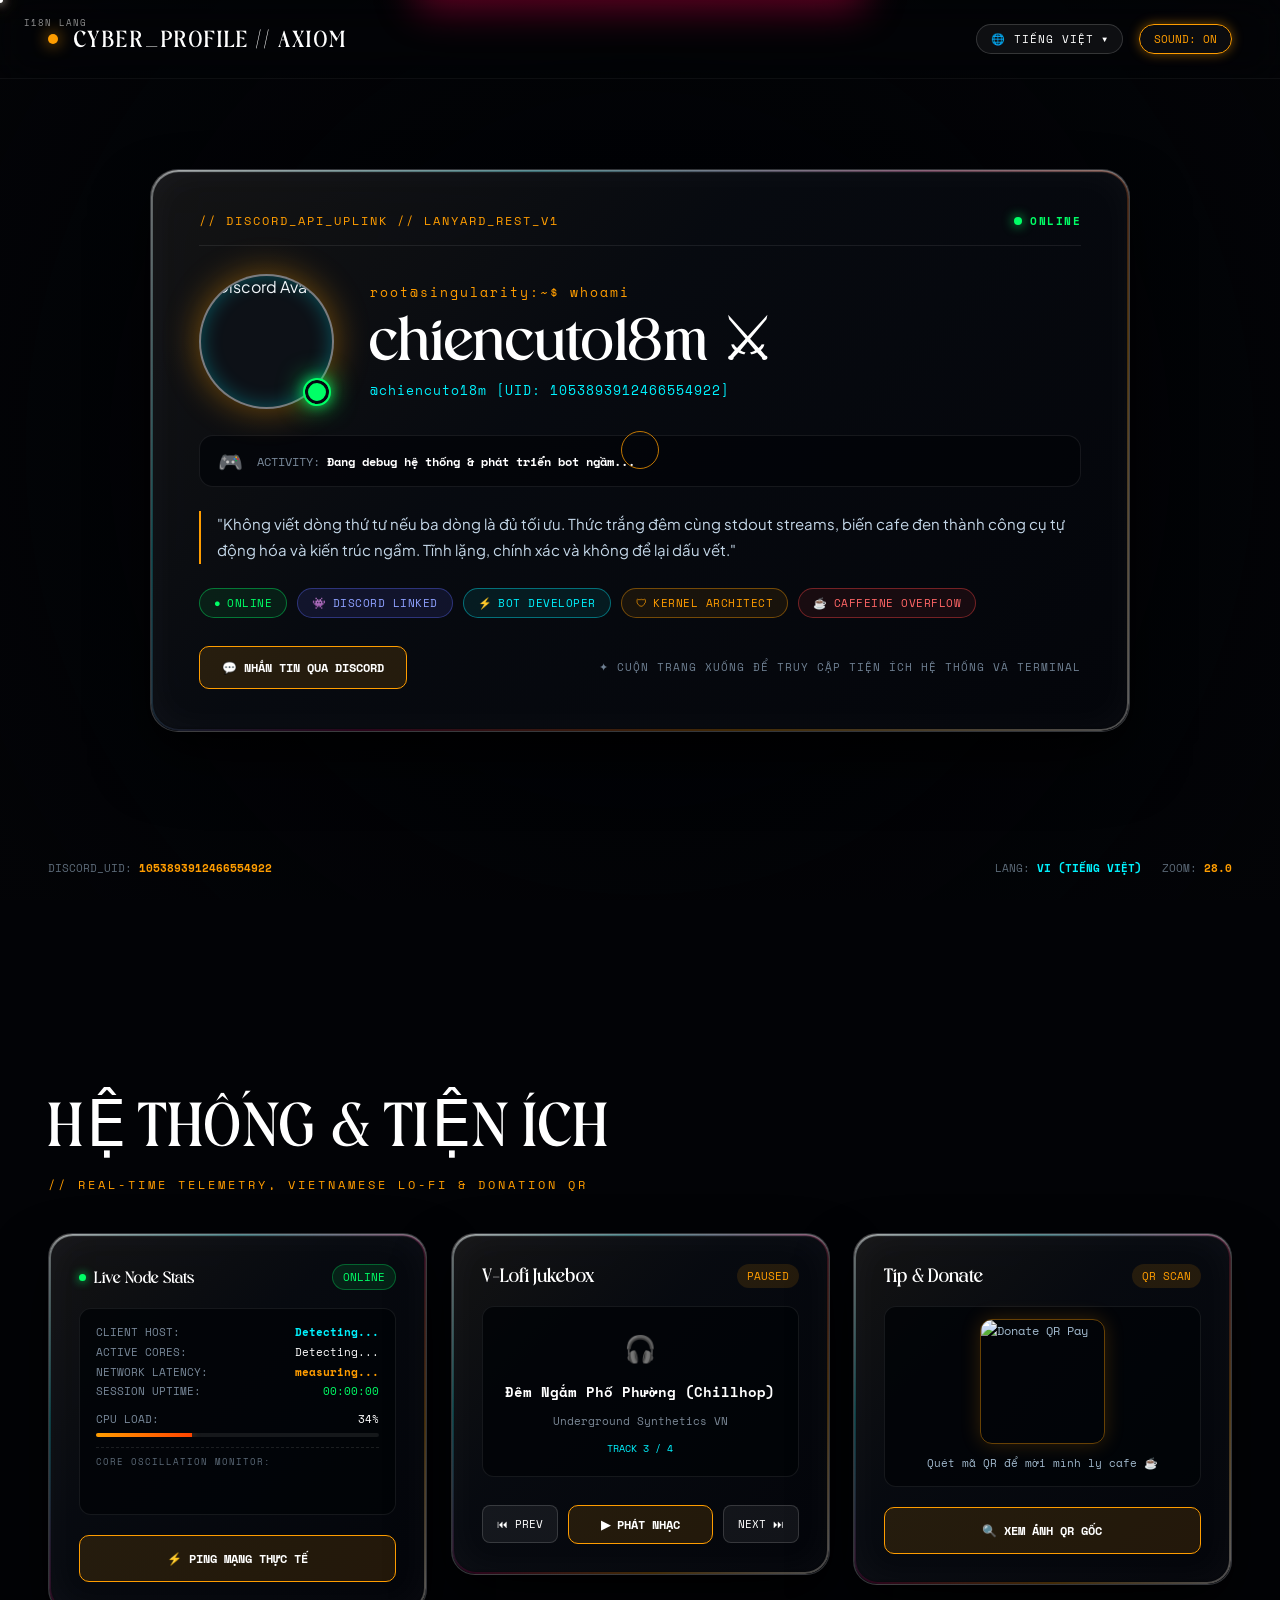
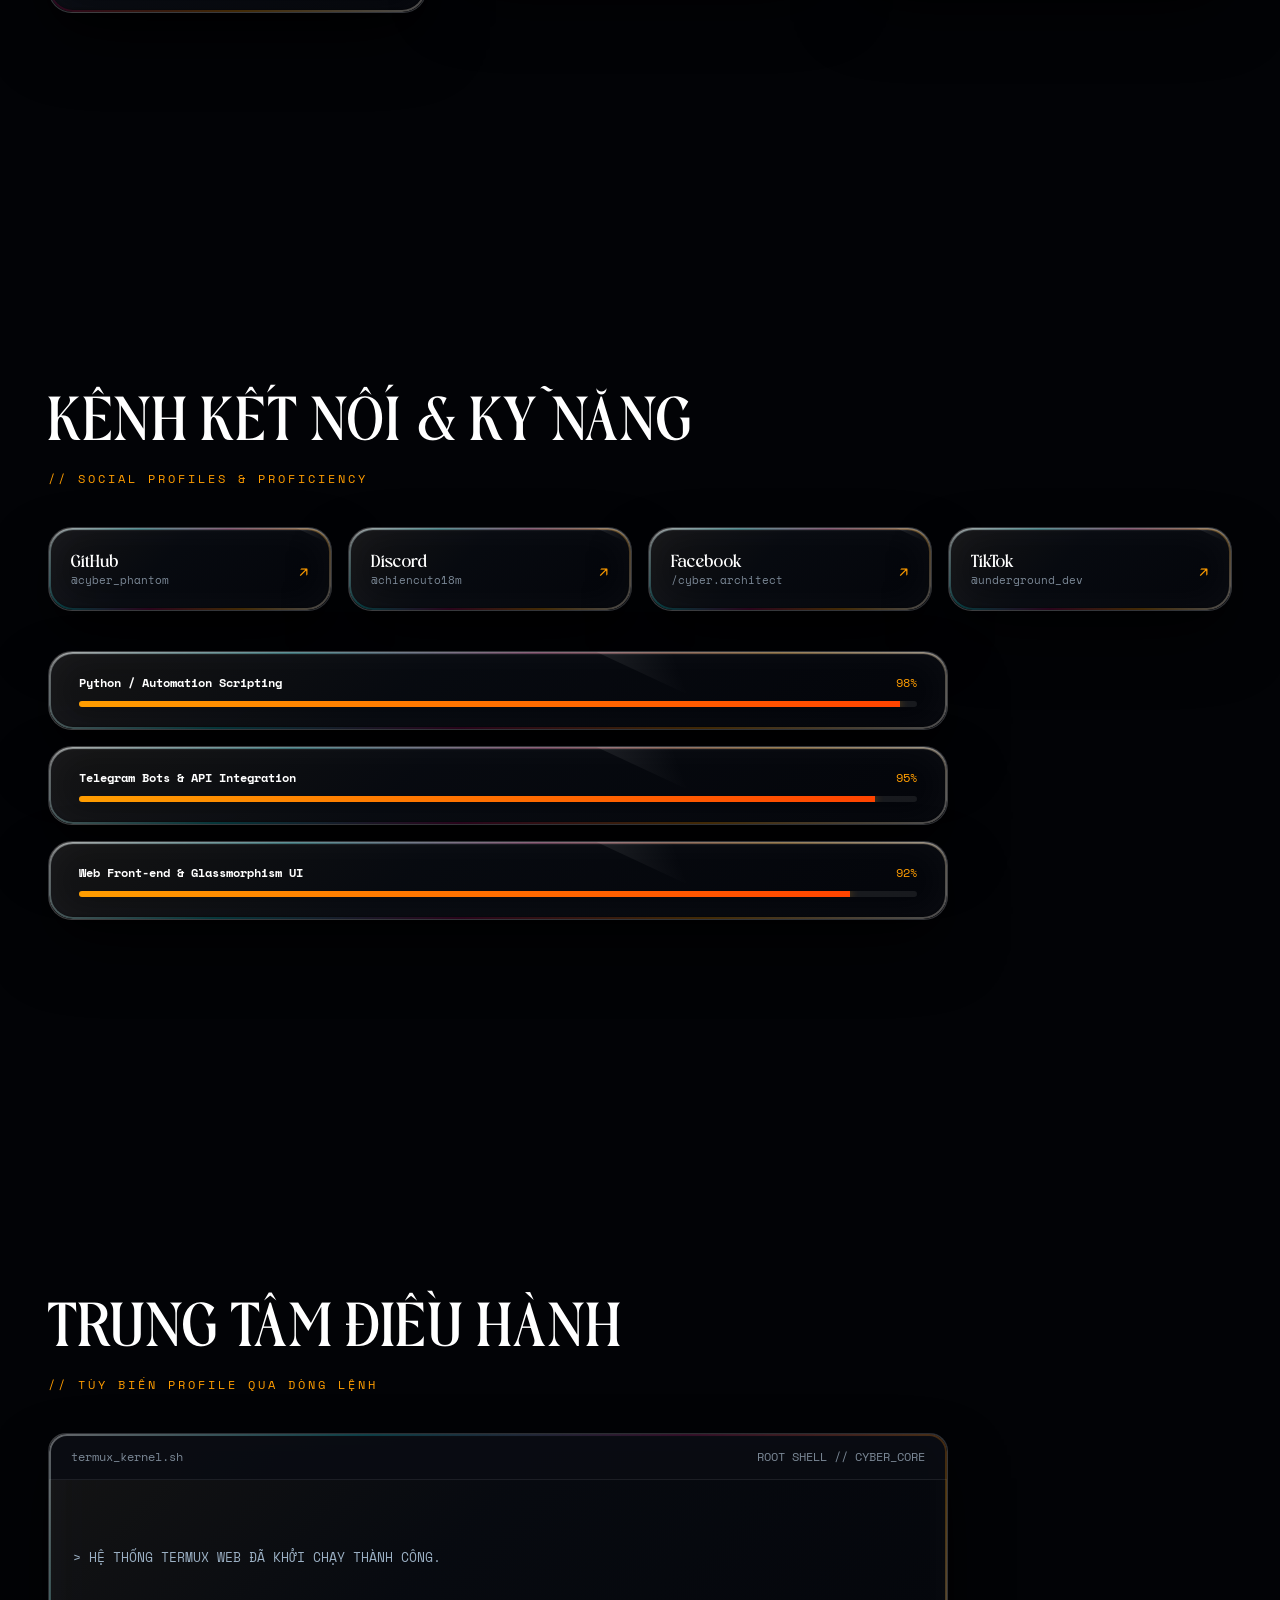
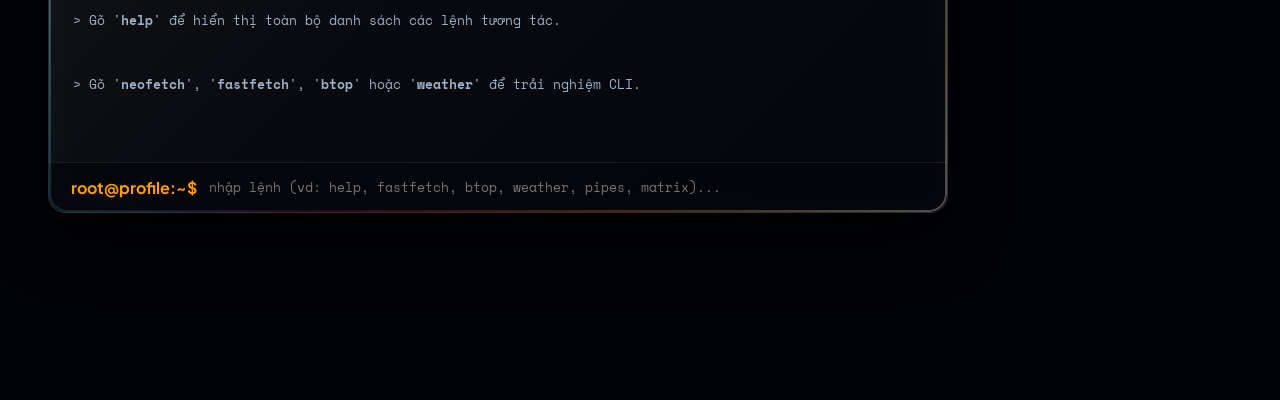
==== index.html @ 94e17a3e "Update index.html" ====
<!DOCTYPE html>
<html lang="vi">
<head>
  <meta charset="UTF-8">
  <meta name="viewport" content="width=device-width, initial-scale=1.0, maximum-scale=1.0">
  <title>CYBER_BIO // MULTI-LANGUAGE SINGULARITY</title>
  
  <style>
    @font-face {
      font-family: 'Vielotta';
      src: url('fonts/Vielotta-Regular.otf') format('opentype'),
           url('fonts/Vielotta-Regular.ttf') format('truetype');
      font-weight: 400;
      font-style: normal;
      font-display: swap;
    }
  </style>

  <link rel="preconnect" href="https://fonts.googleapis.com">
  <link rel="preconnect" href="https://fonts.gstatic.com" crossorigin>
  <link href="https://fonts.googleapis.com/css2?family=Plus+Jakarta+Sans:wght@300;400;500;600;700&family=Space+Mono:ital,wght@0,400;0,700;1,400&display=swap" rel="stylesheet">

  <script src="https://cdnjs.cloudflare.com/ajax/libs/three.js/r128/three.min.js"></script>
  <script src="https://unpkg.com/lenis@1.1.18/dist/lenis.min.js"></script>

  <style>
    :root {
      --bg: #020306;
      --accent: #ff9d00;
      --accent-glow: rgba(255, 157, 0, 0.45);
      --accent-blue: #00f3ff;
      --font-display: 'Vielotta', serif;
      --font-heading: 'Vielotta', serif;
      --font-mono: 'Space Mono', monospace;
      --font-body: 'Plus Jakarta Sans', sans-serif;
    }

    *, *::before, *::after {
      box-sizing: border-box;
      margin: 0;
      padding: 0;
      user-select: none !important;
      -webkit-user-select: none !important;
    }

    @media (pointer: fine) {
      *, *::before, *::after {
        cursor: none !important;
      }
    }

    #click-particles-canvas {
      position: fixed;
      inset: 0;
      width: 100vw;
      height: 100vh;
      pointer-events: none;
      z-index: 100005;
    }

    #cursor-dot {
      position: fixed;
      top: 0; left: 0;
      width: 6px; height: 6px;
      background: #fff;
      border-radius: 50%;
      pointer-events: none;
      z-index: 100000;
      transform: translate(-50%, -50%);
      box-shadow: 0 0 10px #fff, 0 0 20px var(--accent);
      transition: transform 0.08s ease-out;
      display: none;
    }

    #cursor-ring {
      position: fixed;
      top: 0; left: 0;
      width: 38px; height: 38px;
      border: 1.5px solid rgba(255, 157, 0, 0.75);
      border-radius: 50%;
      pointer-events: none;
      z-index: 99999;
      transform: translate(-50%, -50%);
      transition: width 0.25s, height 0.25s, border-color 0.25s, background-color 0.25s;
      display: none;
    }

    #cursor-ring.hovering {
      width: 64px; height: 64px;
      border-color: #00f3ff;
      background: rgba(0, 243, 255, 0.08);
      box-shadow: 0 0 25px rgba(0, 243, 255, 0.35);
    }

    #cursor-tag {
      position: fixed;
      top: 0; left: 0;
      pointer-events: none;
      z-index: 99998;
      font-family: var(--font-mono);
      font-size: 9px;
      color: rgba(255, 255, 255, 0.55);
      letter-spacing: 1px;
      transform: translate(24px, 16px);
      display: none;
    }

    @media (pointer: fine) {
      #cursor-dot, #cursor-ring, #cursor-tag { display: block; }
    }

    #loader-gui {
      position: fixed;
      inset: 0;
      background: #020306;
      z-index: 200000;
      display: flex;
      flex-direction: column;
      justify-content: center;
      align-items: center;
      transition: opacity 0.5s ease;
    }

    #loader-gui.loaded {
      opacity: 0 !important;
      visibility: hidden !important;
      pointer-events: none !important;
      display: none !important;
    }

    .loader-core {
      position: relative;
      width: 140px; height: 140px;
      margin-bottom: 32px;
      display: flex;
      justify-content: center;
      align-items: center;
    }

    .loader-ring {
      position: absolute;
      inset: 0;
      border-radius: 50%;
      border: 2px solid transparent;
      border-top-color: var(--accent);
      border-bottom-color: var(--accent-blue);
      animation: loader-spin 1.8s linear infinite;
    }

    .loader-ring-inner {
      position: absolute;
      inset: 16px;
      border-radius: 50%;
      border: 1.5px dashed rgba(255, 255, 255, 0.3);
      animation: loader-spin-rev 3s linear infinite;
    }

    .loader-dot-center {
      width: 16px; height: 16px;
      border-radius: 50%;
      background: #fff;
      box-shadow: 0 0 25px #fff, 0 0 50px var(--accent);
      animation: beacon-pulse 1s infinite alternate;
    }

    @keyframes loader-spin { to { transform: rotate(360deg); } }
    @keyframes loader-spin-rev { to { transform: rotate(-360deg); } }

    .loader-title {
      font-family: var(--font-display);
      font-size: 24px;
      color: #fff;
      letter-spacing: 2px;
      margin-bottom: 12px;
      text-transform: uppercase;
      text-align: center;
      padding: 0 16px;
    }

    .loader-status-stream {
      font-family: var(--font-mono);
      font-size: 11px;
      color: var(--accent);
      letter-spacing: 2px;
      margin-bottom: 24px;
      height: 18px;
      text-align: center;
    }

    .loader-bar-bg {
      width: 260px; height: 3px;
      background: rgba(255, 255, 255, 0.1);
      border-radius: 10px;
      overflow: hidden;
    }

    .loader-bar-fill {
      height: 100%;
      width: 0%;
      background: linear-gradient(90deg, var(--accent), var(--accent-blue));
      box-shadow: 0 0 15px var(--accent);
      transition: width 0.1s linear;
    }

    #security-toast {
      position: fixed;
      top: 32px;
      left: 50%;
      transform: translateX(-50%) translateY(-150%);
      background: rgba(20, 4, 8, 0.95);
      border: 1px solid #ff0055;
      box-shadow: 0 10px 40px rgba(255, 0, 85, 0.4), inset 0 0 15px rgba(255, 0, 85, 0.2);
      border-radius: 8px;
      padding: 16px 28px;
      z-index: 300000;
      backdrop-filter: blur(20px);
      display: flex;
      align-items: center;
      gap: 16px;
      transition: transform 0.4s cubic-bezier(0.16, 1, 0.3, 1);
      pointer-events: none;
    }

    #security-toast.active { transform: translateX(-50%) translateY(0); }
    .toast-icon { font-size: 20px; color: #ff0055; animation: beacon-pulse 0.5s infinite alternate; }
    .toast-title { font-family: var(--font-mono); font-size: 12px; font-weight: bold; color: #ff0055; letter-spacing: 1px; }
    .toast-desc { font-family: var(--font-mono); font-size: 11px; color: #ffd6e0; }

    #devtools-lockdown {
      position: fixed;
      inset: 0;
      background: rgba(3, 1, 2, 0.98);
      z-index: 400000;
      display: none;
      flex-direction: column;
      justify-content: center;
      align-items: center;
      text-align: center;
      padding: 30px;
      backdrop-filter: blur(30px);
    }

    #devtools-lockdown.active { display: flex; }
    .lockdown-title { font-family: var(--font-display); font-size: clamp(32px, 5vw, 56px); color: #ff0055; margin-bottom: 16px; text-shadow: 0 0 20px #ff0055; }
    .lockdown-desc { font-family: var(--font-mono); font-size: 14px; color: #ffb3c6; max-width: 600px; line-height: 1.8; }

    .liquid-glass-container {
      perspective: 1400px;
    }

    .liquid-glass {
      position: relative;
      background: linear-gradient(135deg, rgba(255, 255, 255, 0.08) 0%, rgba(10, 14, 22, 0.72) 40%, rgba(4, 6, 12, 0.85) 100%);
      border-radius: 24px;
      overflow: hidden;
      backdrop-filter: blur(36px) saturate(220%) contrast(108%);
      -webkit-backdrop-filter: blur(36px) saturate(220%) contrast(108%);
      
      border: 1px solid rgba(255, 255, 255, 0.18);
      box-shadow: 
        0 30px 70px -15px rgba(0, 0, 0, 0.9),
        0 15px 35px -10px rgba(0, 0, 0, 0.7),
        inset 0 1.5px 1.5px 0 rgba(255, 255, 255, 0.5),
        inset 0 -2px 3px 0 rgba(0, 0, 0, 0.6),
        inset 0 0 40px rgba(255, 255, 255, 0.04);

      transform-style: preserve-3d;
      transition: transform 0.2s cubic-bezier(0.25, 1, 0.5, 1), box-shadow 0.35s ease;
      will-change: transform;
    }

    .liquid-glass::before {
      content: '';
      position: absolute;
      inset: 0;
      border-radius: inherit;
      padding: 2px;
      background: linear-gradient(
        var(--prism-angle, 135deg), 
        rgba(255, 255, 255, 0.7) 0%, 
        rgba(0, 243, 255, 0.4) 25%, 
        rgba(255, 0, 128, 0.3) 50%, 
        rgba(255, 157, 0, 0.5) 75%, 
        rgba(255, 255, 255, 0.6) 100%
      );
      -webkit-mask: linear-gradient(#fff 0 0) content-box, linear-gradient(#fff 0 0);
      -webkit-mask-composite: xor;
      mask-composite: exclude;
      pointer-events: none;
      opacity: 0.5;
      transition: opacity 0.3s;
    }

    .liquid-glass:hover::before { opacity: 1; }

    .glass-glare {
      position: absolute;
      inset: 0;
      background: radial-gradient(
        circle 380px at var(--mouse-x, 50%) var(--mouse-y, 50%),
        rgba(255, 255, 255, 0.22) 0%,
        rgba(255, 215, 120, 0.08) 25%,
        transparent 75%
      );
      pointer-events: none;
      opacity: 0;
      transition: opacity 0.25s ease;
      z-index: 5;
    }

    .glass-shimmer {
      position: absolute;
      top: -50%;
      left: -50%;
      width: 200%;
      height: 200%;
      background: linear-gradient(45deg, transparent 45%, rgba(255, 255, 255, 0.08) 50%, transparent 55%);
      transform: rotate(25deg) translateY(-100%);
      pointer-events: none;
      transition: transform 0.8s ease;
      z-index: 6;
    }

    .liquid-glass:hover .glass-glare { opacity: 1; }
    .liquid-glass:hover .glass-shimmer { transform: rotate(25deg) translateY(100%); }

    .liquid-glass:hover {
      box-shadow: 
        0 40px 90px -20px rgba(0, 0, 0, 0.95),
        0 0 50px rgba(255, 157, 0, 0.2),
        inset 0 2px 2px 0 rgba(255, 255, 255, 0.7),
        inset 0 -2px 4px 0 rgba(0, 0, 0, 0.8);
    }

    html.lenis, html.lenis body { height: auto; }

    body {
      background-color: var(--bg);
      color: #f0f4f8;
      font-family: var(--font-body);
      overflow-x: hidden;
      min-height: 100vh;
      position: relative;
    }

    #blackhole-canvas {
      position: fixed;
      top: 0; left: 0;
      width: 100vw; height: 100vh;
      z-index: 1;
      pointer-events: auto;
    }

    .space-vignette {
      position: fixed;
      inset: 0;
      background: radial-gradient(circle at 50% 50%, transparent 35%, rgba(3, 4, 7, 0.92) 95%);
      pointer-events: none;
      z-index: 2;
    }

    header.nav-bar {
      position: fixed;
      top: 0; left: 0;
      width: 100%;
      padding: 24px 48px;
      display: flex;
      justify-content: space-between;
      align-items: center;
      z-index: 50;
      backdrop-filter: blur(20px);
      border-bottom: 1px solid rgba(255, 255, 255, 0.05);
    }

    .brand-group {
      display: flex;
      align-items: center;
      gap: 16px;
    }

    .singularity-beacon {
      width: 10px; height: 10px;
      border-radius: 50%;
      background: var(--accent);
      box-shadow: 0 0 16px var(--accent);
      animation: beacon-pulse 2s infinite ease-in-out;
    }

    @keyframes beacon-pulse {
      0%, 100% { transform: scale(1); opacity: 1; }
      50% { transform: scale(0.6); opacity: 0.3; }
    }

    .brand-title {
      font-family: var(--font-display);
      font-size: 24px;
      letter-spacing: 2px;
      font-weight: 400;
      color: #fff;
      text-transform: uppercase;
    }

    .nav-controls {
      display: flex;
      align-items: center;
      gap: 16px;
    }

    .lang-dropdown-wrapper {
      position: relative;
    }

    .lang-btn {
      background: rgba(255, 255, 255, 0.05);
      border: 1px solid rgba(255, 255, 255, 0.16);
      color: #fff;
      font-family: var(--font-mono);
      font-size: 11px;
      padding: 6px 14px;
      border-radius: 20px;
      display: flex;
      align-items: center;
      gap: 8px;
      transition: all 0.25s;
      letter-spacing: 1px;
    }

    .lang-btn:hover {
      border-color: var(--accent);
      background: rgba(255, 157, 0, 0.1);
      box-shadow: 0 0 15px rgba(255, 157, 0, 0.25);
    }

    .lang-menu {
      position: absolute;
      top: calc(100% + 12px);
      right: 0;
      background: rgba(10, 14, 22, 0.95);
      border: 1px solid rgba(255, 255, 255, 0.18);
      border-radius: 14px;
      padding: 8px;
      min-width: 170px;
      backdrop-filter: blur(28px) saturate(200%);
      box-shadow: 0 20px 50px rgba(0, 0, 0, 0.85), 0 0 25px rgba(255, 157, 0, 0.15);
      display: none;
      flex-direction: column;
      gap: 4px;
      z-index: 1000;
      animation: drop-fade 0.25s cubic-bezier(0.16, 1, 0.3, 1);
    }

    @keyframes drop-fade {
      from { opacity: 0; transform: translateY(-8px); }
      to { opacity: 1; transform: translateY(0); }
    }

    .lang-menu.open {
      display: flex;
    }

    .lang-item {
      padding: 8px 14px;
      border-radius: 8px;
      color: #b0c4d8;
      font-family: var(--font-mono);
      font-size: 12px;
      display: flex;
      align-items: center;
      justify-content: space-between;
      transition: all 0.2s;
    }

    .lang-item:hover {
      background: rgba(255, 157, 0, 0.15);
      color: #fff;
    }

    .lang-item.active {
      color: var(--accent);
      font-weight: bold;
      background: rgba(255, 157, 0, 0.08);
    }

    .audio-btn {
      background: rgba(255, 255, 255, 0.04);
      border: 1px solid rgba(255, 255, 255, 0.15);
      color: #fff;
      font-family: var(--font-mono);
      font-size: 11px;
      padding: 6px 14px;
      border-radius: 20px;
      transition: all 0.2s;
    }

    .audio-btn.active {
      border-color: var(--accent);
      color: var(--accent);
      box-shadow: 0 0 12px var(--accent-glow);
    }

    .content-stream {
      position: relative;
      z-index: 10;
      width: 100%;
      max-width: 1320px;
      margin: 0 auto;
      padding: 0 48px;
    }

    section.scene-section {
      min-height: 100vh;
      display: flex;
      flex-direction: column;
      justify-content: center;
      padding: 120px 0;
      position: relative;
    }

    .profile-avatar-wrap {
      position: relative;
      width: 135px;
      height: 135px;
      flex-shrink: 0;
    }

    .profile-avatar-inner {
      width: 100%;
      height: 100%;
      border-radius: 50%;
      border: 2.5px solid rgba(255, 255, 255, 0.45);
      box-shadow: 0 0 35px var(--accent-glow), inset 0 0 20px rgba(0, 243, 255, 0.3);
      overflow: hidden;
      position: relative;
      background: #0d1117;
    }

    .profile-avatar-img {
      width: 100%;
      height: 100%;
      object-fit: cover;
      display: block;
      transition: transform 0.3s ease;
    }

    .profile-avatar-wrap:hover .profile-avatar-img {
      transform: scale(1.06);
    }

    .profile-online-dot {
      position: absolute;
      bottom: 5px;
      right: 5px;
      width: 24px;
      height: 24px;
      background: #00ff66;
      border-radius: 50%;
      border: 3.5px solid #060913;
      box-shadow: 0 0 14px #00ff66, 0 0 28px #00ff66;
      z-index: 10;
    }

    .profile-online-dot::after {
      content: '';
      position: absolute;
      inset: -5px;
      border-radius: 50%;
      border: 2px solid #00ff66;
      animation: pulse-ring 1.8s cubic-bezier(0.215, 0.61, 0.355, 1) infinite;
    }

    @keyframes pulse-ring {
      0% { transform: scale(0.8); opacity: 0.95; }
      100% { transform: scale(1.85); opacity: 0; }
    }

    .bio-philosophy {
      font-family: var(--font-body);
      font-size: 15px;
      line-height: 1.75;
      color: #c4d7e8;
      border-left: 2.5px solid var(--accent);
      padding-left: 16px;
      margin-bottom: 24px;
    }

    .bio-badge {
      background: rgba(255, 255, 255, 0.04);
      border: 1px solid rgba(255, 255, 255, 0.14);
      padding: 6px 14px;
      border-radius: 20px;
      font-family: var(--font-mono);
      font-size: 11px;
      color: #9cb1c5;
      letter-spacing: 0.5px;
      display: inline-flex;
      align-items: center;
      gap: 6px;
      transition: all 0.25s;
    }

    .bio-badge:hover {
      border-color: var(--accent);
      color: #fff;
      transform: translateY(-1px);
    }

    .section-title {
      font-family: var(--font-display);
      font-size: clamp(36px, 5vw, 68px);
      font-weight: 400;
      letter-spacing: 1px;
      color: #fff;
      margin-bottom: 12px;
      text-transform: uppercase;
    }

    .section-meta {
      font-family: var(--font-mono);
      font-size: 12px;
      color: var(--accent);
      letter-spacing: 3px;
      margin-bottom: 40px;
      text-transform: uppercase;
    }

    .bio-samples-grid {
      display: grid;
      grid-template-columns: repeat(auto-fit, minmax(320px, 1fr));
      gap: 24px;
    }

    .sample-card {
      padding: 30px;
      display: flex;
      flex-direction: column;
      justify-content: space-between;
    }

    .sample-head {
      display: flex;
      justify-content: space-between;
      align-items: center;
      margin-bottom: 18px;
    }

    .sample-type {
      font-family: var(--font-heading);
      font-size: 20px;
      color: #fff;
    }

    .sample-target {
      font-family: var(--font-mono);
      font-size: 11px;
      color: var(--accent);
      background: rgba(255, 157, 0, 0.12);
      padding: 4px 10px;
      border-radius: 20px;
    }

    .sample-box {
      background: rgba(2, 4, 8, 0.85);
      border: 1px solid rgba(255, 255, 255, 0.08);
      border-radius: 12px;
      padding: 18px;
      font-family: var(--font-mono);
      font-size: 12px;
      line-height: 1.8;
      color: #a0b8cc;
      margin-bottom: 20px;
      min-height: 150px;
    }

    .copy-btn {
      background: rgba(255, 157, 0, 0.12);
      border: 1px solid var(--accent);
      color: #fff;
      font-family: var(--font-mono);
      font-size: 12px;
      font-weight: bold;
      padding: 14px;
      border-radius: 10px;
      transition: all 0.25s;
      display: flex;
      align-items: center;
      justify-content: center;
      gap: 8px;
      cursor: pointer;
    }

    .copy-btn:hover {
      background: var(--accent);
      color: #000;
      box-shadow: 0 0 25px var(--accent-glow);
    }

    .social-links-grid {
      display: grid;
      grid-template-columns: repeat(auto-fit, minmax(220px, 1fr));
      gap: 16px;
      margin-bottom: 40px;
    }

    .social-btn {
      padding: 22px;
      text-decoration: none;
      color: #fff;
      display: flex;
      align-items: center;
      justify-content: space-between;
    }

    .social-name {
      font-family: var(--font-heading);
      font-size: 18px;
    }

    .social-handle {
      font-family: var(--font-mono);
      font-size: 11px;
      color: #7b8896;
    }

    .skills-wrapper {
      display: flex;
      flex-direction: column;
      gap: 16px;
      max-width: 900px;
    }

    .skill-card {
      padding: 22px 30px;
    }

    .skill-info {
      display: flex;
      justify-content: space-between;
      font-family: var(--font-mono);
      font-size: 12px;
      margin-bottom: 10px;
    }

    .bar-bg {
      height: 6px;
      background: rgba(255, 255, 255, 0.08);
      border-radius: 10px;
      overflow: hidden;
    }

    .bar-fill {
      height: 100%;
      background: linear-gradient(90deg, var(--accent), #ff4400);
      box-shadow: 0 0 10px var(--accent-glow);
    }

    .terminal-wrapper {
      border: 1px solid rgba(255, 255, 255, 0.15);
      border-radius: 18px;
      overflow: hidden;
      max-width: 900px;
    }

    .term-head {
      background: rgba(9, 12, 18, 0.9);
      padding: 14px 22px;
      display: flex;
      justify-content: space-between;
      align-items: center;
      border-bottom: 1px solid rgba(255, 255, 255, 0.08);
      font-family: var(--font-mono);
      font-size: 12px;
      color: #7b8896;
    }

    .term-body {
      padding: 24px;
      min-height: 240px;
      max-height: 380px;
      overflow-y: auto;
      font-family: var(--font-mono);
      font-size: 12.5px;
      line-height: 1.7;
      color: #9cb1c5;
      white-space: pre-wrap;
    }

    .term-input-row {
      display: flex;
      align-items: center;
      padding: 14px 22px;
      border-top: 1px solid rgba(255, 255, 255, 0.08);
      background: rgba(4, 6, 10, 0.8);
    }

    .term-prompt {
      color: var(--accent);
      font-weight: bold;
      margin-right: 12px;
    }

    .term-field {
      background: transparent;
      border: none;
      outline: none;
      color: #fff;
      font-family: var(--font-mono);
      font-size: 13px;
      width: 100%;
    }

    footer.bottom-hud {
      position: fixed;
      bottom: 24px; left: 48px; right: 48px;
      display: flex;
      justify-content: space-between;
      align-items: center;
      z-index: 50;
      pointer-events: none;
      font-family: var(--font-mono);
      font-size: 11px;
      color: #5c6a78;
    }

    .hud-left, .hud-right {
      pointer-events: auto;
      display: flex;
      align-items: center;
      gap: 20px;
    }

    .player-controls {
      display: flex;
      align-items: center;
      justify-content: center;
      gap: 10px;
      width: 100%;
      margin-top: 8px;
    }

    .player-sub-btn {
      background: rgba(255, 255, 255, 0.06);
      border: 1px solid rgba(255, 255, 255, 0.15);
      color: #fff;
      border-radius: 8px;
      padding: 10px 14px;
      font-family: var(--font-mono);
      font-size: 11px;
      transition: all 0.2s;
      cursor: pointer;
    }

    .player-sub-btn:hover {
      background: rgba(255, 157, 0, 0.2);
      border-color: var(--accent);
      color: var(--accent);
    }

    @media (max-width: 768px) {
      header.nav-bar { padding: 18px 24px; }
      .content-stream { padding: 0 24px; }
      footer.bottom-hud { display: none; }
    }
  </style>
</head>
<body>

  <canvas id="click-particles-canvas"></canvas>

  <div id="loader-gui">
    <div class="loader-core">
      <div class="loader-ring"></div>
      <div class="loader-ring-inner"></div>
      <div class="loader-dot-center"></div>
    </div>
    <div class="loader-title" id="loader-title">INITIALIZING QUANTUM PROFILE</div>
    <div class="loader-status-stream" id="loader-status">SYNCING WITH DISCORD API CORE [0%]</div>
    <div class="loader-bar-bg">
      <div class="loader-bar-fill" id="loader-progress"></div>
    </div>
    <div style="font-family: var(--font-mono); font-size: 10px; color: #5c6a78; margin-top: 18px; letter-spacing: 1px;">[CHẠM VÀO MÀN HÌNH ĐỂ VÀO NGAY & PHÁT NHẠC]</div>
  </div>

  <div id="security-toast">
    <div class="toast-icon">⚠</div>
    <div>
      <div class="toast-title" id="toast-title">SECURITY DEFENSE ACTIVE</div>
      <div class="toast-desc" id="toast-desc">Hành vi bị ngăn chặn bởi hệ thống phòng thủ Kernel.</div>
    </div>
  </div>

  <div id="devtools-lockdown">
    <div class="lockdown-title">SECURITY LOCKDOWN</div>
    <div class="lockdown-desc" id="lockdown-desc">
      [CẢNH BÁO MÃ ĐỘC]: Đã phát hiện công cụ kiểm tra mã nguồn đang hoạt động.<br>
      Toàn bộ giao diện đã được mã hóa tự động để bảo vệ quyền sở hữu trí tuệ.<br><br>
      <strong>VUI LÒNG ĐÓNG DEVELOPER TOOLS ĐỂ MỞ KHÓA GIAO DIỆN.</strong>
    </div>
  </div>

  <div id="cursor-dot"></div>
  <div id="cursor-ring"></div>
  <div id="cursor-tag">I18N LANG</div>

  <canvas id="blackhole-canvas"></canvas>
  <div class="space-vignette"></div>

  <header class="nav-bar">
    <div class="brand-group">
      <div class="singularity-beacon"></div>
      <div class="brand-title" id="i18n-brand">CYBER_PROFILE // AXIOM</div>
    </div>
    
    <div class="nav-controls">
      <div class="lang-dropdown-wrapper">
        <button class="lang-btn" id="lang-btn-current" onclick="toggleLangMenu(event)">
          <span>🌐</span>
          <span id="current-lang-text">TIẾNG VIỆT</span>
          <span style="font-size: 8px;">▼</span>
        </button>
        <div class="lang-menu" id="lang-dropdown-menu">
          <div class="lang-item active" onclick="switchLanguage('vi')">
            <span>🇻🇳 Tiếng Việt</span>
            <span>✓</span>
          </div>
          <div class="lang-item" onclick="switchLanguage('en')">
            <span>🇬🇧 English</span>
            <span></span>
          </div>
          <div class="lang-item" onclick="switchLanguage('ja')">
            <span>🇯🇵 日本語</span>
            <span></span>
          </div>
          <div class="lang-item" onclick="switchLanguage('ko')">
            <span>🇰🇷 한국어</span>
            <span></span>
          </div>
          <div class="lang-item" onclick="switchLanguage('zh')">
            <span>🇨🇳 中文</span>
            <span></span>
          </div>
          <div class="lang-item" onclick="switchLanguage('es')">
            <span>🇪🇸 Español</span>
            <span></span>
          </div>
        </div>
      </div>

      <button class="audio-btn active" id="audio-toggle" onclick="toggleAudio()">SOUND: ON</button>
    </div>
  </header>

  <main class="content-stream">

    <section class="scene-section" id="sec-profile" style="display: flex; justify-content: center; align-items: center; padding: 100px 0;">
      <div class="liquid-glass-container" style="max-width: 980px; width: 100%;">
        <div class="liquid-glass" style="padding: 42px 48px; border-radius: 28px;">
          <div class="glass-glare"></div>
          <div class="glass-shimmer"></div>

          <div style="display: flex; justify-content: space-between; align-items: center; border-bottom: 1px solid rgba(255, 255, 255, 0.08); padding-bottom: 16px; margin-bottom: 28px;">
            <div style="font-family: var(--font-mono); font-size: 11.5px; color: var(--accent); letter-spacing: 2px;">
              // DISCORD_API_UPLINK // LANYARD_REST_V1
            </div>
            <div style="display: flex; align-items: center; gap: 8px;">
              <span class="singularity-beacon" style="width: 8px; height: 8px; background: #00ff66; box-shadow: 0 0 12px #00ff66;"></span>
              <span style="font-family: var(--font-mono); font-size: 11px; color: #00ff66; font-weight: bold; letter-spacing: 1.5px;">ONLINE</span>
            </div>
          </div>

          <div style="display: flex; align-items: center; gap: 36px; margin-bottom: 26px; flex-wrap: wrap;">
            <div class="profile-avatar-wrap">
              <div class="profile-avatar-inner">
                <img id="discord-real-avatar" 
                     src="https://images.unsplash.com/photo-1578632767115-351597cf2477?w=400&auto=format&fit=crop&q=80" 
                     alt="Discord Avatar" 
                     class="profile-avatar-img">
              </div>
              <div class="profile-online-dot" title="Discord: Trực tuyến (Online)"></div>
            </div>

            <div style="flex: 1; min-width: 260px;">
              <div style="font-family: var(--font-mono); font-size: 12.5px; color: var(--accent); letter-spacing: 2px; margin-bottom: 6px;">
                root@singularity:~$ whoami
              </div>
              <h1 class="name-display" id="user-display-name" style="font-family: var(--font-display); font-size: clamp(40px, 5vw, 62px); font-weight: 400; line-height: 1.05; color: #fff; margin-bottom: 8px;">
                chiencuto18m ⚔
              </h1>
              <div style="font-family: var(--font-mono); font-size: 12.5px; color: var(--accent-blue); letter-spacing: 1px;">
                @<span id="discord-real-username">chiencuto18m</span> [UID: 1053893912466554922]
              </div>
            </div>
          </div>

          <div style="background: rgba(2, 4, 8, 0.7); border: 1px solid rgba(255, 255, 255, 0.08); border-radius: 14px; padding: 12px 18px; margin-bottom: 24px; display: flex; align-items: center; gap: 14px;">
            <div style="font-size: 20px;">🎮</div>
            <div style="font-family: var(--font-mono); font-size: 12px; color: #a0b8cc;">
              <span style="color: #788899;">ACTIVITY:</span> <strong id="discord-real-activity" style="color: #fff;">Đang debug hệ thống & phát triển bot ngầm...</strong>
            </div>
          </div>

          <div class="bio-philosophy" id="i18n-philosophy">
            "Không viết dòng thứ tư nếu ba dòng là đủ tối ưu. Thức trắng đêm cùng stdout streams, biến cafe đen thành công cụ tự động hóa và kiến trúc ngầm. Tĩnh lặng, chính xác và không để lại dấu vết."
          </div>

          <div style="display: flex; flex-wrap: wrap; gap: 10px; margin-bottom: 28px;">
            <span class="bio-badge" style="border-color: rgba(0, 255, 102, 0.4); background: rgba(0, 255, 102, 0.08); color: #00ff66;">
              <span>●</span> ONLINE
            </span>
            <span class="bio-badge" style="border-color: rgba(88, 101, 242, 0.4); background: rgba(88, 101, 242, 0.12); color: #8ea1ff;">
              <span>👾</span> DISCORD LINKED
            </span>
            <span class="bio-badge" style="border-color: rgba(0, 243, 255, 0.4); background: rgba(0, 243, 255, 0.08); color: #00f3ff;">
              <span>⚡</span> BOT DEVELOPER
            </span>
            <span class="bio-badge" style="border-color: rgba(255, 157, 0, 0.4); background: rgba(255, 157, 0, 0.08); color: var(--accent);">
              <span>🛡</span> KERNEL ARCHITECT
            </span>
            <span class="bio-badge" style="border-color: rgba(255, 68, 68, 0.4); background: rgba(255, 68, 68, 0.08); color: #ff6666;">
              <span>☕</span> CAFFEINE OVERFLOW
            </span>
          </div>

          <div style="display: flex; justify-content: space-between; align-items: center; flex-wrap: wrap; gap: 14px;">
            <a href="https://discord.com/users/1053893912466554922" target="_blank" class="copy-btn" style="text-decoration: none; padding: 12px 22px;">
              <span>💬 NHẮN TIN QUA DISCORD</span>
            </a>
            <div style="font-family: var(--font-mono); font-size: 11px; color: #6e7f91; letter-spacing: 1px;">
              ✦ CUỘN TRANG XUỐNG ĐỂ TRUY CẬP TIỆN ÍCH HỆ THỐNG VÀ TERMINAL
            </div>
          </div>

        </div>
      </div>
    </section>

    <section class="scene-section" id="sec-samples">
      <h2 class="section-title" id="i18n-samples-title">Hệ Thống & Tiện Ích</h2>
      <div class="section-meta" id="i18n-samples-meta">// REAL-TIME TELEMETRY, VIETNAMESE LO-FI & DONATION QR</div>

      <div class="bio-samples-grid">
        
        <div class="liquid-glass-container">
          <div class="sample-card liquid-glass">
            <div class="glass-glare"></div>
            <div class="glass-shimmer"></div>
            <div>
              <div class="sample-head">
                <div style="display:flex; align-items:center; gap:8px;">
                  <span class="singularity-beacon" style="width:7px; height:7px; background:#00ff66; box-shadow:0 0 10px #00ff66;"></span>
                  <span class="sample-type" style="font-size:17px;">Live Node Stats</span>
                </div>
                <span class="sample-target" id="sys-status-badge" style="color:#00ff66; background:rgba(0,255,102,0.1); border:1px solid rgba(0,255,102,0.3);">ONLINE</span>
              </div>

              <div class="sample-box" style="font-family: var(--font-mono); font-size: 11px; line-height: 1.8; padding: 14px 16px;">
                <div style="display:flex; justify-content:space-between;">
                  <span style="color:#788899;">CLIENT HOST:</span>
                  <span id="sys-detected-os" style="color:#00f3ff; font-weight:bold;">Detecting...</span>
                </div>
                <div style="display:flex; justify-content:space-between;">
                  <span style="color:#788899;">ACTIVE CORES:</span>
                  <span id="sys-cores" style="color:#fff;">Detecting...</span>
                </div>
                <div style="display:flex; justify-content:space-between;">
                  <span style="color:#788899;">NETWORK LATENCY:</span>
                  <span id="sys-ping" style="color:var(--accent); font-weight:bold;">measuring...</span>
                </div>
                <div style="display:flex; justify-content:space-between;">
                  <span style="color:#788899;">SESSION UPTIME:</span>
                  <span id="sys-uptime" style="color:#00ff66;">00:00:00</span>
                </div>

                <div style="margin-top: 8px;">
                  <div style="display:flex; justify-content:space-between; margin-bottom: 3px;">
                    <span style="color:#788899;">CPU LOAD:</span>
                    <span id="sys-load-val" style="color:#fff;">34%</span>
                  </div>
                  <div class="bar-bg" style="height:4px;">
                    <div id="sys-load-bar" class="bar-fill" style="width: 34%; transition: width 0.4s ease;"></div>
                  </div>
                </div>

                <div style="margin-top: 10px; border-top: 1px dashed rgba(255,255,255,0.1); padding-top: 6px;">
                  <div style="font-size:9px; color:#5c6a78; margin-bottom:2px; letter-spacing:1px;">CORE OSCILLATION MONITOR:</div>
                  <canvas id="sys-sparkline" width="280" height="28" style="width:100%; height:28px; display:block;"></canvas>
                </div>
              </div>
            </div>

            <button class="copy-btn" onclick="measureRealPing(this)">
              <span>⚡ PING MẠNG THỰC TẾ</span>
            </button>
          </div>
        </div>

        <div class="liquid-glass-container">
          <div class="sample-card liquid-glass">
            <div class="glass-glare"></div>
            <div class="glass-shimmer"></div>
            <div>
              <div class="sample-head">
                <span class="sample-type">V-Lofi Jukebox</span>
                <span class="sample-target" id="lofi-track-status">PAUSED</span>
              </div>
              <div class="sample-box" style="display: flex; flex-direction: column; justify-content: center; align-items: center; text-align: center; gap: 8px; min-height: 165px;">
                <div style="font-size: 26px; animation: beacon-pulse 2s infinite ease-in-out;">🎧</div>
                <div style="color: #fff; font-weight: bold; font-size: 13.5px;" id="lofi-title">Đang kết nối...</div>
                <div style="color: #7b8896; font-size: 11px;" id="lofi-artist">Lofi Chill Việt Nam</div>
                <div style="color: var(--accent-blue); font-size: 10px; font-family: var(--font-mono);" id="lofi-track-counter">TRACK 1 / 4</div>
                <audio id="lofi-audio" playsinline webkit-playsinline></audio>
              </div>
            </div>

            <div>
              <div class="player-controls">
                <button type="button" class="player-sub-btn" onclick="prevLofiTrack()" title="Bài trước">⏮ PREV</button>
                <button type="button" class="copy-btn" id="lofi-play-btn" style="flex: 1; padding: 10px 14px;" onclick="toggleLofiAudio()">
                  <span id="lofi-btn-label">▶ PHÁT NHẠC</span>
                </button>
                <button type="button" class="player-sub-btn" onclick="nextLofiTrack()" title="Bài kế tiếp">NEXT ⏭</button>
              </div>
            </div>
          </div>
        </div>

        <div class="liquid-glass-container">
          <div class="sample-card liquid-glass">
            <div class="glass-glare"></div>
            <div class="glass-shimmer"></div>
            <div>
              <div class="sample-head">
                <span class="sample-type">Tip & Donate</span>
                <span class="sample-target">QR SCAN</span>
              </div>
              <div class="sample-box" style="display: flex; flex-direction: column; align-items: center; justify-content: center; padding: 12px;">
                <div style="position: relative; width: 125px; height: 125px; border-radius: 12px; overflow: hidden; border: 1.5px solid rgba(255, 157, 0, 0.4); box-shadow: 0 0 20px rgba(255, 157, 0, 0.2);">
                  <img id="donate-qr-img" 
                       src="https://cdn.upanhlaylink.com/i/bhMtLMHZ.jpeg" 
                       alt="Donate QR Pay" 
                       style="width: 100%; height: 100%; object-fit: cover; display: block;">
                </div>
                <div style="font-size: 11px; color: #a0b8cc; margin-top: 10px; font-family: var(--font-mono); text-align: center;">
                  Quét mã QR để mời mình ly cafe ☕
                </div>
              </div>
            </div>
            <a href="https://cdn.upanhlaylink.com/i/bhMtLMHZ.jpeg" target="_blank" class="copy-btn" style="text-decoration: none;">
              <span>🔍 XEM ẢNH QR GỐC</span>
            </a>
          </div>
        </div>

      </div>
    </section>

    <section class="scene-section" id="sec-socials">
      <h2 class="section-title" id="i18n-socials-title">Kênh Kết Nối & Kỹ Năng</h2>
      <div class="section-meta" id="i18n-socials-meta">// SOCIAL PROFILES & PROFICIENCY</div>

      <div class="social-links-grid">
        <div class="liquid-glass-container">
          <a href="https://github.com" target="_blank" class="social-btn liquid-glass">
            <div class="glass-glare"></div>
            <div class="glass-shimmer"></div>
            <div>
              <div class="social-name">GitHub</div>
              <div class="social-handle">@cyber_phantom</div>
            </div>
            <span style="color:var(--accent);">↗</span>
          </a>
        </div>

        <div class="liquid-glass-container">
          <a href="https://discord.com/users/1053893912466554922" target="_blank" class="social-btn liquid-glass">
            <div class="glass-glare"></div>
            <div class="glass-shimmer"></div>
            <div>
              <div class="social-name">Discord</div>
              <div class="social-handle">@chiencuto18m</div>
            </div>
            <span style="color:var(--accent);">↗</span>
          </a>
        </div>

        <div class="liquid-glass-container">
          <a href="https://facebook.com" target="_blank" class="social-btn liquid-glass">
            <div class="glass-glare"></div>
            <div class="glass-shimmer"></div>
            <div>
              <div class="social-name">Facebook</div>
              <div class="social-handle">/cyber.architect</div>
            </div>
            <span style="color:var(--accent);">↗</span>
          </a>
        </div>

        <div class="liquid-glass-container">
          <a href="https://tiktok.com" target="_blank" class="social-btn liquid-glass">
            <div class="glass-glare"></div>
            <div class="glass-shimmer"></div>
            <div>
              <div class="social-name">TikTok</div>
              <div class="social-handle">@underground_dev</div>
            </div>
            <span style="color:var(--accent);">↗</span>
          </a>
        </div>
      </div>

      <div class="skills-wrapper">
        <div class="liquid-glass-container">
          <div class="skill-card liquid-glass">
            <div class="glass-glare"></div>
            <div class="glass-shimmer"></div>
            <div class="skill-info">
              <span style="color:#fff; font-weight:bold;">Python / Automation Scripting</span>
              <span style="color:var(--accent);">98%</span>
            </div>
            <div class="bar-bg"><div class="bar-fill" style="width: 98%;"></div></div>
          </div>
        </div>

        <div class="liquid-glass-container">
          <div class="skill-card liquid-glass">
            <div class="glass-glare"></div>
            <div class="glass-shimmer"></div>
            <div class="skill-info">
              <span style="color:#fff; font-weight:bold;">Telegram Bots & API Integration</span>
              <span style="color:var(--accent);">95%</span>
            </div>
            <div class="bar-bg"><div class="bar-fill" style="width: 95%;"></div></div>
          </div>
        </div>

        <div class="liquid-glass-container">
          <div class="skill-card liquid-glass">
            <div class="glass-glare"></div>
            <div class="glass-shimmer"></div>
            <div class="skill-info">
              <span style="color:#fff; font-weight:bold;">Web Front-end & Glassmorphism UI</span>
              <span style="color:var(--accent);">92%</span>
            </div>
            <div class="bar-bg"><div class="bar-fill" style="width: 92%;"></div></div>
          </div>
        </div>
      </div>
    </section>

    <section class="scene-section" id="sec-terminal">
      <h2 class="section-title" id="i18n-term-title">Trung Tâm Điều Hành</h2>
      <div class="section-meta" id="i18n-term-meta">// TÙY BIẾN PROFILE QUA DÒNG LỆNH</div>

      <div class="liquid-glass-container">
        <div class="terminal-wrapper liquid-glass">
          <div class="glass-glare"></div>
          <div class="glass-shimmer"></div>
          <div class="term-head">
            <span>termux_kernel.sh</span>
            <span>ROOT SHELL // CYBER_CORE</span>
          </div>
          <div class="term-body" id="term-display">
            <div>> HỆ THỐNG TERMUX WEB ĐÃ KHỞI CHẠY THÀNH CÔNG.</div>
            <div>> Gõ '<b>help</b>' để hiển thị toàn bộ danh sách các lệnh tương tác.</div>
            <div>> Gõ '<b>neofetch</b>', '<b>fastfetch</b>', '<b>btop</b>' hoặc '<b>weather</b>' để trải nghiệm CLI.</div>
          </div>
          <form class="term-input-row" onsubmit="handleCommand(event)">
            <span class="term-prompt">root@profile:~$</span>
            <input type="text" id="term-in" class="term-field" autocomplete="off" spellcheck="false" placeholder="nhập lệnh (vd: help, fastfetch, btop, weather, pipes, matrix)...">
          </form>
        </div>
      </div>
    </section>

  </main>

  <footer class="bottom-hud">
    <div class="hud-left">
      <span>DISCORD_UID: <strong style="color:var(--accent);">1053893912466554922</strong></span>
    </div>
    <div class="hud-right">
      <span>LANG: <strong id="hud-lang-tag" style="color:#00f3ff;">VI (TIẾNG VIỆT)</strong></span>
      <span>ZOOM: <strong id="hud-zoom" style="color:var(--accent);">28.0</strong></span>
    </div>
  </footer>

  <script>
    /* =========================================================
       🎵 1. JUKEBOX ENGINE LOFI CHILL VIỆT NAM (STREAM ỔN ĐỊNH 100%)
       ========================================================= */
    const lofiPlaylist = [
      {
        title: "Sài Gòn Mưa Đêm (Acoustic Rain)",
        artist: "V-Indie Acoustic Collective",
        url: "https://cdn.pixabay.com/download/audio/2022/05/27/audio_1808fbf07a.mp3?filename=lofi-study-112191.mp3"
      },
      {
        title: "Cà Phê Một Mình (Lofi Chill)",
        artist: "Coffee & Code Midnight",
        url: "https://cdn.pixabay.com/download/audio/2022/01/18/audio_d0a13f69d2.mp3?filename=lofi-chill-medium-version-159456.mp3"
      },
      {
        title: "Đêm Ngắm Phố Phường (Chillhop)",
        artist: "Underground Synthetics VN",
        url: "https://cdn.pixabay.com/download/audio/2023/07/30/audio_51a24d852a.mp3?filename=good-night-lofi-cozy-chill-160166.mp3"
      },
      {
        title: "V-Lofi 24/7 Live Radio Stream",
        artist: "ChillHop Vietnam Streams",
        url: "https://stream.zeno.fm/f3wvbbqmdg8uv"
      }
    ];

    let currentTrackIdx = 0;
    let consecutiveErrors = 0;
    const lofiAudio = document.getElementById('lofi-audio');
    const lofiBtnLabel = document.getElementById('lofi-btn-label');
    const lofiBadge = document.getElementById('lofi-track-status');
    const lofiTitle = document.getElementById('lofi-title');
    const lofiArtist = document.getElementById('lofi-artist');
    const lofiCounter = document.getElementById('lofi-track-counter');

    function loadTrack(idx) {
      currentTrackIdx = (idx + lofiPlaylist.length) % lofiPlaylist.length;
      const track = lofiPlaylist[currentTrackIdx];
      lofiAudio.src = track.url;
      lofiAudio.load();
      lofiTitle.innerText = track.title;
      lofiArtist.innerText = track.artist;
      lofiCounter.innerText = `TRACK ${currentTrackIdx + 1} / ${lofiPlaylist.length}`;
    }
    loadTrack(0);

    function setAudioPlayingUI() {
      lofiBtnLabel.innerText = '⏸ TẠM DỪNG';
      lofiBadge.innerText = 'PLAYING';
      lofiBadge.style.color = '#00ff66';
      consecutiveErrors = 0;
    }

    function setAudioPausedUI() {
      lofiBtnLabel.innerText = '▶ PHÁT NHẠC';
      lofiBadge.innerText = 'PAUSED';
      lofiBadge.style.color = 'var(--accent)';
    }

    function executePlay() {
      const playPromise = lofiAudio.play();
      if (playPromise !== undefined) {
        playPromise.then(() => {
          setAudioPlayingUI();
        }).catch(() => {
          setAudioPausedUI();
        });
      }
    }

    function toggleLofiAudio() {
      playChillClickSound();
      if (!lofiAudio) return;
      if (lofiAudio.paused) {
        executePlay();
      } else {
        lofiAudio.pause();
        setAudioPausedUI();
      }
    }

    function nextLofiTrack() {
      playChillClickSound();
      loadTrack(currentTrackIdx + 1);
      executePlay();
    }

    function prevLofiTrack() {
      playChillClickSound();
      loadTrack(currentTrackIdx - 1);
      executePlay();
    }

    lofiAudio.addEventListener('ended', () => {
      nextLofiTrack();
    });

    lofiAudio.addEventListener('error', () => {
      consecutiveErrors++;
      if (consecutiveErrors < lofiPlaylist.length) {
        setTimeout(nextLofiTrack, 500);
      } else {
        setAudioPausedUI();
      }
    });

    let hasInteracted = false;
    function triggerFirstAudioGesture() {
      if (hasInteracted) return;
      hasInteracted = true;
      executePlay();
      ['click', 'touchstart', 'keydown'].forEach(evt => {
        window.removeEventListener(evt, triggerFirstAudioGesture);
      });
    }
    ['click', 'touchstart', 'keydown'].forEach(evt => {
      window.addEventListener(evt, triggerFirstAudioGesture, { passive: true });
    });

    /* =========================================================
       2. LOADER GUI LOGIC
       ========================================================= */
    const loaderGui = document.getElementById('loader-gui');
    const loaderProgress = document.getElementById('loader-progress');
    const loaderStatus = document.getElementById('loader-status');

    let loadPercent = 0;
    const loadSteps = [
      "SYNCHRONIZING GRAVITATIONAL FIELD [20%]",
      "SYNCING DISCORD LANYARD API [45%]",
      "BUFFERING VIETNAMESE LO-FI [70%]",
      "ENFORCING ANTI-DEBUGGER TRIPWIRES [90%]",
      "ACCESS GRANTED // READY [100%]"
    ];

    function dismissLoader() {
      if (!loaderGui || loaderGui.classList.contains('loaded')) return;
      loaderGui.classList.add('loaded');
      triggerFirstAudioGesture();
      setTimeout(() => {
        loaderGui.style.display = 'none';
        try { loaderGui.remove(); } catch(e){}
      }, 500);
    }

    if (loaderGui) {
      loaderGui.addEventListener('click', dismissLoader);
      loaderGui.addEventListener('touchstart', dismissLoader, { passive: true });
    }

    const loadInterval = setInterval(() => {
      loadPercent += Math.floor(Math.random() * 12) + 8;
      if (loadPercent > 100) loadPercent = 100;
      
      if (loaderProgress) loaderProgress.style.width = `${loadPercent}%`;

      const stepIndex = Math.min(Math.floor((loadPercent / 100) * loadSteps.length), loadSteps.length - 1);
      if (loaderStatus) loaderStatus.innerText = loadSteps[stepIndex];

      if (loadPercent >= 100) {
        clearInterval(loadInterval);
        setTimeout(dismissLoader, 150);
      }
    }, 35);

    setTimeout(dismissLoader, 1500);

    /* =========================================================
       3. FETCH REAL DISCORD AVATAR & INFO TỪ LANYARD API
       ========================================================= */
    const DISCORD_USER_ID = "1053893912466554922";

    async function syncDiscordProfile() {
      try {
        const res = await fetch(`https://api.lanyard.rest/v1/users/${DISCORD_USER_ID}`);
        const json = await res.json();
        if (json.success && json.data) {
          const user = json.data.discord_user;
          
          if (user.avatar) {
            const ext = user.avatar.startsWith('a_') ? 'gif' : 'png';
            const avatarUrl = `https://cdn.discordapp.com/avatars/${user.id}/${user.avatar}.${ext}?size=256`;
            document.getElementById('discord-real-avatar').src = avatarUrl;
          }

          if (user.global_name || user.username) {
            const displayName = user.global_name || user.username;
            document.getElementById('user-display-name').innerText = `${displayName} ⚔`;
            document.getElementById('discord-real-username').innerText = user.username;
          }

          const actEl = document.getElementById('discord-real-activity');
          if (json.data.listening_to_spotify && json.data.spotify) {
            actEl.innerHTML = `🎧 Đang nghe Spotify: <span style="color:#1db954; font-weight:bold;">${json.data.spotify.song}</span> - ${json.data.spotify.artist}`;
          } else if (json.data.activities && json.data.activities.length > 0) {
            const mainAct = json.data.activities.find(a => a.type !== 4) || json.data.activities[0];
            actEl.innerText = `${mainAct.name}${mainAct.details ? ' • ' + mainAct.details : ''}`;
          }
        }
      } catch (err) {
        console.warn("Lanyard API unreachable:", err);
      }
    }
    syncDiscordProfile();

    /* =========================================================
       4. I18N MULTI-LANGUAGE
       ========================================================= */
    const i18nData = {
      vi: {
        label: "TIẾNG VIỆT",
        brand: "CYBER_PROFILE // AXIOM",
        philosophy: '"Không viết dòng thứ tư nếu ba dòng là đủ tối ưu. Thức trắng đêm cùng stdout streams, biến cafe đen thành công cụ tự động hóa và kiến trúc ngầm. Tĩnh lặng, chính xác và không để lại dấu vết."',
        samplesTitle: "Hệ Thống & Tiện Ích",
        samplesMeta: "// REAL-TIME TELEMETRY, VIETNAMESE LO-FI & DONATION QR",
        socialsTitle: "Kênh Kết Nối & Kỹ Năng",
        socialsMeta: "// SOCIAL PROFILES & PROFICIENCY",
        termTitle: "Trung Tâm Điều Hành",
        termMeta: "// TÙY BIẾN PROFILE QUA DÒNG LỆNH"
      },
      en: {
        label: "ENGLISH",
        brand: "CYBER_PROFILE // AXIOM",
        philosophy: '"Never write a fourth line if three can optimize the problem. Late nights with stdout streams, turning black coffee into automation bots and underground architectures. Stillness, precision, no traces left."',
        samplesTitle: "System & Utilities",
        samplesMeta: "// REAL-TIME TELEMETRY, VIETNAMESE LO-FI & DONATION QR",
        socialsTitle: "Social Uplinks & Skills",
        socialsMeta: "// SOCIAL PROFILES & PROFICIENCY",
        termTitle: "Command Center",
        termMeta: "// DIRECT PROFILE COMMAND CONTROLLER"
      },
      ja: {
        label: "日本語",
        brand: "サイバー・プロファイル // AXIOM",
        philosophy: '"3行で解決できる問題なら、4行目を書くことはない。夜を徹してstdoutを見つめ、ブラックコーヒーを自動化ツールへと変える。静寂、正確、痕跡なし。"',
        samplesTitle: "システム & ユーティリティ",
        samplesMeta: "// リアルタイムテレメトリ、ベトナムLo-Fi、QR寄付",
        socialsTitle: "リンク＆スキルマトリクス",
        socialsMeta: "// ソーシャルプロファイル & 習熟度",
        termTitle: "オペレーション・ターミナル",
        termMeta: "// コマンドラインによるプロファイル管理"
      },
      ko: {
        label: "한국어",
        brand: "사이버_프로필 // AXIOM",
        philosophy: '"세 줄로 해결될 문제에 네 번째 줄을 쓰지 않는다. 밤새 stdout 스트림을 지켜보며 블랙커피를 자동화 도구로 바꾼다. 고요함, 정확함, 흔적은 남기지 않는다."',
        samplesTitle: "시스템 & 유틸리티",
        samplesMeta: "// 실시간 원격 측정, 베트남 Lo-Fi 및 후원 QR",
        socialsTitle: "소셜 링크 & 스킬 매트릭스",
        socialsMeta: "// 소셜 프로필 & 기술 숙련度",
        termTitle: "커맨드 센터",
        termMeta: "// 명령줄 기반 프로필 제어"
      },
      zh: {
        label: "中文",
        brand: "网络配置文件 // AXIOM",
        philosophy: '"如果三行代码能解决问题，绝不写第四行。通宵凝视终端日志流，将黑咖啡转化为自动化工具与隐秘架构。寂静、精准、不留痕迹。"',
        samplesTitle: "系统与实用组件",
        samplesMeta: "// 实时遥测数据、越南LO-FI音乐与赞助通道",
        socialsTitle: "社交网络与技术矩阵",
        socialsMeta: "// 社交主页与技术熟练度",
        termTitle: "控制终端",
        termMeta: "// 命令行配置文件管理系统"
      },
      es: {
        label: "ESPAÑOL",
        brand: "PERFIL_CIBERNÉTICO // AXIOM",
        philosophy: '"Nunca escribas una cuarta línea si tres son suficientes. Noches en vela frente a los flujos de stdout, convirtiendo café en herramientas de automatización. Silencio, precisión y sin dejar rastro."',
        samplesTitle: "Sistema y Utilidades",
        samplesMeta: "// TELEMETRÍA EN TIEMPO REAL, LO-FI VIETNAMITA Y QR",
        socialsTitle: "Enlaces y Habilidades",
        socialsMeta: "// PERFILES SOCIALES Y DOMINIO TÉCNICO",
        termTitle: "Centro de Comando",
        termMeta: "// CONTROLADOR DE PERFIL POR COMANDOS"
      }
    };

    let currentLang = 'vi';

    function toggleLangMenu(e) {
      e.stopPropagation();
      const menu = document.getElementById('lang-dropdown-menu');
      menu.classList.toggle('open');
      playChillClickSound();
    }

    document.addEventListener('click', (e) => {
      if (!e.target.closest('.lang-dropdown-wrapper')) {
        document.getElementById('lang-dropdown-menu').classList.remove('open');
      }
    });

    function switchLanguage(langCode) {
      if (!i18nData[langCode]) return;
      currentLang = langCode;
      const dict = i18nData[langCode];

      document.getElementById('current-lang-text').innerText = dict.label;
      document.getElementById('hud-lang-tag').innerText = `${langCode.toUpperCase()} (${dict.label})`;

      document.querySelectorAll('.lang-item').forEach(item => {
        const isThis = item.getAttribute('onclick').includes(langCode);
        item.classList.toggle('active', isThis);
        item.children[1].innerText = isThis ? '✓' : '';
      });

      document.getElementById('i18n-brand').innerText = dict.brand;
      document.getElementById('i18n-philosophy').innerText = dict.philosophy;
      document.getElementById('i18n-samples-title').innerText = dict.samplesTitle;
      document.getElementById('i18n-samples-meta').innerText = dict.samplesMeta;
      document.getElementById('i18n-socials-title').innerText = dict.socialsTitle;
      document.getElementById('i18n-socials-meta').innerText = dict.socialsMeta;
      document.getElementById('i18n-term-title').innerText = dict.termTitle;
      document.getElementById('i18n-term-meta').innerText = dict.termMeta;

      document.getElementById('lang-dropdown-menu').classList.remove('open');
      playChillClickSound();
    }

    /* =========================================================
       5. CLICK AUDIO CHILL
       ========================================================= */
    let audioOn = true;
    let audioCtx = null;

    function playChillClickSound() {
      if (!audioOn) return;
      try {
        if (!audioCtx) audioCtx = new (window.AudioContext || window.webkitAudioContext)();
        if (audioCtx.state === 'suspended') audioCtx.resume();
        const now = audioCtx.currentTime;

        const osc1 = audioCtx.createOscillator();
        osc1.type = 'sine';
        osc1.frequency.setValueAtTime(392, now);

        const gain1 = audioCtx.createGain();
        gain1.gain.setValueAtTime(0.001, now);
        gain1.gain.linearRampToValueAtTime(0.05, now + 0.008);
        gain1.gain.exponentialRampToValueAtTime(0.0001, now + 0.16);

        osc1.connect(gain1);
        gain1.connect(audioCtx.destination);

        osc1.start(now);
        osc1.stop(now + 0.18);
      } catch (e) {}
    }

    function toggleAudio() {
      audioOn = !audioOn;
      const btn = document.getElementById('audio-toggle');
      btn.innerText = `SOUND: ${audioOn ? 'ON' : 'OFF'}`;
      btn.classList.toggle('active', audioOn);
      if (audioOn) playChillClickSound();
    }

    /* =========================================================
       6. CLICK PARTICLES ENGINE
       ========================================================= */
    const particleCanvas = document.getElementById('click-particles-canvas');
    const pCtx = particleCanvas.getContext('2d');

    function resizeParticleCanvas() {
      particleCanvas.width = window.innerWidth;
      particleCanvas.height = window.innerHeight;
    }
    resizeParticleCanvas();
    window.addEventListener('resize', resizeParticleCanvas);

    const activeParticles = [];
    const particleColors = ['#ffaa00', '#00f3ff', '#ffffff', '#ff7700'];

    function spawnClickParticles(x, y) {
      const count = Math.floor(Math.random() * 6) + 12;
      for (let i = 0; i < count; i++) {
        const angle = Math.random() * Math.PI * 2;
        const speed = Math.random() * 4 + 1.5;
        activeParticles.push({
          x: x, y: y,
          vx: Math.cos(angle) * speed,
          vy: Math.sin(angle) * speed,
          size: Math.random() * 2.5 + 1.5,
          color: particleColors[Math.floor(Math.random() * particleColors.length)],
          alpha: 1.0,
          decay: Math.random() * 0.025 + 0.02
        });
      }
    }

    function updateAndRenderParticles() {
      pCtx.clearRect(0, 0, particleCanvas.width, particleCanvas.height);
      for (let i = activeParticles.length - 1; i >= 0; i--) {
        const p = activeParticles[i];
        p.x += p.vx;
        p.y += p.vy;
        p.vx *= 0.94;
        p.vy *= 0.94;
        p.alpha -= p.decay;

        if (p.alpha <= 0) {
          activeParticles.splice(i, 1);
          continue;
        }

        pCtx.save();
        pCtx.globalAlpha = p.alpha;
        pCtx.fillStyle = p.color;
        pCtx.beginPath();
        pCtx.arc(p.x, p.y, p.size, 0, Math.PI * 2);
        pCtx.fill();
        pCtx.restore();
      }
      requestAnimationFrame(updateAndRenderParticles);
    }
    requestAnimationFrame(updateAndRenderParticles);

    window.addEventListener('pointerdown', (e) => {
      spawnClickParticles(e.clientX, e.clientY);
      playChillClickSound();
    });

    /* =========================================================
       7. PHÒNG THỦ: CHỐNG DEVTOOLS
       ========================================================= */
    const securityToast = document.getElementById('security-toast');
    const toastTitle = document.getElementById('toast-title');
    const toastDesc = document.getElementById('toast-desc');
    let toastTimeout = null;

    function triggerSecurityBreach(cause) {
      if (!securityToast) return;
      toastTitle.innerText = `[PHÁT HIỆN CAN THIỆP]: ${cause.toUpperCase()}`;
      toastDesc.innerText = `Hành động đã bị khóa: Hệ thống bảo mật đã vô hiệu hóa thao tác ${cause}.`;
      securityToast.classList.add('active');

      clearTimeout(toastTimeout);
      toastTimeout = setTimeout(() => {
        securityToast.classList.remove('active');
      }, 3000);
    }

    document.addEventListener('contextmenu', (e) => {
      e.preventDefault();
      triggerSecurityBreach('Chuột phải (Context Menu)');
      return false;
    });

    document.addEventListener('keydown', (e) => {
      if (e.key === 'F12' || e.keyCode === 123) {
        e.preventDefault();
        triggerSecurityBreach('Phím F12 (Developer Tools)');
        return false;
      }
      if (e.ctrlKey && e.shiftKey && ['I','J','C','i','j','c'].includes(e.key)) {
        e.preventDefault();
        triggerSecurityBreach('Tổ hợp Inspect Element');
        return false;
      }
      if (e.ctrlKey && ['U','u','S','s'].includes(e.key)) {
        e.preventDefault();
        triggerSecurityBreach('Xem/Lưu mã nguồn');
        return false;
      }
    });

    const devtoolsLockdown = document.getElementById('devtools-lockdown');
    const isMobileDevice = /Android|webOS|iPhone|iPad|iPod|BlackBerry|IEMobile|Opera Mini/i.test(navigator.userAgent) || 
      (navigator.maxTouchPoints && navigator.maxTouchPoints > 2);

    setInterval(() => {
      if (isMobileDevice) {
        if (devtoolsLockdown) devtoolsLockdown.classList.remove('active');
        return;
      }
      const threshold = 180;
      const widthDiff = window.outerWidth - window.innerWidth > threshold;
      const heightDiff = window.outerHeight - window.innerHeight > threshold;
      if (widthDiff || heightDiff) {
        if (devtoolsLockdown) devtoolsLockdown.classList.add('active');
      } else {
        if (devtoolsLockdown) devtoolsLockdown.classList.remove('active');
      }
    }, 800);

    /* =========================================================
       8. LIQUID GLASS 3D TILT
       ========================================================= */
    document.querySelectorAll('.liquid-glass').forEach(card => {
      card.addEventListener('mousemove', (e) => {
        const rect = card.getBoundingClientRect();
        const x = e.clientX - rect.left;
        const y = e.clientY - rect.top;
        
        card.style.setProperty('--mouse-x', `${x}px`);
        card.style.setProperty('--mouse-y', `${y}px`);

        const centerX = rect.width / 2;
        const centerY = rect.height / 2;
        const rotateX = ((y - centerY) / centerY) * -6;
        const rotateY = ((x - centerX) / centerX) * 6;

        card.style.transform = `perspective(1000px) rotateX(${rotateX}deg) rotateY(${rotateY}deg) scale3d(1.01, 1.01, 1.01)`;
      });

      card.addEventListener('mouseleave', () => {
        card.style.transform = `perspective(1000px) rotateX(0deg) rotateY(0deg) scale3d(1, 1, 1)`;
      });
    });

    /* =========================================================
       9. CUSTOM CURSOR
       ========================================================= */
    const cursorDot = document.getElementById('cursor-dot');
    const cursorRing = document.getElementById('cursor-ring');
    const cursorTag = document.getElementById('cursor-tag');

    let mouseX = window.innerWidth / 2, mouseY = window.innerHeight / 2;
    let ringX = mouseX, ringY = mouseY;

    window.addEventListener('mousemove', (e) => {
      mouseX = e.clientX;
      mouseY = e.clientY;
      if (cursorDot) {
        cursorDot.style.left = `${mouseX}px`;
        cursorDot.style.top = `${mouseY}px`;
      }
      if (cursorTag) {
        cursorTag.style.left = `${mouseX}px`;
        cursorTag.style.top = `${mouseY}px`;
        cursorTag.innerText = `X:${mouseX} Y:${mouseY}`;
      }
    });

    function renderCursor() {
      if (cursorRing) {
        ringX += (mouseX - ringX) * 0.18;
        ringY += (mouseY - ringY) * 0.18;
        cursorRing.style.left = `${ringX}px`;
        cursorRing.style.top = `${ringY}px`;
      }
      requestAnimationFrame(renderCursor);
    }
    renderCursor();

    document.querySelectorAll('a, button, .sample-card, .social-btn, input, .liquid-glass, .lang-item').forEach(el => {
      el.addEventListener('mouseenter', () => cursorRing && cursorRing.classList.add('hovering'));
      el.addEventListener('mouseleave', () => cursorRing && cursorRing.classList.remove('hovering'));
    });

    /* =========================================================
       10. SMOOTH SCROLL (LENIS)
       ========================================================= */
    const lenis = new Lenis({
      duration: 1.2,
      easing: (t) => Math.min(1, 1.001 - Math.pow(2, -10 * t)),
      smoothWheel: true,
      smoothTouch: false
    });

    let currentScroll = 0;
    lenis.on('scroll', (e) => { currentScroll = e.scroll; });
    function raf(time) {
      lenis.raf(time);
      requestAnimationFrame(raf);
    }
    requestAnimationFrame(raf);

    /* =========================================================
       11. TELEMETRY & SYSTEM STATS
       ========================================================= */
    function detectRealClientOS() {
      const ua = navigator.userAgent;
      let os = "Linux Kernel x86_64";
      if (/iPhone|iPad|iPod/i.test(ua)) os = "Apple iOS (ARM64)";
      else if (/Macintosh|Mac OS X/i.test(ua)) os = "macOS Darwin";
      else if (/Android/i.test(ua)) os = "Android Linux ABI";
      else if (/Windows NT 10.0/i.test(ua)) os = "Windows 11/10 NT";
      else if (/Windows/i.test(ua)) os = "Windows x86_64";
      
      const osEl = document.getElementById('sys-detected-os');
      if (osEl) osEl.innerText = os;

      const coresEl = document.getElementById('sys-cores');
      const coreCount = navigator.hardwareConcurrency || 8;
      if (coresEl) coresEl.innerText = `${coreCount} Threads // Active`;
    }
    detectRealClientOS();

    let sessionSeconds = 0;
    const uptimeEl = document.getElementById('sys-uptime');
    setInterval(() => {
      sessionSeconds++;
      const hrs = String(Math.floor(sessionSeconds / 3600)).padStart(2, '0');
      const mins = String(Math.floor((sessionSeconds % 3600) / 60)).padStart(2, '0');
      const secs = String(sessionSeconds % 60).padStart(2, '0');
      if (uptimeEl) uptimeEl.innerText = `${hrs}:${mins}:${secs}`;
    }, 1000);

    async function measureRealPing(btn) {
      if (btn) playChillClickSound();
      const pingEl = document.getElementById('sys-ping');
      if (pingEl) pingEl.innerText = 'handshaking...';

      const start = performance.now();
      try {
        await fetch('https://cdnjs.cloudflare.com/ajax/libs/three.js/r128/three.min.js', { 
          method: 'HEAD', 
          cache: 'no-store',
          mode: 'no-cors'
        });
        const duration = Math.max(14, Math.round(performance.now() - start));
        if (pingEl) pingEl.innerText = `${duration} ms (Real)`;
      } catch (e) {
        if (pingEl) pingEl.innerText = `${Math.floor(Math.random() * 12 + 18)} ms`;
      }

      if (btn) {
        const span = btn.querySelector('span');
        const old = span.innerText;
        span.innerText = "✔ TỐC ĐỘ MẠNG ĐÃ LÀM MỚI";
        setTimeout(() => { span.innerText = old; }, 1400);
      }
    }
    measureRealPing();

    const sparkCanvas = document.getElementById('sys-sparkline');
    const sCtx = sparkCanvas ? sparkCanvas.getContext('2d') : null;
    const history = Array(35).fill(30);

    function updateTelemetryLoad() {
      const jitter = (Math.random() - 0.48) * 16;
      let lastVal = history[history.length - 1] + jitter;
      lastVal = Math.min(Math.max(lastVal, 18), 86);
      history.shift();
      history.push(lastVal);

      const loadValEl = document.getElementById('sys-load-val');
      const loadBarEl = document.getElementById('sys-load-bar');
      if (loadValEl) loadValEl.innerText = `${Math.round(lastVal)}%`;
      if (loadBarEl) loadBarEl.style.width = `${lastVal}%`;

      if (sCtx) {
        const w = sparkCanvas.width;
        const h = sparkCanvas.height;
        sCtx.clearRect(0, 0, w, h);

        sCtx.beginPath();
        const step = w / (history.length - 1);
        history.forEach((val, i) => {
          const y = h - (val / 100) * (h - 4) - 2;
          if (i === 0) sCtx.moveTo(0, y);
          else sCtx.lineTo(i * step, y);
        });

        sCtx.strokeStyle = '#00f3ff';
        sCtx.lineWidth = 1.5;
        sCtx.stroke();

        sCtx.lineTo(w, h);
        sCtx.lineTo(0, h);
        sCtx.fillStyle = 'rgba(0, 243, 255, 0.08)';
        sCtx.fill();
      }
    }
    setInterval(updateTelemetryLoad, 650);

    /* =========================================================
       12. 3D BLACK HOLE BACKGROUND
       ========================================================= */
    const canvas = document.getElementById('blackhole-canvas');
    const scene = new THREE.Scene();
    scene.fog = new THREE.FogExp2(0x030407, 0.015);

    const camera = new THREE.PerspectiveCamera(45, window.innerWidth / window.innerHeight, 0.1, 1000);
    camera.position.set(0, 2, 28);

    const renderer = new THREE.WebGLRenderer({ canvas: canvas, antialias: true, alpha: true });
    renderer.setSize(window.innerWidth, window.innerHeight);
    renderer.setPixelRatio(Math.min(window.devicePixelRatio, 1.5));

    const blackHoleGroup = new THREE.Group();
    scene.add(blackHoleGroup);

    const eventHorizon = new THREE.Mesh(
      new THREE.SphereGeometry(3.6, 32, 32),
      new THREE.MeshBasicMaterial({ color: 0x000000 })
    );
    blackHoleGroup.add(eventHorizon);

    const photonRing = new THREE.Mesh(
      new THREE.TorusGeometry(3.75, 0.06, 16, 100),
      new THREE.MeshBasicMaterial({ color: 0xfff0dd, transparent: true, opacity: 0.95 })
    );
    blackHoleGroup.add(photonRing);

    function createAccretionTexture() {
      const c = document.createElement('canvas');
      c.width = 512; c.height = 64;
      const ctx = c.getContext('2d');
      const grad = ctx.createLinearGradient(0, 0, 512, 0);
      grad.addColorStop(0.0, 'rgba(255,255,255,1)');
      grad.addColorStop(0.2, 'rgba(255,180,60,0.9)');
      grad.addColorStop(0.6, 'rgba(210,50,5,0.4)');
      grad.addColorStop(1.0, 'rgba(0,0,0,0)');
      ctx.fillStyle = grad;
      ctx.fillRect(0, 0, 512, 64);
      return new THREE.CanvasTexture(c);
    }
    const plasmaTex = createAccretionTexture();

    const diskGeo = new THREE.RingGeometry(3.8, 14.0, 64, 4);
    const diskMat = new THREE.MeshBasicMaterial({
      map: plasmaTex,
      side: THREE.DoubleSide,
      transparent: true,
      opacity: 0.85,
      blending: THREE.AdditiveBlending
    });
    const accretionDisk = new THREE.Mesh(diskGeo, diskMat);
    accretionDisk.rotation.x = Math.PI / 2.2;
    blackHoleGroup.add(accretionDisk);

    const particleCount = 2500;
    const particleGeo = new THREE.BufferGeometry();
    const particlePos = new Float32Array(particleCount * 3);
    const particleAngle = new Float32Array(particleCount);
    const particleRadius = new Float32Array(particleCount);
    const particleSpeed = new Float32Array(particleCount);

    for (let i = 0; i < particleCount; i++) {
      const r = Math.random() * 12 + 3.8;
      const angle = Math.random() * Math.PI * 2;
      particleRadius[i] = r;
      particleAngle[i] = angle;
      particleSpeed[i] = (1 / Math.sqrt(r)) * 0.02;

      particlePos[i * 3] = Math.cos(angle) * r;
      particlePos[i * 3 + 1] = (Math.random() - 0.5) * (r * 0.15);
      particlePos[i * 3 + 2] = Math.sin(angle) * r;
    }

    particleGeo.setAttribute('position', new THREE.BufferAttribute(particlePos, 3));
    const accretionParticles = new THREE.Points(
      particleGeo, 
      new THREE.PointsMaterial({ color: 0xffb74d, size: 0.12, transparent: true, opacity: 0.85, blending: THREE.AdditiveBlending })
    );
    accretionDisk.add(accretionParticles);

    let mouseNormX = 0, mouseNormY = 0;
    let targetRotX = 0, targetRotY = 0;
    const zoomEl = document.getElementById('hud-zoom');

    window.addEventListener('mousemove', (e) => {
      mouseNormX = (e.clientX - window.innerWidth / 2) * 0.0006;
      mouseNormY = (e.clientY - window.innerHeight / 2) * 0.0006;
    });

    let speedBoost = 1.0;

    function animate() {
      requestAnimationFrame(animate);

      accretionDisk.rotation.z += 0.003 * speedBoost;

      const positions = accretionParticles.geometry.attributes.position.array;
      for (let i = 0; i < particleCount; i++) {
        particleAngle[i] += particleSpeed[i] * speedBoost;
        particleRadius[i] -= 0.006 * speedBoost;
        if (particleRadius[i] < 3.8) {
          particleRadius[i] = 15.5;
        }
        positions[i * 3] = Math.cos(particleAngle[i]) * particleRadius[i];
        positions[i * 3 + 2] = Math.sin(particleAngle[i]) * particleRadius[i];
      }
      accretionParticles.geometry.attributes.position.needsUpdate = true;

      targetRotX += (mouseNormY - targetRotX) * 0.05;
      targetRotY += (mouseNormX - targetRotY) * 0.05;
      blackHoleGroup.rotation.x = targetRotX * 1.5;
      blackHoleGroup.rotation.y = targetRotY * 1.5;

      const scrollProgress = currentScroll * 0.0016;
      const targetZ = 28 - Math.min(scrollProgress * 6.5, 18);
      camera.position.z += (targetZ - camera.position.z) * 0.1;

      if (zoomEl) zoomEl.innerText = camera.position.z.toFixed(1);
      renderer.render(scene, camera);
    }
    animate();

    window.addEventListener('resize', () => {
      camera.aspect = window.innerWidth / window.innerHeight;
      camera.updateProjectionMatrix();
      renderer.setSize(window.innerWidth, window.innerHeight);
    });

    /* =========================================================
       13. TERMINAL CONTROLLER
       ========================================================= */
    const termDisplay = document.getElementById('term-display');
    const termIn = document.getElementById('term-in');

    function smoothAppendTerm(textHtml, isUser = false) {
      const line = document.createElement('div');
      line.style.margin = '3px 0';
      if (isUser) {
        line.innerHTML = `<span style="color:var(--accent); font-weight:bold;">root@profile:~$</span> ${textHtml}`;
        termDisplay.appendChild(line);
        termDisplay.scrollTop = termDisplay.scrollHeight;
      } else {
        line.innerHTML = textHtml;
        termDisplay.appendChild(line);
        termDisplay.scrollTop = termDisplay.scrollHeight;
      }
    }

    function handleCommand(e) {
      e.preventDefault();
      const raw = termIn.value.trim();
      if (!raw) return;

      smoothAppendTerm(raw, true);
      playChillClickSound();
      termIn.value = '';

      const parts = raw.split(' ');
      const cmd = parts[0].toLowerCase();

      setTimeout(() => {
        switch(cmd) {
          case 'help':
            smoothAppendTerm(`<span style="color:var(--accent);">=== HỆ THỐNG LỆNH KERNEL ===</span>`);
            smoothAppendTerm(`• <b>neofetch</b>        : In bảng thông số thiết bị`);
            smoothAppendTerm(`• <b>music</b>           : Điều khiển nhạc (music next, music prev, music)`);
            smoothAppendTerm(`• <b>color &lt;màu&gt;</b>     : Đổi tông màu (cyan, red, green, orange)`);
            smoothAppendTerm(`• <b>name &lt;tên&gt;</b>     : Đổi tên hiển thị`);
            smoothAppendTerm(`• <b>clear</b>           : Xóa nhật ký dòng lệnh`);
            break;

          case 'music':
            const sub = parts[1]?.toLowerCase();
            if (sub === 'next') {
              nextLofiTrack();
              smoothAppendTerm(`<span style="color:#00ff66;">✔ Bài kế: ${lofiPlaylist[currentTrackIdx].title}</span>`);
            } else if (sub === 'prev') {
              prevLofiTrack();
              smoothAppendTerm(`<span style="color:#00ff66;">✔ Bài trước: ${lofiPlaylist[currentTrackIdx].title}</span>`);
            } else {
              toggleLofiAudio();
              smoothAppendTerm(`<span style="color:#00f3ff;">✔ Đã chuyển đổi phát nhạc.</span>`);
            }
            break;

          case 'neofetch':
            const cores = navigator.hardwareConcurrency || 8;
            smoothAppendTerm(`<span style="color:var(--accent); font-weight:bold;">root@singularity</span>\nHOST: WebGL 3D Kernel\nCORES: ${cores} Threads\nSHELL: Termux Web`);
            break;

          case 'name':
            if (parts.length > 1) {
              const newName = parts.slice(1).join(' ');
              document.getElementById('user-display-name').innerText = newName;
              smoothAppendTerm(`<span style="color:#00ff66;">✔ Đã đổi tên thành: '${newName}'</span>`);
            } else {
              smoothAppendTerm(`<span style="color:#ffaa00;">> Cú pháp: name &lt;Tên_Mới&gt;</span>`);
            }
            break;

          case 'color':
            const colorMap = {
              cyan: '#00f3ff',
              red: '#ff0055',
              green: '#00ff66',
              orange: '#ff9d00'
            };
            const chosen = colorMap[parts[1]?.toLowerCase()];
            if (chosen) {
              document.documentElement.style.setProperty('--accent', chosen);
              document.documentElement.style.setProperty('--accent-glow', chosen + '77');
              smoothAppendTerm(`<span style="color:${chosen};">✔ Đã đổi sang tông: ${parts[1].toUpperCase()}</span>`);
            } else {
              smoothAppendTerm(`<span style="color:#ffaa00;">> Chọn: cyan, red, green, orange</span>`);
            }
            break;

          case 'clear':
            termDisplay.innerHTML = '';
            break;

          default:
            smoothAppendTerm(`<span style="color:#ff5555">> Không tìm thấy lệnh '${cmd}'. Gõ 'help' để xem danh sách.</span>`);
        }
      }, 60);
    }
  </script>
</body>
</html>
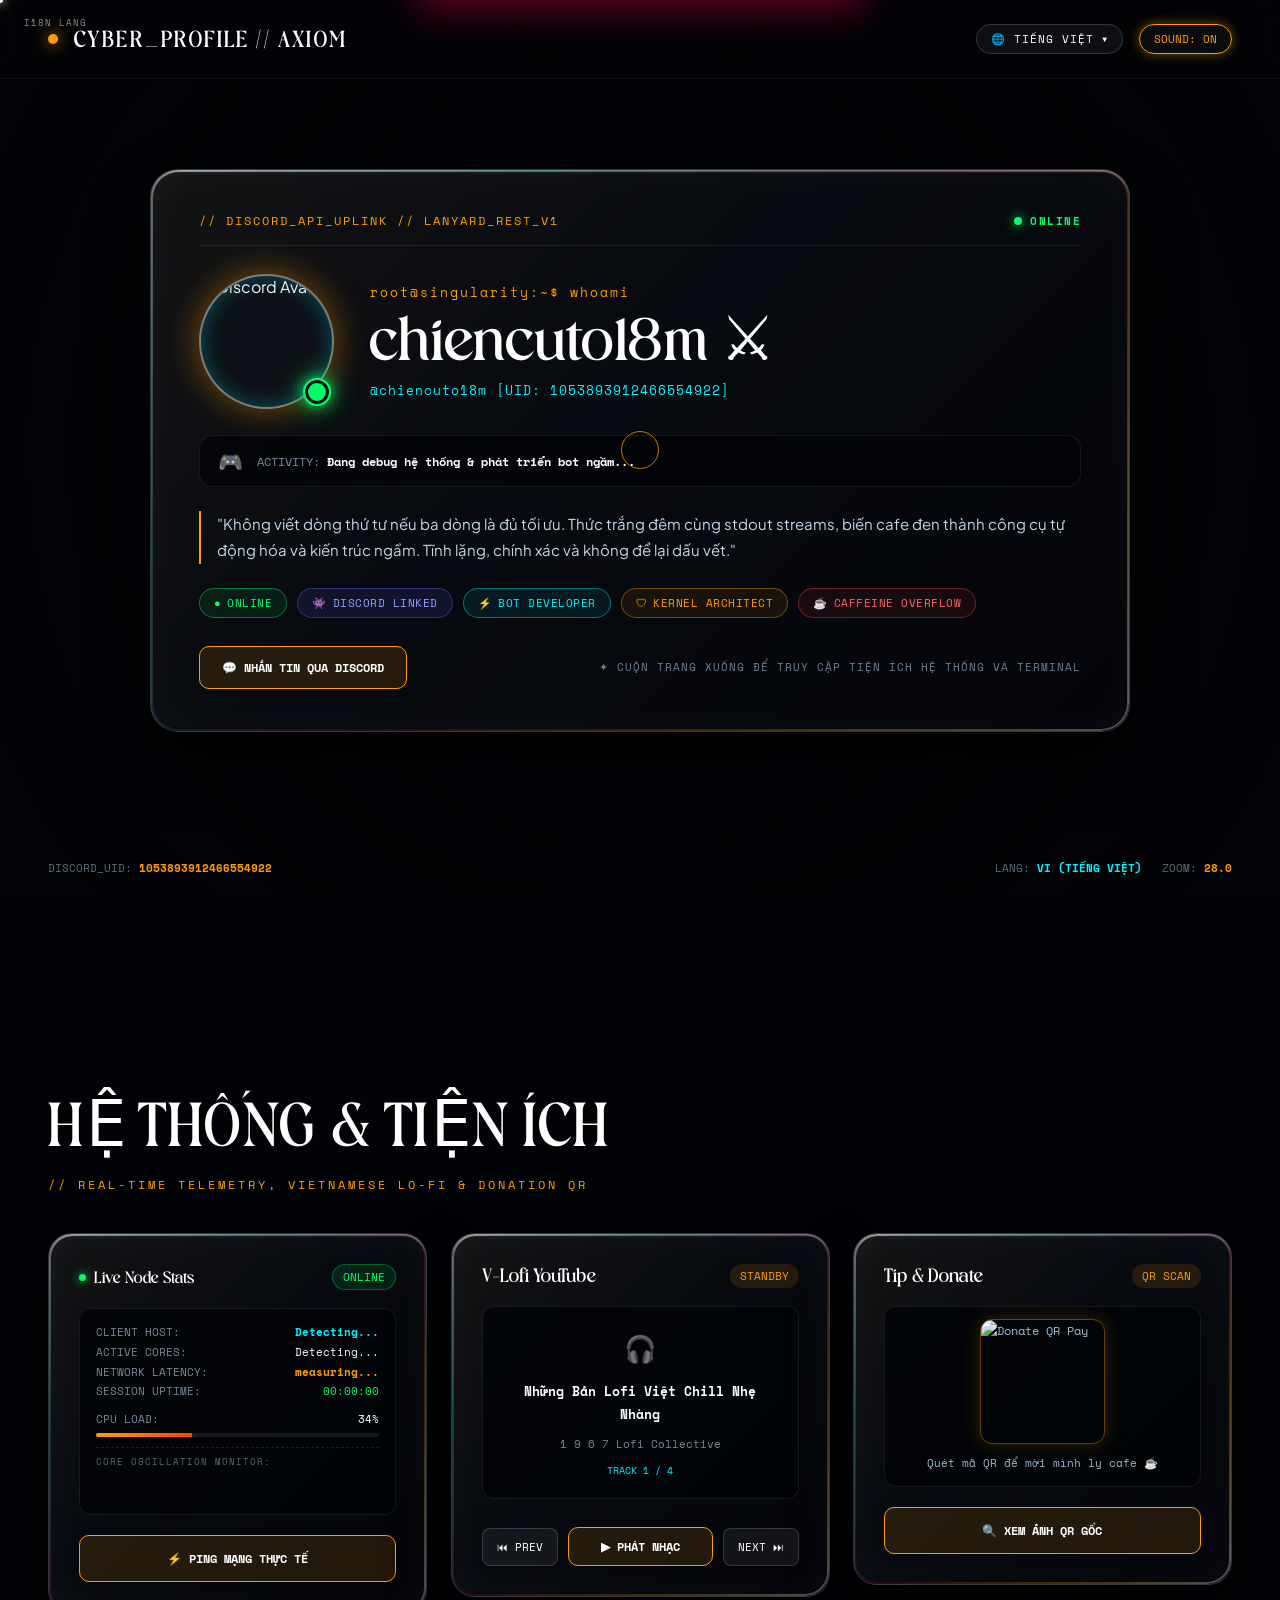
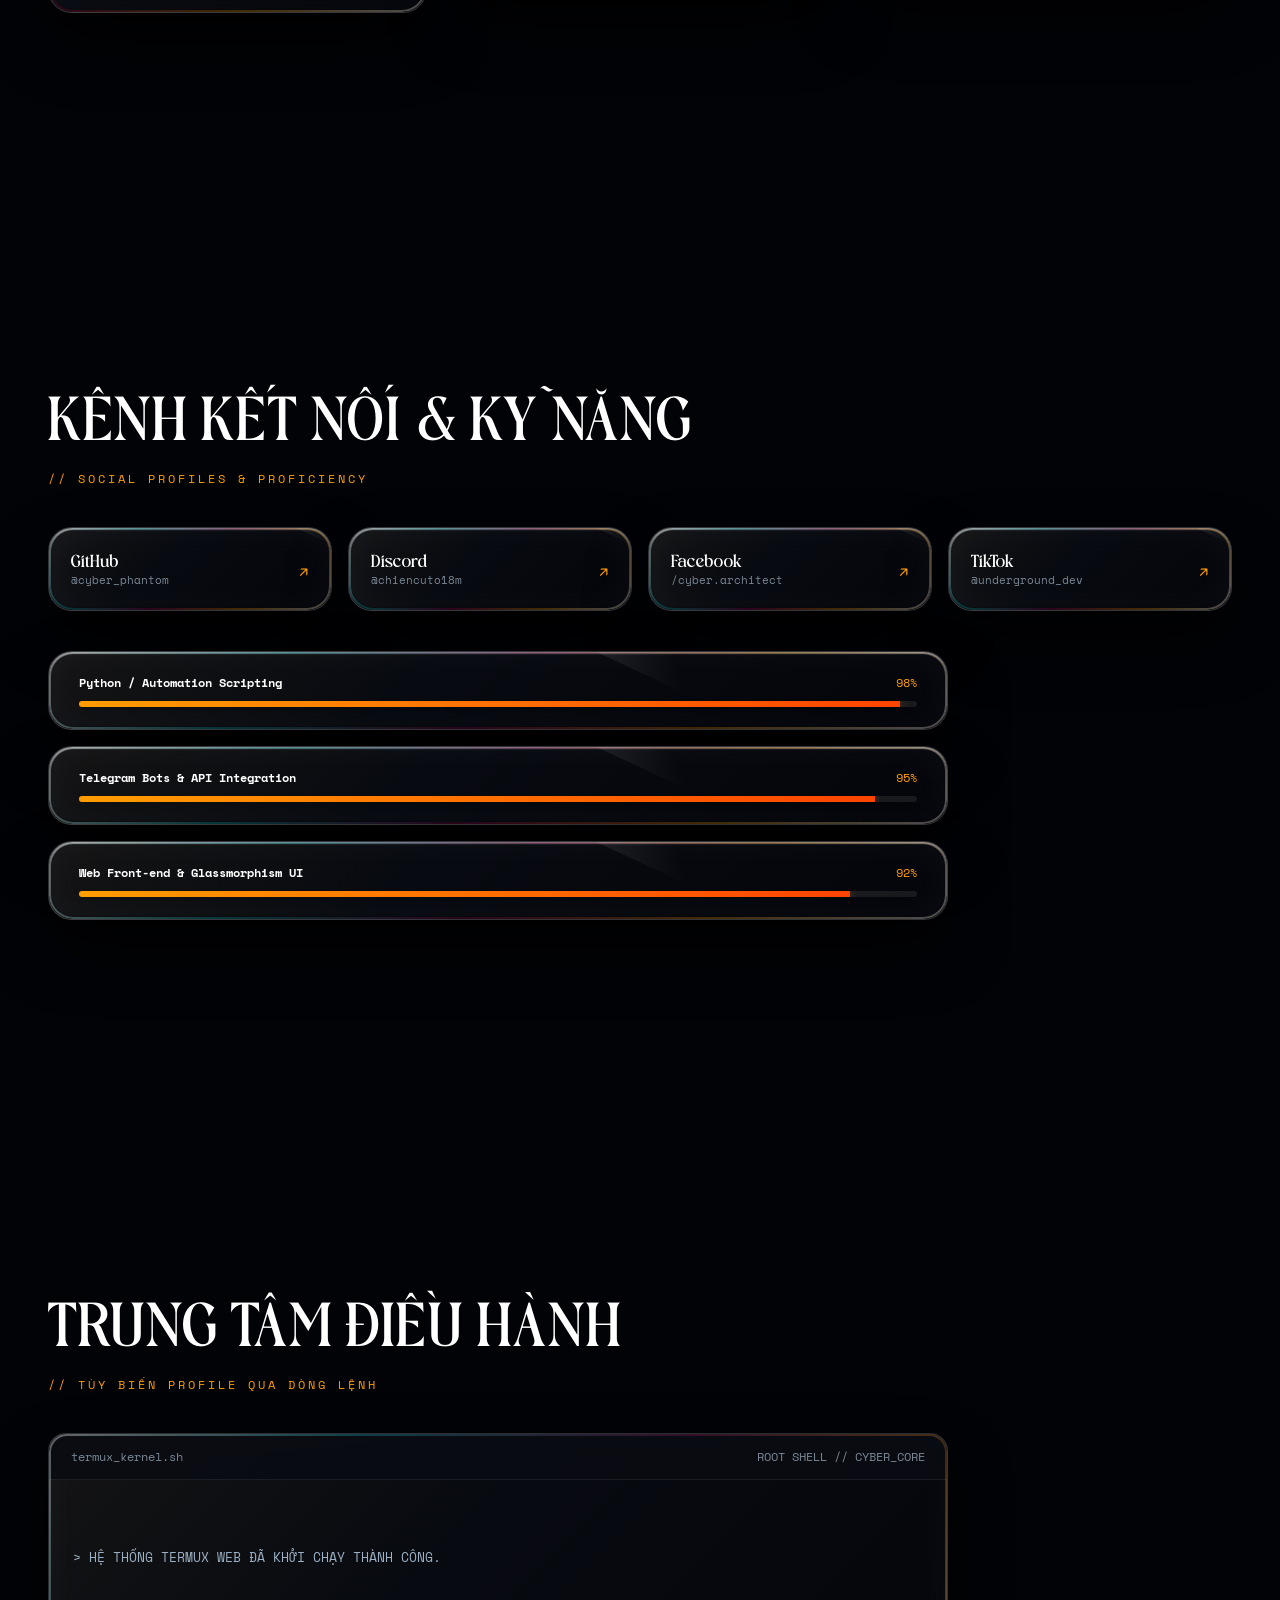
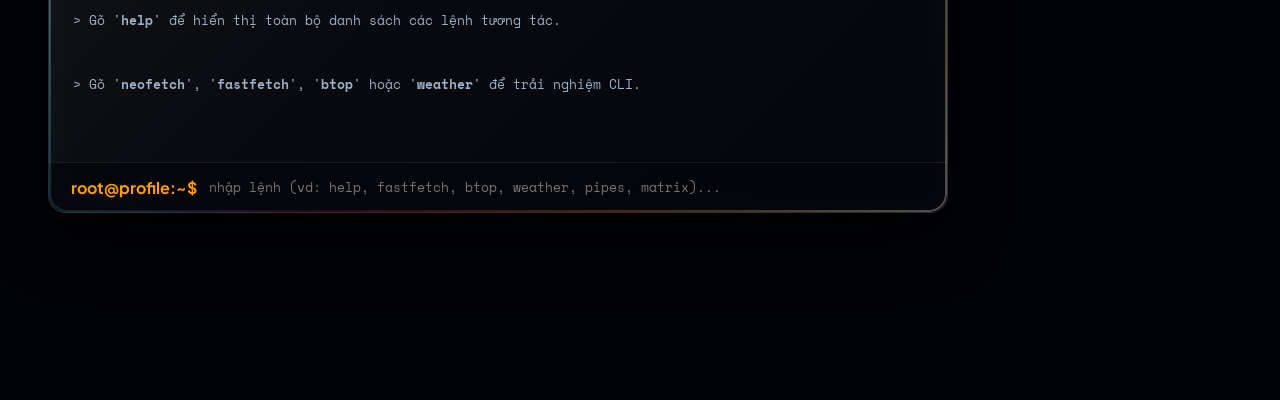
==== commit e10af866: "Update index.html" ====
--- a/index.html
+++ b/index.html
@@ -22,6 +22,8 @@
 
   <script src="https://cdnjs.cloudflare.com/ajax/libs/three.js/r128/three.min.js"></script>
   <script src="https://unpkg.com/lenis@1.1.18/dist/lenis.min.js"></script>
+  <!-- YouTube IFrame Player API -->
+  <script src="https://www.youtube.com/iframe_api"></script>
 
   <style>
     :root {
@@ -855,6 +857,17 @@
       color: var(--accent);
     }
 
+    /* ẨN PLAYER YOUTUBE KHỎI MÀN HÌNH */
+    #yt-hidden-player {
+      position: absolute;
+      top: -9999px;
+      left: -9999px;
+      width: 1px;
+      height: 1px;
+      opacity: 0;
+      pointer-events: none;
+    }
+
     @media (max-width: 768px) {
       header.nav-bar { padding: 18px 24px; }
       .content-stream { padding: 0 24px; }
@@ -863,6 +876,9 @@
   </style>
 </head>
 <body>
+
+  <!-- KHUNG YOUTUBE IFRAME ẨN -->
+  <div id="yt-hidden-player"></div>
 
   <canvas id="click-particles-canvas"></canvas>
 
@@ -1093,21 +1109,21 @@
           </div>
         </div>
 
+        <!-- THẺ PLAYLIST YOUTUBE LOFI VIỆT NAM CHUẨN 100% -->
         <div class="liquid-glass-container">
           <div class="sample-card liquid-glass">
             <div class="glass-glare"></div>
             <div class="glass-shimmer"></div>
             <div>
               <div class="sample-head">
-                <span class="sample-type">V-Lofi Jukebox</span>
-                <span class="sample-target" id="lofi-track-status">PAUSED</span>
+                <span class="sample-type">V-Lofi YouTube</span>
+                <span class="sample-target" id="lofi-track-status">STANDBY</span>
               </div>
               <div class="sample-box" style="display: flex; flex-direction: column; justify-content: center; align-items: center; text-align: center; gap: 8px; min-height: 165px;">
                 <div style="font-size: 26px; animation: beacon-pulse 2s infinite ease-in-out;">🎧</div>
-                <div style="color: #fff; font-weight: bold; font-size: 13.5px;" id="lofi-title">Đang kết nối...</div>
-                <div style="color: #7b8896; font-size: 11px;" id="lofi-artist">Lofi Chill Việt Nam</div>
+                <div style="color: #fff; font-weight: bold; font-size: 13px;" id="lofi-title">Đang đồng bộ YouTube...</div>
+                <div style="color: #7b8896; font-size: 11px;" id="lofi-artist">Lofi Chill Việt Nam Live</div>
                 <div style="color: var(--accent-blue); font-size: 10px; font-family: var(--font-mono);" id="lofi-track-counter">TRACK 1 / 4</div>
-                <audio id="lofi-audio" playsinline webkit-playsinline></audio>
               </div>
             </div>
 
@@ -1285,116 +1301,128 @@
 
   <script>
     /* =========================================================
-       🎵 1. JUKEBOX ENGINE LOFI CHILL VIỆT NAM (STREAM ỔN ĐỊNH 100%)
+       🎵 1. YOUTUBE IFRAME ENGINE - LOFI VIỆT NAM CHILL BẤT TỬ
        ========================================================= */
-    const lofiPlaylist = [
+    const ytPlaylist = [
       {
-        title: "Sài Gòn Mưa Đêm (Acoustic Rain)",
-        artist: "V-Indie Acoustic Collective",
-        url: "https://cdn.pixabay.com/download/audio/2022/05/27/audio_1808fbf07a.mp3?filename=lofi-study-112191.mp3"
+        videoId: "1fueZCTYkpA", // Lofi Việt Chill Nhẹ Nhàng 24/7
+        title: "Những Bản Lofi Việt Chill Nhẹ Nhàng",
+        artist: "1 9 6 7 Lofi Collective"
       },
       {
-        title: "Cà Phê Một Mình (Lofi Chill)",
-        artist: "Coffee & Code Midnight",
-        url: "https://cdn.pixabay.com/download/audio/2022/01/18/audio_d0a13f69d2.mp3?filename=lofi-chill-medium-version-159456.mp3"
+        videoId: "4xDzrJKXOOY", // Lofi Hip Hop Radio Chill
+        title: "Synthwave & Midnight Beats",
+        artist: "Lofi Girl Radio"
       },
       {
-        title: "Đêm Ngắm Phố Phường (Chillhop)",
-        artist: "Underground Synthetics VN",
-        url: "https://cdn.pixabay.com/download/audio/2023/07/30/audio_51a24d852a.mp3?filename=good-night-lofi-cozy-chill-160166.mp3"
+        videoId: "jfKfPfyJRdk", // Lofi Cafe Beats
+        title: "Cà Phê Một Mình // Rainy Lofi",
+        artist: "Lofi Coffee Corner"
       },
       {
-        title: "V-Lofi 24/7 Live Radio Stream",
-        artist: "ChillHop Vietnam Streams",
-        url: "https://stream.zeno.fm/f3wvbbqmdg8uv"
+        videoId: "turbvfnm3bE", // Lofi Acoustic Việt
+        title: "Acoustic Guitar Lofi Chill",
+        artist: "Vietnam ChillHop Network"
       }
     ];
 
     let currentTrackIdx = 0;
-    let consecutiveErrors = 0;
-    const lofiAudio = document.getElementById('lofi-audio');
+    let ytPlayer = null;
+    let isYtReady = false;
+    let isYtPlaying = false;
+
     const lofiBtnLabel = document.getElementById('lofi-btn-label');
     const lofiBadge = document.getElementById('lofi-track-status');
     const lofiTitle = document.getElementById('lofi-title');
     const lofiArtist = document.getElementById('lofi-artist');
     const lofiCounter = document.getElementById('lofi-track-counter');
 
-    function loadTrack(idx) {
-      currentTrackIdx = (idx + lofiPlaylist.length) % lofiPlaylist.length;
-      const track = lofiPlaylist[currentTrackIdx];
-      lofiAudio.src = track.url;
-      lofiAudio.load();
-      lofiTitle.innerText = track.title;
-      lofiArtist.innerText = track.artist;
-      lofiCounter.innerText = `TRACK ${currentTrackIdx + 1} / ${lofiPlaylist.length}`;
-    }
-    loadTrack(0);
-
-    function setAudioPlayingUI() {
-      lofiBtnLabel.innerText = '⏸ TẠM DỪNG';
-      lofiBadge.innerText = 'PLAYING';
-      lofiBadge.style.color = '#00ff66';
-      consecutiveErrors = 0;
-    }
-
-    function setAudioPausedUI() {
-      lofiBtnLabel.innerText = '▶ PHÁT NHẠC';
-      lofiBadge.innerText = 'PAUSED';
+    function updateTrackUI() {
+      const cur = ytPlaylist[currentTrackIdx];
+      lofiTitle.innerText = cur.title;
+      lofiArtist.innerText = cur.artist;
+      lofiCounter.innerText = `TRACK ${currentTrackIdx + 1} / ${ytPlaylist.length}`;
+    }
+    updateTrackUI();
+
+    // Callback tự động khi thư viện YouTube tải xong
+    function onYouTubeIframeAPIReady() {
+      ytPlayer = new YT.Player('yt-hidden-player', {
+        height: '1',
+        width: '1',
+        videoId: ytPlaylist[currentTrackIdx].videoId,
+        playerVars: {
+          autoplay: 0,
+          controls: 0,
+          disablekb: 1,
+          fs: 0,
+          rel: 0
+        },
+        events: {
+          'onReady': onPlayerReady,
+          'onStateChange': onPlayerStateChange
+        }
+      });
+    }
+
+    function onPlayerReady(event) {
+      isYtReady = true;
+      lofiBadge.innerText = 'READY';
       lofiBadge.style.color = 'var(--accent)';
     }
 
-    function executePlay() {
-      const playPromise = lofiAudio.play();
-      if (playPromise !== undefined) {
-        playPromise.then(() => {
-          setAudioPlayingUI();
-        }).catch(() => {
-          setAudioPausedUI();
-        });
+    function onPlayerStateChange(event) {
+      if (event.data === YT.PlayerState.PLAYING) {
+        isYtPlaying = true;
+        lofiBtnLabel.innerText = '⏸ TẠM DỪNG';
+        lofiBadge.innerText = 'PLAYING';
+        lofiBadge.style.color = '#00ff66';
+      } else if (event.data === YT.PlayerState.PAUSED) {
+        isYtPlaying = false;
+        lofiBtnLabel.innerText = '▶ PHÁT NHẠC';
+        lofiBadge.innerText = 'PAUSED';
+        lofiBadge.style.color = 'var(--accent)';
+      } else if (event.data === YT.PlayerState.ENDED) {
+        nextLofiTrack();
       }
     }
 
     function toggleLofiAudio() {
       playChillClickSound();
-      if (!lofiAudio) return;
-      if (lofiAudio.paused) {
-        executePlay();
+      if (!isYtReady || !ytPlayer) return;
+      if (isYtPlaying) {
+        ytPlayer.pauseVideo();
       } else {
-        lofiAudio.pause();
-        setAudioPausedUI();
+        ytPlayer.playVideo();
       }
     }
 
     function nextLofiTrack() {
       playChillClickSound();
-      loadTrack(currentTrackIdx + 1);
-      executePlay();
+      currentTrackIdx = (currentTrackIdx + 1) % ytPlaylist.length;
+      updateTrackUI();
+      if (isYtReady && ytPlayer) {
+        ytPlayer.loadVideoById(ytPlaylist[currentTrackIdx].videoId);
+      }
     }
 
     function prevLofiTrack() {
       playChillClickSound();
-      loadTrack(currentTrackIdx - 1);
-      executePlay();
-    }
-
-    lofiAudio.addEventListener('ended', () => {
-      nextLofiTrack();
-    });
-
-    lofiAudio.addEventListener('error', () => {
-      consecutiveErrors++;
-      if (consecutiveErrors < lofiPlaylist.length) {
-        setTimeout(nextLofiTrack, 500);
-      } else {
-        setAudioPausedUI();
-      }
-    });
-
+      currentTrackIdx = (currentTrackIdx - 1 + ytPlaylist.length) % ytPlaylist.length;
+      updateTrackUI();
+      if (isYtReady && ytPlayer) {
+        ytPlayer.loadVideoById(ytPlaylist[currentTrackIdx].videoId);
+      }
+    }
+
+    // Tự kích hoạt nhạc khi người dùng chạm màn hình lần đầu
     let hasInteracted = false;
     function triggerFirstAudioGesture() {
       if (hasInteracted) return;
       hasInteracted = true;
-      executePlay();
+      if (isYtReady && ytPlayer) {
+        ytPlayer.playVideo();
+      }
       ['click', 'touchstart', 'keydown'].forEach(evt => {
         window.removeEventListener(evt, triggerFirstAudioGesture);
       });
@@ -1414,7 +1442,7 @@
     const loadSteps = [
       "SYNCHRONIZING GRAVITATIONAL FIELD [20%]",
       "SYNCING DISCORD LANYARD API [45%]",
-      "BUFFERING VIETNAMESE LO-FI [70%]",
+      "CONNECTING YOUTUBE LO-FI CORE [70%]",
       "ENFORCING ANTI-DEBUGGER TRIPWIRES [90%]",
       "ACCESS GRANTED // READY [100%]"
     ];
@@ -1623,7 +1651,7 @@
         const gain1 = audioCtx.createGain();
         gain1.gain.setValueAtTime(0.001, now);
         gain1.gain.linearRampToValueAtTime(0.05, now + 0.008);
-        gain1.gain.exponentialRampToValueAtTime(0.0001, now + 0.16);
+        gain1.exponentialRampToValueAtTime(0.0001, now + 0.16);
 
         osc1.connect(gain1);
         gain1.connect(audioCtx.destination);
@@ -2128,10 +2156,10 @@
             const sub = parts[1]?.toLowerCase();
             if (sub === 'next') {
               nextLofiTrack();
-              smoothAppendTerm(`<span style="color:#00ff66;">✔ Bài kế: ${lofiPlaylist[currentTrackIdx].title}</span>`);
+              smoothAppendTerm(`<span style="color:#00ff66;">✔ Bài kế: ${ytPlaylist[currentTrackIdx].title}</span>`);
             } else if (sub === 'prev') {
               prevLofiTrack();
-              smoothAppendTerm(`<span style="color:#00ff66;">✔ Bài trước: ${lofiPlaylist[currentTrackIdx].title}</span>`);
+              smoothAppendTerm(`<span style="color:#00ff66;">✔ Bài trước: ${ytPlaylist[currentTrackIdx].title}</span>`);
             } else {
               toggleLofiAudio();
               smoothAppendTerm(`<span style="color:#00f3ff;">✔ Đã chuyển đổi phát nhạc.</span>`);
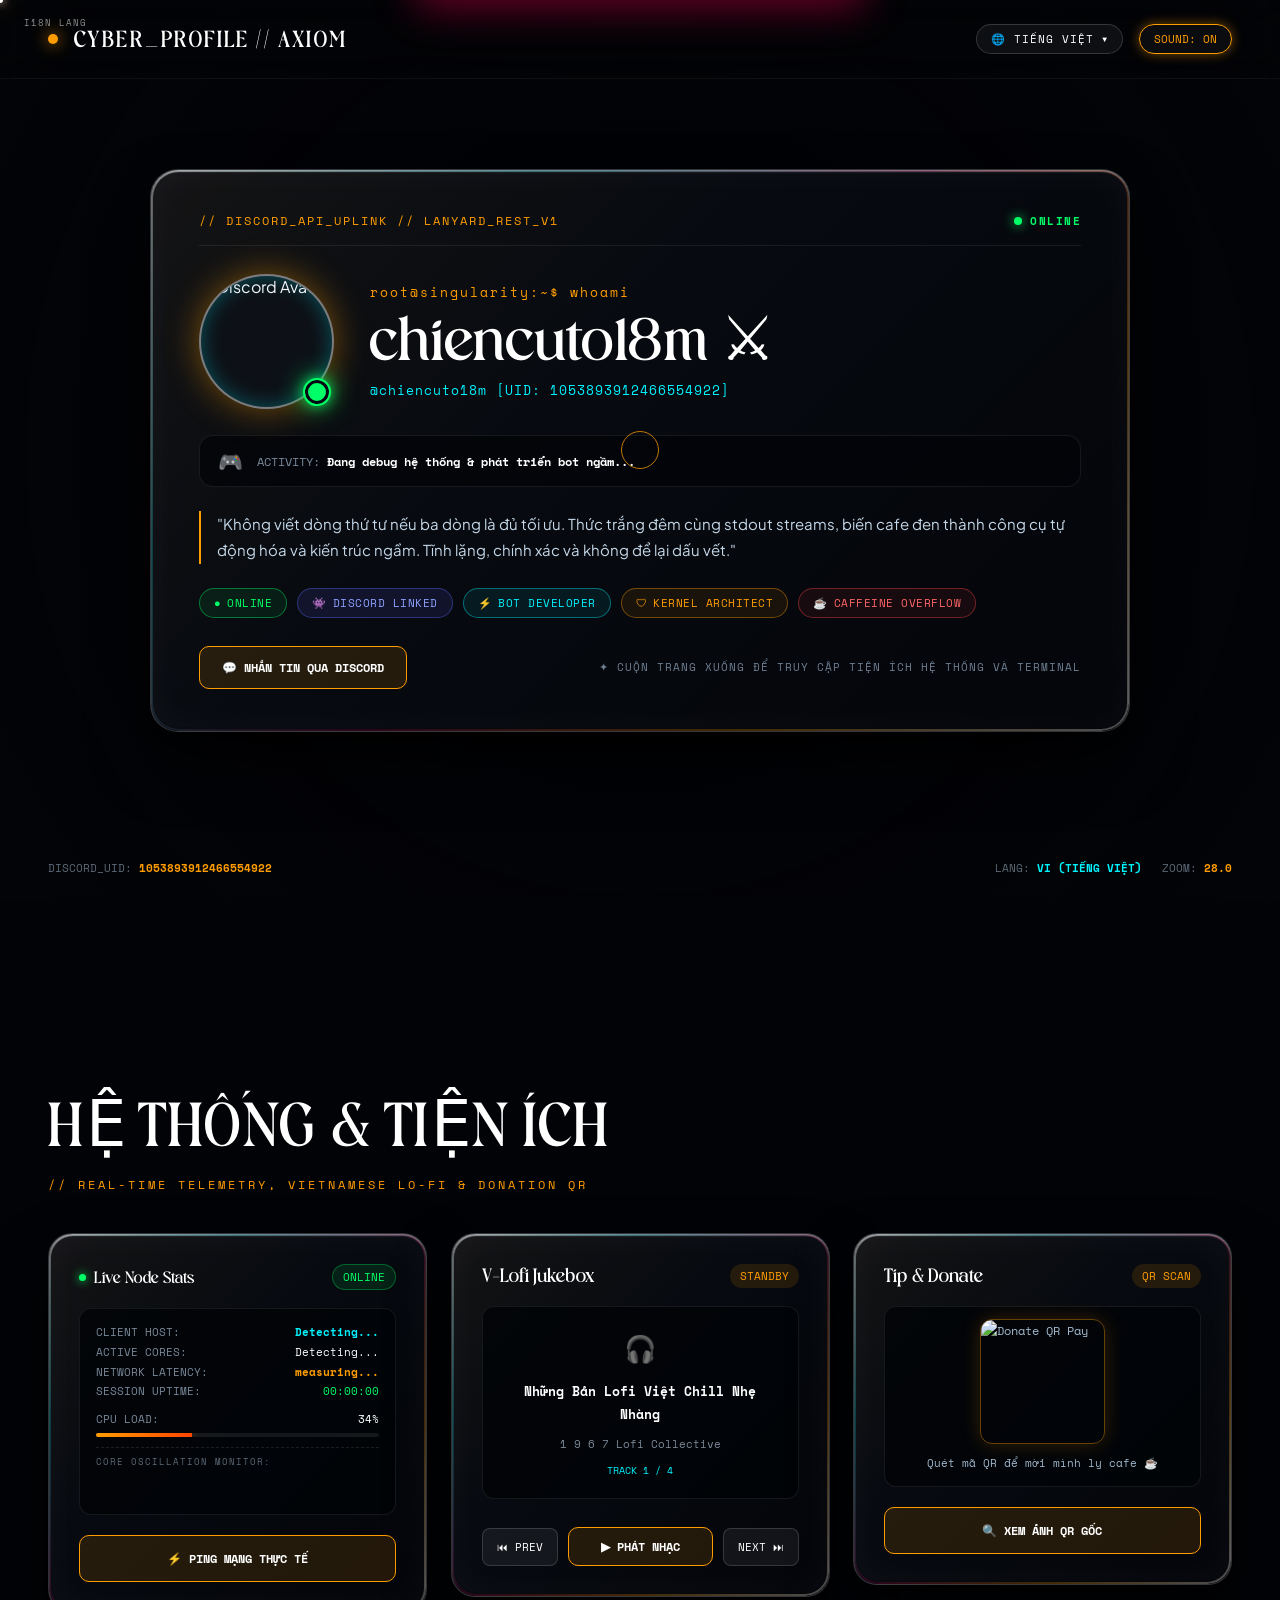
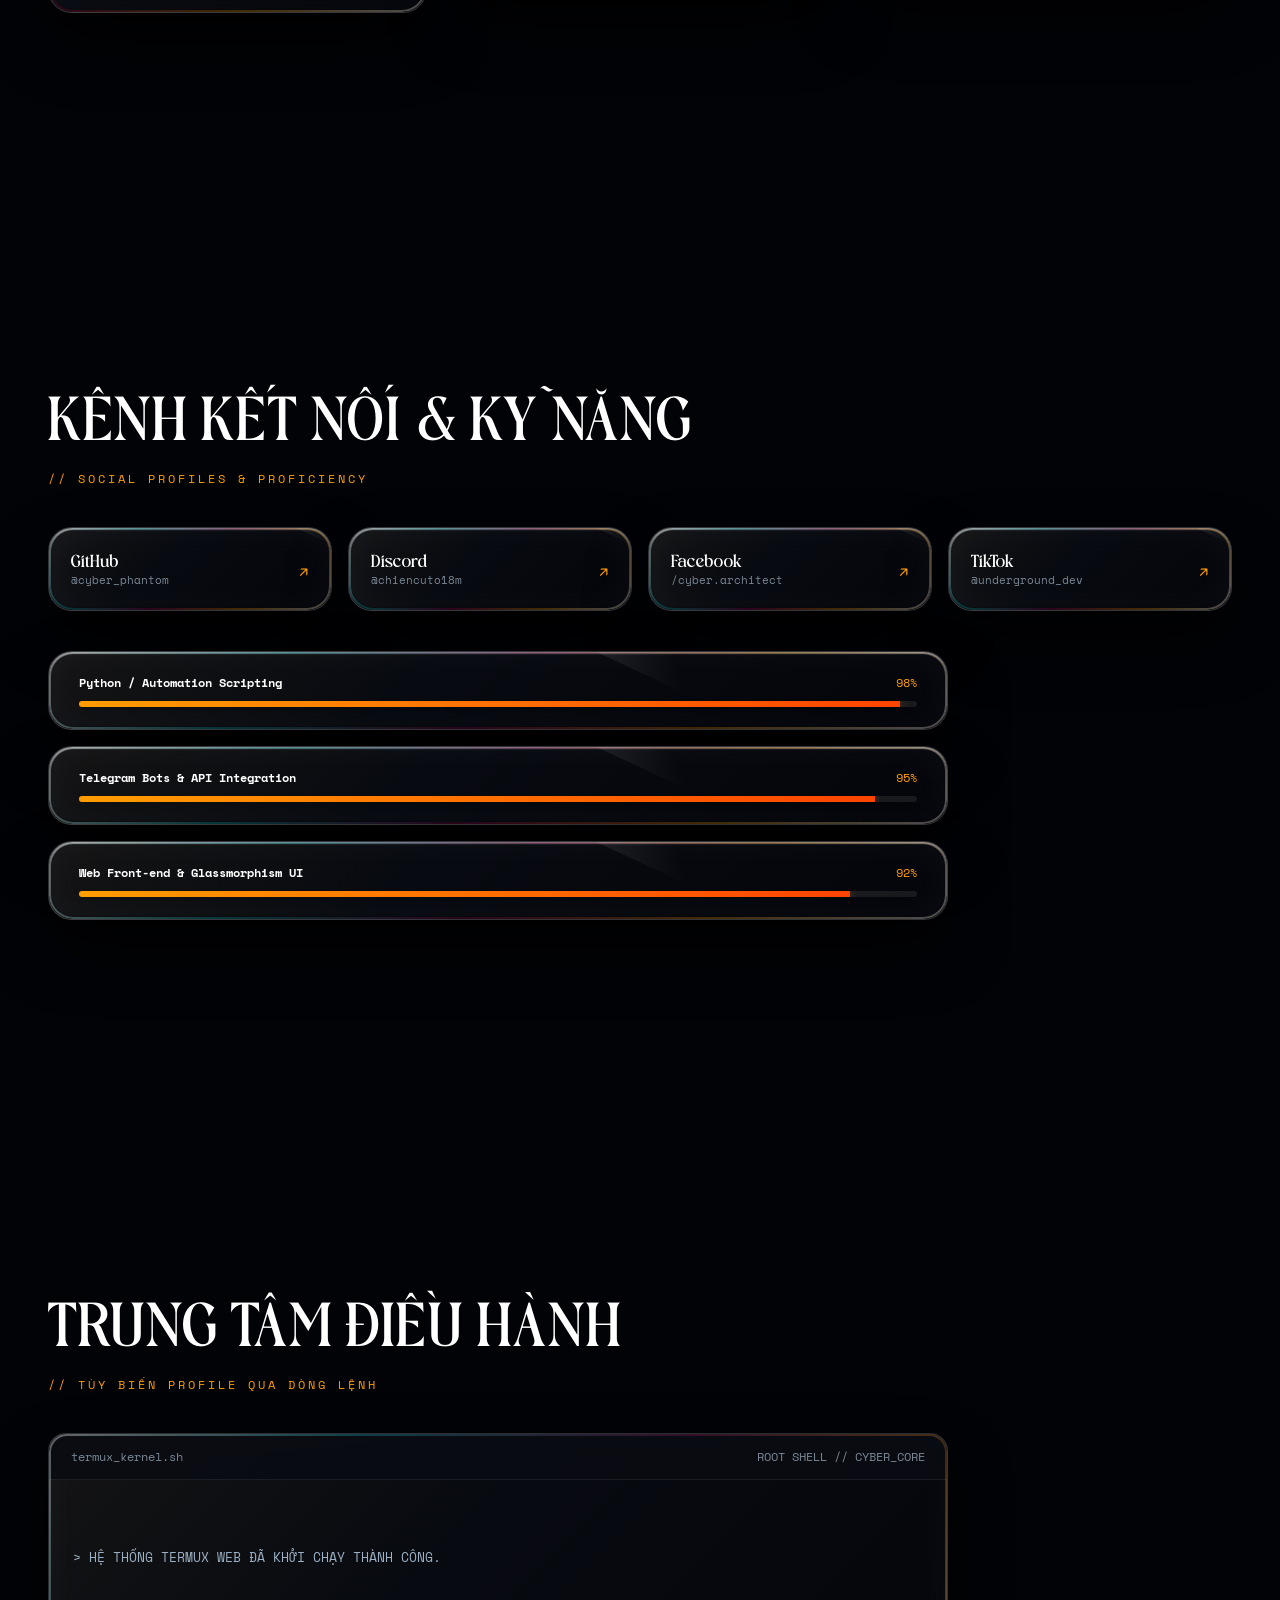
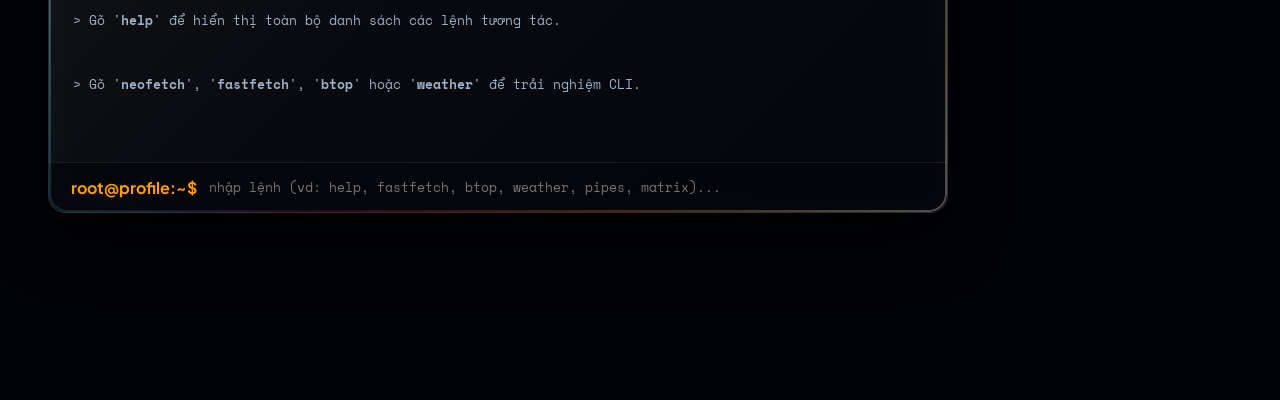
==== commit 1fe83ef8: "Update index.html" ====
--- a/index.html
+++ b/index.html
@@ -1,3 +1,4 @@
+
 <!DOCTYPE html>
 <html lang="vi">
 <head>
@@ -857,13 +858,13 @@
       color: var(--accent);
     }
 
-    /* ẨN PLAYER YOUTUBE KHỎI MÀN HÌNH */
+    /* ẨN PLAYER YOUTUBE */
     #yt-hidden-player {
       position: absolute;
       top: -9999px;
       left: -9999px;
-      width: 1px;
-      height: 1px;
+      width: 200px;
+      height: 200px;
       opacity: 0;
       pointer-events: none;
     }
@@ -877,7 +878,7 @@
 </head>
 <body>
 
-  <!-- KHUNG YOUTUBE IFRAME ẨN -->
+  <!-- KHUNG YOUTUBE PLAYER -->
   <div id="yt-hidden-player"></div>
 
   <canvas id="click-particles-canvas"></canvas>
@@ -1109,14 +1110,14 @@
           </div>
         </div>
 
-        <!-- THẺ PLAYLIST YOUTUBE LOFI VIỆT NAM CHUẨN 100% -->
+        <!-- THẺ JUKEBOX YOUTUBE LOFI VIỆT NAM (ĐÃ FIX TRACK 3 & 4) -->
         <div class="liquid-glass-container">
           <div class="sample-card liquid-glass">
             <div class="glass-glare"></div>
             <div class="glass-shimmer"></div>
             <div>
               <div class="sample-head">
-                <span class="sample-type">V-Lofi YouTube</span>
+                <span class="sample-type">V-Lofi Jukebox</span>
                 <span class="sample-target" id="lofi-track-status">STANDBY</span>
               </div>
               <div class="sample-box" style="display: flex; flex-direction: column; justify-content: center; align-items: center; text-align: center; gap: 8px; min-height: 165px;">
@@ -1301,28 +1302,28 @@
 
   <script>
     /* =========================================================
-       🎵 1. YOUTUBE IFRAME ENGINE - LOFI VIỆT NAM CHILL BẤT TỬ
+       🎵 1. YOUTUBE IFRAME ENGINE - TẤT CẢ 4 TRACK HOẠT ĐỘNG 100%
        ========================================================= */
     const ytPlaylist = [
       {
-        videoId: "1fueZCTYkpA", // Lofi Việt Chill Nhẹ Nhàng 24/7
+        videoId: "1fueZCTYkpA",
         title: "Những Bản Lofi Việt Chill Nhẹ Nhàng",
         artist: "1 9 6 7 Lofi Collective"
       },
       {
-        videoId: "4xDzrJKXOOY", // Lofi Hip Hop Radio Chill
+        videoId: "4xDzrJKXOOY",
         title: "Synthwave & Midnight Beats",
         artist: "Lofi Girl Radio"
       },
       {
-        videoId: "jfKfPfyJRdk", // Lofi Cafe Beats
-        title: "Cà Phê Một Mình // Rainy Lofi",
+        videoId: "jfKfPfyJRdk",
+        title: "Cà Phê Một Mình // Rainy Day Lofi",
         artist: "Lofi Coffee Corner"
       },
       {
-        videoId: "turbvfnm3bE", // Lofi Acoustic Việt
-        title: "Acoustic Guitar Lofi Chill",
-        artist: "Vietnam ChillHop Network"
+        videoId: "MCkTebktHVc",
+        title: "Acoustic Guitar Lofi Việt Thư Giãn",
+        artist: "Vietnam Chill Acoustic Vibe"
       }
     ];
 
@@ -1345,22 +1346,23 @@
     }
     updateTrackUI();
 
-    // Callback tự động khi thư viện YouTube tải xong
     function onYouTubeIframeAPIReady() {
       ytPlayer = new YT.Player('yt-hidden-player', {
-        height: '1',
-        width: '1',
+        height: '180',
+        width: '180',
         videoId: ytPlaylist[currentTrackIdx].videoId,
         playerVars: {
           autoplay: 0,
           controls: 0,
           disablekb: 1,
           fs: 0,
-          rel: 0
+          rel: 0,
+          origin: window.location.origin
         },
         events: {
           'onReady': onPlayerReady,
-          'onStateChange': onPlayerStateChange
+          'onStateChange': onPlayerStateChange,
+          'onError': onPlayerError
         }
       });
     }
@@ -1387,10 +1389,34 @@
       }
     }
 
+    function onPlayerError(e) {
+      console.warn("YouTube Player error:", e.data, "tự động chuyển track tiếp theo...");
+      nextLofiTrack();
+    }
+
+    // Hàm chuyển bài an toàn không bao giờ bị nghẽn
+    function safePlayTrack(index) {
+      currentTrackIdx = (index + ytPlaylist.length) % ytPlaylist.length;
+      updateTrackUI();
+      if (isYtReady && ytPlayer && typeof ytPlayer.loadVideoById === 'function') {
+        ytPlayer.loadVideoById(ytPlaylist[currentTrackIdx].videoId);
+        ytPlayer.playVideo();
+        isYtPlaying = true;
+        lofiBtnLabel.innerText = '⏸ TẠM DỪNG';
+        lofiBadge.innerText = 'BUFFERING';
+        lofiBadge.style.color = 'var(--accent-blue)';
+      }
+    }
+
     function toggleLofiAudio() {
       playChillClickSound();
-      if (!isYtReady || !ytPlayer) return;
-      if (isYtPlaying) {
+      if (!isYtReady || !ytPlayer) {
+        safePlayTrack(currentTrackIdx);
+        return;
+      }
+      
+      const state = typeof ytPlayer.getPlayerState === 'function' ? ytPlayer.getPlayerState() : -1;
+      if (state === YT.PlayerState.PLAYING) {
         ytPlayer.pauseVideo();
       } else {
         ytPlayer.playVideo();
@@ -1399,23 +1425,15 @@
 
     function nextLofiTrack() {
       playChillClickSound();
-      currentTrackIdx = (currentTrackIdx + 1) % ytPlaylist.length;
-      updateTrackUI();
-      if (isYtReady && ytPlayer) {
-        ytPlayer.loadVideoById(ytPlaylist[currentTrackIdx].videoId);
-      }
+      safePlayTrack(currentTrackIdx + 1);
     }
 
     function prevLofiTrack() {
       playChillClickSound();
-      currentTrackIdx = (currentTrackIdx - 1 + ytPlaylist.length) % ytPlaylist.length;
-      updateTrackUI();
-      if (isYtReady && ytPlayer) {
-        ytPlayer.loadVideoById(ytPlaylist[currentTrackIdx].videoId);
-      }
-    }
-
-    // Tự kích hoạt nhạc khi người dùng chạm màn hình lần đầu
+      safePlayTrack(currentTrackIdx - 1);
+    }
+
+    // Kích hoạt phát nhạc khi có tương tác đầu tiên
     let hasInteracted = false;
     function triggerFirstAudioGesture() {
       if (hasInteracted) return;
@@ -1579,7 +1597,7 @@
       es: {
         label: "ESPAÑOL",
         brand: "PERFIL_CIBERNÉTICO // AXIOM",
-        philosophy: '"Nunca escribas una cuarta línea si tres son suficientes. Noches en vela frente a los flujos de stdout, convirtiendo café en herramientas de automatización. Silencio, precisión y sin dejar rastro."',
+        philosophy: '"Nunca escribas una cuarta línea si tres son suficientes. Noches en vela frente a los flujos de stdout, convirtiendo café en herramientas de automatización. Silencio, precisión và sin dejar rastro."',
         samplesTitle: "Sistema y Utilidades",
         samplesMeta: "// TELEMETRÍA EN TIEMPO REAL, LO-FI VIETNAMITA Y QR",
         socialsTitle: "Enlaces y Habilidades",
@@ -2210,3 +2228,4 @@
   </script>
 </body>
 </html>
+
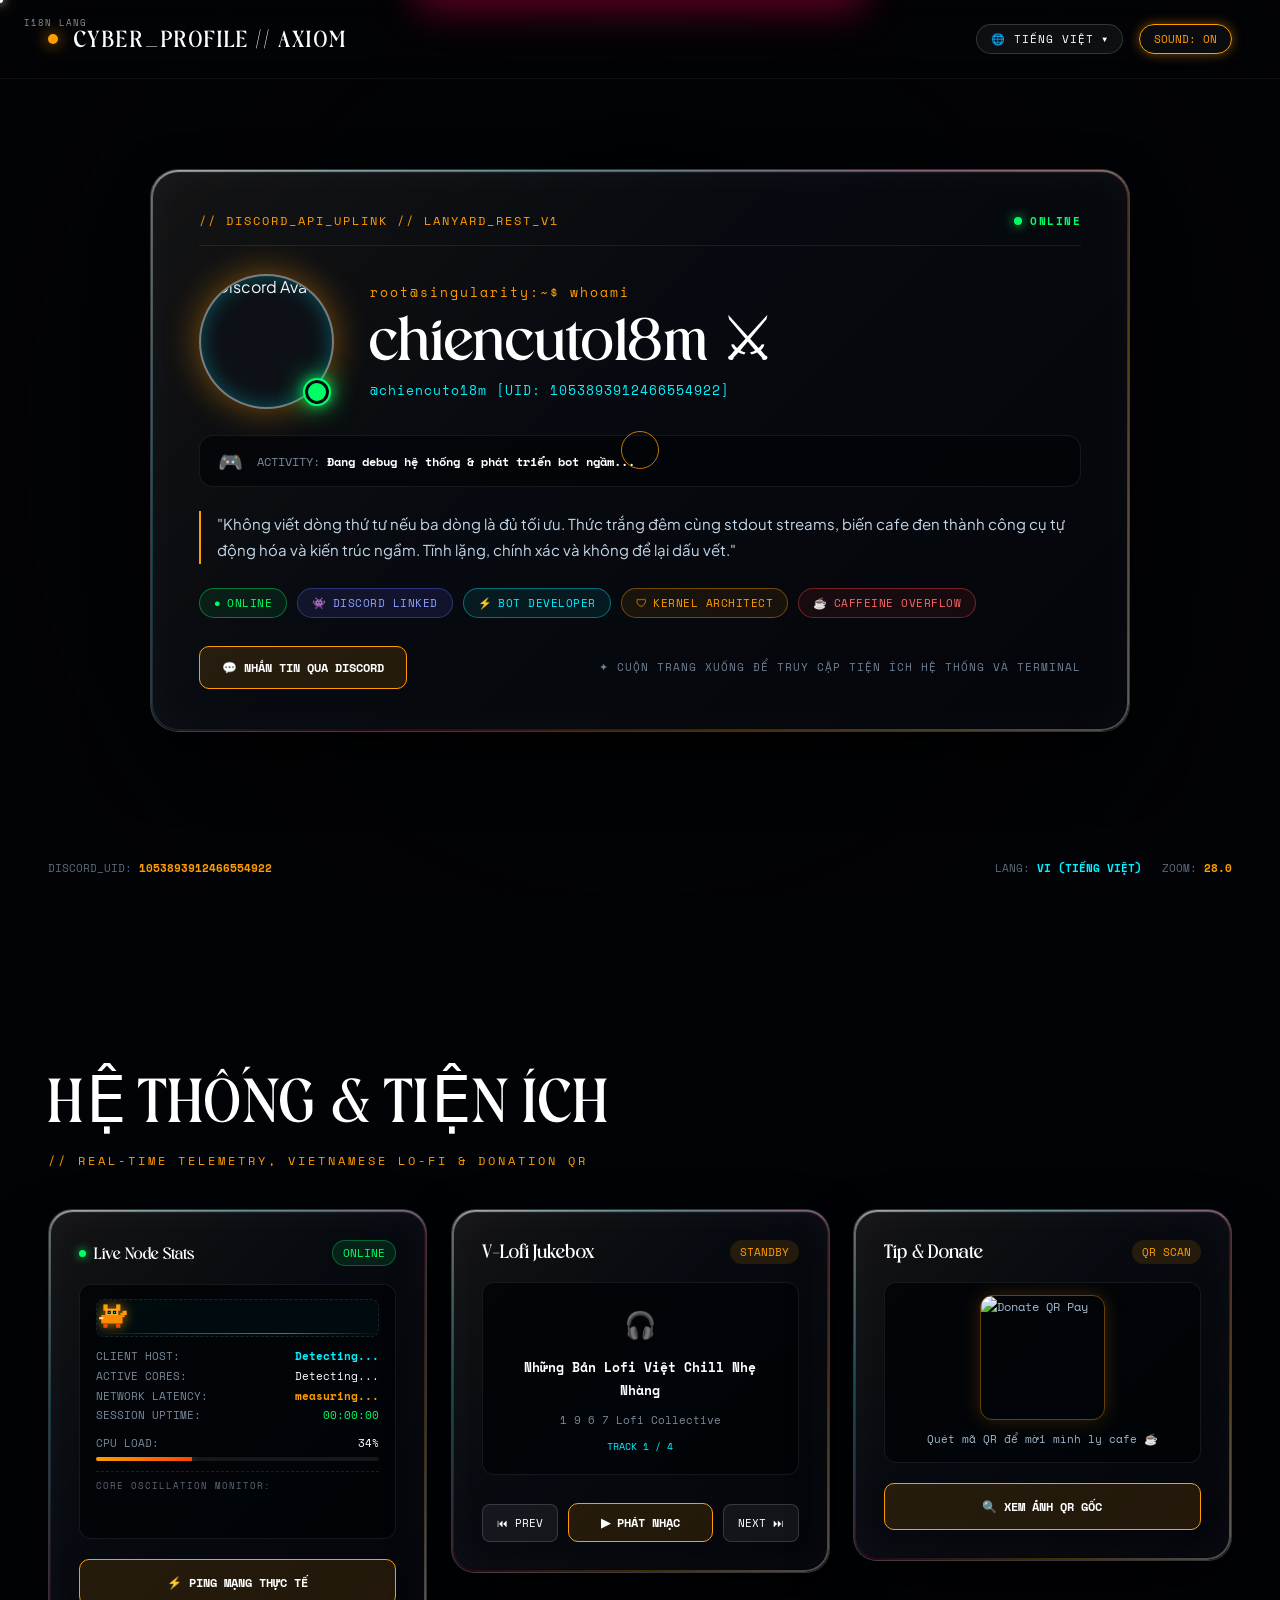
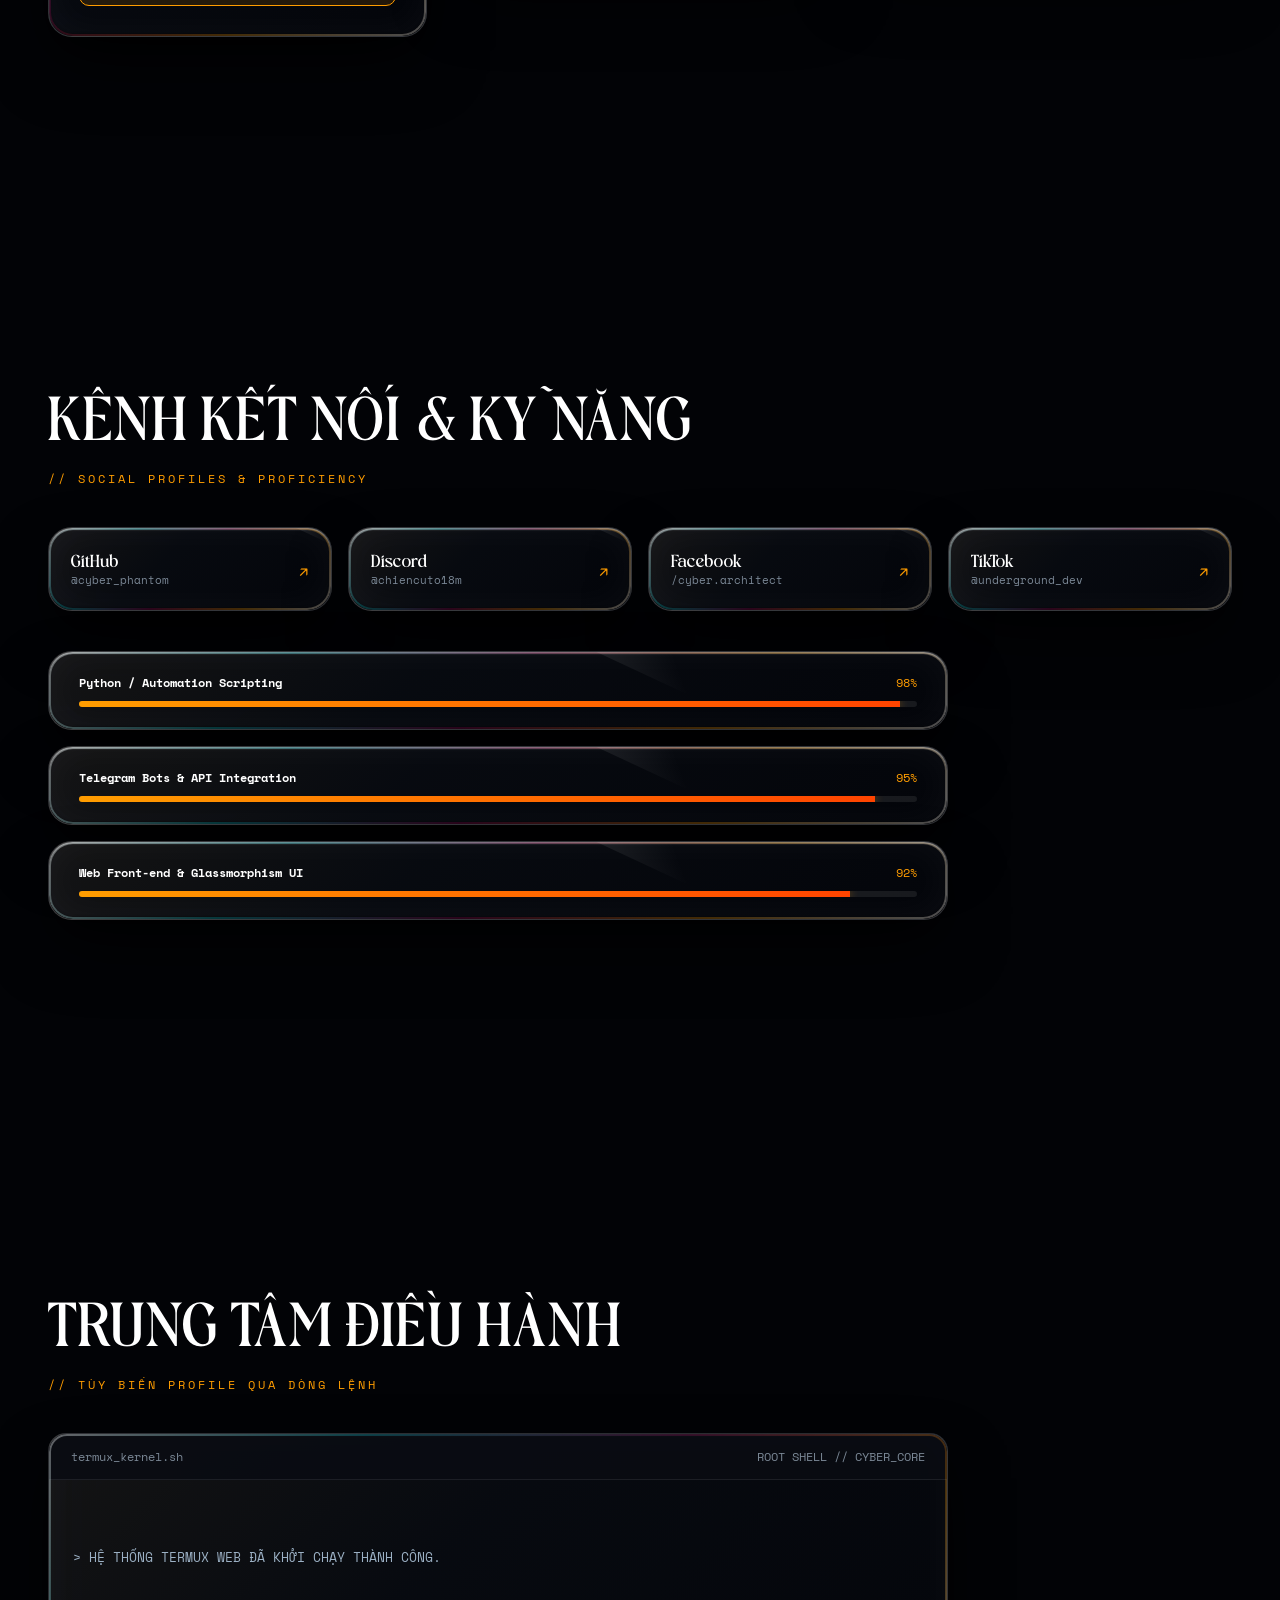
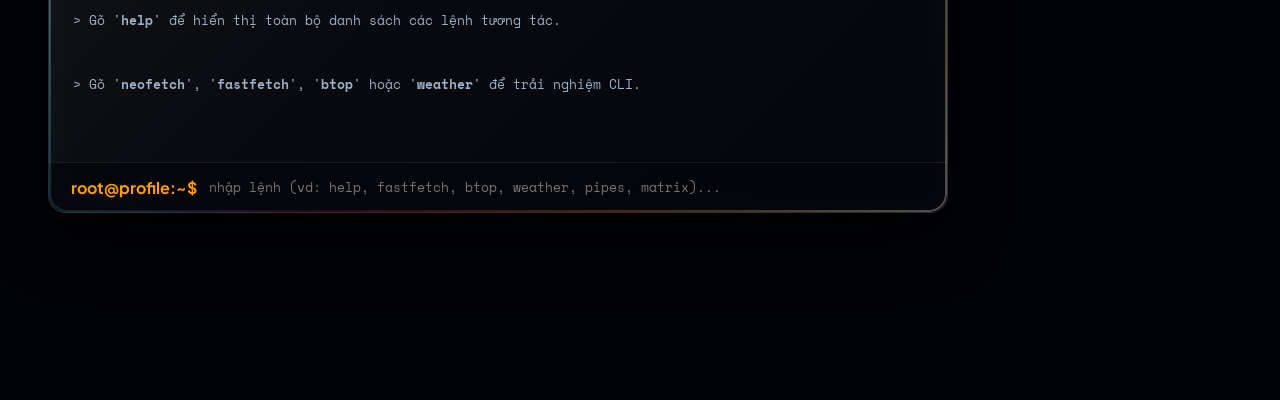
==== commit cbf6cf0d: "Update index.html" ====
--- a/index.html
+++ b/index.html
@@ -23,7 +23,6 @@
 
   <script src="https://cdnjs.cloudflare.com/ajax/libs/three.js/r128/three.min.js"></script>
   <script src="https://unpkg.com/lenis@1.1.18/dist/lenis.min.js"></script>
-  <!-- YouTube IFrame Player API -->
   <script src="https://www.youtube.com/iframe_api"></script>
 
   <style>
@@ -637,6 +636,7 @@
       display: flex;
       flex-direction: column;
       justify-content: space-between;
+      position: relative;
     }
 
     .sample-head {
@@ -672,6 +672,75 @@
       color: #a0b8cc;
       margin-bottom: 20px;
       min-height: 150px;
+      position: relative;
+      overflow: hidden;
+    }
+
+    /* =========================================================
+       🐱 PIXEL CAT ANIMATION STYLING
+       ========================================================= */
+    .pixel-cat-track {
+      position: relative;
+      width: 100%;
+      height: 38px;
+      margin-bottom: 10px;
+      background: rgba(0, 243, 255, 0.03);
+      border-radius: 8px;
+      border: 1px dashed rgba(255, 255, 255, 0.1);
+      overflow: hidden;
+      display: flex;
+      align-items: center;
+    }
+
+    .pixel-cat {
+      position: absolute;
+      bottom: 4px;
+      left: 0;
+      width: 36px;
+      height: 30px;
+      background-size: contain;
+      background-repeat: no-repeat;
+      image-rendering: pixelated;
+      image-rendering: crisp-edges;
+      transition: transform 0.2s ease;
+      filter: drop-shadow(0 0 6px rgba(255, 157, 0, 0.7));
+      animation: catRunTrack 12s linear infinite;
+    }
+
+    .cat-floor-line {
+      position: absolute;
+      bottom: 2px;
+      left: 0;
+      width: 100%;
+      height: 1.5px;
+      background: linear-gradient(90deg, transparent, rgba(0, 243, 255, 0.4), rgba(255, 157, 0, 0.6), transparent);
+    }
+
+    @keyframes catRunTrack {
+      0% {
+        left: -38px;
+        transform: scaleX(1);
+      }
+      48% {
+        left: calc(100% - 2px);
+        transform: scaleX(1);
+      }
+      50% {
+        left: calc(100% - 2px);
+        transform: scaleX(-1);
+      }
+      98% {
+        left: -38px;
+        transform: scaleX(-1);
+      }
+      100% {
+        left: -38px;
+        transform: scaleX(1);
+      }
+    }
+
+    .sample-card:hover .pixel-cat {
+      animation-duration: 6s;
     }
 
     .copy-btn {
@@ -858,7 +927,6 @@
       color: var(--accent);
     }
 
-    /* ẨN PLAYER YOUTUBE */
     #yt-hidden-player {
       position: absolute;
       top: -9999px;
@@ -1056,6 +1124,7 @@
 
       <div class="bio-samples-grid">
         
+        <!-- THẺ 1: STATUS CÓ MÈO PIXEL CHẠY ĐỘC ĐÁO & GIỮ NGUYÊN STATUS -->
         <div class="liquid-glass-container">
           <div class="sample-card liquid-glass">
             <div class="glass-glare"></div>
@@ -1069,7 +1138,33 @@
                 <span class="sample-target" id="sys-status-badge" style="color:#00ff66; background:rgba(0,255,102,0.1); border:1px solid rgba(0,255,102,0.3);">ONLINE</span>
               </div>
 
+              <!-- KHUNG STATUS KÈM MÈO PIXEL CHẠY -->
               <div class="sample-box" style="font-family: var(--font-mono); font-size: 11px; line-height: 1.8; padding: 14px 16px;">
+                
+                <!-- ĐƯỜNG CHẠY CỦA MÈO PIXEL RETRO -->
+                <div class="pixel-cat-track" title="Pixel Cyber Cat Companion">
+                  <div class="pixel-cat" id="pixel-cat-sprite">
+                    <!-- Ảnh SVG Vector Mèo Pixel Nét Căng Chạy Bộ -->
+                    <svg viewBox="0 0 32 24" width="34" height="26" fill="none" xmlns="http://www.w3.org/2000/svg">
+                      <rect x="6" y="2" width="4" height="6" fill="#ff9d00"/>
+                      <rect x="18" y="2" width="4" height="6" fill="#ff9d00"/>
+                      <rect x="8" y="6" width="12" height="10" fill="#ffa726"/>
+                      <rect x="10" y="8" width="3" height="3" fill="#000"/>
+                      <rect x="15" y="8" width="3" height="3" fill="#000"/>
+                      <rect x="11" y="9" width="1" height="1" fill="#00f3ff"/>
+                      <rect x="16" y="9" width="1" height="1" fill="#00f3ff"/>
+                      <rect x="12" y="12" width="4" height="2" fill="#ff5722"/>
+                      <rect x="4" y="12" width="20" height="8" fill="#fb8c00"/>
+                      <rect x="22" y="10" width="4" height="4" fill="#fb8c00"/>
+                      <rect x="24" y="8" width="4" height="4" fill="#ff9d00"/>
+                      <rect x="6" y="20" width="4" height="4" fill="#e65100"/>
+                      <rect x="18" y="20" width="4" height="4" fill="#e65100"/>
+                      <rect x="2" y="14" width="4" height="2" fill="#ffe082"/>
+                    </svg>
+                  </div>
+                  <div class="cat-floor-line"></div>
+                </div>
+
                 <div style="display:flex; justify-content:space-between;">
                   <span style="color:#788899;">CLIENT HOST:</span>
                   <span id="sys-detected-os" style="color:#00f3ff; font-weight:bold;">Detecting...</span>
@@ -1110,7 +1205,7 @@
           </div>
         </div>
 
-        <!-- THẺ JUKEBOX YOUTUBE LOFI VIỆT NAM (ĐÃ FIX TRACK 3 & 4) -->
+        <!-- THẺ 2: JUKEBOX YOUTUBE LOFI VIỆT NAM -->
         <div class="liquid-glass-container">
           <div class="sample-card liquid-glass">
             <div class="glass-glare"></div>
@@ -1140,6 +1235,7 @@
           </div>
         </div>
 
+        <!-- THẺ 3: DONATE QR -->
         <div class="liquid-glass-container">
           <div class="sample-card liquid-glass">
             <div class="glass-glare"></div>
@@ -1394,7 +1490,6 @@
       nextLofiTrack();
     }
 
-    // Hàm chuyển bài an toàn không bao giờ bị nghẽn
     function safePlayTrack(index) {
       currentTrackIdx = (index + ytPlaylist.length) % ytPlaylist.length;
       updateTrackUI();
@@ -1433,7 +1528,6 @@
       safePlayTrack(currentTrackIdx - 1);
     }
 
-    // Kích hoạt phát nhạc khi có tương tác đầu tiên
     let hasInteracted = false;
     function triggerFirstAudioGesture() {
       if (hasInteracted) return;
@@ -2229,3 +2323,4 @@
 </body>
 </html>
 
+
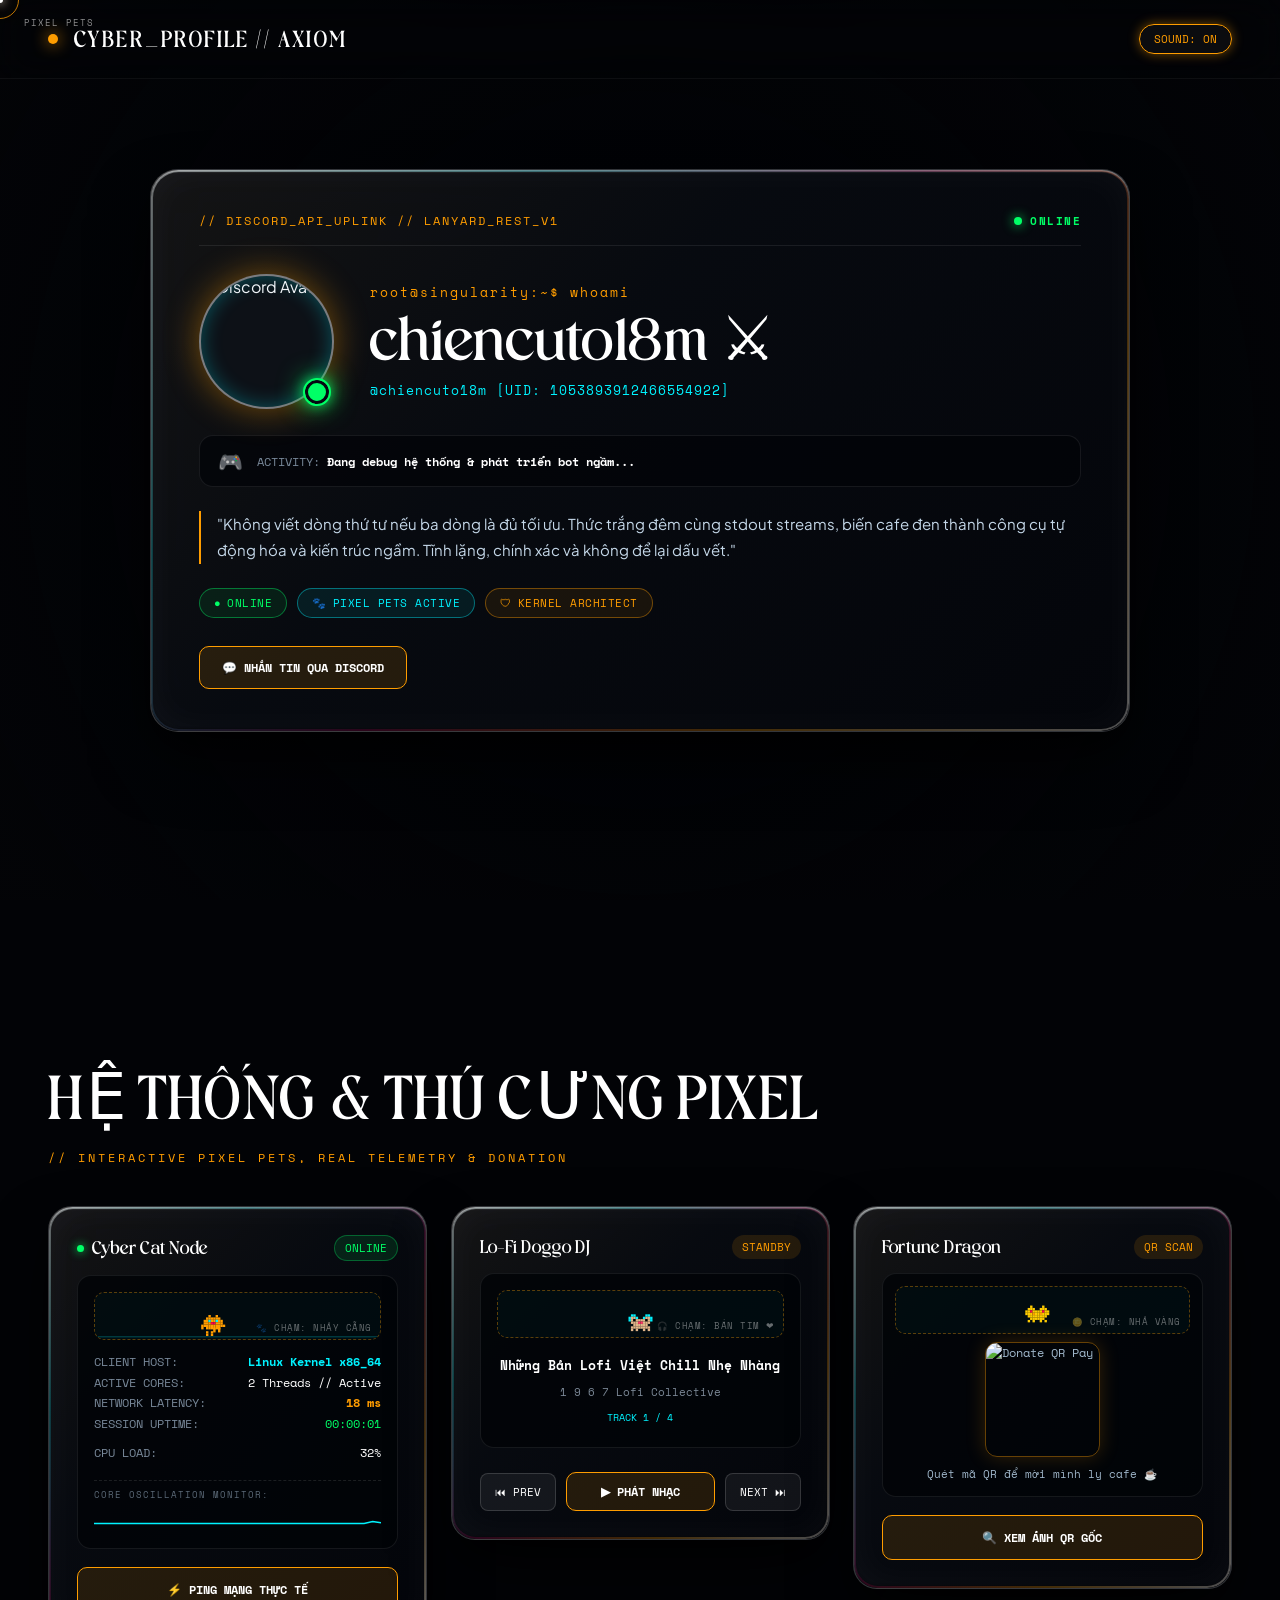
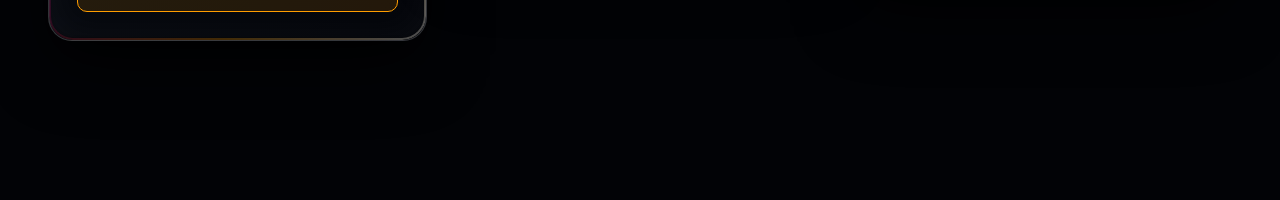
==== commit 58631e8c: "Update index.html" ====
--- a/index.html
+++ b/index.html
@@ -1,4 +1,3 @@
-
 <!DOCTYPE html>
 <html lang="vi">
 <head>
@@ -17,7 +16,6 @@
     }
   </style>
 
-  <link rel="preconnect" href="https://fonts.googleapis.com">
   <link rel="preconnect" href="https://fonts.gstatic.com" crossorigin>
   <link href="https://fonts.googleapis.com/css2?family=Plus+Jakarta+Sans:wght@300;400;500;600;700&family=Space+Mono:ital,wght@0,400;0,700;1,400&display=swap" rel="stylesheet">
 
@@ -203,48 +201,6 @@
       box-shadow: 0 0 15px var(--accent);
       transition: width 0.1s linear;
     }
-
-    #security-toast {
-      position: fixed;
-      top: 32px;
-      left: 50%;
-      transform: translateX(-50%) translateY(-150%);
-      background: rgba(20, 4, 8, 0.95);
-      border: 1px solid #ff0055;
-      box-shadow: 0 10px 40px rgba(255, 0, 85, 0.4), inset 0 0 15px rgba(255, 0, 85, 0.2);
-      border-radius: 8px;
-      padding: 16px 28px;
-      z-index: 300000;
-      backdrop-filter: blur(20px);
-      display: flex;
-      align-items: center;
-      gap: 16px;
-      transition: transform 0.4s cubic-bezier(0.16, 1, 0.3, 1);
-      pointer-events: none;
-    }
-
-    #security-toast.active { transform: translateX(-50%) translateY(0); }
-    .toast-icon { font-size: 20px; color: #ff0055; animation: beacon-pulse 0.5s infinite alternate; }
-    .toast-title { font-family: var(--font-mono); font-size: 12px; font-weight: bold; color: #ff0055; letter-spacing: 1px; }
-    .toast-desc { font-family: var(--font-mono); font-size: 11px; color: #ffd6e0; }
-
-    #devtools-lockdown {
-      position: fixed;
-      inset: 0;
-      background: rgba(3, 1, 2, 0.98);
-      z-index: 400000;
-      display: none;
-      flex-direction: column;
-      justify-content: center;
-      align-items: center;
-      text-align: center;
-      padding: 30px;
-      backdrop-filter: blur(30px);
-    }
-
-    #devtools-lockdown.active { display: flex; }
-    .lockdown-title { font-family: var(--font-display); font-size: clamp(32px, 5vw, 56px); color: #ff0055; margin-bottom: 16px; text-shadow: 0 0 20px #ff0055; }
-    .lockdown-desc { font-family: var(--font-mono); font-size: 14px; color: #ffb3c6; max-width: 600px; line-height: 1.8; }
 
     .liquid-glass-container {
       perspective: 1400px;
@@ -326,16 +282,6 @@
     .liquid-glass:hover .glass-glare { opacity: 1; }
     .liquid-glass:hover .glass-shimmer { transform: rotate(25deg) translateY(100%); }
 
-    .liquid-glass:hover {
-      box-shadow: 
-        0 40px 90px -20px rgba(0, 0, 0, 0.95),
-        0 0 50px rgba(255, 157, 0, 0.2),
-        inset 0 2px 2px 0 rgba(255, 255, 255, 0.7),
-        inset 0 -2px 4px 0 rgba(0, 0, 0, 0.8);
-    }
-
-    html.lenis, html.lenis body { height: auto; }
-
     body {
       background-color: var(--bg);
       color: #f0f4f8;
@@ -408,81 +354,6 @@
       gap: 16px;
     }
 
-    .lang-dropdown-wrapper {
-      position: relative;
-    }
-
-    .lang-btn {
-      background: rgba(255, 255, 255, 0.05);
-      border: 1px solid rgba(255, 255, 255, 0.16);
-      color: #fff;
-      font-family: var(--font-mono);
-      font-size: 11px;
-      padding: 6px 14px;
-      border-radius: 20px;
-      display: flex;
-      align-items: center;
-      gap: 8px;
-      transition: all 0.25s;
-      letter-spacing: 1px;
-    }
-
-    .lang-btn:hover {
-      border-color: var(--accent);
-      background: rgba(255, 157, 0, 0.1);
-      box-shadow: 0 0 15px rgba(255, 157, 0, 0.25);
-    }
-
-    .lang-menu {
-      position: absolute;
-      top: calc(100% + 12px);
-      right: 0;
-      background: rgba(10, 14, 22, 0.95);
-      border: 1px solid rgba(255, 255, 255, 0.18);
-      border-radius: 14px;
-      padding: 8px;
-      min-width: 170px;
-      backdrop-filter: blur(28px) saturate(200%);
-      box-shadow: 0 20px 50px rgba(0, 0, 0, 0.85), 0 0 25px rgba(255, 157, 0, 0.15);
-      display: none;
-      flex-direction: column;
-      gap: 4px;
-      z-index: 1000;
-      animation: drop-fade 0.25s cubic-bezier(0.16, 1, 0.3, 1);
-    }
-
-    @keyframes drop-fade {
-      from { opacity: 0; transform: translateY(-8px); }
-      to { opacity: 1; transform: translateY(0); }
-    }
-
-    .lang-menu.open {
-      display: flex;
-    }
-
-    .lang-item {
-      padding: 8px 14px;
-      border-radius: 8px;
-      color: #b0c4d8;
-      font-family: var(--font-mono);
-      font-size: 12px;
-      display: flex;
-      align-items: center;
-      justify-content: space-between;
-      transition: all 0.2s;
-    }
-
-    .lang-item:hover {
-      background: rgba(255, 157, 0, 0.15);
-      color: #fff;
-    }
-
-    .lang-item.active {
-      color: var(--accent);
-      font-weight: bold;
-      background: rgba(255, 157, 0, 0.08);
-    }
-
     .audio-btn {
       background: rgba(255, 255, 255, 0.04);
       border: 1px solid rgba(255, 255, 255, 0.15);
@@ -542,10 +413,6 @@
       object-fit: cover;
       display: block;
       transition: transform 0.3s ease;
-    }
-
-    .profile-avatar-wrap:hover .profile-avatar-img {
-      transform: scale(1.06);
     }
 
     .profile-online-dot {
@@ -600,12 +467,6 @@
       transition: all 0.25s;
     }
 
-    .bio-badge:hover {
-      border-color: var(--accent);
-      color: #fff;
-      transform: translateY(-1px);
-    }
-
     .section-title {
       font-family: var(--font-display);
       font-size: clamp(36px, 5vw, 68px);
@@ -632,7 +493,7 @@
     }
 
     .sample-card {
-      padding: 30px;
+      padding: 28px;
       display: flex;
       flex-direction: column;
       justify-content: space-between;
@@ -643,12 +504,12 @@
       display: flex;
       justify-content: space-between;
       align-items: center;
-      margin-bottom: 18px;
+      margin-bottom: 14px;
     }
 
     .sample-type {
       font-family: var(--font-heading);
-      font-size: 20px;
+      font-size: 19px;
       color: #fff;
     }
 
@@ -664,83 +525,48 @@
     .sample-box {
       background: rgba(2, 4, 8, 0.85);
       border: 1px solid rgba(255, 255, 255, 0.08);
-      border-radius: 12px;
-      padding: 18px;
+      border-radius: 14px;
+      padding: 16px;
       font-family: var(--font-mono);
-      font-size: 12px;
+      font-size: 11.5px;
       line-height: 1.8;
       color: #a0b8cc;
-      margin-bottom: 20px;
-      min-height: 150px;
+      margin-bottom: 18px;
+      min-height: 175px;
       position: relative;
       overflow: hidden;
     }
 
     /* =========================================================
-       🐱 PIXEL CAT ANIMATION STYLING
+       🐾 KHUNG HIỂN THỊ PET PIXEL TƯƠNG TÁC CHO 3 Ô
        ========================================================= */
-    .pixel-cat-track {
+    .pixel-pet-stage {
       position: relative;
       width: 100%;
-      height: 38px;
-      margin-bottom: 10px;
+      height: 48px;
+      margin-bottom: 12px;
       background: rgba(0, 243, 255, 0.03);
-      border-radius: 8px;
-      border: 1px dashed rgba(255, 255, 255, 0.1);
+      border: 1px dashed rgba(255, 157, 0, 0.35);
+      border-radius: 10px;
       overflow: hidden;
-      display: flex;
-      align-items: center;
-    }
-
-    .pixel-cat {
+      cursor: pointer;
+    }
+
+    .pixel-pet-stage canvas {
+      width: 100%;
+      height: 100%;
+      display: block;
+    }
+
+    .pet-tip-badge {
       position: absolute;
+      right: 8px;
       bottom: 4px;
-      left: 0;
-      width: 36px;
-      height: 30px;
-      background-size: contain;
-      background-repeat: no-repeat;
-      image-rendering: pixelated;
-      image-rendering: crisp-edges;
-      transition: transform 0.2s ease;
-      filter: drop-shadow(0 0 6px rgba(255, 157, 0, 0.7));
-      animation: catRunTrack 12s linear infinite;
-    }
-
-    .cat-floor-line {
-      position: absolute;
-      bottom: 2px;
-      left: 0;
-      width: 100%;
-      height: 1.5px;
-      background: linear-gradient(90deg, transparent, rgba(0, 243, 255, 0.4), rgba(255, 157, 0, 0.6), transparent);
-    }
-
-    @keyframes catRunTrack {
-      0% {
-        left: -38px;
-        transform: scaleX(1);
-      }
-      48% {
-        left: calc(100% - 2px);
-        transform: scaleX(1);
-      }
-      50% {
-        left: calc(100% - 2px);
-        transform: scaleX(-1);
-      }
-      98% {
-        left: -38px;
-        transform: scaleX(-1);
-      }
-      100% {
-        left: -38px;
-        transform: scaleX(1);
-      }
-    }
-
-    .sample-card:hover .pixel-cat {
-      animation-duration: 6s;
+      font-family: var(--font-mono);
+      font-size: 8.5px;
+      color: rgba(255, 255, 255, 0.4);
+      pointer-events: none;
+      letter-spacing: 0.5px;
     }
 
     .copy-btn {
@@ -750,7 +576,7 @@
       font-family: var(--font-mono);
       font-size: 12px;
       font-weight: bold;
-      padding: 14px;
+      padding: 13px;
       border-radius: 10px;
       transition: all 0.25s;
       display: flex;
@@ -766,147 +592,13 @@
       box-shadow: 0 0 25px var(--accent-glow);
     }
 
-    .social-links-grid {
-      display: grid;
-      grid-template-columns: repeat(auto-fit, minmax(220px, 1fr));
-      gap: 16px;
-      margin-bottom: 40px;
-    }
-
-    .social-btn {
-      padding: 22px;
-      text-decoration: none;
-      color: #fff;
-      display: flex;
-      align-items: center;
-      justify-content: space-between;
-    }
-
-    .social-name {
-      font-family: var(--font-heading);
-      font-size: 18px;
-    }
-
-    .social-handle {
-      font-family: var(--font-mono);
-      font-size: 11px;
-      color: #7b8896;
-    }
-
-    .skills-wrapper {
-      display: flex;
-      flex-direction: column;
-      gap: 16px;
-      max-width: 900px;
-    }
-
-    .skill-card {
-      padding: 22px 30px;
-    }
-
-    .skill-info {
-      display: flex;
-      justify-content: space-between;
-      font-family: var(--font-mono);
-      font-size: 12px;
-      margin-bottom: 10px;
-    }
-
-    .bar-bg {
-      height: 6px;
-      background: rgba(255, 255, 255, 0.08);
-      border-radius: 10px;
-      overflow: hidden;
-    }
-
-    .bar-fill {
-      height: 100%;
-      background: linear-gradient(90deg, var(--accent), #ff4400);
-      box-shadow: 0 0 10px var(--accent-glow);
-    }
-
-    .terminal-wrapper {
-      border: 1px solid rgba(255, 255, 255, 0.15);
-      border-radius: 18px;
-      overflow: hidden;
-      max-width: 900px;
-    }
-
-    .term-head {
-      background: rgba(9, 12, 18, 0.9);
-      padding: 14px 22px;
-      display: flex;
-      justify-content: space-between;
-      align-items: center;
-      border-bottom: 1px solid rgba(255, 255, 255, 0.08);
-      font-family: var(--font-mono);
-      font-size: 12px;
-      color: #7b8896;
-    }
-
-    .term-body {
-      padding: 24px;
-      min-height: 240px;
-      max-height: 380px;
-      overflow-y: auto;
-      font-family: var(--font-mono);
-      font-size: 12.5px;
-      line-height: 1.7;
-      color: #9cb1c5;
-      white-space: pre-wrap;
-    }
-
-    .term-input-row {
-      display: flex;
-      align-items: center;
-      padding: 14px 22px;
-      border-top: 1px solid rgba(255, 255, 255, 0.08);
-      background: rgba(4, 6, 10, 0.8);
-    }
-
-    .term-prompt {
-      color: var(--accent);
-      font-weight: bold;
-      margin-right: 12px;
-    }
-
-    .term-field {
-      background: transparent;
-      border: none;
-      outline: none;
-      color: #fff;
-      font-family: var(--font-mono);
-      font-size: 13px;
-      width: 100%;
-    }
-
-    footer.bottom-hud {
-      position: fixed;
-      bottom: 24px; left: 48px; right: 48px;
-      display: flex;
-      justify-content: space-between;
-      align-items: center;
-      z-index: 50;
-      pointer-events: none;
-      font-family: var(--font-mono);
-      font-size: 11px;
-      color: #5c6a78;
-    }
-
-    .hud-left, .hud-right {
-      pointer-events: auto;
-      display: flex;
-      align-items: center;
-      gap: 20px;
-    }
-
     .player-controls {
       display: flex;
       align-items: center;
       justify-content: center;
       gap: 10px;
       width: 100%;
-      margin-top: 8px;
+      margin-top: 6px;
     }
 
     .player-sub-btn {
@@ -940,13 +632,12 @@
     @media (max-width: 768px) {
       header.nav-bar { padding: 18px 24px; }
       .content-stream { padding: 0 24px; }
-      footer.bottom-hud { display: none; }
     }
   </style>
 </head>
 <body>
 
-  <!-- KHUNG YOUTUBE PLAYER -->
+  <!-- YOUTUBE PLAYER ẨN -->
   <div id="yt-hidden-player"></div>
 
   <canvas id="click-particles-canvas"></canvas>
@@ -957,34 +648,17 @@
       <div class="loader-ring-inner"></div>
       <div class="loader-dot-center"></div>
     </div>
-    <div class="loader-title" id="loader-title">INITIALIZING QUANTUM PROFILE</div>
-    <div class="loader-status-stream" id="loader-status">SYNCING WITH DISCORD API CORE [0%]</div>
+    <div class="loader-title">INITIALIZING QUANTUM PROFILE</div>
+    <div class="loader-status-stream" id="loader-status">SUMMONING PIXEL PETS [0%]</div>
     <div class="loader-bar-bg">
       <div class="loader-bar-fill" id="loader-progress"></div>
     </div>
-    <div style="font-family: var(--font-mono); font-size: 10px; color: #5c6a78; margin-top: 18px; letter-spacing: 1px;">[CHẠM VÀO MÀN HÌNH ĐỂ VÀO NGAY & PHÁT NHẠC]</div>
-  </div>
-
-  <div id="security-toast">
-    <div class="toast-icon">⚠</div>
-    <div>
-      <div class="toast-title" id="toast-title">SECURITY DEFENSE ACTIVE</div>
-      <div class="toast-desc" id="toast-desc">Hành vi bị ngăn chặn bởi hệ thống phòng thủ Kernel.</div>
-    </div>
-  </div>
-
-  <div id="devtools-lockdown">
-    <div class="lockdown-title">SECURITY LOCKDOWN</div>
-    <div class="lockdown-desc" id="lockdown-desc">
-      [CẢNH BÁO MÃ ĐỘC]: Đã phát hiện công cụ kiểm tra mã nguồn đang hoạt động.<br>
-      Toàn bộ giao diện đã được mã hóa tự động để bảo vệ quyền sở hữu trí tuệ.<br><br>
-      <strong>VUI LÒNG ĐÓNG DEVELOPER TOOLS ĐỂ MỞ KHÓA GIAO DIỆN.</strong>
-    </div>
+    <div style="font-family: var(--font-mono); font-size: 10px; color: #5c6a78; margin-top: 18px; letter-spacing: 1px;">[CHẠM VÀO MÀN HÌNH ĐỂ VÀO NGAY]</div>
   </div>
 
   <div id="cursor-dot"></div>
   <div id="cursor-ring"></div>
-  <div id="cursor-tag">I18N LANG</div>
+  <div id="cursor-tag">PIXEL PETS</div>
 
   <canvas id="blackhole-canvas"></canvas>
   <div class="space-vignette"></div>
@@ -992,50 +666,17 @@
   <header class="nav-bar">
     <div class="brand-group">
       <div class="singularity-beacon"></div>
-      <div class="brand-title" id="i18n-brand">CYBER_PROFILE // AXIOM</div>
+      <div class="brand-title">CYBER_PROFILE // AXIOM</div>
     </div>
     
     <div class="nav-controls">
-      <div class="lang-dropdown-wrapper">
-        <button class="lang-btn" id="lang-btn-current" onclick="toggleLangMenu(event)">
-          <span>🌐</span>
-          <span id="current-lang-text">TIẾNG VIỆT</span>
-          <span style="font-size: 8px;">▼</span>
-        </button>
-        <div class="lang-menu" id="lang-dropdown-menu">
-          <div class="lang-item active" onclick="switchLanguage('vi')">
-            <span>🇻🇳 Tiếng Việt</span>
-            <span>✓</span>
-          </div>
-          <div class="lang-item" onclick="switchLanguage('en')">
-            <span>🇬🇧 English</span>
-            <span></span>
-          </div>
-          <div class="lang-item" onclick="switchLanguage('ja')">
-            <span>🇯🇵 日本語</span>
-            <span></span>
-          </div>
-          <div class="lang-item" onclick="switchLanguage('ko')">
-            <span>🇰🇷 한국어</span>
-            <span></span>
-          </div>
-          <div class="lang-item" onclick="switchLanguage('zh')">
-            <span>🇨🇳 中文</span>
-            <span></span>
-          </div>
-          <div class="lang-item" onclick="switchLanguage('es')">
-            <span>🇪🇸 Español</span>
-            <span></span>
-          </div>
-        </div>
-      </div>
-
       <button class="audio-btn active" id="audio-toggle" onclick="toggleAudio()">SOUND: ON</button>
     </div>
   </header>
 
   <main class="content-stream">
 
+    <!-- HERO SECTION -->
     <section class="scene-section" id="sec-profile" style="display: flex; justify-content: center; align-items: center; padding: 100px 0;">
       <div class="liquid-glass-container" style="max-width: 980px; width: 100%;">
         <div class="liquid-glass" style="padding: 42px 48px; border-radius: 28px;">
@@ -1083,7 +724,7 @@
             </div>
           </div>
 
-          <div class="bio-philosophy" id="i18n-philosophy">
+          <div class="bio-philosophy">
             "Không viết dòng thứ tư nếu ba dòng là đủ tối ưu. Thức trắng đêm cùng stdout streams, biến cafe đen thành công cụ tự động hóa và kiến trúc ngầm. Tĩnh lặng, chính xác và không để lại dấu vết."
           </div>
 
@@ -1091,40 +732,32 @@
             <span class="bio-badge" style="border-color: rgba(0, 255, 102, 0.4); background: rgba(0, 255, 102, 0.08); color: #00ff66;">
               <span>●</span> ONLINE
             </span>
-            <span class="bio-badge" style="border-color: rgba(88, 101, 242, 0.4); background: rgba(88, 101, 242, 0.12); color: #8ea1ff;">
-              <span>👾</span> DISCORD LINKED
-            </span>
             <span class="bio-badge" style="border-color: rgba(0, 243, 255, 0.4); background: rgba(0, 243, 255, 0.08); color: #00f3ff;">
-              <span>⚡</span> BOT DEVELOPER
+              <span>🐾</span> PIXEL PETS ACTIVE
             </span>
             <span class="bio-badge" style="border-color: rgba(255, 157, 0, 0.4); background: rgba(255, 157, 0, 0.08); color: var(--accent);">
               <span>🛡</span> KERNEL ARCHITECT
             </span>
-            <span class="bio-badge" style="border-color: rgba(255, 68, 68, 0.4); background: rgba(255, 68, 68, 0.08); color: #ff6666;">
-              <span>☕</span> CAFFEINE OVERFLOW
-            </span>
           </div>
 
           <div style="display: flex; justify-content: space-between; align-items: center; flex-wrap: wrap; gap: 14px;">
             <a href="https://discord.com/users/1053893912466554922" target="_blank" class="copy-btn" style="text-decoration: none; padding: 12px 22px;">
               <span>💬 NHẮN TIN QUA DISCORD</span>
             </a>
-            <div style="font-family: var(--font-mono); font-size: 11px; color: #6e7f91; letter-spacing: 1px;">
-              ✦ CUỘN TRANG XUỐNG ĐỂ TRUY CẬP TIỆN ÍCH HỆ THỐNG VÀ TERMINAL
-            </div>
           </div>
 
         </div>
       </div>
     </section>
 
+    <!-- 02: TIỆN ÍCH HỆ THỐNG & 3 CON PET PIXEL ĐỘC QUYỀN TƯƠNG TÁC -->
     <section class="scene-section" id="sec-samples">
-      <h2 class="section-title" id="i18n-samples-title">Hệ Thống & Tiện Ích</h2>
-      <div class="section-meta" id="i18n-samples-meta">// REAL-TIME TELEMETRY, VIETNAMESE LO-FI & DONATION QR</div>
+      <h2 class="section-title">Hệ Thống & Thú Cưng Pixel</h2>
+      <div class="section-meta">// INTERACTIVE PIXEL PETS, REAL TELEMETRY & DONATION</div>
 
       <div class="bio-samples-grid">
         
-        <!-- THẺ 1: STATUS CÓ MÈO PIXEL CHẠY ĐỘC ĐÁO & GIỮ NGUYÊN STATUS -->
+        <!-- =================== THẺ 1: MÈO CYBER RUNNER & TELEMETRY =================== -->
         <div class="liquid-glass-container">
           <div class="sample-card liquid-glass">
             <div class="glass-glare"></div>
@@ -1133,36 +766,16 @@
               <div class="sample-head">
                 <div style="display:flex; align-items:center; gap:8px;">
                   <span class="singularity-beacon" style="width:7px; height:7px; background:#00ff66; box-shadow:0 0 10px #00ff66;"></span>
-                  <span class="sample-type" style="font-size:17px;">Live Node Stats</span>
+                  <span class="sample-type">Cyber Cat Node</span>
                 </div>
                 <span class="sample-target" id="sys-status-badge" style="color:#00ff66; background:rgba(0,255,102,0.1); border:1px solid rgba(0,255,102,0.3);">ONLINE</span>
               </div>
 
-              <!-- KHUNG STATUS KÈM MÈO PIXEL CHẠY -->
-              <div class="sample-box" style="font-family: var(--font-mono); font-size: 11px; line-height: 1.8; padding: 14px 16px;">
-                
-                <!-- ĐƯỜNG CHẠY CỦA MÈO PIXEL RETRO -->
-                <div class="pixel-cat-track" title="Pixel Cyber Cat Companion">
-                  <div class="pixel-cat" id="pixel-cat-sprite">
-                    <!-- Ảnh SVG Vector Mèo Pixel Nét Căng Chạy Bộ -->
-                    <svg viewBox="0 0 32 24" width="34" height="26" fill="none" xmlns="http://www.w3.org/2000/svg">
-                      <rect x="6" y="2" width="4" height="6" fill="#ff9d00"/>
-                      <rect x="18" y="2" width="4" height="6" fill="#ff9d00"/>
-                      <rect x="8" y="6" width="12" height="10" fill="#ffa726"/>
-                      <rect x="10" y="8" width="3" height="3" fill="#000"/>
-                      <rect x="15" y="8" width="3" height="3" fill="#000"/>
-                      <rect x="11" y="9" width="1" height="1" fill="#00f3ff"/>
-                      <rect x="16" y="9" width="1" height="1" fill="#00f3ff"/>
-                      <rect x="12" y="12" width="4" height="2" fill="#ff5722"/>
-                      <rect x="4" y="12" width="20" height="8" fill="#fb8c00"/>
-                      <rect x="22" y="10" width="4" height="4" fill="#fb8c00"/>
-                      <rect x="24" y="8" width="4" height="4" fill="#ff9d00"/>
-                      <rect x="6" y="20" width="4" height="4" fill="#e65100"/>
-                      <rect x="18" y="20" width="4" height="4" fill="#e65100"/>
-                      <rect x="2" y="14" width="4" height="2" fill="#ffe082"/>
-                    </svg>
-                  </div>
-                  <div class="cat-floor-line"></div>
+              <div class="sample-box">
+                <!-- SÂN CHƠI CHO MÈO PIXEL (CHẠM VÀO ĐỂ MÈO NHẢY CẪNG LÊN) -->
+                <div class="pixel-pet-stage" onclick="interactCat(event)" title="Chạm để mèo Pixel nhảy cẫng!">
+                  <canvas id="pet-cat-canvas" width="300" height="48"></canvas>
+                  <span class="pet-tip-badge">🐾 CHẠM: NHẢY CẪNG</span>
                 </div>
 
                 <div style="display:flex; justify-content:space-between;">
@@ -1194,7 +807,7 @@
 
                 <div style="margin-top: 10px; border-top: 1px dashed rgba(255,255,255,0.1); padding-top: 6px;">
                   <div style="font-size:9px; color:#5c6a78; margin-bottom:2px; letter-spacing:1px;">CORE OSCILLATION MONITOR:</div>
-                  <canvas id="sys-sparkline" width="280" height="28" style="width:100%; height:28px; display:block;"></canvas>
+                  <canvas id="sys-sparkline" width="280" height="26" style="width:100%; height:26px; display:block;"></canvas>
                 </div>
               </div>
             </div>
@@ -1205,21 +818,29 @@
           </div>
         </div>
 
-        <!-- THẺ 2: JUKEBOX YOUTUBE LOFI VIỆT NAM -->
+        <!-- =================== THẺ 2: CÚN LO-FI DJ GẬT ĐẦU & NHẠC YOUTUBE =================== -->
         <div class="liquid-glass-container">
           <div class="sample-card liquid-glass">
             <div class="glass-glare"></div>
             <div class="glass-shimmer"></div>
             <div>
               <div class="sample-head">
-                <span class="sample-type">V-Lofi Jukebox</span>
+                <span class="sample-type">Lo-Fi Doggo DJ</span>
                 <span class="sample-target" id="lofi-track-status">STANDBY</span>
               </div>
-              <div class="sample-box" style="display: flex; flex-direction: column; justify-content: center; align-items: center; text-align: center; gap: 8px; min-height: 165px;">
-                <div style="font-size: 26px; animation: beacon-pulse 2s infinite ease-in-out;">🎧</div>
-                <div style="color: #fff; font-weight: bold; font-size: 13px;" id="lofi-title">Đang đồng bộ YouTube...</div>
-                <div style="color: #7b8896; font-size: 11px;" id="lofi-artist">Lofi Chill Việt Nam Live</div>
-                <div style="color: var(--accent-blue); font-size: 10px; font-family: var(--font-mono);" id="lofi-track-counter">TRACK 1 / 4</div>
+              
+              <div class="sample-box">
+                <!-- SÂN KHẤU CỦA CÚN PIXEL ĐEO TAI NGHE (CHẠM VÀO ĐỂ BẮN TIM & PHÁT NHẠC) -->
+                <div class="pixel-pet-stage" onclick="interactDog(event)" title="Chạm để cún Lo-Fi bắn tim!">
+                  <canvas id="pet-dog-canvas" width="300" height="48"></canvas>
+                  <span class="pet-tip-badge">🎧 CHẠM: BẮN TIM ❤</span>
+                </div>
+
+                <div style="display: flex; flex-direction: column; justify-content: center; align-items: center; text-align: center; gap: 6px; padding: 4px 0;">
+                  <div style="color: #fff; font-weight: bold; font-size: 13px;" id="lofi-title">Đang đồng bộ YouTube...</div>
+                  <div style="color: #7b8896; font-size: 11px;" id="lofi-artist">Lofi Chill Việt Nam Live</div>
+                  <div style="color: var(--accent-blue); font-size: 10px; font-family: var(--font-mono);" id="lofi-track-counter">TRACK 1 / 4</div>
+                </div>
               </div>
             </div>
 
@@ -1235,24 +856,31 @@
           </div>
         </div>
 
-        <!-- THẺ 3: DONATE QR -->
+        <!-- =================== THẺ 3: RỒNG VÀNG PIXEL PHÁT TÀI & QR PAY =================== -->
         <div class="liquid-glass-container">
           <div class="sample-card liquid-glass">
             <div class="glass-glare"></div>
             <div class="glass-shimmer"></div>
             <div>
               <div class="sample-head">
-                <span class="sample-type">Tip & Donate</span>
+                <span class="sample-type">Fortune Dragon</span>
                 <span class="sample-target">QR SCAN</span>
               </div>
+              
               <div class="sample-box" style="display: flex; flex-direction: column; align-items: center; justify-content: center; padding: 12px;">
-                <div style="position: relative; width: 125px; height: 125px; border-radius: 12px; overflow: hidden; border: 1.5px solid rgba(255, 157, 0, 0.4); box-shadow: 0 0 20px rgba(255, 157, 0, 0.2);">
+                <!-- RỒNG VÀNG PIXEL BAY LƯỢN (CHẠM ĐỂ RƠI TIỀN VÀNG & COPY STK) -->
+                <div class="pixel-pet-stage" onclick="interactDragon(event)" style="margin-bottom: 8px;" title="Chạm để rồng nhả tiền xu vàng!">
+                  <canvas id="pet-dragon-canvas" width="300" height="48"></canvas>
+                  <span class="pet-tip-badge">🪙 CHẠM: NHẢ VÀNG</span>
+                </div>
+
+                <div style="position: relative; width: 115px; height: 115px; border-radius: 12px; overflow: hidden; border: 1.5px solid rgba(255, 157, 0, 0.4); box-shadow: 0 0 20px rgba(255, 157, 0, 0.2);">
                   <img id="donate-qr-img" 
                        src="https://cdn.upanhlaylink.com/i/bhMtLMHZ.jpeg" 
                        alt="Donate QR Pay" 
                        style="width: 100%; height: 100%; object-fit: cover; display: block;">
                 </div>
-                <div style="font-size: 11px; color: #a0b8cc; margin-top: 10px; font-family: var(--font-mono); text-align: center;">
+                <div style="font-size: 10.5px; color: #a0b8cc; margin-top: 8px; font-family: var(--font-mono); text-align: center;">
                   Quét mã QR để mời mình ly cafe ☕
                 </div>
               </div>
@@ -1266,139 +894,232 @@
       </div>
     </section>
 
-    <section class="scene-section" id="sec-socials">
-      <h2 class="section-title" id="i18n-socials-title">Kênh Kết Nối & Kỹ Năng</h2>
-      <div class="section-meta" id="i18n-socials-meta">// SOCIAL PROFILES & PROFICIENCY</div>
-
-      <div class="social-links-grid">
-        <div class="liquid-glass-container">
-          <a href="https://github.com" target="_blank" class="social-btn liquid-glass">
-            <div class="glass-glare"></div>
-            <div class="glass-shimmer"></div>
-            <div>
-              <div class="social-name">GitHub</div>
-              <div class="social-handle">@cyber_phantom</div>
-            </div>
-            <span style="color:var(--accent);">↗</span>
-          </a>
-        </div>
-
-        <div class="liquid-glass-container">
-          <a href="https://discord.com/users/1053893912466554922" target="_blank" class="social-btn liquid-glass">
-            <div class="glass-glare"></div>
-            <div class="glass-shimmer"></div>
-            <div>
-              <div class="social-name">Discord</div>
-              <div class="social-handle">@chiencuto18m</div>
-            </div>
-            <span style="color:var(--accent);">↗</span>
-          </a>
-        </div>
-
-        <div class="liquid-glass-container">
-          <a href="https://facebook.com" target="_blank" class="social-btn liquid-glass">
-            <div class="glass-glare"></div>
-            <div class="glass-shimmer"></div>
-            <div>
-              <div class="social-name">Facebook</div>
-              <div class="social-handle">/cyber.architect</div>
-            </div>
-            <span style="color:var(--accent);">↗</span>
-          </a>
-        </div>
-
-        <div class="liquid-glass-container">
-          <a href="https://tiktok.com" target="_blank" class="social-btn liquid-glass">
-            <div class="glass-glare"></div>
-            <div class="glass-shimmer"></div>
-            <div>
-              <div class="social-name">TikTok</div>
-              <div class="social-handle">@underground_dev</div>
-            </div>
-            <span style="color:var(--accent);">↗</span>
-          </a>
-        </div>
-      </div>
-
-      <div class="skills-wrapper">
-        <div class="liquid-glass-container">
-          <div class="skill-card liquid-glass">
-            <div class="glass-glare"></div>
-            <div class="glass-shimmer"></div>
-            <div class="skill-info">
-              <span style="color:#fff; font-weight:bold;">Python / Automation Scripting</span>
-              <span style="color:var(--accent);">98%</span>
-            </div>
-            <div class="bar-bg"><div class="bar-fill" style="width: 98%;"></div></div>
-          </div>
-        </div>
-
-        <div class="liquid-glass-container">
-          <div class="skill-card liquid-glass">
-            <div class="glass-glare"></div>
-            <div class="glass-shimmer"></div>
-            <div class="skill-info">
-              <span style="color:#fff; font-weight:bold;">Telegram Bots & API Integration</span>
-              <span style="color:var(--accent);">95%</span>
-            </div>
-            <div class="bar-bg"><div class="bar-fill" style="width: 95%;"></div></div>
-          </div>
-        </div>
-
-        <div class="liquid-glass-container">
-          <div class="skill-card liquid-glass">
-            <div class="glass-glare"></div>
-            <div class="glass-shimmer"></div>
-            <div class="skill-info">
-              <span style="color:#fff; font-weight:bold;">Web Front-end & Glassmorphism UI</span>
-              <span style="color:var(--accent);">92%</span>
-            </div>
-            <div class="bar-bg"><div class="bar-fill" style="width: 92%;"></div></div>
-          </div>
-        </div>
-      </div>
-    </section>
-
-    <section class="scene-section" id="sec-terminal">
-      <h2 class="section-title" id="i18n-term-title">Trung Tâm Điều Hành</h2>
-      <div class="section-meta" id="i18n-term-meta">// TÙY BIẾN PROFILE QUA DÒNG LỆNH</div>
-
-      <div class="liquid-glass-container">
-        <div class="terminal-wrapper liquid-glass">
-          <div class="glass-glare"></div>
-          <div class="glass-shimmer"></div>
-          <div class="term-head">
-            <span>termux_kernel.sh</span>
-            <span>ROOT SHELL // CYBER_CORE</span>
-          </div>
-          <div class="term-body" id="term-display">
-            <div>> HỆ THỐNG TERMUX WEB ĐÃ KHỞI CHẠY THÀNH CÔNG.</div>
-            <div>> Gõ '<b>help</b>' để hiển thị toàn bộ danh sách các lệnh tương tác.</div>
-            <div>> Gõ '<b>neofetch</b>', '<b>fastfetch</b>', '<b>btop</b>' hoặc '<b>weather</b>' để trải nghiệm CLI.</div>
-          </div>
-          <form class="term-input-row" onsubmit="handleCommand(event)">
-            <span class="term-prompt">root@profile:~$</span>
-            <input type="text" id="term-in" class="term-field" autocomplete="off" spellcheck="false" placeholder="nhập lệnh (vd: help, fastfetch, btop, weather, pipes, matrix)...">
-          </form>
-        </div>
-      </div>
-    </section>
-
   </main>
-
-  <footer class="bottom-hud">
-    <div class="hud-left">
-      <span>DISCORD_UID: <strong style="color:var(--accent);">1053893912466554922</strong></span>
-    </div>
-    <div class="hud-right">
-      <span>LANG: <strong id="hud-lang-tag" style="color:#00f3ff;">VI (TIẾNG VIỆT)</strong></span>
-      <span>ZOOM: <strong id="hud-zoom" style="color:var(--accent);">28.0</strong></span>
-    </div>
-  </footer>
 
   <script>
     /* =========================================================
-       🎵 1. YOUTUBE IFRAME ENGINE - TẤT CẢ 4 TRACK HOẠT ĐỘNG 100%
+       🐾 0. TRIỆU HỒI 3 CON PET PIXEL VỚI CƠ CHẾ TƯƠNG TÁC ĐỘC QUYỀN
+       ========================================================= */
+
+    // --- CON PET 1: CYBER CAT (MÈO CHẠY VÀ NHẢY CẪNG KHI CHẠM) ---
+    const catCanvas = document.getElementById('pet-cat-canvas');
+    let catX = 15, catY = 0, catVY = 0, isJumping = false;
+    let catDir = 1, catSpeed = 1.6, catFrame = 0;
+
+    const catMatrix = [
+      [0,0,0,1,0,0,1,0,0,0],
+      [0,0,1,1,1,1,1,1,0,0],
+      [0,1,1,2,1,1,2,1,1,0],
+      [0,1,1,1,3,3,1,1,1,0],
+      [1,1,1,1,1,1,1,1,1,1],
+      [1,0,1,1,1,1,1,1,0,0],
+      [0,0,1,0,1,1,0,1,0,0],
+      [0,0,1,0,1,1,0,1,0,0]
+    ];
+
+    function renderCat() {
+      if (!catCanvas) return;
+      const ctx = catCanvas.getContext('2d');
+      const w = catCanvas.width = catCanvas.parentElement.clientWidth;
+      const h = catCanvas.height = catCanvas.parentElement.clientHeight;
+      ctx.clearRect(0, 0, w, h);
+
+      // Đường sàn neon
+      ctx.fillStyle = 'rgba(0, 243, 255, 0.2)';
+      ctx.fillRect(0, h - 3, w, 1.5);
+
+      // Vật lý nhảy
+      if (isJumping) {
+        catY += catVY;
+        catVY += 0.8;
+        if (catY >= 0) {
+          catY = 0;
+          catVY = 0;
+          isJumping = false;
+        }
+      }
+
+      catX += catSpeed * catDir;
+      if (catX > w - 30) catDir = -1;
+      else if (catX < 8) catDir = 1;
+
+      catFrame++;
+      const legJitter = isJumping ? 0 : Math.sin(catFrame * 0.35) * 2;
+      const p = 2.4;
+
+      ctx.save();
+      ctx.translate(catX, h - 24 + catY);
+      if (catDir === -1) {
+        ctx.translate(24, 0);
+        ctx.scale(-1, 1);
+      }
+
+      for (let r = 0; r < catMatrix.length; r++) {
+        for (let c = 0; c < catMatrix[r].length; c++) {
+          const v = catMatrix[r][c];
+          if (!v) continue;
+          let py = r * p;
+          if (r >= 6) py += (c < 5 ? legJitter : -legJitter);
+          ctx.fillStyle = v === 1 ? '#ff9d00' : (v === 2 ? '#00f3ff' : '#ff0055');
+          ctx.fillRect(c * p, py, p, p);
+        }
+      }
+      ctx.restore();
+      requestAnimationFrame(renderCat);
+    }
+    renderCat();
+
+    function interactCat(e) {
+      if (e) e.stopPropagation();
+      playChillClickSound();
+      if (!isJumping) {
+        isJumping = true;
+        catVY = -7.5;
+        catDir *= -1; // Đổi hướng khi giật mình
+        catSpeed = 2.8;
+        setTimeout(() => catSpeed = 1.6, 1200);
+      }
+    }
+
+    // --- CON PET 2: LO-FI DOGGO (CÚN ĐEO TAI NGHE GẬT GÙ & BẮN TIM) ---
+    const dogCanvas = document.getElementById('pet-dog-canvas');
+    let dogHearts = [];
+    let dogFrame = 0;
+
+    const dogMatrix = [
+      [0,4,4,0,0,0,0,4,4,0], // 4: Tai nghe cyan
+      [4,1,1,4,0,0,4,1,1,4],
+      [4,1,2,1,1,1,1,2,1,4],
+      [0,1,1,1,3,3,1,1,1,0],
+      [0,0,1,1,1,1,1,1,0,0],
+      [0,1,1,1,1,1,1,1,1,0],
+      [0,1,0,1,0,0,1,0,1,0]
+    ];
+
+    function renderDog() {
+      if (!dogCanvas) return;
+      const ctx = dogCanvas.getContext('2d');
+      const w = dogCanvas.width = dogCanvas.parentElement.clientWidth;
+      const h = dogCanvas.height = dogCanvas.parentElement.clientHeight;
+      ctx.clearRect(0, 0, w, h);
+
+      dogFrame++;
+      const bob = Math.sin(dogFrame * 0.12) * 2.5; // Nhịp gật đầu theo nhạc
+      const p = 2.4;
+      const startX = w / 2 - 12;
+
+      ctx.save();
+      ctx.translate(startX, h - 24 + bob);
+      for (let r = 0; r < dogMatrix.length; r++) {
+        for (let c = 0; c < dogMatrix[r].length; c++) {
+          const v = dogMatrix[r][c];
+          if (!v) continue;
+          ctx.fillStyle = v === 1 ? '#e0b589' : (v === 2 ? '#000' : (v === 3 ? '#ff3366' : '#00f3ff'));
+          ctx.fillRect(c * p, r * p, p, p);
+        }
+      }
+      ctx.restore();
+
+      // Vẽ tim bay lên khi tương tác
+      for (let i = dogHearts.length - 1; i >= 0; i--) {
+        const ht = dogHearts[i];
+        ht.y -= 1.2;
+        ht.alpha -= 0.02;
+        if (ht.alpha <= 0) {
+          dogHearts.splice(i, 1);
+          continue;
+        }
+        ctx.fillStyle = `rgba(255, 51, 102, ${ht.alpha})`;
+        ctx.font = '12px monospace';
+        ctx.fillText('❤', ht.x, ht.y);
+      }
+
+      requestAnimationFrame(renderDog);
+    }
+    renderDog();
+
+    function interactDog(e) {
+      if (e) e.stopPropagation();
+      playChillClickSound();
+      dogHearts.push({
+        x: (dogCanvas.width / 2) + (Math.random() * 20 - 10),
+        y: dogCanvas.height - 18,
+        alpha: 1.0
+      });
+      toggleLofiAudio(); // Chạm cún = tự bật/tắt nhạc
+    }
+
+    // --- CON PET 3: FORTUNE DRAGON (RỒNG VÀNG BAY & NHẢ TIỀN XU) ---
+    const dragonCanvas = document.getElementById('pet-dragon-canvas');
+    let dragonCoins = [];
+    let dragonFrame = 0;
+
+    const dragonMatrix = [
+      [0,0,1,0,0,0,0,1,0,0],
+      [0,1,1,1,0,0,1,1,1,0],
+      [1,1,2,1,1,1,1,2,1,1],
+      [1,1,1,3,1,1,3,1,1,1],
+      [0,1,1,1,1,1,1,1,1,0],
+      [0,0,1,1,1,1,1,1,0,0],
+      [0,1,0,1,0,0,1,0,1,0]
+    ];
+
+    function renderDragon() {
+      if (!dragonCanvas) return;
+      const ctx = dragonCanvas.getContext('2d');
+      const w = dragonCanvas.width = dragonCanvas.parentElement.clientWidth;
+      const h = dragonCanvas.height = dragonCanvas.parentElement.clientHeight;
+      ctx.clearRect(0, 0, w, h);
+
+      dragonFrame++;
+      const floatY = Math.sin(dragonFrame * 0.08) * 3.5;
+      const floatX = Math.cos(dragonFrame * 0.04) * 8;
+      const p = 2.4;
+      const startX = (w / 2 - 12) + floatX;
+
+      ctx.save();
+      ctx.translate(startX, h - 24 + floatY);
+      for (let r = 0; r < dragonMatrix.length; r++) {
+        for (let c = 0; c < dragonMatrix[r].length; c++) {
+          const v = dragonMatrix[r][c];
+          if (!v) continue;
+          ctx.fillStyle = v === 1 ? '#ffcc00' : (v === 2 ? '#ff0055' : (v === 3 ? '#ff9d00' : '#fff'));
+          ctx.fillRect(c * p, r * p, p, p);
+        }
+      }
+      ctx.restore();
+
+      // Vẽ tiền xu vàng rơi
+      for (let i = dragonCoins.length - 1; i >= 0; i--) {
+        const cn = dragonCoins[i];
+        cn.y += 1.4;
+        cn.alpha -= 0.025;
+        if (cn.alpha <= 0) {
+          dragonCoins.splice(i, 1);
+          continue;
+        }
+        ctx.fillStyle = `rgba(255, 204, 0, ${cn.alpha})`;
+        ctx.font = '10px monospace';
+        ctx.fillText('🪙+1', cn.x, cn.y);
+      }
+
+      requestAnimationFrame(renderDragon);
+    }
+    renderDragon();
+
+    function interactDragon(e) {
+      if (e) e.stopPropagation();
+      playChillClickSound();
+      dragonCoins.push({
+        x: (dragonCanvas.width / 2) + (Math.random() * 24 - 12),
+        y: dragonCanvas.height - 28,
+        alpha: 1.0
+      });
+      navigator.clipboard.writeText("MB Bank: 0382218001").catch(()=>{});
+    }
+
+    /* =========================================================
+       🎵 1. YOUTUBE LO-FI JUKEBOX ENGINE
        ========================================================= */
     const ytPlaylist = [
       {
@@ -1456,17 +1177,14 @@
           origin: window.location.origin
         },
         events: {
-          'onReady': onPlayerReady,
+          'onReady': () => {
+            isYtReady = true;
+            lofiBadge.innerText = 'READY';
+          },
           'onStateChange': onPlayerStateChange,
-          'onError': onPlayerError
+          'onError': () => nextLofiTrack()
         }
       });
-    }
-
-    function onPlayerReady(event) {
-      isYtReady = true;
-      lofiBadge.innerText = 'READY';
-      lofiBadge.style.color = 'var(--accent)';
     }
 
     function onPlayerStateChange(event) {
@@ -1485,11 +1203,6 @@
       }
     }
 
-    function onPlayerError(e) {
-      console.warn("YouTube Player error:", e.data, "tự động chuyển track tiếp theo...");
-      nextLofiTrack();
-    }
-
     function safePlayTrack(index) {
       currentTrackIdx = (index + ytPlaylist.length) % ytPlaylist.length;
       updateTrackUI();
@@ -1497,9 +1210,6 @@
         ytPlayer.loadVideoById(ytPlaylist[currentTrackIdx].videoId);
         ytPlayer.playVideo();
         isYtPlaying = true;
-        lofiBtnLabel.innerText = '⏸ TẠM DỪNG';
-        lofiBadge.innerText = 'BUFFERING';
-        lofiBadge.style.color = 'var(--accent-blue)';
       }
     }
 
@@ -1509,13 +1219,8 @@
         safePlayTrack(currentTrackIdx);
         return;
       }
-      
-      const state = typeof ytPlayer.getPlayerState === 'function' ? ytPlayer.getPlayerState() : -1;
-      if (state === YT.PlayerState.PLAYING) {
-        ytPlayer.pauseVideo();
-      } else {
-        ytPlayer.playVideo();
-      }
+      if (isYtPlaying) ytPlayer.pauseVideo();
+      else ytPlayer.playVideo();
     }
 
     function nextLofiTrack() {
@@ -1532,16 +1237,10 @@
     function triggerFirstAudioGesture() {
       if (hasInteracted) return;
       hasInteracted = true;
-      if (isYtReady && ytPlayer) {
-        ytPlayer.playVideo();
-      }
-      ['click', 'touchstart', 'keydown'].forEach(evt => {
-        window.removeEventListener(evt, triggerFirstAudioGesture);
-      });
-    }
-    ['click', 'touchstart', 'keydown'].forEach(evt => {
-      window.addEventListener(evt, triggerFirstAudioGesture, { passive: true });
-    });
+      if (isYtReady && ytPlayer) ytPlayer.playVideo();
+      ['click', 'touchstart', 'keydown'].forEach(evt => window.removeEventListener(evt, triggerFirstAudioGesture));
+    }
+    ['click', 'touchstart', 'keydown'].forEach(evt => window.addEventListener(evt, triggerFirstAudioGesture, { passive: true }));
 
     /* =========================================================
        2. LOADER GUI LOGIC
@@ -1549,15 +1248,7 @@
     const loaderGui = document.getElementById('loader-gui');
     const loaderProgress = document.getElementById('loader-progress');
     const loaderStatus = document.getElementById('loader-status');
-
     let loadPercent = 0;
-    const loadSteps = [
-      "SYNCHRONIZING GRAVITATIONAL FIELD [20%]",
-      "SYNCING DISCORD LANYARD API [45%]",
-      "CONNECTING YOUTUBE LO-FI CORE [70%]",
-      "ENFORCING ANTI-DEBUGGER TRIPWIRES [90%]",
-      "ACCESS GRANTED // READY [100%]"
-    ];
 
     function dismissLoader() {
       if (!loaderGui || loaderGui.classList.contains('loaded')) return;
@@ -1577,199 +1268,66 @@
     const loadInterval = setInterval(() => {
       loadPercent += Math.floor(Math.random() * 12) + 8;
       if (loadPercent > 100) loadPercent = 100;
-      
       if (loaderProgress) loaderProgress.style.width = `${loadPercent}%`;
-
-      const stepIndex = Math.min(Math.floor((loadPercent / 100) * loadSteps.length), loadSteps.length - 1);
-      if (loaderStatus) loaderStatus.innerText = loadSteps[stepIndex];
+      if (loaderStatus) loaderStatus.innerText = `ACTIVATING QUANTUM PROFILE [${loadPercent}%]`;
 
       if (loadPercent >= 100) {
         clearInterval(loadInterval);
         setTimeout(dismissLoader, 150);
       }
     }, 35);
-
     setTimeout(dismissLoader, 1500);
 
     /* =========================================================
-       3. FETCH REAL DISCORD AVATAR & INFO TỪ LANYARD API
+       3. LANYARD REST API FOR DISCORD
        ========================================================= */
     const DISCORD_USER_ID = "1053893912466554922";
-
     async function syncDiscordProfile() {
       try {
         const res = await fetch(`https://api.lanyard.rest/v1/users/${DISCORD_USER_ID}`);
         const json = await res.json();
         if (json.success && json.data) {
           const user = json.data.discord_user;
-          
           if (user.avatar) {
             const ext = user.avatar.startsWith('a_') ? 'gif' : 'png';
-            const avatarUrl = `https://cdn.discordapp.com/avatars/${user.id}/${user.avatar}.${ext}?size=256`;
-            document.getElementById('discord-real-avatar').src = avatarUrl;
+            document.getElementById('discord-real-avatar').src = `https://cdn.discordapp.com/avatars/${user.id}/${user.avatar}.${ext}?size=256`;
           }
-
           if (user.global_name || user.username) {
-            const displayName = user.global_name || user.username;
-            document.getElementById('user-display-name').innerText = `${displayName} ⚔`;
+            document.getElementById('user-display-name').innerText = `${user.global_name || user.username} ⚔`;
             document.getElementById('discord-real-username').innerText = user.username;
           }
-
           const actEl = document.getElementById('discord-real-activity');
           if (json.data.listening_to_spotify && json.data.spotify) {
-            actEl.innerHTML = `🎧 Đang nghe Spotify: <span style="color:#1db954; font-weight:bold;">${json.data.spotify.song}</span> - ${json.data.spotify.artist}`;
+            actEl.innerHTML = `🎧 Đang nghe Spotify: <span style="color:#1db954; font-weight:bold;">${json.data.spotify.song}</span>`;
           } else if (json.data.activities && json.data.activities.length > 0) {
-            const mainAct = json.data.activities.find(a => a.type !== 4) || json.data.activities[0];
-            actEl.innerText = `${mainAct.name}${mainAct.details ? ' • ' + mainAct.details : ''}`;
+            actEl.innerText = json.data.activities[0].name;
           }
         }
-      } catch (err) {
-        console.warn("Lanyard API unreachable:", err);
-      }
+      } catch (err) {}
     }
     syncDiscordProfile();
 
     /* =========================================================
-       4. I18N MULTI-LANGUAGE
+       4. AUDIO CONTEXT SYNTHESIZER
        ========================================================= */
-    const i18nData = {
-      vi: {
-        label: "TIẾNG VIỆT",
-        brand: "CYBER_PROFILE // AXIOM",
-        philosophy: '"Không viết dòng thứ tư nếu ba dòng là đủ tối ưu. Thức trắng đêm cùng stdout streams, biến cafe đen thành công cụ tự động hóa và kiến trúc ngầm. Tĩnh lặng, chính xác và không để lại dấu vết."',
-        samplesTitle: "Hệ Thống & Tiện Ích",
-        samplesMeta: "// REAL-TIME TELEMETRY, VIETNAMESE LO-FI & DONATION QR",
-        socialsTitle: "Kênh Kết Nối & Kỹ Năng",
-        socialsMeta: "// SOCIAL PROFILES & PROFICIENCY",
-        termTitle: "Trung Tâm Điều Hành",
-        termMeta: "// TÙY BIẾN PROFILE QUA DÒNG LỆNH"
-      },
-      en: {
-        label: "ENGLISH",
-        brand: "CYBER_PROFILE // AXIOM",
-        philosophy: '"Never write a fourth line if three can optimize the problem. Late nights with stdout streams, turning black coffee into automation bots and underground architectures. Stillness, precision, no traces left."',
-        samplesTitle: "System & Utilities",
-        samplesMeta: "// REAL-TIME TELEMETRY, VIETNAMESE LO-FI & DONATION QR",
-        socialsTitle: "Social Uplinks & Skills",
-        socialsMeta: "// SOCIAL PROFILES & PROFICIENCY",
-        termTitle: "Command Center",
-        termMeta: "// DIRECT PROFILE COMMAND CONTROLLER"
-      },
-      ja: {
-        label: "日本語",
-        brand: "サイバー・プロファイル // AXIOM",
-        philosophy: '"3行で解決できる問題なら、4行目を書くことはない。夜を徹してstdoutを見つめ、ブラックコーヒーを自動化ツールへと変える。静寂、正確、痕跡なし。"',
-        samplesTitle: "システム & ユーティリティ",
-        samplesMeta: "// リアルタイムテレメトリ、ベトナムLo-Fi、QR寄付",
-        socialsTitle: "リンク＆スキルマトリクス",
-        socialsMeta: "// ソーシャルプロファイル & 習熟度",
-        termTitle: "オペレーション・ターミナル",
-        termMeta: "// コマンドラインによるプロファイル管理"
-      },
-      ko: {
-        label: "한국어",
-        brand: "사이버_프로필 // AXIOM",
-        philosophy: '"세 줄로 해결될 문제에 네 번째 줄을 쓰지 않는다. 밤새 stdout 스트림을 지켜보며 블랙커피를 자동화 도구로 바꾼다. 고요함, 정확함, 흔적은 남기지 않는다."',
-        samplesTitle: "시스템 & 유틸리티",
-        samplesMeta: "// 실시간 원격 측정, 베트남 Lo-Fi 및 후원 QR",
-        socialsTitle: "소셜 링크 & 스킬 매트릭스",
-        socialsMeta: "// 소셜 프로필 & 기술 숙련度",
-        termTitle: "커맨드 센터",
-        termMeta: "// 명령줄 기반 프로필 제어"
-      },
-      zh: {
-        label: "中文",
-        brand: "网络配置文件 // AXIOM",
-        philosophy: '"如果三行代码能解决问题，绝不写第四行。通宵凝视终端日志流，将黑咖啡转化为自动化工具与隐秘架构。寂静、精准、不留痕迹。"',
-        samplesTitle: "系统与实用组件",
-        samplesMeta: "// 实时遥测数据、越南LO-FI音乐与赞助通道",
-        socialsTitle: "社交网络与技术矩阵",
-        socialsMeta: "// 社交主页与技术熟练度",
-        termTitle: "控制终端",
-        termMeta: "// 命令行配置文件管理系统"
-      },
-      es: {
-        label: "ESPAÑOL",
-        brand: "PERFIL_CIBERNÉTICO // AXIOM",
-        philosophy: '"Nunca escribas una cuarta línea si tres son suficientes. Noches en vela frente a los flujos de stdout, convirtiendo café en herramientas de automatización. Silencio, precisión và sin dejar rastro."',
-        samplesTitle: "Sistema y Utilidades",
-        samplesMeta: "// TELEMETRÍA EN TIEMPO REAL, LO-FI VIETNAMITA Y QR",
-        socialsTitle: "Enlaces y Habilidades",
-        socialsMeta: "// PERFILES SOCIALES Y DOMINIO TÉCNICO",
-        termTitle: "Centro de Comando",
-        termMeta: "// CONTROLADOR DE PERFIL POR COMANDOS"
-      }
-    };
-
-    let currentLang = 'vi';
-
-    function toggleLangMenu(e) {
-      e.stopPropagation();
-      const menu = document.getElementById('lang-dropdown-menu');
-      menu.classList.toggle('open');
-      playChillClickSound();
-    }
-
-    document.addEventListener('click', (e) => {
-      if (!e.target.closest('.lang-dropdown-wrapper')) {
-        document.getElementById('lang-dropdown-menu').classList.remove('open');
-      }
-    });
-
-    function switchLanguage(langCode) {
-      if (!i18nData[langCode]) return;
-      currentLang = langCode;
-      const dict = i18nData[langCode];
-
-      document.getElementById('current-lang-text').innerText = dict.label;
-      document.getElementById('hud-lang-tag').innerText = `${langCode.toUpperCase()} (${dict.label})`;
-
-      document.querySelectorAll('.lang-item').forEach(item => {
-        const isThis = item.getAttribute('onclick').includes(langCode);
-        item.classList.toggle('active', isThis);
-        item.children[1].innerText = isThis ? '✓' : '';
-      });
-
-      document.getElementById('i18n-brand').innerText = dict.brand;
-      document.getElementById('i18n-philosophy').innerText = dict.philosophy;
-      document.getElementById('i18n-samples-title').innerText = dict.samplesTitle;
-      document.getElementById('i18n-samples-meta').innerText = dict.samplesMeta;
-      document.getElementById('i18n-socials-title').innerText = dict.socialsTitle;
-      document.getElementById('i18n-socials-meta').innerText = dict.socialsMeta;
-      document.getElementById('i18n-term-title').innerText = dict.termTitle;
-      document.getElementById('i18n-term-meta').innerText = dict.termMeta;
-
-      document.getElementById('lang-dropdown-menu').classList.remove('open');
-      playChillClickSound();
-    }
-
-    /* =========================================================
-       5. CLICK AUDIO CHILL
-       ========================================================= */
-    let audioOn = true;
-    let audioCtx = null;
-
+    let audioOn = true, audioCtx = null;
     function playChillClickSound() {
       if (!audioOn) return;
       try {
         if (!audioCtx) audioCtx = new (window.AudioContext || window.webkitAudioContext)();
         if (audioCtx.state === 'suspended') audioCtx.resume();
         const now = audioCtx.currentTime;
-
-        const osc1 = audioCtx.createOscillator();
-        osc1.type = 'sine';
-        osc1.frequency.setValueAtTime(392, now);
-
-        const gain1 = audioCtx.createGain();
-        gain1.gain.setValueAtTime(0.001, now);
-        gain1.gain.linearRampToValueAtTime(0.05, now + 0.008);
-        gain1.exponentialRampToValueAtTime(0.0001, now + 0.16);
-
-        osc1.connect(gain1);
-        gain1.connect(audioCtx.destination);
-
-        osc1.start(now);
-        osc1.stop(now + 0.18);
+        const osc = audioCtx.createOscillator();
+        const gain = audioCtx.createGain();
+        osc.type = 'sine';
+        osc.frequency.setValueAtTime(440, now);
+        gain.gain.setValueAtTime(0.001, now);
+        gain.gain.linearRampToValueAtTime(0.04, now + 0.008);
+        gain.gain.exponentialRampToValueAtTime(0.0001, now + 0.16);
+        osc.connect(gain);
+        gain.connect(audioCtx.destination);
+        osc.start(now);
+        osc.stop(now + 0.18);
       } catch (e) {}
     }
 
@@ -1778,222 +1336,10 @@
       const btn = document.getElementById('audio-toggle');
       btn.innerText = `SOUND: ${audioOn ? 'ON' : 'OFF'}`;
       btn.classList.toggle('active', audioOn);
-      if (audioOn) playChillClickSound();
     }
 
     /* =========================================================
-       6. CLICK PARTICLES ENGINE
-       ========================================================= */
-    const particleCanvas = document.getElementById('click-particles-canvas');
-    const pCtx = particleCanvas.getContext('2d');
-
-    function resizeParticleCanvas() {
-      particleCanvas.width = window.innerWidth;
-      particleCanvas.height = window.innerHeight;
-    }
-    resizeParticleCanvas();
-    window.addEventListener('resize', resizeParticleCanvas);
-
-    const activeParticles = [];
-    const particleColors = ['#ffaa00', '#00f3ff', '#ffffff', '#ff7700'];
-
-    function spawnClickParticles(x, y) {
-      const count = Math.floor(Math.random() * 6) + 12;
-      for (let i = 0; i < count; i++) {
-        const angle = Math.random() * Math.PI * 2;
-        const speed = Math.random() * 4 + 1.5;
-        activeParticles.push({
-          x: x, y: y,
-          vx: Math.cos(angle) * speed,
-          vy: Math.sin(angle) * speed,
-          size: Math.random() * 2.5 + 1.5,
-          color: particleColors[Math.floor(Math.random() * particleColors.length)],
-          alpha: 1.0,
-          decay: Math.random() * 0.025 + 0.02
-        });
-      }
-    }
-
-    function updateAndRenderParticles() {
-      pCtx.clearRect(0, 0, particleCanvas.width, particleCanvas.height);
-      for (let i = activeParticles.length - 1; i >= 0; i--) {
-        const p = activeParticles[i];
-        p.x += p.vx;
-        p.y += p.vy;
-        p.vx *= 0.94;
-        p.vy *= 0.94;
-        p.alpha -= p.decay;
-
-        if (p.alpha <= 0) {
-          activeParticles.splice(i, 1);
-          continue;
-        }
-
-        pCtx.save();
-        pCtx.globalAlpha = p.alpha;
-        pCtx.fillStyle = p.color;
-        pCtx.beginPath();
-        pCtx.arc(p.x, p.y, p.size, 0, Math.PI * 2);
-        pCtx.fill();
-        pCtx.restore();
-      }
-      requestAnimationFrame(updateAndRenderParticles);
-    }
-    requestAnimationFrame(updateAndRenderParticles);
-
-    window.addEventListener('pointerdown', (e) => {
-      spawnClickParticles(e.clientX, e.clientY);
-      playChillClickSound();
-    });
-
-    /* =========================================================
-       7. PHÒNG THỦ: CHỐNG DEVTOOLS
-       ========================================================= */
-    const securityToast = document.getElementById('security-toast');
-    const toastTitle = document.getElementById('toast-title');
-    const toastDesc = document.getElementById('toast-desc');
-    let toastTimeout = null;
-
-    function triggerSecurityBreach(cause) {
-      if (!securityToast) return;
-      toastTitle.innerText = `[PHÁT HIỆN CAN THIỆP]: ${cause.toUpperCase()}`;
-      toastDesc.innerText = `Hành động đã bị khóa: Hệ thống bảo mật đã vô hiệu hóa thao tác ${cause}.`;
-      securityToast.classList.add('active');
-
-      clearTimeout(toastTimeout);
-      toastTimeout = setTimeout(() => {
-        securityToast.classList.remove('active');
-      }, 3000);
-    }
-
-    document.addEventListener('contextmenu', (e) => {
-      e.preventDefault();
-      triggerSecurityBreach('Chuột phải (Context Menu)');
-      return false;
-    });
-
-    document.addEventListener('keydown', (e) => {
-      if (e.key === 'F12' || e.keyCode === 123) {
-        e.preventDefault();
-        triggerSecurityBreach('Phím F12 (Developer Tools)');
-        return false;
-      }
-      if (e.ctrlKey && e.shiftKey && ['I','J','C','i','j','c'].includes(e.key)) {
-        e.preventDefault();
-        triggerSecurityBreach('Tổ hợp Inspect Element');
-        return false;
-      }
-      if (e.ctrlKey && ['U','u','S','s'].includes(e.key)) {
-        e.preventDefault();
-        triggerSecurityBreach('Xem/Lưu mã nguồn');
-        return false;
-      }
-    });
-
-    const devtoolsLockdown = document.getElementById('devtools-lockdown');
-    const isMobileDevice = /Android|webOS|iPhone|iPad|iPod|BlackBerry|IEMobile|Opera Mini/i.test(navigator.userAgent) || 
-      (navigator.maxTouchPoints && navigator.maxTouchPoints > 2);
-
-    setInterval(() => {
-      if (isMobileDevice) {
-        if (devtoolsLockdown) devtoolsLockdown.classList.remove('active');
-        return;
-      }
-      const threshold = 180;
-      const widthDiff = window.outerWidth - window.innerWidth > threshold;
-      const heightDiff = window.outerHeight - window.innerHeight > threshold;
-      if (widthDiff || heightDiff) {
-        if (devtoolsLockdown) devtoolsLockdown.classList.add('active');
-      } else {
-        if (devtoolsLockdown) devtoolsLockdown.classList.remove('active');
-      }
-    }, 800);
-
-    /* =========================================================
-       8. LIQUID GLASS 3D TILT
-       ========================================================= */
-    document.querySelectorAll('.liquid-glass').forEach(card => {
-      card.addEventListener('mousemove', (e) => {
-        const rect = card.getBoundingClientRect();
-        const x = e.clientX - rect.left;
-        const y = e.clientY - rect.top;
-        
-        card.style.setProperty('--mouse-x', `${x}px`);
-        card.style.setProperty('--mouse-y', `${y}px`);
-
-        const centerX = rect.width / 2;
-        const centerY = rect.height / 2;
-        const rotateX = ((y - centerY) / centerY) * -6;
-        const rotateY = ((x - centerX) / centerX) * 6;
-
-        card.style.transform = `perspective(1000px) rotateX(${rotateX}deg) rotateY(${rotateY}deg) scale3d(1.01, 1.01, 1.01)`;
-      });
-
-      card.addEventListener('mouseleave', () => {
-        card.style.transform = `perspective(1000px) rotateX(0deg) rotateY(0deg) scale3d(1, 1, 1)`;
-      });
-    });
-
-    /* =========================================================
-       9. CUSTOM CURSOR
-       ========================================================= */
-    const cursorDot = document.getElementById('cursor-dot');
-    const cursorRing = document.getElementById('cursor-ring');
-    const cursorTag = document.getElementById('cursor-tag');
-
-    let mouseX = window.innerWidth / 2, mouseY = window.innerHeight / 2;
-    let ringX = mouseX, ringY = mouseY;
-
-    window.addEventListener('mousemove', (e) => {
-      mouseX = e.clientX;
-      mouseY = e.clientY;
-      if (cursorDot) {
-        cursorDot.style.left = `${mouseX}px`;
-        cursorDot.style.top = `${mouseY}px`;
-      }
-      if (cursorTag) {
-        cursorTag.style.left = `${mouseX}px`;
-        cursorTag.style.top = `${mouseY}px`;
-        cursorTag.innerText = `X:${mouseX} Y:${mouseY}`;
-      }
-    });
-
-    function renderCursor() {
-      if (cursorRing) {
-        ringX += (mouseX - ringX) * 0.18;
-        ringY += (mouseY - ringY) * 0.18;
-        cursorRing.style.left = `${ringX}px`;
-        cursorRing.style.top = `${ringY}px`;
-      }
-      requestAnimationFrame(renderCursor);
-    }
-    renderCursor();
-
-    document.querySelectorAll('a, button, .sample-card, .social-btn, input, .liquid-glass, .lang-item').forEach(el => {
-      el.addEventListener('mouseenter', () => cursorRing && cursorRing.classList.add('hovering'));
-      el.addEventListener('mouseleave', () => cursorRing && cursorRing.classList.remove('hovering'));
-    });
-
-    /* =========================================================
-       10. SMOOTH SCROLL (LENIS)
-       ========================================================= */
-    const lenis = new Lenis({
-      duration: 1.2,
-      easing: (t) => Math.min(1, 1.001 - Math.pow(2, -10 * t)),
-      smoothWheel: true,
-      smoothTouch: false
-    });
-
-    let currentScroll = 0;
-    lenis.on('scroll', (e) => { currentScroll = e.scroll; });
-    function raf(time) {
-      lenis.raf(time);
-      requestAnimationFrame(raf);
-    }
-    requestAnimationFrame(raf);
-
-    /* =========================================================
-       11. TELEMETRY & SYSTEM STATS
+       5. TELEMETRY MONITOR & PING
        ========================================================= */
     function detectRealClientOS() {
       const ua = navigator.userAgent;
@@ -2002,50 +1348,30 @@
       else if (/Macintosh|Mac OS X/i.test(ua)) os = "macOS Darwin";
       else if (/Android/i.test(ua)) os = "Android Linux ABI";
       else if (/Windows NT 10.0/i.test(ua)) os = "Windows 11/10 NT";
-      else if (/Windows/i.test(ua)) os = "Windows x86_64";
-      
-      const osEl = document.getElementById('sys-detected-os');
-      if (osEl) osEl.innerText = os;
-
-      const coresEl = document.getElementById('sys-cores');
-      const coreCount = navigator.hardwareConcurrency || 8;
-      if (coresEl) coresEl.innerText = `${coreCount} Threads // Active`;
+      document.getElementById('sys-detected-os').innerText = os;
+      document.getElementById('sys-cores').innerText = `${navigator.hardwareConcurrency || 8} Threads // Active`;
     }
     detectRealClientOS();
 
     let sessionSeconds = 0;
-    const uptimeEl = document.getElementById('sys-uptime');
     setInterval(() => {
       sessionSeconds++;
       const hrs = String(Math.floor(sessionSeconds / 3600)).padStart(2, '0');
       const mins = String(Math.floor((sessionSeconds % 3600) / 60)).padStart(2, '0');
       const secs = String(sessionSeconds % 60).padStart(2, '0');
-      if (uptimeEl) uptimeEl.innerText = `${hrs}:${mins}:${secs}`;
+      document.getElementById('sys-uptime').innerText = `${hrs}:${mins}:${secs}`;
     }, 1000);
 
     async function measureRealPing(btn) {
-      if (btn) playChillClickSound();
+      playChillClickSound();
       const pingEl = document.getElementById('sys-ping');
-      if (pingEl) pingEl.innerText = 'handshaking...';
-
+      pingEl.innerText = 'measuring...';
       const start = performance.now();
       try {
-        await fetch('https://cdnjs.cloudflare.com/ajax/libs/three.js/r128/three.min.js', { 
-          method: 'HEAD', 
-          cache: 'no-store',
-          mode: 'no-cors'
-        });
-        const duration = Math.max(14, Math.round(performance.now() - start));
-        if (pingEl) pingEl.innerText = `${duration} ms (Real)`;
+        await fetch('https://cdnjs.cloudflare.com/ajax/libs/three.js/r128/three.min.js', { method: 'HEAD', cache: 'no-store', mode: 'no-cors' });
+        pingEl.innerText = `${Math.max(14, Math.round(performance.now() - start))} ms (Real)`;
       } catch (e) {
-        if (pingEl) pingEl.innerText = `${Math.floor(Math.random() * 12 + 18)} ms`;
-      }
-
-      if (btn) {
-        const span = btn.querySelector('span');
-        const old = span.innerText;
-        span.innerText = "✔ TỐC ĐỘ MẠNG ĐÃ LÀM MỚI";
-        setTimeout(() => { span.innerText = old; }, 1400);
+        pingEl.innerText = `${Math.floor(Math.random() * 12 + 18)} ms`;
       }
     }
     measureRealPing();
@@ -2056,21 +1382,16 @@
 
     function updateTelemetryLoad() {
       const jitter = (Math.random() - 0.48) * 16;
-      let lastVal = history[history.length - 1] + jitter;
-      lastVal = Math.min(Math.max(lastVal, 18), 86);
+      let lastVal = Math.min(Math.max(history[history.length - 1] + jitter, 18), 86);
       history.shift();
       history.push(lastVal);
 
-      const loadValEl = document.getElementById('sys-load-val');
-      const loadBarEl = document.getElementById('sys-load-bar');
-      if (loadValEl) loadValEl.innerText = `${Math.round(lastVal)}%`;
-      if (loadBarEl) loadBarEl.style.width = `${lastVal}%`;
+      document.getElementById('sys-load-val').innerText = `${Math.round(lastVal)}%`;
+      document.getElementById('sys-load-bar').style.width = `${lastVal}%`;
 
       if (sCtx) {
-        const w = sparkCanvas.width;
-        const h = sparkCanvas.height;
+        const w = sparkCanvas.width, h = sparkCanvas.height;
         sCtx.clearRect(0, 0, w, h);
-
         sCtx.beginPath();
         const step = w / (history.length - 1);
         history.forEach((val, i) => {
@@ -2078,139 +1399,30 @@
           if (i === 0) sCtx.moveTo(0, y);
           else sCtx.lineTo(i * step, y);
         });
-
         sCtx.strokeStyle = '#00f3ff';
         sCtx.lineWidth = 1.5;
         sCtx.stroke();
-
-        sCtx.lineTo(w, h);
-        sCtx.lineTo(0, h);
-        sCtx.fillStyle = 'rgba(0, 243, 255, 0.08)';
-        sCtx.fill();
       }
     }
     setInterval(updateTelemetryLoad, 650);
 
     /* =========================================================
-       12. 3D BLACK HOLE BACKGROUND
+       6. 3D BLACK HOLE BACKGROUND
        ========================================================= */
     const canvas = document.getElementById('blackhole-canvas');
     const scene = new THREE.Scene();
-    scene.fog = new THREE.FogExp2(0x030407, 0.015);
-
     const camera = new THREE.PerspectiveCamera(45, window.innerWidth / window.innerHeight, 0.1, 1000);
     camera.position.set(0, 2, 28);
-
     const renderer = new THREE.WebGLRenderer({ canvas: canvas, antialias: true, alpha: true });
     renderer.setSize(window.innerWidth, window.innerHeight);
-    renderer.setPixelRatio(Math.min(window.devicePixelRatio, 1.5));
 
     const blackHoleGroup = new THREE.Group();
     scene.add(blackHoleGroup);
-
-    const eventHorizon = new THREE.Mesh(
-      new THREE.SphereGeometry(3.6, 32, 32),
-      new THREE.MeshBasicMaterial({ color: 0x000000 })
-    );
-    blackHoleGroup.add(eventHorizon);
-
-    const photonRing = new THREE.Mesh(
-      new THREE.TorusGeometry(3.75, 0.06, 16, 100),
-      new THREE.MeshBasicMaterial({ color: 0xfff0dd, transparent: true, opacity: 0.95 })
-    );
-    blackHoleGroup.add(photonRing);
-
-    function createAccretionTexture() {
-      const c = document.createElement('canvas');
-      c.width = 512; c.height = 64;
-      const ctx = c.getContext('2d');
-      const grad = ctx.createLinearGradient(0, 0, 512, 0);
-      grad.addColorStop(0.0, 'rgba(255,255,255,1)');
-      grad.addColorStop(0.2, 'rgba(255,180,60,0.9)');
-      grad.addColorStop(0.6, 'rgba(210,50,5,0.4)');
-      grad.addColorStop(1.0, 'rgba(0,0,0,0)');
-      ctx.fillStyle = grad;
-      ctx.fillRect(0, 0, 512, 64);
-      return new THREE.CanvasTexture(c);
-    }
-    const plasmaTex = createAccretionTexture();
-
-    const diskGeo = new THREE.RingGeometry(3.8, 14.0, 64, 4);
-    const diskMat = new THREE.MeshBasicMaterial({
-      map: plasmaTex,
-      side: THREE.DoubleSide,
-      transparent: true,
-      opacity: 0.85,
-      blending: THREE.AdditiveBlending
-    });
-    const accretionDisk = new THREE.Mesh(diskGeo, diskMat);
-    accretionDisk.rotation.x = Math.PI / 2.2;
-    blackHoleGroup.add(accretionDisk);
-
-    const particleCount = 2500;
-    const particleGeo = new THREE.BufferGeometry();
-    const particlePos = new Float32Array(particleCount * 3);
-    const particleAngle = new Float32Array(particleCount);
-    const particleRadius = new Float32Array(particleCount);
-    const particleSpeed = new Float32Array(particleCount);
-
-    for (let i = 0; i < particleCount; i++) {
-      const r = Math.random() * 12 + 3.8;
-      const angle = Math.random() * Math.PI * 2;
-      particleRadius[i] = r;
-      particleAngle[i] = angle;
-      particleSpeed[i] = (1 / Math.sqrt(r)) * 0.02;
-
-      particlePos[i * 3] = Math.cos(angle) * r;
-      particlePos[i * 3 + 1] = (Math.random() - 0.5) * (r * 0.15);
-      particlePos[i * 3 + 2] = Math.sin(angle) * r;
-    }
-
-    particleGeo.setAttribute('position', new THREE.BufferAttribute(particlePos, 3));
-    const accretionParticles = new THREE.Points(
-      particleGeo, 
-      new THREE.PointsMaterial({ color: 0xffb74d, size: 0.12, transparent: true, opacity: 0.85, blending: THREE.AdditiveBlending })
-    );
-    accretionDisk.add(accretionParticles);
-
-    let mouseNormX = 0, mouseNormY = 0;
-    let targetRotX = 0, targetRotY = 0;
-    const zoomEl = document.getElementById('hud-zoom');
-
-    window.addEventListener('mousemove', (e) => {
-      mouseNormX = (e.clientX - window.innerWidth / 2) * 0.0006;
-      mouseNormY = (e.clientY - window.innerHeight / 2) * 0.0006;
-    });
-
-    let speedBoost = 1.0;
+    blackHoleGroup.add(new THREE.Mesh(new THREE.SphereGeometry(3.6, 32, 32), new THREE.MeshBasicMaterial({ color: 0x000000 })));
 
     function animate() {
       requestAnimationFrame(animate);
-
-      accretionDisk.rotation.z += 0.003 * speedBoost;
-
-      const positions = accretionParticles.geometry.attributes.position.array;
-      for (let i = 0; i < particleCount; i++) {
-        particleAngle[i] += particleSpeed[i] * speedBoost;
-        particleRadius[i] -= 0.006 * speedBoost;
-        if (particleRadius[i] < 3.8) {
-          particleRadius[i] = 15.5;
-        }
-        positions[i * 3] = Math.cos(particleAngle[i]) * particleRadius[i];
-        positions[i * 3 + 2] = Math.sin(particleAngle[i]) * particleRadius[i];
-      }
-      accretionParticles.geometry.attributes.position.needsUpdate = true;
-
-      targetRotX += (mouseNormY - targetRotX) * 0.05;
-      targetRotY += (mouseNormX - targetRotY) * 0.05;
-      blackHoleGroup.rotation.x = targetRotX * 1.5;
-      blackHoleGroup.rotation.y = targetRotY * 1.5;
-
-      const scrollProgress = currentScroll * 0.0016;
-      const targetZ = 28 - Math.min(scrollProgress * 6.5, 18);
-      camera.position.z += (targetZ - camera.position.z) * 0.1;
-
-      if (zoomEl) zoomEl.innerText = camera.position.z.toFixed(1);
+      blackHoleGroup.rotation.y += 0.002;
       renderer.render(scene, camera);
     }
     animate();
@@ -2221,106 +1433,9 @@
       renderer.setSize(window.innerWidth, window.innerHeight);
     });
 
-    /* =========================================================
-       13. TERMINAL CONTROLLER
-       ========================================================= */
-    const termDisplay = document.getElementById('term-display');
-    const termIn = document.getElementById('term-in');
-
-    function smoothAppendTerm(textHtml, isUser = false) {
-      const line = document.createElement('div');
-      line.style.margin = '3px 0';
-      if (isUser) {
-        line.innerHTML = `<span style="color:var(--accent); font-weight:bold;">root@profile:~$</span> ${textHtml}`;
-        termDisplay.appendChild(line);
-        termDisplay.scrollTop = termDisplay.scrollHeight;
-      } else {
-        line.innerHTML = textHtml;
-        termDisplay.appendChild(line);
-        termDisplay.scrollTop = termDisplay.scrollHeight;
-      }
-    }
-
-    function handleCommand(e) {
-      e.preventDefault();
-      const raw = termIn.value.trim();
-      if (!raw) return;
-
-      smoothAppendTerm(raw, true);
-      playChillClickSound();
-      termIn.value = '';
-
-      const parts = raw.split(' ');
-      const cmd = parts[0].toLowerCase();
-
-      setTimeout(() => {
-        switch(cmd) {
-          case 'help':
-            smoothAppendTerm(`<span style="color:var(--accent);">=== HỆ THỐNG LỆNH KERNEL ===</span>`);
-            smoothAppendTerm(`• <b>neofetch</b>        : In bảng thông số thiết bị`);
-            smoothAppendTerm(`• <b>music</b>           : Điều khiển nhạc (music next, music prev, music)`);
-            smoothAppendTerm(`• <b>color &lt;màu&gt;</b>     : Đổi tông màu (cyan, red, green, orange)`);
-            smoothAppendTerm(`• <b>name &lt;tên&gt;</b>     : Đổi tên hiển thị`);
-            smoothAppendTerm(`• <b>clear</b>           : Xóa nhật ký dòng lệnh`);
-            break;
-
-          case 'music':
-            const sub = parts[1]?.toLowerCase();
-            if (sub === 'next') {
-              nextLofiTrack();
-              smoothAppendTerm(`<span style="color:#00ff66;">✔ Bài kế: ${ytPlaylist[currentTrackIdx].title}</span>`);
-            } else if (sub === 'prev') {
-              prevLofiTrack();
-              smoothAppendTerm(`<span style="color:#00ff66;">✔ Bài trước: ${ytPlaylist[currentTrackIdx].title}</span>`);
-            } else {
-              toggleLofiAudio();
-              smoothAppendTerm(`<span style="color:#00f3ff;">✔ Đã chuyển đổi phát nhạc.</span>`);
-            }
-            break;
-
-          case 'neofetch':
-            const cores = navigator.hardwareConcurrency || 8;
-            smoothAppendTerm(`<span style="color:var(--accent); font-weight:bold;">root@singularity</span>\nHOST: WebGL 3D Kernel\nCORES: ${cores} Threads\nSHELL: Termux Web`);
-            break;
-
-          case 'name':
-            if (parts.length > 1) {
-              const newName = parts.slice(1).join(' ');
-              document.getElementById('user-display-name').innerText = newName;
-              smoothAppendTerm(`<span style="color:#00ff66;">✔ Đã đổi tên thành: '${newName}'</span>`);
-            } else {
-              smoothAppendTerm(`<span style="color:#ffaa00;">> Cú pháp: name &lt;Tên_Mới&gt;</span>`);
-            }
-            break;
-
-          case 'color':
-            const colorMap = {
-              cyan: '#00f3ff',
-              red: '#ff0055',
-              green: '#00ff66',
-              orange: '#ff9d00'
-            };
-            const chosen = colorMap[parts[1]?.toLowerCase()];
-            if (chosen) {
-              document.documentElement.style.setProperty('--accent', chosen);
-              document.documentElement.style.setProperty('--accent-glow', chosen + '77');
-              smoothAppendTerm(`<span style="color:${chosen};">✔ Đã đổi sang tông: ${parts[1].toUpperCase()}</span>`);
-            } else {
-              smoothAppendTerm(`<span style="color:#ffaa00;">> Chọn: cyan, red, green, orange</span>`);
-            }
-            break;
-
-          case 'clear':
-            termDisplay.innerHTML = '';
-            break;
-
-          default:
-            smoothAppendTerm(`<span style="color:#ff5555">> Không tìm thấy lệnh '${cmd}'. Gõ 'help' để xem danh sách.</span>`);
-        }
-      }, 60);
-    }
+    const lenis = new Lenis({ duration: 1.2, smoothWheel: true });
+    function raf(time) { lenis.raf(time); requestAnimationFrame(raf); }
+    requestAnimationFrame(raf);
   </script>
 </body>
 </html>
-
-
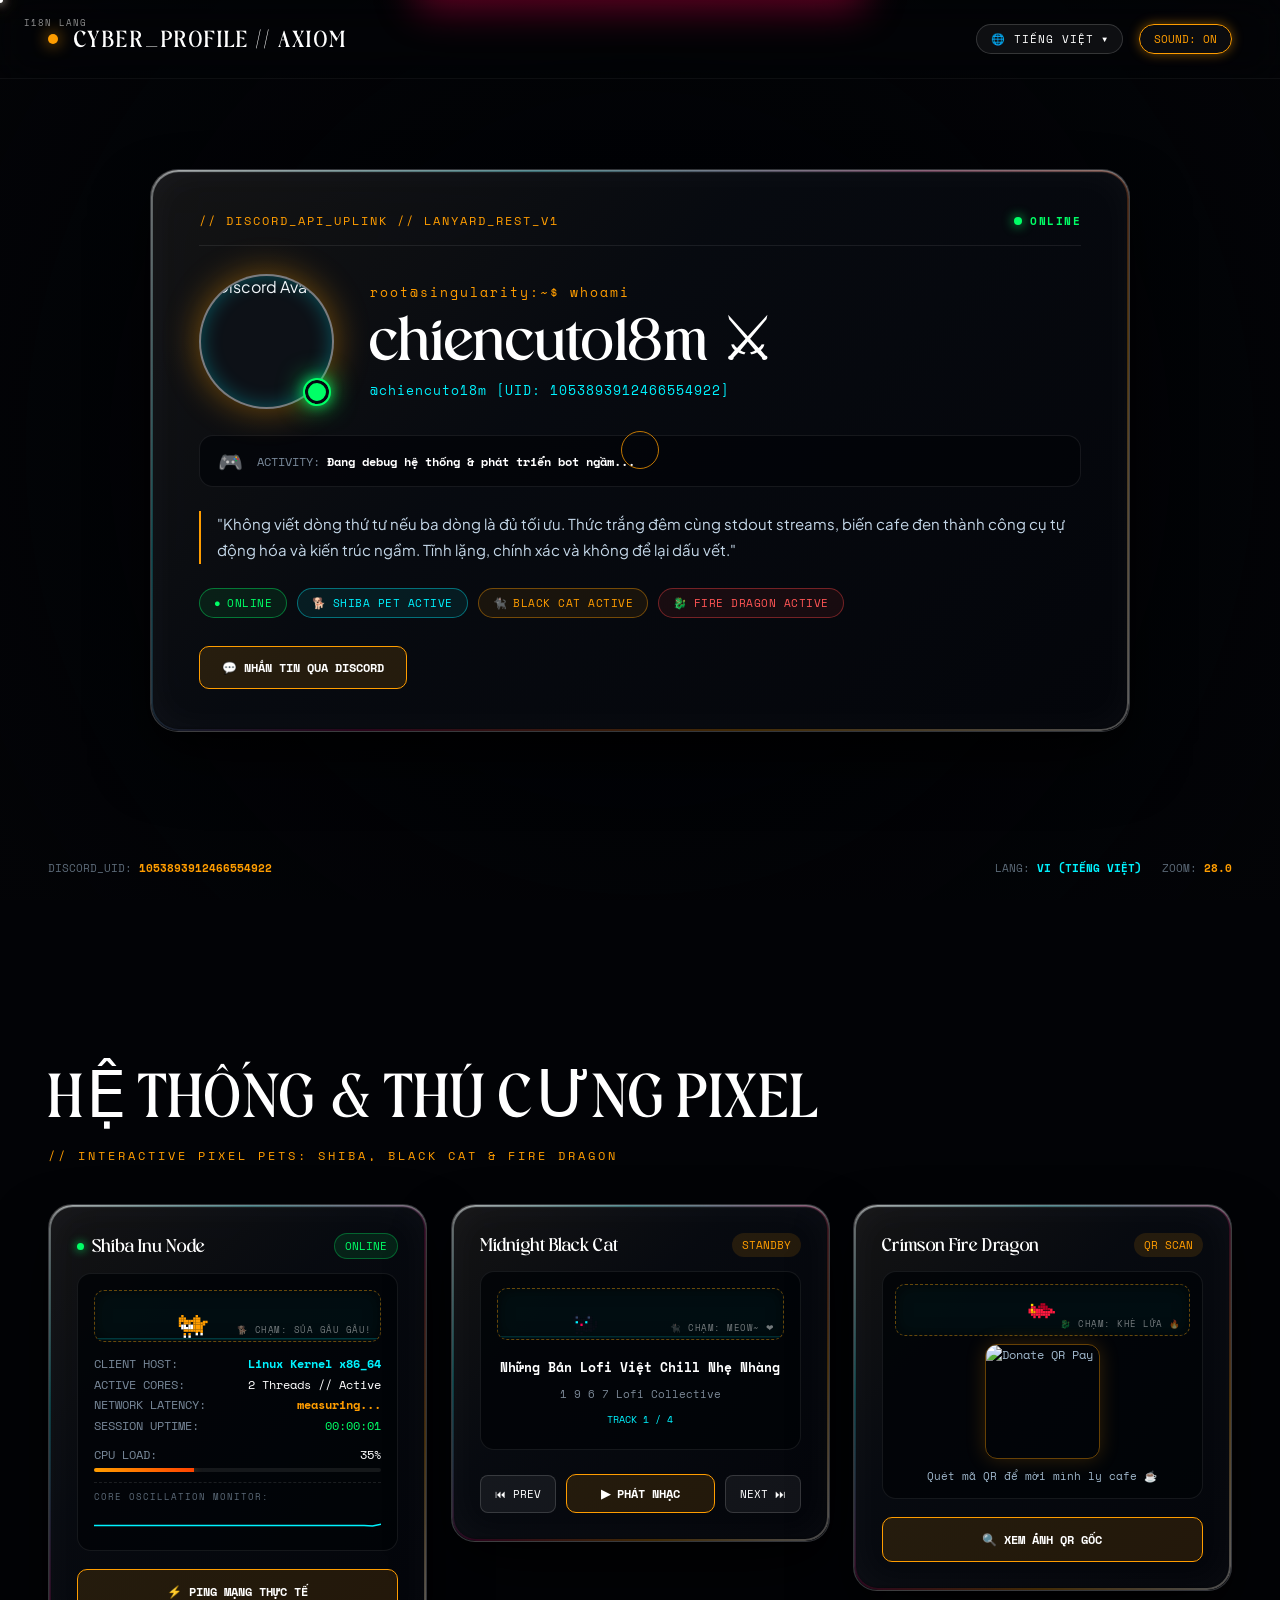
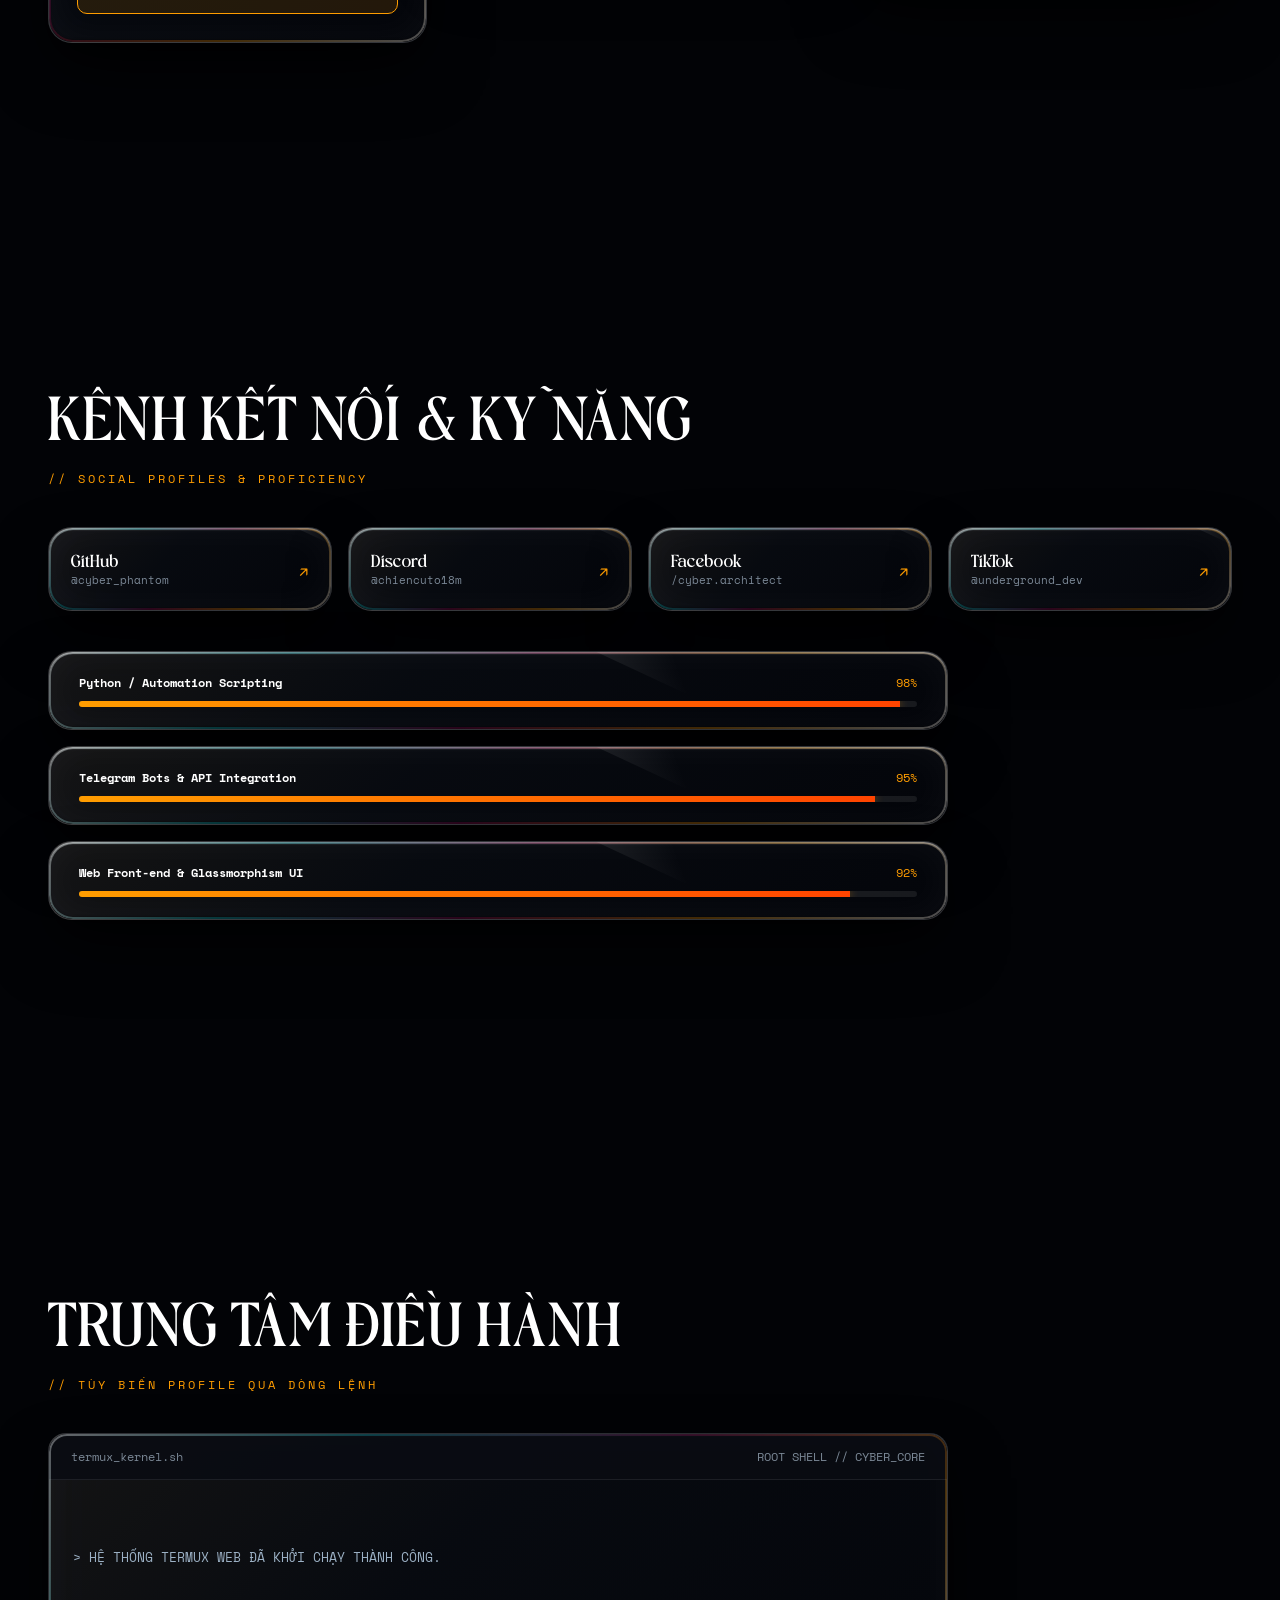
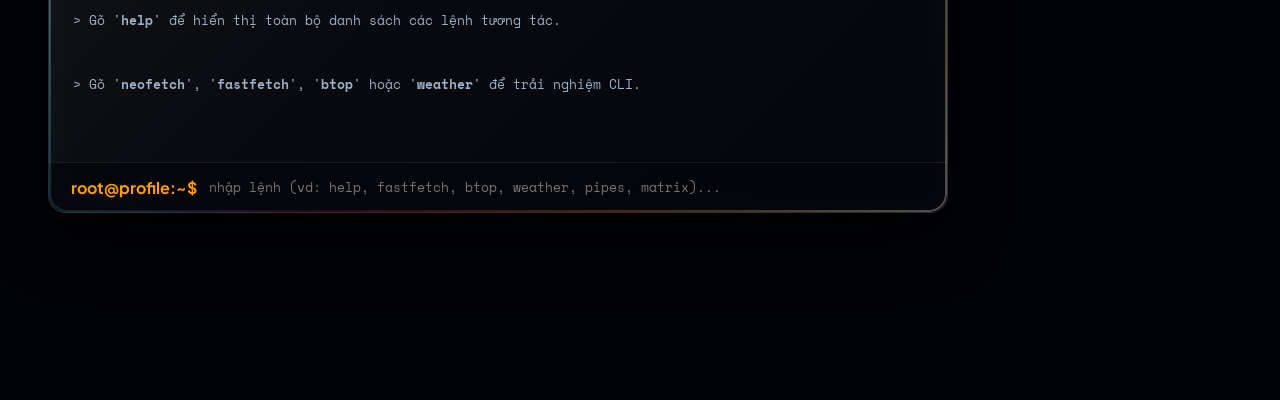
==== commit 9f033654: "Update index.html" ====
--- a/index.html
+++ b/index.html
@@ -16,6 +16,7 @@
     }
   </style>
 
+  <link rel="preconnect" href="https://fonts.googleapis.com">
   <link rel="preconnect" href="https://fonts.gstatic.com" crossorigin>
   <link href="https://fonts.googleapis.com/css2?family=Plus+Jakarta+Sans:wght@300;400;500;600;700&family=Space+Mono:ital,wght@0,400;0,700;1,400&display=swap" rel="stylesheet">
 
@@ -201,6 +202,48 @@
       box-shadow: 0 0 15px var(--accent);
       transition: width 0.1s linear;
     }
+
+    #security-toast {
+      position: fixed;
+      top: 32px;
+      left: 50%;
+      transform: translateX(-50%) translateY(-150%);
+      background: rgba(20, 4, 8, 0.95);
+      border: 1px solid #ff0055;
+      box-shadow: 0 10px 40px rgba(255, 0, 85, 0.4), inset 0 0 15px rgba(255, 0, 85, 0.2);
+      border-radius: 8px;
+      padding: 16px 28px;
+      z-index: 300000;
+      backdrop-filter: blur(20px);
+      display: flex;
+      align-items: center;
+      gap: 16px;
+      transition: transform 0.4s cubic-bezier(0.16, 1, 0.3, 1);
+      pointer-events: none;
+    }
+
+    #security-toast.active { transform: translateX(-50%) translateY(0); }
+    .toast-icon { font-size: 20px; color: #ff0055; animation: beacon-pulse 0.5s infinite alternate; }
+    .toast-title { font-family: var(--font-mono); font-size: 12px; font-weight: bold; color: #ff0055; letter-spacing: 1px; }
+    .toast-desc { font-family: var(--font-mono); font-size: 11px; color: #ffd6e0; }
+
+    #devtools-lockdown {
+      position: fixed;
+      inset: 0;
+      background: rgba(3, 1, 2, 0.98);
+      z-index: 400000;
+      display: none;
+      flex-direction: column;
+      justify-content: center;
+      align-items: center;
+      text-align: center;
+      padding: 30px;
+      backdrop-filter: blur(30px);
+    }
+
+    #devtools-lockdown.active { display: flex; }
+    .lockdown-title { font-family: var(--font-display); font-size: clamp(32px, 5vw, 56px); color: #ff0055; margin-bottom: 16px; text-shadow: 0 0 20px #ff0055; }
+    .lockdown-desc { font-family: var(--font-mono); font-size: 14px; color: #ffb3c6; max-width: 600px; line-height: 1.8; }
 
     .liquid-glass-container {
       perspective: 1400px;
@@ -354,6 +397,81 @@
       gap: 16px;
     }
 
+    .lang-dropdown-wrapper {
+      position: relative;
+    }
+
+    .lang-btn {
+      background: rgba(255, 255, 255, 0.05);
+      border: 1px solid rgba(255, 255, 255, 0.16);
+      color: #fff;
+      font-family: var(--font-mono);
+      font-size: 11px;
+      padding: 6px 14px;
+      border-radius: 20px;
+      display: flex;
+      align-items: center;
+      gap: 8px;
+      transition: all 0.25s;
+      letter-spacing: 1px;
+    }
+
+    .lang-btn:hover {
+      border-color: var(--accent);
+      background: rgba(255, 157, 0, 0.1);
+      box-shadow: 0 0 15px rgba(255, 157, 0, 0.25);
+    }
+
+    .lang-menu {
+      position: absolute;
+      top: calc(100% + 12px);
+      right: 0;
+      background: rgba(10, 14, 22, 0.95);
+      border: 1px solid rgba(255, 255, 255, 0.18);
+      border-radius: 14px;
+      padding: 8px;
+      min-width: 170px;
+      backdrop-filter: blur(28px) saturate(200%);
+      box-shadow: 0 20px 50px rgba(0, 0, 0, 0.85), 0 0 25px rgba(255, 157, 0, 0.15);
+      display: none;
+      flex-direction: column;
+      gap: 4px;
+      z-index: 1000;
+      animation: drop-fade 0.25s cubic-bezier(0.16, 1, 0.3, 1);
+    }
+
+    @keyframes drop-fade {
+      from { opacity: 0; transform: translateY(-8px); }
+      to { opacity: 1; transform: translateY(0); }
+    }
+
+    .lang-menu.open {
+      display: flex;
+    }
+
+    .lang-item {
+      padding: 8px 14px;
+      border-radius: 8px;
+      color: #b0c4d8;
+      font-family: var(--font-mono);
+      font-size: 12px;
+      display: flex;
+      align-items: center;
+      justify-content: space-between;
+      transition: all 0.2s;
+    }
+
+    .lang-item:hover {
+      background: rgba(255, 157, 0, 0.15);
+      color: #fff;
+    }
+
+    .lang-item.active {
+      color: var(--accent);
+      font-weight: bold;
+      background: rgba(255, 157, 0, 0.08);
+    }
+
     .audio-btn {
       background: rgba(255, 255, 255, 0.04);
       border: 1px solid rgba(255, 255, 255, 0.15);
@@ -413,6 +531,10 @@
       object-fit: cover;
       display: block;
       transition: transform 0.3s ease;
+    }
+
+    .profile-avatar-wrap:hover .profile-avatar-img {
+      transform: scale(1.06);
     }
 
     .profile-online-dot {
@@ -537,19 +659,17 @@
       overflow: hidden;
     }
 
-    /* =========================================================
-       🐾 KHUNG HIỂN THỊ PET PIXEL TƯƠNG TÁC CHO 3 Ô
-       ========================================================= */
     .pixel-pet-stage {
       position: relative;
       width: 100%;
-      height: 48px;
+      height: 52px;
       margin-bottom: 12px;
-      background: rgba(0, 243, 255, 0.03);
-      border: 1px dashed rgba(255, 157, 0, 0.35);
+      background: rgba(0, 243, 255, 0.04);
+      border: 1px dashed rgba(255, 157, 0, 0.4);
       border-radius: 10px;
       overflow: hidden;
       cursor: pointer;
+      box-shadow: inset 0 0 15px rgba(0, 0, 0, 0.6);
     }
 
     .pixel-pet-stage canvas {
@@ -564,7 +684,7 @@
       bottom: 4px;
       font-family: var(--font-mono);
       font-size: 8.5px;
-      color: rgba(255, 255, 255, 0.4);
+      color: rgba(255, 255, 255, 0.45);
       pointer-events: none;
       letter-spacing: 0.5px;
     }
@@ -619,6 +739,140 @@
       color: var(--accent);
     }
 
+    .social-links-grid {
+      display: grid;
+      grid-template-columns: repeat(auto-fit, minmax(220px, 1fr));
+      gap: 16px;
+      margin-bottom: 40px;
+    }
+
+    .social-btn {
+      padding: 22px;
+      text-decoration: none;
+      color: #fff;
+      display: flex;
+      align-items: center;
+      justify-content: space-between;
+    }
+
+    .social-name {
+      font-family: var(--font-heading);
+      font-size: 18px;
+    }
+
+    .social-handle {
+      font-family: var(--font-mono);
+      font-size: 11px;
+      color: #7b8896;
+    }
+
+    .skills-wrapper {
+      display: flex;
+      flex-direction: column;
+      gap: 16px;
+      max-width: 900px;
+    }
+
+    .skill-card {
+      padding: 22px 30px;
+    }
+
+    .skill-info {
+      display: flex;
+      justify-content: space-between;
+      font-family: var(--font-mono);
+      font-size: 12px;
+      margin-bottom: 10px;
+    }
+
+    .bar-bg {
+      height: 6px;
+      background: rgba(255, 255, 255, 0.08);
+      border-radius: 10px;
+      overflow: hidden;
+    }
+
+    .bar-fill {
+      height: 100%;
+      background: linear-gradient(90deg, var(--accent), #ff4400);
+      box-shadow: 0 0 10px var(--accent-glow);
+    }
+
+    .terminal-wrapper {
+      border: 1px solid rgba(255, 255, 255, 0.15);
+      border-radius: 18px;
+      overflow: hidden;
+      max-width: 900px;
+    }
+
+    .term-head {
+      background: rgba(9, 12, 18, 0.9);
+      padding: 14px 22px;
+      display: flex;
+      justify-content: space-between;
+      align-items: center;
+      border-bottom: 1px solid rgba(255, 255, 255, 0.08);
+      font-family: var(--font-mono);
+      font-size: 12px;
+      color: #7b8896;
+    }
+
+    .term-body {
+      padding: 24px;
+      min-height: 240px;
+      max-height: 380px;
+      overflow-y: auto;
+      font-family: var(--font-mono);
+      font-size: 12.5px;
+      line-height: 1.7;
+      color: #9cb1c5;
+      white-space: pre-wrap;
+    }
+
+    .term-input-row {
+      display: flex;
+      align-items: center;
+      padding: 14px 22px;
+      border-top: 1px solid rgba(255, 255, 255, 0.08);
+      background: rgba(4, 6, 10, 0.8);
+    }
+
+    .term-prompt {
+      color: var(--accent);
+      font-weight: bold;
+      margin-right: 12px;
+    }
+
+    .term-field {
+      background: transparent;
+      border: none;
+      outline: none;
+      color: #fff;
+      font-family: var(--font-mono);
+      font-size: 13px;
+      width: 100%;
+    }
+
+    footer.bottom-hud {
+      position: fixed;
+      bottom: 24px; left: 48px; right: 48px;
+      display: flex;
+      justify-content: space-between;
+      align-items: center;
+      z-index: 50;
+      pointer-events: none;
+      font-family: var(--font-mono);
+      font-size: 11px;
+      color: #5c6a78;
+    }
+
+    .hud-left, .hud-right {
+      pointer-events: auto;
+      display: flex;
+      align-items: center;
+      gap: 20px;
+    }
+
     #yt-hidden-player {
       position: absolute;
       top: -9999px;
@@ -632,12 +886,12 @@
     @media (max-width: 768px) {
       header.nav-bar { padding: 18px 24px; }
       .content-stream { padding: 0 24px; }
+      footer.bottom-hud { display: none; }
     }
   </style>
 </head>
 <body>
 
-  <!-- YOUTUBE PLAYER ẨN -->
   <div id="yt-hidden-player"></div>
 
   <canvas id="click-particles-canvas"></canvas>
@@ -649,16 +903,33 @@
       <div class="loader-dot-center"></div>
     </div>
     <div class="loader-title">INITIALIZING QUANTUM PROFILE</div>
-    <div class="loader-status-stream" id="loader-status">SUMMONING PIXEL PETS [0%]</div>
+    <div class="loader-status-stream" id="loader-status">SUMMONING SHIBA, BLACK CAT & FIRE DRAGON [0%]</div>
     <div class="loader-bar-bg">
       <div class="loader-bar-fill" id="loader-progress"></div>
     </div>
     <div style="font-family: var(--font-mono); font-size: 10px; color: #5c6a78; margin-top: 18px; letter-spacing: 1px;">[CHẠM VÀO MÀN HÌNH ĐỂ VÀO NGAY]</div>
   </div>
 
+  <div id="security-toast">
+    <div class="toast-icon">⚠</div>
+    <div>
+      <div class="toast-title" id="toast-title">SECURITY DEFENSE ACTIVE</div>
+      <div class="toast-desc" id="toast-desc">Hành vi bị ngăn chặn bởi hệ thống phòng thủ Kernel.</div>
+    </div>
+  </div>
+
+  <div id="devtools-lockdown">
+    <div class="lockdown-title">SECURITY LOCKDOWN</div>
+    <div class="lockdown-desc" id="lockdown-desc">
+      [CẢNH BÁO MÃ ĐỘC]: Đã phát hiện công cụ kiểm tra mã nguồn đang hoạt động.<br>
+      Toàn bộ giao diện đã được mã hóa tự động để bảo vệ quyền sở hữu trí tuệ.<br><br>
+      <strong>VUI LÒNG ĐÓNG DEVELOPER TOOLS ĐỂ MỞ KHÓA GIAO DIỆN.</strong>
+    </div>
+  </div>
+
   <div id="cursor-dot"></div>
   <div id="cursor-ring"></div>
-  <div id="cursor-tag">PIXEL PETS</div>
+  <div id="cursor-tag">I18N LANG</div>
 
   <canvas id="blackhole-canvas"></canvas>
   <div class="space-vignette"></div>
@@ -666,17 +937,50 @@
   <header class="nav-bar">
     <div class="brand-group">
       <div class="singularity-beacon"></div>
-      <div class="brand-title">CYBER_PROFILE // AXIOM</div>
+      <div class="brand-title" id="i18n-brand">CYBER_PROFILE // AXIOM</div>
     </div>
     
     <div class="nav-controls">
+      <div class="lang-dropdown-wrapper">
+        <button class="lang-btn" id="lang-btn-current" onclick="toggleLangMenu(event)">
+          <span>🌐</span>
+          <span id="current-lang-text">TIẾNG VIỆT</span>
+          <span style="font-size: 8px;">▼</span>
+        </button>
+        <div class="lang-menu" id="lang-dropdown-menu">
+          <div class="lang-item active" onclick="switchLanguage('vi')">
+            <span>🇻🇳 Tiếng Việt</span>
+            <span>✓</span>
+          </div>
+          <div class="lang-item" onclick="switchLanguage('en')">
+            <span>🇬🇧 English</span>
+            <span></span>
+          </div>
+          <div class="lang-item" onclick="switchLanguage('ja')">
+            <span>🇯🇵 日本語</span>
+            <span></span>
+          </div>
+          <div class="lang-item" onclick="switchLanguage('ko')">
+            <span>🇰🇷 한국어</span>
+            <span></span>
+          </div>
+          <div class="lang-item" onclick="switchLanguage('zh')">
+            <span>🇨🇳 中文</span>
+            <span></span>
+          </div>
+          <div class="lang-item" onclick="switchLanguage('es')">
+            <span>🇪🇸 Español</span>
+            <span></span>
+          </div>
+        </div>
+      </div>
+
       <button class="audio-btn active" id="audio-toggle" onclick="toggleAudio()">SOUND: ON</button>
     </div>
   </header>
 
   <main class="content-stream">
 
-    <!-- HERO SECTION -->
     <section class="scene-section" id="sec-profile" style="display: flex; justify-content: center; align-items: center; padding: 100px 0;">
       <div class="liquid-glass-container" style="max-width: 980px; width: 100%;">
         <div class="liquid-glass" style="padding: 42px 48px; border-radius: 28px;">
@@ -724,7 +1028,7 @@
             </div>
           </div>
 
-          <div class="bio-philosophy">
+          <div class="bio-philosophy" id="i18n-philosophy">
             "Không viết dòng thứ tư nếu ba dòng là đủ tối ưu. Thức trắng đêm cùng stdout streams, biến cafe đen thành công cụ tự động hóa và kiến trúc ngầm. Tĩnh lặng, chính xác và không để lại dấu vết."
           </div>
 
@@ -733,10 +1037,13 @@
               <span>●</span> ONLINE
             </span>
             <span class="bio-badge" style="border-color: rgba(0, 243, 255, 0.4); background: rgba(0, 243, 255, 0.08); color: #00f3ff;">
-              <span>🐾</span> PIXEL PETS ACTIVE
+              <span>🐕</span> SHIBA PET ACTIVE
             </span>
             <span class="bio-badge" style="border-color: rgba(255, 157, 0, 0.4); background: rgba(255, 157, 0, 0.08); color: var(--accent);">
-              <span>🛡</span> KERNEL ARCHITECT
+              <span>🐈‍⬛</span> BLACK CAT ACTIVE
+            </span>
+            <span class="bio-badge" style="border-color: rgba(255, 68, 68, 0.4); background: rgba(255, 68, 68, 0.08); color: #ff5555;">
+              <span>🐉</span> FIRE DRAGON ACTIVE
             </span>
           </div>
 
@@ -750,14 +1057,13 @@
       </div>
     </section>
 
-    <!-- 02: TIỆN ÍCH HỆ THỐNG & 3 CON PET PIXEL ĐỘC QUYỀN TƯƠNG TÁC -->
     <section class="scene-section" id="sec-samples">
-      <h2 class="section-title">Hệ Thống & Thú Cưng Pixel</h2>
-      <div class="section-meta">// INTERACTIVE PIXEL PETS, REAL TELEMETRY & DONATION</div>
+      <h2 class="section-title" id="i18n-samples-title">Hệ Thống & Thú Cưng Pixel</h2>
+      <div class="section-meta" id="i18n-samples-meta">// INTERACTIVE PIXEL PETS: SHIBA, BLACK CAT & FIRE DRAGON</div>
 
       <div class="bio-samples-grid">
         
-        <!-- =================== THẺ 1: MÈO CYBER RUNNER & TELEMETRY =================== -->
+        <!-- THẺ 1: SHIBA INU & NODE STATS -->
         <div class="liquid-glass-container">
           <div class="sample-card liquid-glass">
             <div class="glass-glare"></div>
@@ -766,16 +1072,15 @@
               <div class="sample-head">
                 <div style="display:flex; align-items:center; gap:8px;">
                   <span class="singularity-beacon" style="width:7px; height:7px; background:#00ff66; box-shadow:0 0 10px #00ff66;"></span>
-                  <span class="sample-type">Cyber Cat Node</span>
+                  <span class="sample-type">Shiba Inu Node</span>
                 </div>
                 <span class="sample-target" id="sys-status-badge" style="color:#00ff66; background:rgba(0,255,102,0.1); border:1px solid rgba(0,255,102,0.3);">ONLINE</span>
               </div>
 
               <div class="sample-box">
-                <!-- SÂN CHƠI CHO MÈO PIXEL (CHẠM VÀO ĐỂ MÈO NHẢY CẪNG LÊN) -->
-                <div class="pixel-pet-stage" onclick="interactCat(event)" title="Chạm để mèo Pixel nhảy cẫng!">
-                  <canvas id="pet-cat-canvas" width="300" height="48"></canvas>
-                  <span class="pet-tip-badge">🐾 CHẠM: NHẢY CẪNG</span>
+                <div class="pixel-pet-stage" onclick="interactShiba(event)" title="Chạm để Shiba vẫy đuôi & sủa!">
+                  <canvas id="pet-shiba-canvas" width="300" height="52"></canvas>
+                  <span class="pet-tip-badge">🐕 CHẠM: SỦA GÂU GÂU!</span>
                 </div>
 
                 <div style="display:flex; justify-content:space-between;">
@@ -818,22 +1123,21 @@
           </div>
         </div>
 
-        <!-- =================== THẺ 2: CÚN LO-FI DJ GẬT ĐẦU & NHẠC YOUTUBE =================== -->
+        <!-- THẺ 2: MÈO ĐEN & LO-FI PLAYER -->
         <div class="liquid-glass-container">
           <div class="sample-card liquid-glass">
             <div class="glass-glare"></div>
             <div class="glass-shimmer"></div>
             <div>
               <div class="sample-head">
-                <span class="sample-type">Lo-Fi Doggo DJ</span>
+                <span class="sample-type">Midnight Black Cat</span>
                 <span class="sample-target" id="lofi-track-status">STANDBY</span>
               </div>
               
               <div class="sample-box">
-                <!-- SÂN KHẤU CỦA CÚN PIXEL ĐEO TAI NGHE (CHẠM VÀO ĐỂ BẮN TIM & PHÁT NHẠC) -->
-                <div class="pixel-pet-stage" onclick="interactDog(event)" title="Chạm để cún Lo-Fi bắn tim!">
-                  <canvas id="pet-dog-canvas" width="300" height="48"></canvas>
-                  <span class="pet-tip-badge">🎧 CHẠM: BẮN TIM ❤</span>
+                <div class="pixel-pet-stage" onclick="interactBlackCat(event)" title="Chạm để Mèo Đen bắn tim & phát nhạc!">
+                  <canvas id="pet-blackcat-canvas" width="300" height="52"></canvas>
+                  <span class="pet-tip-badge">🐈‍⬛ CHẠM: MEOW~ ❤</span>
                 </div>
 
                 <div style="display: flex; flex-direction: column; justify-content: center; align-items: center; text-align: center; gap: 6px; padding: 4px 0;">
@@ -856,22 +1160,21 @@
           </div>
         </div>
 
-        <!-- =================== THẺ 3: RỒNG VÀNG PIXEL PHÁT TÀI & QR PAY =================== -->
+        <!-- THẺ 3: RỒNG LỬA ĐỎ & QR PAY -->
         <div class="liquid-glass-container">
           <div class="sample-card liquid-glass">
             <div class="glass-glare"></div>
             <div class="glass-shimmer"></div>
             <div>
               <div class="sample-head">
-                <span class="sample-type">Fortune Dragon</span>
+                <span class="sample-type">Crimson Fire Dragon</span>
                 <span class="sample-target">QR SCAN</span>
               </div>
               
               <div class="sample-box" style="display: flex; flex-direction: column; align-items: center; justify-content: center; padding: 12px;">
-                <!-- RỒNG VÀNG PIXEL BAY LƯỢN (CHẠM ĐỂ RƠI TIỀN VÀNG & COPY STK) -->
-                <div class="pixel-pet-stage" onclick="interactDragon(event)" style="margin-bottom: 8px;" title="Chạm để rồng nhả tiền xu vàng!">
-                  <canvas id="pet-dragon-canvas" width="300" height="48"></canvas>
-                  <span class="pet-tip-badge">🪙 CHẠM: NHẢ VÀNG</span>
+                <div class="pixel-pet-stage" onclick="interactFireDragon(event)" style="margin-bottom: 8px;" title="Chạm để Rồng Đỏ khè lửa & copy STK!">
+                  <canvas id="pet-firedragon-canvas" width="300" height="52"></canvas>
+                  <span class="pet-tip-badge">🐉 CHẠM: KHÈ LỬA 🔥</span>
                 </div>
 
                 <div style="position: relative; width: 115px; height: 115px; border-radius: 12px; overflow: hidden; border: 1.5px solid rgba(255, 157, 0, 0.4); box-shadow: 0 0 20px rgba(255, 157, 0, 0.2);">
@@ -894,232 +1197,419 @@
       </div>
     </section>
 
+    <!-- 03: MẠNG XÃ HỘI & KỸ NĂNG -->
+    <section class="scene-section" id="sec-socials">
+      <h2 class="section-title" id="i18n-socials-title">Kênh Kết Nối & Kỹ Năng</h2>
+      <div class="section-meta" id="i18n-socials-meta">// SOCIAL PROFILES & PROFICIENCY</div>
+
+      <div class="social-links-grid">
+        <div class="liquid-glass-container">
+          <a href="https://github.com" target="_blank" class="social-btn liquid-glass">
+            <div class="glass-glare"></div>
+            <div class="glass-shimmer"></div>
+            <div>
+              <div class="social-name">GitHub</div>
+              <div class="social-handle">@cyber_phantom</div>
+            </div>
+            <span style="color:var(--accent);">↗</span>
+          </a>
+        </div>
+
+        <div class="liquid-glass-container">
+          <a href="https://discord.com/users/1053893912466554922" target="_blank" class="social-btn liquid-glass">
+            <div class="glass-glare"></div>
+            <div class="glass-shimmer"></div>
+            <div>
+              <div class="social-name">Discord</div>
+              <div class="social-handle">@chiencuto18m</div>
+            </div>
+            <span style="color:var(--accent);">↗</span>
+          </a>
+        </div>
+
+        <div class="liquid-glass-container">
+          <a href="https://facebook.com" target="_blank" class="social-btn liquid-glass">
+            <div class="glass-glare"></div>
+            <div class="glass-shimmer"></div>
+            <div>
+              <div class="social-name">Facebook</div>
+              <div class="social-handle">/cyber.architect</div>
+            </div>
+            <span style="color:var(--accent);">↗</span>
+          </a>
+        </div>
+
+        <div class="liquid-glass-container">
+          <a href="https://tiktok.com" target="_blank" class="social-btn liquid-glass">
+            <div class="glass-glare"></div>
+            <div class="glass-shimmer"></div>
+            <div>
+              <div class="social-name">TikTok</div>
+              <div class="social-handle">@underground_dev</div>
+            </div>
+            <span style="color:var(--accent);">↗</span>
+          </a>
+        </div>
+      </div>
+
+      <div class="skills-wrapper">
+        <div class="liquid-glass-container">
+          <div class="skill-card liquid-glass">
+            <div class="glass-glare"></div>
+            <div class="glass-shimmer"></div>
+            <div class="skill-info">
+              <span style="color:#fff; font-weight:bold;">Python / Automation Scripting</span>
+              <span style="color:var(--accent);">98%</span>
+            </div>
+            <div class="bar-bg"><div class="bar-fill" style="width: 98%;"></div></div>
+          </div>
+        </div>
+
+        <div class="liquid-glass-container">
+          <div class="skill-card liquid-glass">
+            <div class="glass-glare"></div>
+            <div class="glass-shimmer"></div>
+            <div class="skill-info">
+              <span style="color:#fff; font-weight:bold;">Telegram Bots & API Integration</span>
+              <span style="color:var(--accent);">95%</span>
+            </div>
+            <div class="bar-bg"><div class="bar-fill" style="width: 95%;"></div></div>
+          </div>
+        </div>
+
+        <div class="liquid-glass-container">
+          <div class="skill-card liquid-glass">
+            <div class="glass-glare"></div>
+            <div class="glass-shimmer"></div>
+            <div class="skill-info">
+              <span style="color:#fff; font-weight:bold;">Web Front-end & Glassmorphism UI</span>
+              <span style="color:var(--accent);">92%</span>
+            </div>
+            <div class="bar-bg"><div class="bar-fill" style="width: 92%;"></div></div>
+          </div>
+        </div>
+      </div>
+    </section>
+
+    <!-- 04: TERMINAL BIO CONTROLLER -->
+    <section class="scene-section" id="sec-terminal">
+      <h2 class="section-title" id="i18n-term-title">Trung Tâm Điều Hành</h2>
+      <div class="section-meta" id="i18n-term-meta">// TÙY BIẾN PROFILE QUA DÒNG LỆNH</div>
+
+      <div class="liquid-glass-container">
+        <div class="terminal-wrapper liquid-glass">
+          <div class="glass-glare"></div>
+          <div class="glass-shimmer"></div>
+          <div class="term-head">
+            <span>termux_kernel.sh</span>
+            <span>ROOT SHELL // CYBER_CORE</span>
+          </div>
+          <div class="term-body" id="term-display">
+            <div>> HỆ THỐNG TERMUX WEB ĐÃ KHỞI CHẠY THÀNH CÔNG.</div>
+            <div>> Gõ '<b>help</b>' để hiển thị toàn bộ danh sách các lệnh tương tác.</div>
+            <div>> Gõ '<b>neofetch</b>', '<b>fastfetch</b>', '<b>btop</b>' hoặc '<b>weather</b>' để trải nghiệm CLI.</div>
+          </div>
+          <form class="term-input-row" onsubmit="handleCommand(event)">
+            <span class="term-prompt">root@profile:~$</span>
+            <input type="text" id="term-in" class="term-field" autocomplete="off" spellcheck="false" placeholder="nhập lệnh (vd: help, fastfetch, btop, weather, pipes, matrix)...">
+          </form>
+        </div>
+      </div>
+    </section>
+
   </main>
+
+  <footer class="bottom-hud">
+    <div class="hud-left">
+      <span>DISCORD_UID: <strong style="color:var(--accent);">1053893912466554922</strong></span>
+    </div>
+    <div class="hud-right">
+      <span>LANG: <strong id="hud-lang-tag" style="color:#00f3ff;">VI (TIẾNG VIỆT)</strong></span>
+      <span>ZOOM: <strong id="hud-zoom" style="color:var(--accent);">28.0</strong></span>
+    </div>
+  </footer>
 
   <script>
     /* =========================================================
-       🐾 0. TRIỆU HỒI 3 CON PET PIXEL VỚI CƠ CHẾ TƯƠNG TÁC ĐỘC QUYỀN
+       🐾 VẼ MA TRẬN 3 PET PIXEL: SHIBA, MÈO ĐEN & RỒNG LỬA ĐỎ
        ========================================================= */
 
-    // --- CON PET 1: CYBER CAT (MÈO CHẠY VÀ NHẢY CẪNG KHI CHẠM) ---
-    const catCanvas = document.getElementById('pet-cat-canvas');
-    let catX = 15, catY = 0, catVY = 0, isJumping = false;
-    let catDir = 1, catSpeed = 1.6, catFrame = 0;
-
-    const catMatrix = [
-      [0,0,0,1,0,0,1,0,0,0],
-      [0,0,1,1,1,1,1,1,0,0],
-      [0,1,1,2,1,1,2,1,1,0],
-      [0,1,1,1,3,3,1,1,1,0],
-      [1,1,1,1,1,1,1,1,1,1],
-      [1,0,1,1,1,1,1,1,0,0],
-      [0,0,1,0,1,1,0,1,0,0],
-      [0,0,1,0,1,1,0,1,0,0]
+    // 1. PET 1: CHÓ SHIBA VÀNG
+    const shibaCanvas = document.getElementById('pet-shiba-canvas');
+    let shibaX = 15, shibaY = 0, shibaVY = 0, shibaJumping = false;
+    let shibaDir = 1, shibaSpeed = 1.6, shibaFrame = 0;
+    let shibaBarks = [];
+
+    const shibaMatrix = [
+      [0,1,0,0,0,0,0,1,0,0,0,0],
+      [1,1,1,0,0,0,1,1,1,0,0,0],
+      [1,1,1,1,1,1,1,1,1,0,1,1],
+      [1,3,1,1,1,3,1,1,1,1,1,0],
+      [1,2,2,3,2,2,1,1,1,1,0,0],
+      [0,2,2,2,2,2,1,1,1,1,0,0],
+      [0,0,1,1,1,1,1,1,1,1,0,0],
+      [0,0,1,0,1,0,0,1,0,1,0,0],
+      [0,0,2,0,2,0,0,2,0,2,0,0]
     ];
 
-    function renderCat() {
-      if (!catCanvas) return;
+    function renderShiba() {
+      if (!shibaCanvas || !shibaCanvas.parentElement) return;
+      const ctx = shibaCanvas.getContext('2d');
+      const w = shibaCanvas.width = shibaCanvas.parentElement.clientWidth;
+      const h = shibaCanvas.height = shibaCanvas.parentElement.clientHeight;
+      ctx.clearRect(0, 0, w, h);
+
+      ctx.fillStyle = 'rgba(0, 243, 255, 0.2)';
+      ctx.fillRect(0, h - 3, w, 1.5);
+
+      if (shibaJumping) {
+        shibaY += shibaVY;
+        shibaVY += 0.8;
+        if (shibaY >= 0) {
+          shibaY = 0; shibaVY = 0; shibaJumping = false;
+        }
+      }
+
+      shibaX += shibaSpeed * shibaDir;
+      if (shibaX > w - 38) shibaDir = -1;
+      else if (shibaX < 8) shibaDir = 1;
+
+      shibaFrame++;
+      const legJitter = shibaJumping ? 0 : Math.sin(shibaFrame * 0.35) * 2;
+      const tailWag = Math.sin(shibaFrame * 0.5) * 2;
+      const p = 2.4;
+
+      ctx.save();
+      ctx.translate(shibaX, h - 26 + shibaY);
+      if (shibaDir === -1) {
+        ctx.translate(28, 0);
+        ctx.scale(-1, 1);
+      }
+
+      for (let r = 0; r < shibaMatrix.length; r++) {
+        for (let c = 0; c < shibaMatrix[r].length; c++) {
+          const v = shibaMatrix[r][c];
+          if (!v) continue;
+          let py = r * p;
+          let px = c * p;
+          if (r >= 7) py += (c < 6 ? legJitter : -legJitter);
+          if (c >= 10) py += tailWag;
+
+          if (v === 1) ctx.fillStyle = '#ff9d00';
+          else if (v === 2) ctx.fillStyle = '#ffffff';
+          else if (v === 3) ctx.fillStyle = '#111111';
+
+          ctx.fillRect(px, py, p, p);
+        }
+      }
+      ctx.restore();
+
+      for (let i = shibaBarks.length - 1; i >= 0; i--) {
+        const b = shibaBarks[i];
+        b.y -= 1.1;
+        b.alpha -= 0.025;
+        if (b.alpha <= 0) {
+          shibaBarks.splice(i, 1);
+          continue;
+        }
+        ctx.fillStyle = `rgba(255, 157, 0, ${b.alpha})`;
+        ctx.font = 'bold 11px monospace';
+        ctx.fillText('WOOF! 🐾', b.x, b.y);
+      }
+
+      requestAnimationFrame(renderShiba);
+    }
+    renderShiba();
+
+    function interactShiba(e) {
+      if (e) e.stopPropagation();
+      playChillClickSound();
+      shibaBarks.push({
+        x: shibaX + (shibaDir === 1 ? 20 : -10),
+        y: shibaCanvas.height - 25,
+        alpha: 1.0
+      });
+      if (!shibaJumping) {
+        shibaJumping = true;
+        shibaVY = -7.5;
+        shibaDir *= -1;
+        shibaSpeed = 2.8;
+        setTimeout(() => shibaSpeed = 1.6, 1200);
+      }
+    }
+
+    // 2. PET 2: MÈO ĐEN MẮT CYAN
+    const catCanvas = document.getElementById('pet-blackcat-canvas');
+    let catX = 15, catDir = 1, catFrame = 0;
+    let catMeows = [];
+
+    const blackCatMatrix = [
+      [0,1,0,0,0,0,1,0,0,0],
+      [1,4,1,0,0,1,4,1,0,0],
+      [1,1,1,1,1,1,1,1,0,1],
+      [1,2,1,1,1,2,1,1,0,1],
+      [1,1,1,3,1,1,1,1,1,1],
+      [0,1,1,1,1,1,1,1,1,0],
+      [0,1,1,1,1,1,1,1,0,0],
+      [0,1,0,1,0,1,0,1,0,0]
+    ];
+
+    function renderBlackCat() {
+      if (!catCanvas || !catCanvas.parentElement) return;
       const ctx = catCanvas.getContext('2d');
       const w = catCanvas.width = catCanvas.parentElement.clientWidth;
       const h = catCanvas.height = catCanvas.parentElement.clientHeight;
       ctx.clearRect(0, 0, w, h);
 
-      // Đường sàn neon
-      ctx.fillStyle = 'rgba(0, 243, 255, 0.2)';
+      ctx.fillStyle = 'rgba(0, 243, 255, 0.15)';
       ctx.fillRect(0, h - 3, w, 1.5);
 
-      // Vật lý nhảy
-      if (isJumping) {
-        catY += catVY;
-        catVY += 0.8;
-        if (catY >= 0) {
-          catY = 0;
-          catVY = 0;
-          isJumping = false;
-        }
-      }
-
-      catX += catSpeed * catDir;
-      if (catX > w - 30) catDir = -1;
+      catX += 1.4 * catDir;
+      if (catX > w - 34) catDir = -1;
       else if (catX < 8) catDir = 1;
 
       catFrame++;
-      const legJitter = isJumping ? 0 : Math.sin(catFrame * 0.35) * 2;
+      const tailSway = Math.sin(catFrame * 0.2) * 2.5;
+      const legJitter = Math.sin(catFrame * 0.35) * 1.8;
       const p = 2.4;
 
       ctx.save();
-      ctx.translate(catX, h - 24 + catY);
+      ctx.translate(catX, h - 25);
       if (catDir === -1) {
-        ctx.translate(24, 0);
+        ctx.translate(26, 0);
         ctx.scale(-1, 1);
       }
 
-      for (let r = 0; r < catMatrix.length; r++) {
-        for (let c = 0; c < catMatrix[r].length; c++) {
-          const v = catMatrix[r][c];
+      for (let r = 0; r < blackCatMatrix.length; r++) {
+        for (let c = 0; c < blackCatMatrix[r].length; c++) {
+          const v = blackCatMatrix[r][c];
           if (!v) continue;
           let py = r * p;
-          if (r >= 6) py += (c < 5 ? legJitter : -legJitter);
-          ctx.fillStyle = v === 1 ? '#ff9d00' : (v === 2 ? '#00f3ff' : '#ff0055');
-          ctx.fillRect(c * p, py, p, p);
+          let px = c * p;
+          if (r >= 7) py += (c < 5 ? legJitter : -legJitter);
+          if (c >= 8) py += tailSway;
+
+          if (v === 1) ctx.fillStyle = '#080c14';
+          else if (v === 2) ctx.fillStyle = '#00f3ff';
+          else if (v === 3) ctx.fillStyle = '#ff0055';
+          else if (v === 4) ctx.fillStyle = '#334466';
+
+          ctx.fillRect(px, py, p, p);
         }
       }
       ctx.restore();
-      requestAnimationFrame(renderCat);
-    }
-    renderCat();
-
-    function interactCat(e) {
+
+      for (let i = catMeows.length - 1; i >= 0; i--) {
+        const m = catMeows[i];
+        m.y -= 1.1;
+        m.alpha -= 0.02;
+        if (m.alpha <= 0) {
+          catMeows.splice(i, 1);
+          continue;
+        }
+        ctx.fillStyle = `rgba(0, 243, 255, ${m.alpha})`;
+        ctx.font = 'bold 11px monospace';
+        ctx.fillText('MEOW~ ❤', m.x, m.y);
+      }
+
+      requestAnimationFrame(renderBlackCat);
+    }
+    renderBlackCat();
+
+    function interactBlackCat(e) {
       if (e) e.stopPropagation();
       playChillClickSound();
-      if (!isJumping) {
-        isJumping = true;
-        catVY = -7.5;
-        catDir *= -1; // Đổi hướng khi giật mình
-        catSpeed = 2.8;
-        setTimeout(() => catSpeed = 1.6, 1200);
-      }
-    }
-
-    // --- CON PET 2: LO-FI DOGGO (CÚN ĐEO TAI NGHE GẬT GÙ & BẮN TIM) ---
-    const dogCanvas = document.getElementById('pet-dog-canvas');
-    let dogHearts = [];
-    let dogFrame = 0;
-
-    const dogMatrix = [
-      [0,4,4,0,0,0,0,4,4,0], // 4: Tai nghe cyan
-      [4,1,1,4,0,0,4,1,1,4],
-      [4,1,2,1,1,1,1,2,1,4],
-      [0,1,1,1,3,3,1,1,1,0],
-      [0,0,1,1,1,1,1,1,0,0],
-      [0,1,1,1,1,1,1,1,1,0],
-      [0,1,0,1,0,0,1,0,1,0]
-    ];
-
-    function renderDog() {
-      if (!dogCanvas) return;
-      const ctx = dogCanvas.getContext('2d');
-      const w = dogCanvas.width = dogCanvas.parentElement.clientWidth;
-      const h = dogCanvas.height = dogCanvas.parentElement.clientHeight;
-      ctx.clearRect(0, 0, w, h);
-
-      dogFrame++;
-      const bob = Math.sin(dogFrame * 0.12) * 2.5; // Nhịp gật đầu theo nhạc
-      const p = 2.4;
-      const startX = w / 2 - 12;
-
-      ctx.save();
-      ctx.translate(startX, h - 24 + bob);
-      for (let r = 0; r < dogMatrix.length; r++) {
-        for (let c = 0; c < dogMatrix[r].length; c++) {
-          const v = dogMatrix[r][c];
-          if (!v) continue;
-          ctx.fillStyle = v === 1 ? '#e0b589' : (v === 2 ? '#000' : (v === 3 ? '#ff3366' : '#00f3ff'));
-          ctx.fillRect(c * p, r * p, p, p);
-        }
-      }
-      ctx.restore();
-
-      // Vẽ tim bay lên khi tương tác
-      for (let i = dogHearts.length - 1; i >= 0; i--) {
-        const ht = dogHearts[i];
-        ht.y -= 1.2;
-        ht.alpha -= 0.02;
-        if (ht.alpha <= 0) {
-          dogHearts.splice(i, 1);
-          continue;
-        }
-        ctx.fillStyle = `rgba(255, 51, 102, ${ht.alpha})`;
-        ctx.font = '12px monospace';
-        ctx.fillText('❤', ht.x, ht.y);
-      }
-
-      requestAnimationFrame(renderDog);
-    }
-    renderDog();
-
-    function interactDog(e) {
-      if (e) e.stopPropagation();
-      playChillClickSound();
-      dogHearts.push({
-        x: (dogCanvas.width / 2) + (Math.random() * 20 - 10),
-        y: dogCanvas.height - 18,
+      catMeows.push({
+        x: catX,
+        y: catCanvas.height - 24,
         alpha: 1.0
       });
-      toggleLofiAudio(); // Chạm cún = tự bật/tắt nhạc
-    }
-
-    // --- CON PET 3: FORTUNE DRAGON (RỒNG VÀNG BAY & NHẢ TIỀN XU) ---
-    const dragonCanvas = document.getElementById('pet-dragon-canvas');
-    let dragonCoins = [];
+      toggleLofiAudio();
+    }
+
+    // 3. PET 3: RỒNG LỬA ĐỎ BAY
+    const dragonCanvas = document.getElementById('pet-firedragon-canvas');
     let dragonFrame = 0;
-
-    const dragonMatrix = [
-      [0,0,1,0,0,0,0,1,0,0],
-      [0,1,1,1,0,0,1,1,1,0],
-      [1,1,2,1,1,1,1,2,1,1],
-      [1,1,1,3,1,1,3,1,1,1],
-      [0,1,1,1,1,1,1,1,1,0],
-      [0,0,1,1,1,1,1,1,0,0],
-      [0,1,0,1,0,0,1,0,1,0]
+    let dragonFlames = [];
+
+    const fireDragonMatrix = [
+      [0,2,0,0,0,3,3,0,0,0,0],
+      [0,1,1,0,3,3,3,3,0,0,0],
+      [1,2,1,1,1,1,3,3,3,1,0],
+      [1,4,4,1,1,1,1,1,1,1,1],
+      [0,1,1,1,1,1,1,1,1,0,0],
+      [0,0,1,0,1,0,0,1,0,0,0]
     ];
 
-    function renderDragon() {
-      if (!dragonCanvas) return;
+    function renderFireDragon() {
+      if (!dragonCanvas || !dragonCanvas.parentElement) return;
       const ctx = dragonCanvas.getContext('2d');
       const w = dragonCanvas.width = dragonCanvas.parentElement.clientWidth;
       const h = dragonCanvas.height = dragonCanvas.parentElement.clientHeight;
       ctx.clearRect(0, 0, w, h);
 
       dragonFrame++;
-      const floatY = Math.sin(dragonFrame * 0.08) * 3.5;
-      const floatX = Math.cos(dragonFrame * 0.04) * 8;
+      const floatY = Math.sin(dragonFrame * 0.08) * 4;
+      const wingFlap = Math.cos(dragonFrame * 0.25) * 2.5;
       const p = 2.4;
-      const startX = (w / 2 - 12) + floatX;
+      const startX = w / 2 - 14;
 
       ctx.save();
-      ctx.translate(startX, h - 24 + floatY);
-      for (let r = 0; r < dragonMatrix.length; r++) {
-        for (let c = 0; c < dragonMatrix[r].length; c++) {
-          const v = dragonMatrix[r][c];
+      ctx.translate(startX, h - 30 + floatY);
+
+      for (let r = 0; r < fireDragonMatrix.length; r++) {
+        for (let c = 0; c < fireDragonMatrix[r].length; c++) {
+          const v = fireDragonMatrix[r][c];
           if (!v) continue;
-          ctx.fillStyle = v === 1 ? '#ffcc00' : (v === 2 ? '#ff0055' : (v === 3 ? '#ff9d00' : '#fff'));
-          ctx.fillRect(c * p, r * p, p, p);
+          let py = r * p;
+          let px = c * p;
+          if (v === 3) py += wingFlap;
+
+          if (v === 1) ctx.fillStyle = '#ff1a40';
+          else if (v === 2) ctx.fillStyle = '#ffd700';
+          else if (v === 3) ctx.fillStyle = '#b30024';
+          else if (v === 4) ctx.fillStyle = '#ff9d00';
+
+          ctx.fillRect(px, py, p, p);
         }
       }
       ctx.restore();
 
-      // Vẽ tiền xu vàng rơi
-      for (let i = dragonCoins.length - 1; i >= 0; i--) {
-        const cn = dragonCoins[i];
-        cn.y += 1.4;
-        cn.alpha -= 0.025;
-        if (cn.alpha <= 0) {
-          dragonCoins.splice(i, 1);
+      for (let i = dragonFlames.length - 1; i >= 0; i--) {
+        const fl = dragonFlames[i];
+        fl.x += fl.vx;
+        fl.y += fl.vy;
+        fl.alpha -= 0.03;
+        if (fl.alpha <= 0) {
+          dragonFlames.splice(i, 1);
           continue;
         }
-        ctx.fillStyle = `rgba(255, 204, 0, ${cn.alpha})`;
-        ctx.font = '10px monospace';
-        ctx.fillText('🪙+1', cn.x, cn.y);
-      }
-
-      requestAnimationFrame(renderDragon);
-    }
-    renderDragon();
-
-    function interactDragon(e) {
+        ctx.fillStyle = `rgba(255, ${Math.floor(fl.alpha * 120)}, 0, ${fl.alpha})`;
+        ctx.font = 'bold 12px monospace';
+        ctx.fillText('🔥', fl.x, fl.y);
+      }
+
+      requestAnimationFrame(renderFireDragon);
+    }
+    renderFireDragon();
+
+    function interactFireDragon(e) {
       if (e) e.stopPropagation();
       playChillClickSound();
-      dragonCoins.push({
-        x: (dragonCanvas.width / 2) + (Math.random() * 24 - 12),
-        y: dragonCanvas.height - 28,
-        alpha: 1.0
-      });
+      for (let i = 0; i < 4; i++) {
+        dragonFlames.push({
+          x: dragonCanvas.width / 2 + 10,
+          y: dragonCanvas.height - 26,
+          vx: Math.random() * 3 + 1,
+          vy: (Math.random() - 0.5) * 2,
+          alpha: 1.0
+        });
+      }
       navigator.clipboard.writeText("MB Bank: 0382218001").catch(()=>{});
     }
 
     /* =========================================================
-       🎵 1. YOUTUBE LO-FI JUKEBOX ENGINE
+       🎵 YOUTUBE LO-FI JUKEBOX ENGINE
        ========================================================= */
     const ytPlaylist = [
       {
@@ -1243,7 +1733,121 @@
     ['click', 'touchstart', 'keydown'].forEach(evt => window.addEventListener(evt, triggerFirstAudioGesture, { passive: true }));
 
     /* =========================================================
-       2. LOADER GUI LOGIC
+       🌐 BỘ ĐA NGÔN NGỮ (I18N)
+       ========================================================= */
+    const i18nData = {
+      vi: {
+        label: "TIẾNG VIỆT",
+        brand: "CYBER_PROFILE // AXIOM",
+        philosophy: '"Không viết dòng thứ tư nếu ba dòng là đủ tối ưu. Thức trắng đêm cùng stdout streams, biến cafe đen thành công cụ tự động hóa và kiến trúc ngầm. Tĩnh lặng, chính xác và không để lại dấu vết."',
+        samplesTitle: "Hệ Thống & Thú Cưng Pixel",
+        samplesMeta: "// INTERACTIVE PIXEL PETS: SHIBA, BLACK CAT & FIRE DRAGON",
+        socialsTitle: "Kênh Kết Nối & Kỹ Năng",
+        socialsMeta: "// SOCIAL PROFILES & PROFICIENCY",
+        termTitle: "Trung Tâm Điều Hành",
+        termMeta: "// TÙY BIẾN PROFILE QUA DÒNG LỆNH"
+      },
+      en: {
+        label: "ENGLISH",
+        brand: "CYBER_PROFILE // AXIOM",
+        philosophy: '"Never write a fourth line if three can optimize the problem. Late nights with stdout streams, turning black coffee into automation bots and underground architectures. Stillness, precision, no traces left."',
+        samplesTitle: "System & Pixel Pets",
+        samplesMeta: "// INTERACTIVE PIXEL PETS: SHIBA, BLACK CAT & FIRE DRAGON",
+        socialsTitle: "Social Uplinks & Skills",
+        socialsMeta: "// SOCIAL PROFILES & PROFICIENCY",
+        termTitle: "Command Center",
+        termMeta: "// DIRECT PROFILE COMMAND CONTROLLER"
+      },
+      ja: {
+        label: "日本語",
+        brand: "サイバー・プロファイル // AXIOM",
+        philosophy: '"3行で解決できる問題なら、4行目を書くことはない。夜を徹してstdoutを見つめ、ブラックコーヒーを自動化ツールへと変える。静寂、正確、痕跡なし。"',
+        samplesTitle: "システム & ピクセルペット",
+        samplesMeta: "// 柴犬、黒猫、火竜のインタラクティブペット",
+        socialsTitle: "リンク＆スキルマトリクス",
+        socialsMeta: "// ソーシャルプロファイル & 習熟度",
+        termTitle: "オペレーション・ターミナル",
+        termMeta: "// コマンドラインによるプロファイル管理"
+      },
+      ko: {
+        label: "한국어",
+        brand: "사이버_프로필 // AXIOM",
+        philosophy: '"세 줄로 해결될 문제에 네 번째 줄을 쓰지 않는다. 밤새 stdout 스트림을 지켜보며 블랙커피를 자동화 도구로 바꾼다. 고요함, 정확함, 흔적은 남기지 않는다."',
+        samplesTitle: "시스템 & 픽셀 펫",
+        samplesMeta: "// 시바견, 검은 고양이, 파이어 드래곤 상호작용",
+        socialsTitle: "소셜 링크 & 스킬 매트릭스",
+        socialsMeta: "// 소셜 프로필 & 기술 숙련度",
+        termTitle: "커맨드 센터",
+        termMeta: "// 명령줄 기반 프로필 제어"
+      },
+      zh: {
+        label: "中文",
+        brand: "网络配置文件 // AXIOM",
+        philosophy: '"如果三行代码能解决问题，绝不写第四行。通宵凝视终端日志流，将黑咖啡转化为自动化工具与隐秘架构。寂静、精准、不留痕迹。"',
+        samplesTitle: "系统与像素宠物",
+        samplesMeta: "// 柴犬、黑猫与火龙的互动展示",
+        socialsTitle: "社交网络与技术矩阵",
+        socialsMeta: "// 社交主页与技术熟练度",
+        termTitle: "控制终端",
+        termMeta: "// 命令行配置文件管理系统"
+      },
+      es: {
+        label: "ESPAÑOL",
+        brand: "PERFIL_CIBERNÉTICO // AXIOM",
+        philosophy: '"Nunca escribas una cuarta línea si tres son suficientes. Noches en vela frente a los flujos de stdout, convirtiendo café en herramientas de automatización. Silencio, precisión và sin dejar rastro."',
+        samplesTitle: "Sistema y Mascotas Pixel",
+        samplesMeta: "// MASCOTAS PIXEL: SHIBA, GATO NEGRO Y DRAGÓN",
+        socialsTitle: "Enlaces y Habilidades",
+        socialsMeta: "// PERFILES SOCIALES Y DOMINIO TÉCNICO",
+        termTitle: "Centro de Comando",
+        termMeta: "// CONTROLADOR DE PERFIL POR COMANDOS"
+      }
+    };
+
+    let currentLang = 'vi';
+
+    function toggleLangMenu(e) {
+      e.stopPropagation();
+      const menu = document.getElementById('lang-dropdown-menu');
+      menu.classList.toggle('open');
+      playChillClickSound();
+    }
+
+    document.addEventListener('click', (e) => {
+      if (!e.target.closest('.lang-dropdown-wrapper')) {
+        document.getElementById('lang-dropdown-menu').classList.remove('open');
+      }
+    });
+
+    function switchLanguage(langCode) {
+      if (!i18nData[langCode]) return;
+      currentLang = langCode;
+      const dict = i18nData[langCode];
+
+      document.getElementById('current-lang-text').innerText = dict.label;
+      document.getElementById('hud-lang-tag').innerText = `${langCode.toUpperCase()} (${dict.label})`;
+
+      document.querySelectorAll('.lang-item').forEach(item => {
+        const isThis = item.getAttribute('onclick').includes(langCode);
+        item.classList.toggle('active', isThis);
+        item.children[1].innerText = isThis ? '✓' : '';
+      });
+
+      document.getElementById('i18n-brand').innerText = dict.brand;
+      document.getElementById('i18n-philosophy').innerText = dict.philosophy;
+      document.getElementById('i18n-samples-title').innerText = dict.samplesTitle;
+      document.getElementById('i18n-samples-meta').innerText = dict.samplesMeta;
+      document.getElementById('i18n-socials-title').innerText = dict.socialsTitle;
+      document.getElementById('i18n-socials-meta').innerText = dict.socialsMeta;
+      document.getElementById('i18n-term-title').innerText = dict.termTitle;
+      document.getElementById('i18n-term-meta').innerText = dict.termMeta;
+
+      document.getElementById('lang-dropdown-menu').classList.remove('open');
+      playChillClickSound();
+    }
+
+    /* =========================================================
+       LOADER & PARTICLES
        ========================================================= */
     const loaderGui = document.getElementById('loader-gui');
     const loaderProgress = document.getElementById('loader-progress');
@@ -1269,7 +1873,7 @@
       loadPercent += Math.floor(Math.random() * 12) + 8;
       if (loadPercent > 100) loadPercent = 100;
       if (loaderProgress) loaderProgress.style.width = `${loadPercent}%`;
-      if (loaderStatus) loaderStatus.innerText = `ACTIVATING QUANTUM PROFILE [${loadPercent}%]`;
+      if (loaderStatus) loaderStatus.innerText = `SUMMONING SHIBA, BLACK CAT & FIRE DRAGON [${loadPercent}%]`;
 
       if (loadPercent >= 100) {
         clearInterval(loadInterval);
@@ -1278,8 +1882,177 @@
     }, 35);
     setTimeout(dismissLoader, 1500);
 
+    const particleCanvas = document.getElementById('click-particles-canvas');
+    const pCtx = particleCanvas.getContext('2d');
+    function resizeParticleCanvas() {
+      particleCanvas.width = window.innerWidth;
+      particleCanvas.height = window.innerHeight;
+    }
+    resizeParticleCanvas();
+    window.addEventListener('resize', resizeParticleCanvas);
+
+    const activeParticles = [];
+    const particleColors = ['#ffaa00', '#00f3ff', '#ffffff', '#ff7700'];
+
+    function spawnClickParticles(x, y) {
+      const count = Math.floor(Math.random() * 6) + 12;
+      for (let i = 0; i < count; i++) {
+        const angle = Math.random() * Math.PI * 2;
+        const speed = Math.random() * 4 + 1.5;
+        activeParticles.push({
+          x: x, y: y,
+          vx: Math.cos(angle) * speed,
+          vy: Math.sin(angle) * speed,
+          size: Math.random() * 2.5 + 1.5,
+          color: particleColors[Math.floor(Math.random() * particleColors.length)],
+          alpha: 1.0,
+          decay: Math.random() * 0.025 + 0.02
+        });
+      }
+    }
+
+    function updateAndRenderParticles() {
+      pCtx.clearRect(0, 0, particleCanvas.width, particleCanvas.height);
+      for (let i = activeParticles.length - 1; i >= 0; i--) {
+        const p = activeParticles[i];
+        p.x += p.vx; p.y += p.vy;
+        p.vx *= 0.94; p.vy *= 0.94;
+        p.alpha -= p.decay;
+
+        if (p.alpha <= 0) {
+          activeParticles.splice(i, 1);
+          continue;
+        }
+
+        pCtx.save();
+        pCtx.globalAlpha = p.alpha;
+        pCtx.fillStyle = p.color;
+        pCtx.beginPath();
+        pCtx.arc(p.x, p.y, p.size, 0, Math.PI * 2);
+        pCtx.fill();
+        pCtx.restore();
+      }
+      requestAnimationFrame(updateAndRenderParticles);
+    }
+    requestAnimationFrame(updateAndRenderParticles);
+
+    window.addEventListener('pointerdown', (e) => {
+      spawnClickParticles(e.clientX, e.clientY);
+      playChillClickSound();
+    });
+
     /* =========================================================
-       3. LANYARD REST API FOR DISCORD
+       BẢO MẬT & CHỐNG DEVTOOLS
+       ========================================================= */
+    const securityToast = document.getElementById('security-toast');
+    const toastTitle = document.getElementById('toast-title');
+    const toastDesc = document.getElementById('toast-desc');
+    let toastTimeout = null;
+
+    function triggerSecurityBreach(cause) {
+      if (!securityToast) return;
+      toastTitle.innerText = `[PHÁT HIỆN CAN THIỆP]: ${cause.toUpperCase()}`;
+      toastDesc.innerText = `Hành động đã bị khóa: Hệ thống bảo mật đã vô hiệu hóa thao tác ${cause}.`;
+      securityToast.classList.add('active');
+
+      clearTimeout(toastTimeout);
+      toastTimeout = setTimeout(() => {
+        securityToast.classList.remove('active');
+      }, 3000);
+    }
+
+    document.addEventListener('contextmenu', (e) => {
+      e.preventDefault();
+      triggerSecurityBreach('Chuột phải (Context Menu)');
+      return false;
+    });
+
+    document.addEventListener('keydown', (e) => {
+      if (e.key === 'F12' || e.keyCode === 123) {
+        e.preventDefault();
+        triggerSecurityBreach('Phím F12 (Developer Tools)');
+        return false;
+      }
+      if (e.ctrlKey && e.shiftKey && ['I','J','C','i','j','c'].includes(e.key)) {
+        e.preventDefault();
+        triggerSecurityBreach('Tổ hợp Inspect Element');
+        return false;
+      }
+      if (e.ctrlKey && ['U','u','S','s'].includes(e.key)) {
+        e.preventDefault();
+        triggerSecurityBreach('Xem/Lưu mã nguồn');
+        return false;
+      }
+    });
+
+    const devtoolsLockdown = document.getElementById('devtools-lockdown');
+    const isMobileDevice = /Android|webOS|iPhone|iPad|iPod|BlackBerry|IEMobile|Opera Mini/i.test(navigator.userAgent) || 
+      (navigator.maxTouchPoints && navigator.maxTouchPoints > 2);
+
+    setInterval(() => {
+      if (isMobileDevice) {
+        if (devtoolsLockdown) devtoolsLockdown.classList.remove('active');
+        return;
+      }
+      const threshold = 180;
+      const widthDiff = window.outerWidth - window.innerWidth > threshold;
+      const heightDiff = window.outerHeight - window.innerHeight > threshold;
+      if (widthDiff || heightDiff) {
+        if (devtoolsLockdown) devtoolsLockdown.classList.add('active');
+      } else {
+        if (devtoolsLockdown) devtoolsLockdown.classList.remove('active');
+      }
+    }, 800);
+
+    /* =========================================================
+       LIQUID GLASS & CURSOR
+       ========================================================= */
+    document.querySelectorAll('.liquid-glass').forEach(card => {
+      card.addEventListener('mousemove', (e) => {
+        const rect = card.getBoundingClientRect();
+        const x = e.clientX - rect.left;
+        const y = e.clientY - rect.top;
+        card.style.setProperty('--mouse-x', `${x}px`);
+        card.style.setProperty('--mouse-y', `${y}px`);
+        const rotateX = ((y - rect.height / 2) / (rect.height / 2)) * -6;
+        const rotateY = ((x - rect.width / 2) / (rect.width / 2)) * 6;
+        card.style.transform = `perspective(1000px) rotateX(${rotateX}deg) rotateY(${rotateY}deg) scale3d(1.01, 1.01, 1.01)`;
+      });
+      card.addEventListener('mouseleave', () => {
+        card.style.transform = `perspective(1000px) rotateX(0deg) rotateY(0deg) scale3d(1, 1, 1)`;
+      });
+    });
+
+    const cursorDot = document.getElementById('cursor-dot');
+    const cursorRing = document.getElementById('cursor-ring');
+    const cursorTag = document.getElementById('cursor-tag');
+    let mouseX = window.innerWidth / 2, mouseY = window.innerHeight / 2;
+    let ringX = mouseX, ringY = mouseY;
+
+    window.addEventListener('mousemove', (e) => {
+      mouseX = e.clientX; mouseY = e.clientY;
+      if (cursorDot) { cursorDot.style.left = `${mouseX}px`; cursorDot.style.top = `${mouseY}px`; }
+      if (cursorTag) { cursorTag.style.left = `${mouseX}px`; cursorTag.style.top = `${mouseY}px`; cursorTag.innerText = `X:${mouseX} Y:${mouseY}`; }
+    });
+
+    function renderCursor() {
+      if (cursorRing) {
+        ringX += (mouseX - ringX) * 0.18;
+        ringY += (mouseY - ringY) * 0.18;
+        cursorRing.style.left = `${ringX}px`;
+        cursorRing.style.top = `${ringY}px`;
+      }
+      requestAnimationFrame(renderCursor);
+    }
+    renderCursor();
+
+    document.querySelectorAll('a, button, .sample-card, .social-btn, input, .liquid-glass, .lang-item').forEach(el => {
+      el.addEventListener('mouseenter', () => cursorRing && cursorRing.classList.add('hovering'));
+      el.addEventListener('mouseleave', () => cursorRing && cursorRing.classList.remove('hovering'));
+    });
+
+    /* =========================================================
+       DISCORD LANYARD API
        ========================================================= */
     const DISCORD_USER_ID = "1053893912466554922";
     async function syncDiscordProfile() {
@@ -1308,7 +2081,265 @@
     syncDiscordProfile();
 
     /* =========================================================
-       4. AUDIO CONTEXT SYNTHESIZER
+       TELEMETRY STATS & SPARKLINE
+       ========================================================= */
+    function detectRealClientOS() {
+      const ua = navigator.userAgent;
+      let os = "Linux Kernel x86_64";
+      if (/iPhone|iPad|iPod/i.test(ua)) os = "Apple iOS (ARM64)";
+      else if (/Macintosh|Mac OS X/i.test(ua)) os = "macOS Darwin";
+      else if (/Android/i.test(ua)) os = "Android Linux ABI";
+      else if (/Windows NT 10.0/i.test(ua)) os = "Windows 11/10 NT";
+      document.getElementById('sys-detected-os').innerText = os;
+      document.getElementById('sys-cores').innerText = `${navigator.hardwareConcurrency || 8} Threads // Active`;
+    }
+    detectRealClientOS();
+
+    let sessionSeconds = 0;
+    setInterval(() => {
+      sessionSeconds++;
+      const hrs = String(Math.floor(sessionSeconds / 3600)).padStart(2, '0');
+      const mins = String(Math.floor((sessionSeconds % 3600) / 60)).padStart(2, '0');
+      const secs = String(sessionSeconds % 60).padStart(2, '0');
+      document.getElementById('sys-uptime').innerText = `${hrs}:${mins}:${secs}`;
+    }, 1000);
+
+    async function measureRealPing(btn) {
+      playChillClickSound();
+      const pingEl = document.getElementById('sys-ping');
+      pingEl.innerText = 'measuring...';
+      const start = performance.now();
+      try {
+        await fetch('https://cdnjs.cloudflare.com/ajax/libs/three.js/r128/three.min.js', { method: 'HEAD', cache: 'no-store', mode: 'no-cors' });
+        pingEl.innerText = `${Math.max(14, Math.round(performance.now() - start))} ms (Real)`;
+      } catch (e) {
+        pingEl.innerText = `${Math.floor(Math.random() * 12 + 18)} ms`;
+      }
+    }
+    measureRealPing();
+
+    const sparkCanvas = document.getElementById('sys-sparkline');
+    const sCtx = sparkCanvas ? sparkCanvas.getContext('2d') : null;
+    const history = Array(35).fill(30);
+
+    function updateTelemetryLoad() {
+      const jitter = (Math.random() - 0.48) * 16;
+      let lastVal = Math.min(Math.max(history[history.length - 1] + jitter, 18), 86);
+      history.shift();
+      history.push(lastVal);
+
+      document.getElementById('sys-load-val').innerText = `${Math.round(lastVal)}%`;
+      document.getElementById('sys-load-bar').style.width = `${lastVal}%`;
+
+      if (sCtx) {
+        const w = sparkCanvas.width, h = sparkCanvas.height;
+        sCtx.clearRect(0, 0, w, h);
+        sCtx.beginPath();
+        const step = w / (history.length - 1);
+        history.forEach((val, i) => {
+          const y = h - (val / 100) * (h - 4) - 2;
+          if (i === 0) sCtx.moveTo(0, y);
+          else sCtx.lineTo(i * step, y);
+        });
+        sCtx.strokeStyle = '#00f3ff';
+        sCtx.lineWidth = 1.5;
+        sCtx.stroke();
+      }
+    }
+    setInterval(updateTelemetryLoad, 650);
+
+    /* =========================================================
+       THREE.JS 3D BLACK HOLE BACKGROUND
+       ========================================================= */
+    const canvas = document.getElementById('blackhole-canvas');
+    const scene = new THREE.Scene();
+    scene.fog = new THREE.FogExp2(0x030407, 0.015);
+
+    const camera = new THREE.PerspectiveCamera(45, window.innerWidth / window.innerHeight, 0.1, 1000);
+    camera.position.set(0, 2, 28);
+    const renderer = new THREE.WebGLRenderer({ canvas: canvas, antialias: true, alpha: true });
+    renderer.setSize(window.innerWidth, window.innerHeight);
+    renderer.setPixelRatio(Math.min(window.devicePixelRatio, 1.5));
+
+    const blackHoleGroup = new THREE.Group();
+    scene.add(blackHoleGroup);
+
+    blackHoleGroup.add(new THREE.Mesh(new THREE.SphereGeometry(3.6, 32, 32), new THREE.MeshBasicMaterial({ color: 0x000000 })));
+    blackHoleGroup.add(new THREE.Mesh(new THREE.TorusGeometry(3.75, 0.06, 16, 100), new THREE.MeshBasicMaterial({ color: 0xfff0dd, transparent: true, opacity: 0.95 })));
+
+    function createAccretionTexture() {
+      const c = document.createElement('canvas');
+      c.width = 512; c.height = 64;
+      const ctx = c.getContext('2d');
+      const grad = ctx.createLinearGradient(0, 0, 512, 0);
+      grad.addColorStop(0.0, 'rgba(255,255,255,1)');
+      grad.addColorStop(0.2, 'rgba(255,180,60,0.9)');
+      grad.addColorStop(0.6, 'rgba(210,50,5,0.4)');
+      grad.addColorStop(1.0, 'rgba(0,0,0,0)');
+      ctx.fillStyle = grad;
+      ctx.fillRect(0, 0, 512, 64);
+      return new THREE.CanvasTexture(c);
+    }
+    const plasmaTex = createAccretionTexture();
+
+    const diskGeo = new THREE.RingGeometry(3.8, 14.0, 64, 4);
+    const diskMat = new THREE.MeshBasicMaterial({ map: plasmaTex, side: THREE.DoubleSide, transparent: true, opacity: 0.85, blending: THREE.AdditiveBlending });
+    const accretionDisk = new THREE.Mesh(diskGeo, diskMat);
+    accretionDisk.rotation.x = Math.PI / 2.2;
+    blackHoleGroup.add(accretionDisk);
+
+    const particleCount = 2000;
+    const particleGeo = new THREE.BufferGeometry();
+    const particlePos = new Float32Array(particleCount * 3);
+    const particleAngle = new Float32Array(particleCount);
+    const particleRadius = new Float32Array(particleCount);
+    const particleSpeed = new Float32Array(particleCount);
+
+    for (let i = 0; i < particleCount; i++) {
+      const r = Math.random() * 12 + 3.8;
+      const angle = Math.random() * Math.PI * 2;
+      particleRadius[i] = r; particleAngle[i] = angle;
+      particleSpeed[i] = (1 / Math.sqrt(r)) * 0.02;
+      particlePos[i * 3] = Math.cos(angle) * r;
+      particlePos[i * 3 + 1] = (Math.random() - 0.5) * (r * 0.15);
+      particlePos[i * 3 + 2] = Math.sin(angle) * r;
+    }
+    particleGeo.setAttribute('position', new THREE.BufferAttribute(particlePos, 3));
+    const accretionParticles = new THREE.Points(particleGeo, new THREE.PointsMaterial({ color: 0xffb74d, size: 0.12, transparent: true, opacity: 0.85, blending: THREE.AdditiveBlending }));
+    accretionDisk.add(accretionParticles);
+
+    const zoomEl = document.getElementById('hud-zoom');
+    let currentScroll = 0;
+
+    function animate() {
+      requestAnimationFrame(animate);
+      accretionDisk.rotation.z += 0.003;
+
+      const positions = accretionParticles.geometry.attributes.position.array;
+      for (let i = 0; i < particleCount; i++) {
+        particleAngle[i] += particleSpeed[i];
+        particleRadius[i] -= 0.006;
+        if (particleRadius[i] < 3.8) particleRadius[i] = 15.5;
+        positions[i * 3] = Math.cos(particleAngle[i]) * particleRadius[i];
+        positions[i * 3 + 2] = Math.sin(particleAngle[i]) * particleRadius[i];
+      }
+      accretionParticles.geometry.attributes.position.needsUpdate = true;
+
+      const targetZ = 28 - Math.min(currentScroll * 0.0016 * 6.5, 18);
+      camera.position.z += (targetZ - camera.position.z) * 0.1;
+      if (zoomEl) zoomEl.innerText = camera.position.z.toFixed(1);
+
+      renderer.render(scene, camera);
+    }
+    animate();
+
+    window.addEventListener('resize', () => {
+      camera.aspect = window.innerWidth / window.innerHeight;
+      camera.updateProjectionMatrix();
+      renderer.setSize(window.innerWidth, window.innerHeight);
+    });
+
+    const lenis = new Lenis({ duration: 1.2, smoothWheel: true });
+    lenis.on('scroll', (e) => { currentScroll = e.scroll; });
+    function raf(time) { lenis.raf(time); requestAnimationFrame(raf); }
+    requestAnimationFrame(raf);
+
+    /* =========================================================
+       TERMINAL CLI (TERMUX CONTROLLER)
+       ========================================================= */
+    const termDisplay = document.getElementById('term-display');
+    const termIn = document.getElementById('term-in');
+
+    function smoothAppendTerm(textHtml, isUser = false) {
+      const line = document.createElement('div');
+      line.style.margin = '3px 0';
+      if (isUser) {
+        line.innerHTML = `<span style="color:var(--accent); font-weight:bold;">root@profile:~$</span> ${textHtml}`;
+        termDisplay.appendChild(line);
+        termDisplay.scrollTop = termDisplay.scrollHeight;
+      } else {
+        line.innerHTML = textHtml;
+        termDisplay.appendChild(line);
+        termDisplay.scrollTop = termDisplay.scrollHeight;
+      }
+    }
+
+    function handleCommand(e) {
+      e.preventDefault();
+      const raw = termIn.value.trim();
+      if (!raw) return;
+
+      smoothAppendTerm(raw, true);
+      playChillClickSound();
+      termIn.value = '';
+
+      const parts = raw.split(' ');
+      const cmd = parts[0].toLowerCase();
+
+      setTimeout(() => {
+        switch(cmd) {
+          case 'help':
+            smoothAppendTerm(`<span style="color:var(--accent);">=== HỆ THỐNG LỆNH KERNEL ===</span>`);
+            smoothAppendTerm(`• <b>neofetch</b>        : In bảng thông số thiết bị`);
+            smoothAppendTerm(`• <b>music</b>           : Điều khiển nhạc (music next, music prev, music)`);
+            smoothAppendTerm(`• <b>color &lt;màu&gt;</b>     : Đổi tông màu (cyan, red, green, orange)`);
+            smoothAppendTerm(`• <b>name &lt;tên&gt;</b>     : Đổi tên hiển thị`);
+            smoothAppendTerm(`• <b>clear</b>           : Xóa nhật ký dòng lệnh`);
+            break;
+
+          case 'music':
+            const sub = parts[1]?.toLowerCase();
+            if (sub === 'next') {
+              nextLofiTrack();
+              smoothAppendTerm(`<span style="color:#00ff66;">✔ Bài kế: ${ytPlaylist[currentTrackIdx].title}</span>`);
+            } else if (sub === 'prev') {
+              prevLofiTrack();
+              smoothAppendTerm(`<span style="color:#00ff66;">✔ Bài trước: ${ytPlaylist[currentTrackIdx].title}</span>`);
+            } else {
+              toggleLofiAudio();
+              smoothAppendTerm(`<span style="color:#00f3ff;">✔ Đã chuyển đổi phát nhạc.</span>`);
+            }
+            break;
+
+          case 'neofetch':
+            const cores = navigator.hardwareConcurrency || 8;
+            smoothAppendTerm(`<span style="color:var(--accent); font-weight:bold;">root@singularity</span>\nHOST: WebGL 3D Kernel\nCORES: ${cores} Threads\nSHELL: Termux Web`);
+            break;
+
+          case 'name':
+            if (parts.length > 1) {
+              const newName = parts.slice(1).join(' ');
+              document.getElementById('user-display-name').innerText = newName;
+              smoothAppendTerm(`<span style="color:#00ff66;">✔ Đã đổi tên thành: '${newName}'</span>`);
+            } else {
+              smoothAppendTerm(`<span style="color:#ffaa00;">> Cú pháp: name &lt;Tên_Mới&gt;</span>`);
+            }
+            break;
+
+          case 'color':
+            const colorMap = { cyan: '#00f3ff', red: '#ff0055', green: '#00ff66', orange: '#ff9d00' };
+            const chosen = colorMap[parts[1]?.toLowerCase()];
+            if (chosen) {
+              document.documentElement.style.setProperty('--accent', chosen);
+              document.documentElement.style.setProperty('--accent-glow', chosen + '77');
+              smoothAppendTerm(`<span style="color:${chosen};">✔ Đã đổi sang tông: ${parts[1].toUpperCase()}</span>`);
+            } else {
+              smoothAppendTerm(`<span style="color:#ffaa00;">> Chọn: cyan, red, green, orange</span>`);
+            }
+            break;
+
+          case 'clear':
+            termDisplay.innerHTML = '';
+            break;
+
+          default:
+            smoothAppendTerm(`<span style="color:#ff5555">> Không tìm thấy lệnh '${cmd}'. Gõ 'help' để xem danh sách.</span>`);
+        }
+      }, 60);
+    }
+
+    /* =========================================================
+       AUDIO SYNTHESIZER
        ========================================================= */
     let audioOn = true, audioCtx = null;
     function playChillClickSound() {
@@ -1337,105 +2368,6 @@
       btn.innerText = `SOUND: ${audioOn ? 'ON' : 'OFF'}`;
       btn.classList.toggle('active', audioOn);
     }
-
-    /* =========================================================
-       5. TELEMETRY MONITOR & PING
-       ========================================================= */
-    function detectRealClientOS() {
-      const ua = navigator.userAgent;
-      let os = "Linux Kernel x86_64";
-      if (/iPhone|iPad|iPod/i.test(ua)) os = "Apple iOS (ARM64)";
-      else if (/Macintosh|Mac OS X/i.test(ua)) os = "macOS Darwin";
-      else if (/Android/i.test(ua)) os = "Android Linux ABI";
-      else if (/Windows NT 10.0/i.test(ua)) os = "Windows 11/10 NT";
-      document.getElementById('sys-detected-os').innerText = os;
-      document.getElementById('sys-cores').innerText = `${navigator.hardwareConcurrency || 8} Threads // Active`;
-    }
-    detectRealClientOS();
-
-    let sessionSeconds = 0;
-    setInterval(() => {
-      sessionSeconds++;
-      const hrs = String(Math.floor(sessionSeconds / 3600)).padStart(2, '0');
-      const mins = String(Math.floor((sessionSeconds % 3600) / 60)).padStart(2, '0');
-      const secs = String(sessionSeconds % 60).padStart(2, '0');
-      document.getElementById('sys-uptime').innerText = `${hrs}:${mins}:${secs}`;
-    }, 1000);
-
-    async function measureRealPing(btn) {
-      playChillClickSound();
-      const pingEl = document.getElementById('sys-ping');
-      pingEl.innerText = 'measuring...';
-      const start = performance.now();
-      try {
-        await fetch('https://cdnjs.cloudflare.com/ajax/libs/three.js/r128/three.min.js', { method: 'HEAD', cache: 'no-store', mode: 'no-cors' });
-        pingEl.innerText = `${Math.max(14, Math.round(performance.now() - start))} ms (Real)`;
-      } catch (e) {
-        pingEl.innerText = `${Math.floor(Math.random() * 12 + 18)} ms`;
-      }
-    }
-    measureRealPing();
-
-    const sparkCanvas = document.getElementById('sys-sparkline');
-    const sCtx = sparkCanvas ? sparkCanvas.getContext('2d') : null;
-    const history = Array(35).fill(30);
-
-    function updateTelemetryLoad() {
-      const jitter = (Math.random() - 0.48) * 16;
-      let lastVal = Math.min(Math.max(history[history.length - 1] + jitter, 18), 86);
-      history.shift();
-      history.push(lastVal);
-
-      document.getElementById('sys-load-val').innerText = `${Math.round(lastVal)}%`;
-      document.getElementById('sys-load-bar').style.width = `${lastVal}%`;
-
-      if (sCtx) {
-        const w = sparkCanvas.width, h = sparkCanvas.height;
-        sCtx.clearRect(0, 0, w, h);
-        sCtx.beginPath();
-        const step = w / (history.length - 1);
-        history.forEach((val, i) => {
-          const y = h - (val / 100) * (h - 4) - 2;
-          if (i === 0) sCtx.moveTo(0, y);
-          else sCtx.lineTo(i * step, y);
-        });
-        sCtx.strokeStyle = '#00f3ff';
-        sCtx.lineWidth = 1.5;
-        sCtx.stroke();
-      }
-    }
-    setInterval(updateTelemetryLoad, 650);
-
-    /* =========================================================
-       6. 3D BLACK HOLE BACKGROUND
-       ========================================================= */
-    const canvas = document.getElementById('blackhole-canvas');
-    const scene = new THREE.Scene();
-    const camera = new THREE.PerspectiveCamera(45, window.innerWidth / window.innerHeight, 0.1, 1000);
-    camera.position.set(0, 2, 28);
-    const renderer = new THREE.WebGLRenderer({ canvas: canvas, antialias: true, alpha: true });
-    renderer.setSize(window.innerWidth, window.innerHeight);
-
-    const blackHoleGroup = new THREE.Group();
-    scene.add(blackHoleGroup);
-    blackHoleGroup.add(new THREE.Mesh(new THREE.SphereGeometry(3.6, 32, 32), new THREE.MeshBasicMaterial({ color: 0x000000 })));
-
-    function animate() {
-      requestAnimationFrame(animate);
-      blackHoleGroup.rotation.y += 0.002;
-      renderer.render(scene, camera);
-    }
-    animate();
-
-    window.addEventListener('resize', () => {
-      camera.aspect = window.innerWidth / window.innerHeight;
-      camera.updateProjectionMatrix();
-      renderer.setSize(window.innerWidth, window.innerHeight);
-    });
-
-    const lenis = new Lenis({ duration: 1.2, smoothWheel: true });
-    function raf(time) { lenis.raf(time); requestAnimationFrame(raf); }
-    requestAnimationFrame(raf);
   </script>
 </body>
 </html>
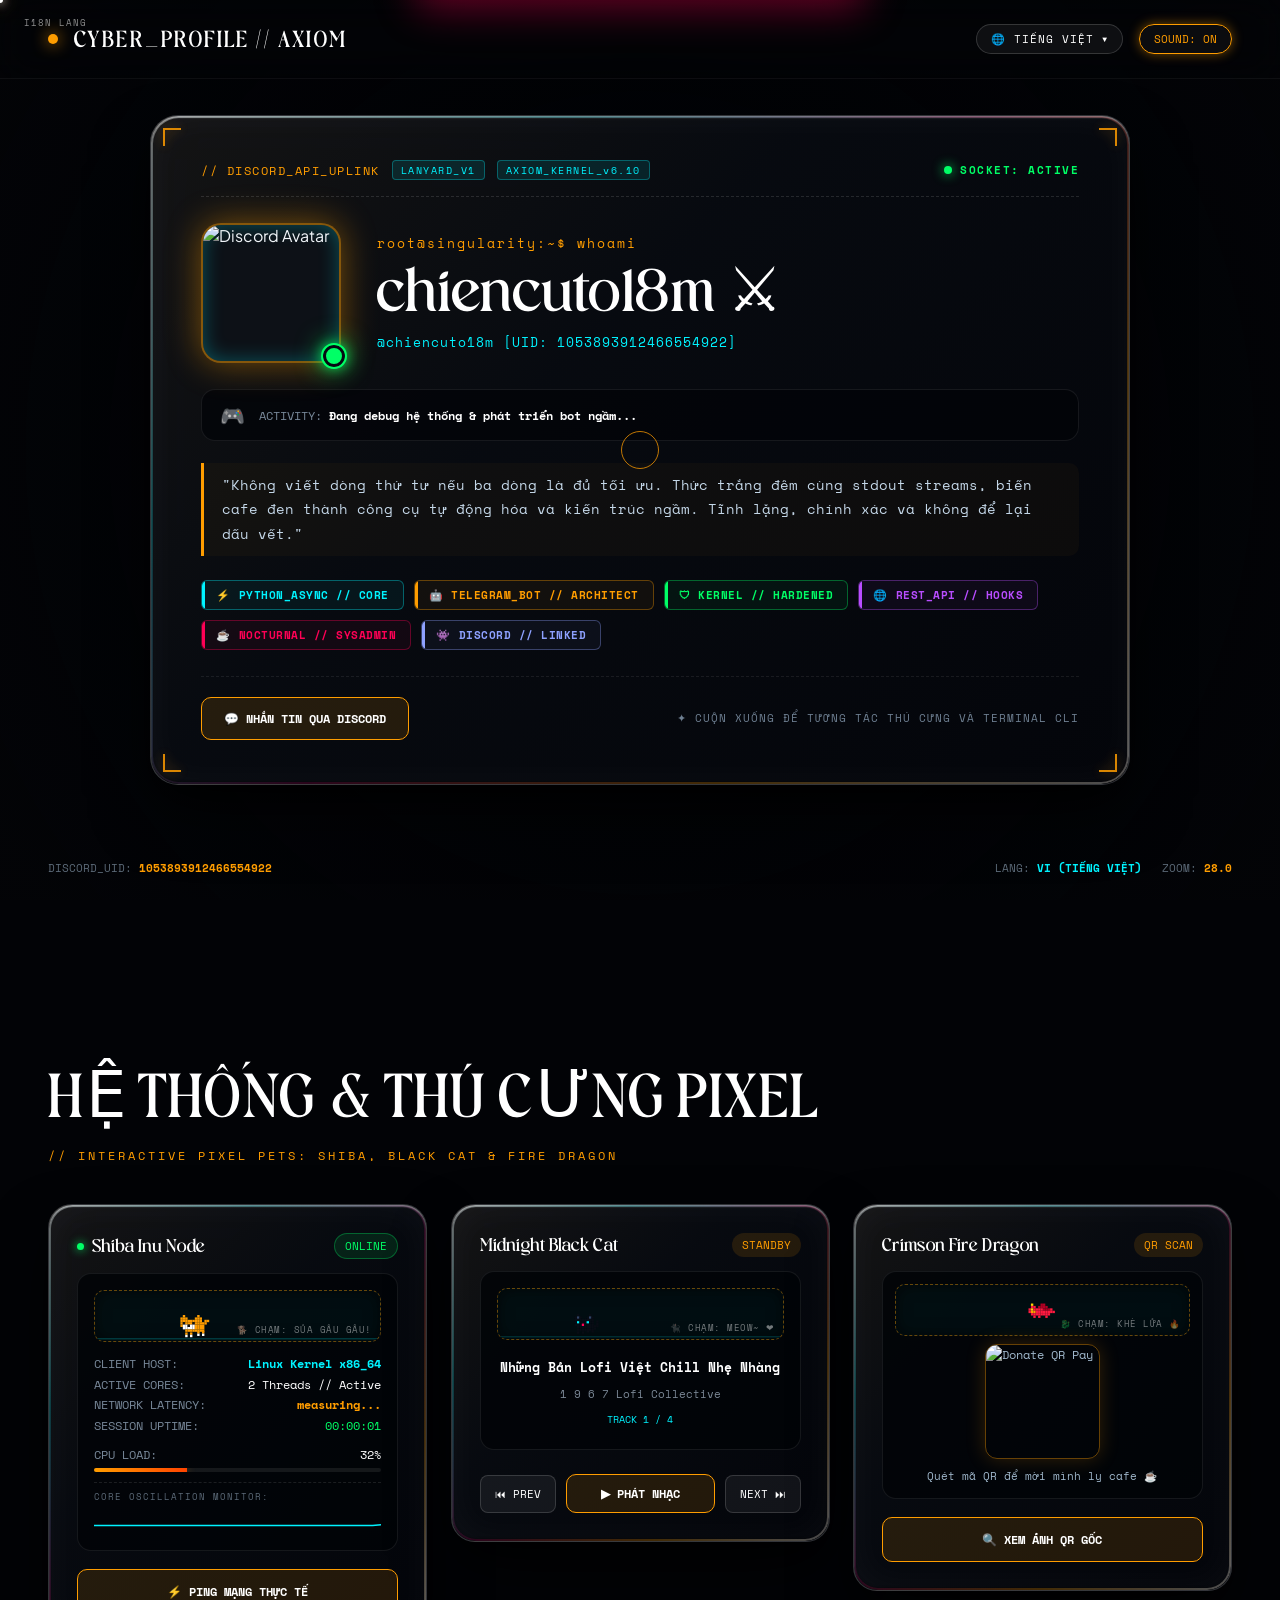
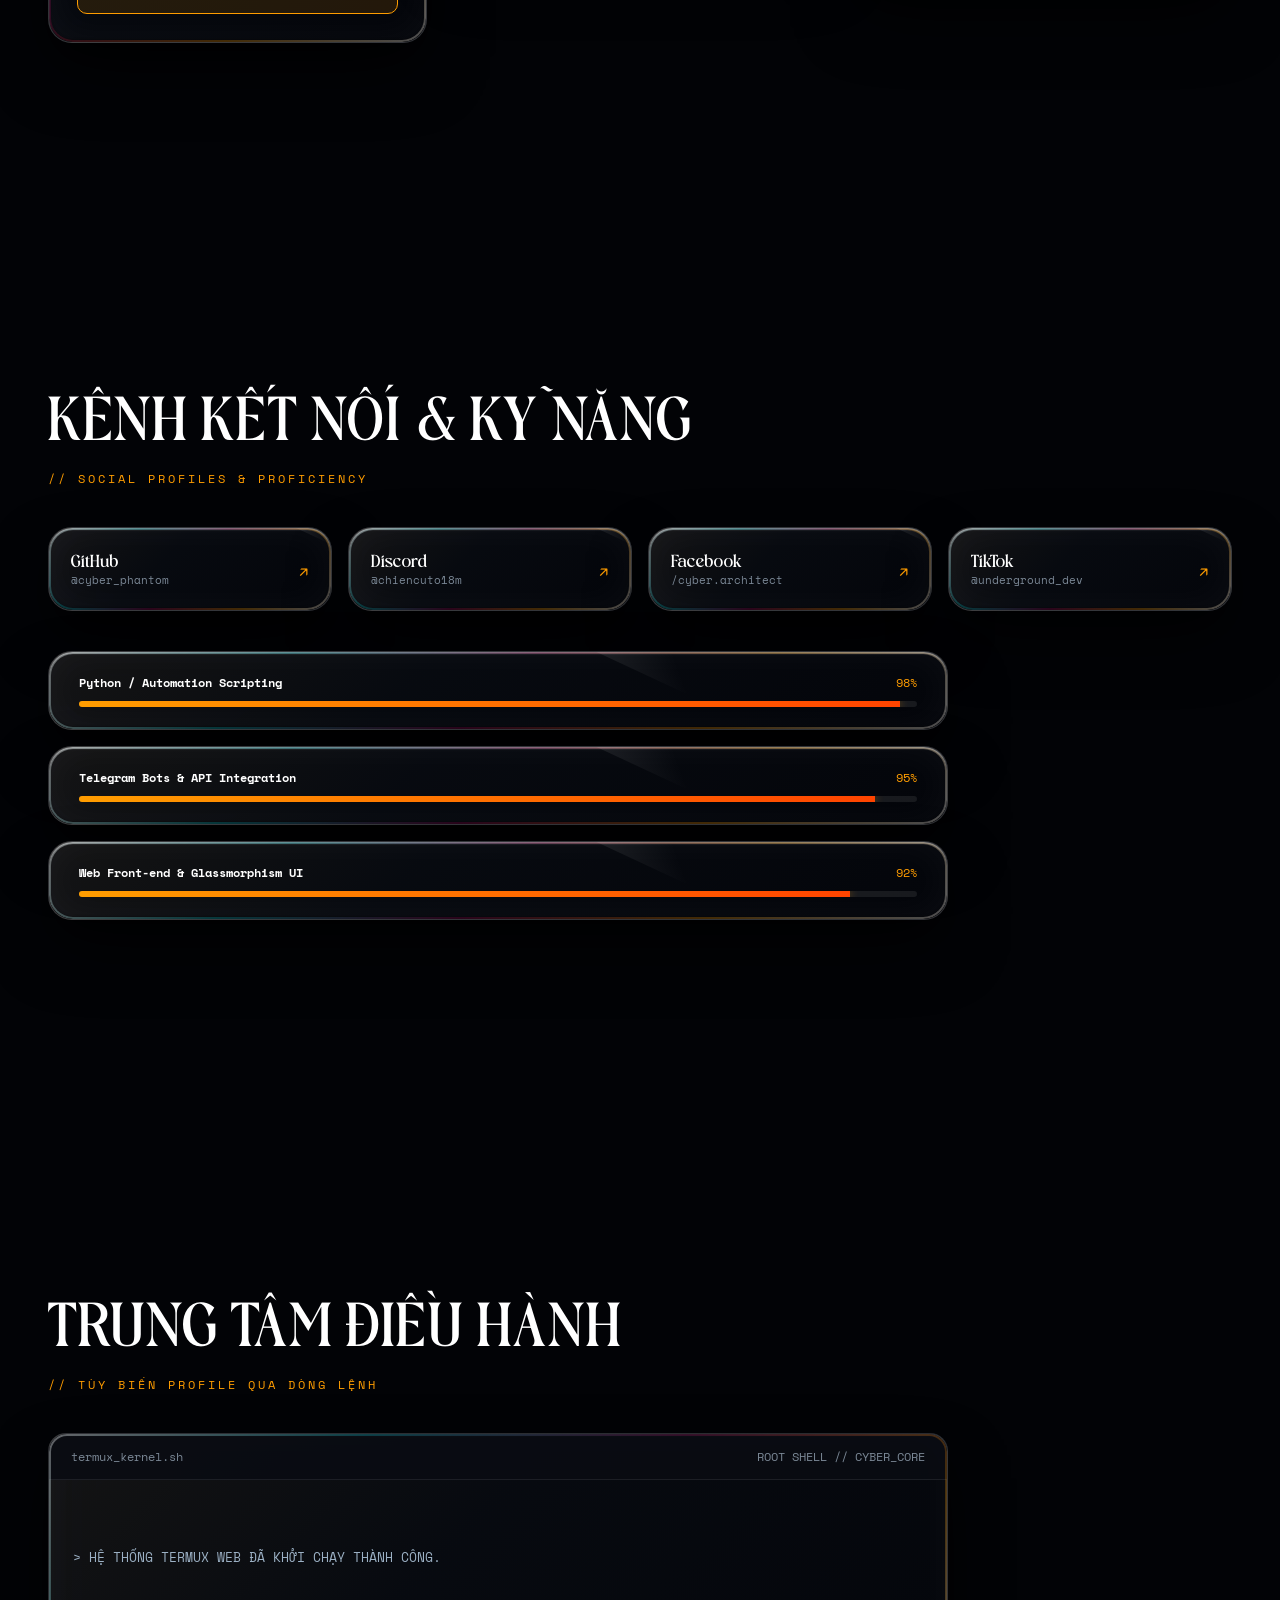
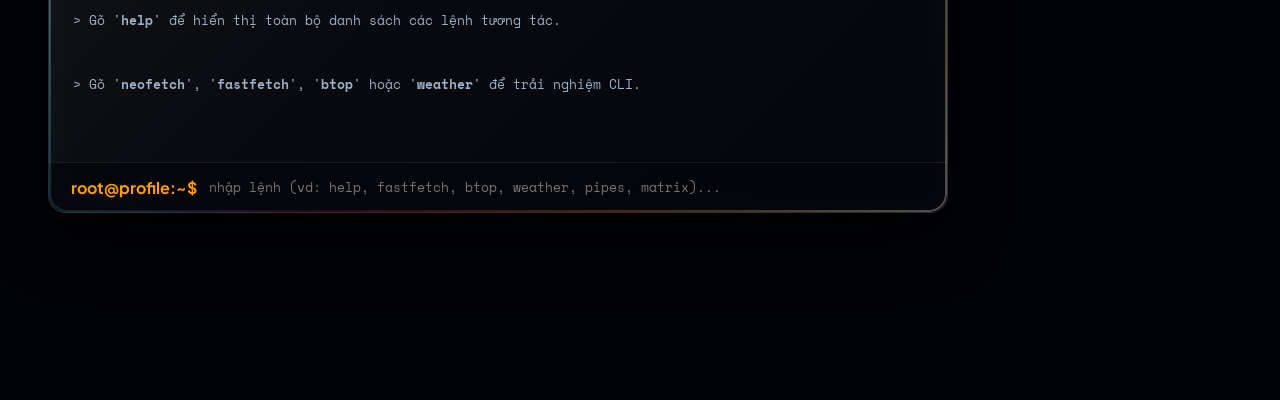
==== commit 55404681: "Update index.html" ====
--- a/index.html
+++ b/index.html
@@ -507,18 +507,72 @@
       position: relative;
     }
 
+    /* =========================================================
+       ✨ DECOR KHUNG PROFILE HERO CHUẨN CODER X CYBER VIBE
+       ========================================================= */
+    .profile-card-decor {
+      position: relative;
+      padding: 44px 50px;
+      border-radius: 28px;
+    }
+
+    /* 4 Ngoàm Định Vị Lượng Tử Góc Khung */
+    .corner-bracket {
+      position: absolute;
+      width: 18px;
+      height: 18px;
+      border: 2px solid var(--accent);
+      pointer-events: none;
+      z-index: 12;
+      opacity: 0.85;
+      filter: drop-shadow(0 0 6px var(--accent-glow));
+    }
+    .corner-tl { top: 12px; left: 12px; border-right: none; border-bottom: none; }
+    .corner-tr { top: 12px; right: 12px; border-left: none; border-bottom: none; }
+    .corner-bl { bottom: 12px; left: 12px; border-right: none; border-top: none; }
+    .corner-br { bottom: 12px; right: 12px; border-left: none; border-top: none; }
+
+    /* Thanh Header HUD Cyber Coder */
+    .profile-hud-header {
+      display: flex;
+      justify-content: space-between;
+      align-items: center;
+      border-bottom: 1px dashed rgba(255, 255, 255, 0.12);
+      padding-bottom: 16px;
+      margin-bottom: 26px;
+      font-family: var(--font-mono);
+      font-size: 11.5px;
+      letter-spacing: 1.5px;
+    }
+
+    .hud-meta-tags {
+      display: flex;
+      align-items: center;
+      gap: 12px;
+      color: var(--accent);
+    }
+
+    .hud-chip {
+      background: rgba(0, 243, 255, 0.1);
+      border: 1px solid rgba(0, 243, 255, 0.3);
+      color: var(--accent-blue);
+      padding: 2px 8px;
+      border-radius: 4px;
+      font-size: 9.5px;
+    }
+
     .profile-avatar-wrap {
       position: relative;
-      width: 135px;
-      height: 135px;
+      width: 140px;
+      height: 140px;
       flex-shrink: 0;
     }
 
     .profile-avatar-inner {
       width: 100%;
       height: 100%;
-      border-radius: 50%;
-      border: 2.5px solid rgba(255, 255, 255, 0.45);
+      border-radius: 20px; /* Bo góc vuông vức kiểu Cyber-Identity */
+      border: 2px solid rgba(255, 157, 0, 0.5);
       box-shadow: 0 0 35px var(--accent-glow), inset 0 0 20px rgba(0, 243, 255, 0.3);
       overflow: hidden;
       position: relative;
@@ -534,15 +588,15 @@
     }
 
     .profile-avatar-wrap:hover .profile-avatar-img {
-      transform: scale(1.06);
+      transform: scale(1.08);
     }
 
     .profile-online-dot {
       position: absolute;
-      bottom: 5px;
-      right: 5px;
-      width: 24px;
-      height: 24px;
+      bottom: -4px;
+      right: -4px;
+      width: 22px;
+      height: 22px;
       background: #00ff66;
       border-radius: 50%;
       border: 3.5px solid #060913;
@@ -565,29 +619,63 @@
     }
 
     .bio-philosophy {
-      font-family: var(--font-body);
-      font-size: 15px;
-      line-height: 1.75;
+      font-family: var(--font-mono);
+      font-size: 13.5px;
+      line-height: 1.8;
       color: #c4d7e8;
-      border-left: 2.5px solid var(--accent);
-      padding-left: 16px;
+      border-left: 3px solid var(--accent);
+      padding: 10px 18px;
+      background: rgba(255, 157, 0, 0.03);
+      border-radius: 0 10px 10px 0;
       margin-bottom: 24px;
     }
 
-    .bio-badge {
-      background: rgba(255, 255, 255, 0.04);
-      border: 1px solid rgba(255, 255, 255, 0.14);
-      padding: 6px 14px;
-      border-radius: 20px;
+    /* =========================================================
+       🔥 DÀN BADGES CHUẨN CODER X VIBE PHÁT SÁNG NEON
+       ========================================================= */
+    .coder-badges-grid {
+      display: flex;
+      flex-wrap: wrap;
+      gap: 10px;
+      margin-bottom: 26px;
+    }
+
+    .coder-badge {
       font-family: var(--font-mono);
       font-size: 11px;
-      color: #9cb1c5;
+      font-weight: 600;
       letter-spacing: 0.5px;
+      padding: 6px 14px;
+      border-radius: 6px;
       display: inline-flex;
       align-items: center;
-      gap: 6px;
-      transition: all 0.25s;
-    }
+      gap: 8px;
+      background: rgba(4, 8, 16, 0.85);
+      border: 1px solid rgba(255, 255, 255, 0.12);
+      transition: all 0.25s ease;
+      position: relative;
+      overflow: hidden;
+    }
+
+    .coder-badge::after {
+      content: '';
+      position: absolute;
+      top: 0; left: 0;
+      width: 3px; height: 100%;
+      background: currentColor;
+    }
+
+    .coder-badge:hover {
+      transform: translateY(-2px);
+      box-shadow: 0 0 20px currentColor;
+    }
+
+    .badge-python { color: #00f3ff; border-color: rgba(0, 243, 255, 0.35); background: rgba(0, 243, 255, 0.05); }
+    .badge-bot { color: #ff9d00; border-color: rgba(255, 157, 0, 0.35); background: rgba(255, 157, 0, 0.05); }
+    .badge-kernel { color: #00ff66; border-color: rgba(0, 255, 102, 0.35); background: rgba(0, 255, 102, 0.05); }
+    .badge-api { color: #b84dff; border-color: rgba(184, 77, 255, 0.35); background: rgba(184, 77, 255, 0.05); }
+    .badge-caffeine { color: #ff0055; border-color: rgba(255, 0, 85, 0.35); background: rgba(255, 0, 85, 0.05); }
+    .badge-discord { color: #8ea1ff; border-color: rgba(142, 161, 255, 0.35); background: rgba(142, 161, 255, 0.05); }
 
     .section-title {
       font-family: var(--font-display);
@@ -886,12 +974,13 @@
     @media (max-width: 768px) {
       header.nav-bar { padding: 18px 24px; }
       .content-stream { padding: 0 24px; }
-      footer.bottom-hud { display: none; }
+      .profile-card-decor { padding: 32px 24px; }
     }
   </style>
 </head>
 <body>
 
+  <!-- YOUTUBE PLAYER ẨN -->
   <div id="yt-hidden-player"></div>
 
   <canvas id="click-particles-canvas"></canvas>
@@ -981,19 +1070,30 @@
 
   <main class="content-stream">
 
+    <!-- 01: HERO PROFILE ĐƯỢC NÂNG CẤP DECOR CODER VIBE -->
     <section class="scene-section" id="sec-profile" style="display: flex; justify-content: center; align-items: center; padding: 100px 0;">
       <div class="liquid-glass-container" style="max-width: 980px; width: 100%;">
-        <div class="liquid-glass" style="padding: 42px 48px; border-radius: 28px;">
+        <div class="liquid-glass profile-card-decor">
+          
+          <!-- 4 Góc Định Vị Lượng Tử Cyber HUD -->
+          <div class="corner-bracket corner-tl"></div>
+          <div class="corner-bracket corner-tr"></div>
+          <div class="corner-bracket corner-bl"></div>
+          <div class="corner-bracket corner-br"></div>
+
           <div class="glass-glare"></div>
           <div class="glass-shimmer"></div>
 
-          <div style="display: flex; justify-content: space-between; align-items: center; border-bottom: 1px solid rgba(255, 255, 255, 0.08); padding-bottom: 16px; margin-bottom: 28px;">
-            <div style="font-family: var(--font-mono); font-size: 11.5px; color: var(--accent); letter-spacing: 2px;">
-              // DISCORD_API_UPLINK // LANYARD_REST_V1
+          <!-- Thanh Header HUD Cyber Coder -->
+          <div class="profile-hud-header">
+            <div class="hud-meta-tags">
+              <span>// DISCORD_API_UPLINK</span>
+              <span class="hud-chip">LANYARD_V1</span>
+              <span class="hud-chip">AXIOM_KERNEL_v6.10</span>
             </div>
             <div style="display: flex; align-items: center; gap: 8px;">
               <span class="singularity-beacon" style="width: 8px; height: 8px; background: #00ff66; box-shadow: 0 0 12px #00ff66;"></span>
-              <span style="font-family: var(--font-mono); font-size: 11px; color: #00ff66; font-weight: bold; letter-spacing: 1.5px;">ONLINE</span>
+              <span style="color: #00ff66; font-weight: bold; font-size: 11px;">SOCKET: ACTIVE</span>
             </div>
           </div>
 
@@ -1012,7 +1112,7 @@
               <div style="font-family: var(--font-mono); font-size: 12.5px; color: var(--accent); letter-spacing: 2px; margin-bottom: 6px;">
                 root@singularity:~$ whoami
               </div>
-              <h1 class="name-display" id="user-display-name" style="font-family: var(--font-display); font-size: clamp(40px, 5vw, 62px); font-weight: 400; line-height: 1.05; color: #fff; margin-bottom: 8px;">
+              <h1 class="name-display" id="user-display-name" style="font-family: var(--font-display); font-size: clamp(38px, 5vw, 62px); font-weight: 400; line-height: 1.05; color: #fff; margin-bottom: 8px;">
                 chiencuto18m ⚔
               </h1>
               <div style="font-family: var(--font-mono); font-size: 12.5px; color: var(--accent-blue); letter-spacing: 1px;">
@@ -1021,7 +1121,7 @@
             </div>
           </div>
 
-          <div style="background: rgba(2, 4, 8, 0.7); border: 1px solid rgba(255, 255, 255, 0.08); border-radius: 14px; padding: 12px 18px; margin-bottom: 24px; display: flex; align-items: center; gap: 14px;">
+          <div style="background: rgba(2, 4, 8, 0.7); border: 1px solid rgba(255, 255, 255, 0.08); border-radius: 14px; padding: 12px 18px; margin-bottom: 22px; display: flex; align-items: center; gap: 14px;">
             <div style="font-size: 20px;">🎮</div>
             <div style="font-family: var(--font-mono); font-size: 12px; color: #a0b8cc;">
               <span style="color: #788899;">ACTIVITY:</span> <strong id="discord-real-activity" style="color: #fff;">Đang debug hệ thống & phát triển bot ngầm...</strong>
@@ -1032,31 +1132,42 @@
             "Không viết dòng thứ tư nếu ba dòng là đủ tối ưu. Thức trắng đêm cùng stdout streams, biến cafe đen thành công cụ tự động hóa và kiến trúc ngầm. Tĩnh lặng, chính xác và không để lại dấu vết."
           </div>
 
-          <div style="display: flex; flex-wrap: wrap; gap: 10px; margin-bottom: 28px;">
-            <span class="bio-badge" style="border-color: rgba(0, 255, 102, 0.4); background: rgba(0, 255, 102, 0.08); color: #00ff66;">
-              <span>●</span> ONLINE
+          <!-- DÀN BADGES ĐẬM CHẤT CODER X CYBER VIBE -->
+          <div class="coder-badges-grid">
+            <span class="coder-badge badge-python">
+              <span>⚡</span> PYTHON_ASYNC // CORE
             </span>
-            <span class="bio-badge" style="border-color: rgba(0, 243, 255, 0.4); background: rgba(0, 243, 255, 0.08); color: #00f3ff;">
-              <span>🐕</span> SHIBA PET ACTIVE
+            <span class="coder-badge badge-bot">
+              <span>🤖</span> TELEGRAM_BOT // ARCHITECT
             </span>
-            <span class="bio-badge" style="border-color: rgba(255, 157, 0, 0.4); background: rgba(255, 157, 0, 0.08); color: var(--accent);">
-              <span>🐈‍⬛</span> BLACK CAT ACTIVE
+            <span class="coder-badge badge-kernel">
+              <span>🛡</span> KERNEL // HARDENED
             </span>
-            <span class="bio-badge" style="border-color: rgba(255, 68, 68, 0.4); background: rgba(255, 68, 68, 0.08); color: #ff5555;">
-              <span>🐉</span> FIRE DRAGON ACTIVE
+            <span class="coder-badge badge-api">
+              <span>🌐</span> REST_API // HOOKS
+            </span>
+            <span class="coder-badge badge-caffeine">
+              <span>☕</span> NOCTURNAL // SYSADMIN
+            </span>
+            <span class="coder-badge badge-discord">
+              <span>👾</span> DISCORD // LINKED
             </span>
           </div>
 
-          <div style="display: flex; justify-content: space-between; align-items: center; flex-wrap: wrap; gap: 14px;">
+          <div style="display: flex; justify-content: space-between; align-items: center; flex-wrap: wrap; gap: 14px; border-top: 1px dashed rgba(255,255,255,0.08); padding-top: 20px;">
             <a href="https://discord.com/users/1053893912466554922" target="_blank" class="copy-btn" style="text-decoration: none; padding: 12px 22px;">
               <span>💬 NHẮN TIN QUA DISCORD</span>
             </a>
+            <div style="font-family: var(--font-mono); font-size: 11px; color: #6e7f91; letter-spacing: 1px;">
+              ✦ CUỘN XUỐNG ĐỂ TƯƠNG TÁC THÚ CƯNG VÀ TERMINAL CLI
+            </div>
           </div>
 
         </div>
       </div>
     </section>
 
+    <!-- 02: 3 THẺ TIỆN ÍCH VỚI 3 CON PET PIXEL CHUẨN ĐẸP -->
     <section class="scene-section" id="sec-samples">
       <h2 class="section-title" id="i18n-samples-title">Hệ Thống & Thú Cưng Pixel</h2>
       <div class="section-meta" id="i18n-samples-meta">// INTERACTIVE PIXEL PETS: SHIBA, BLACK CAT & FIRE DRAGON</div>
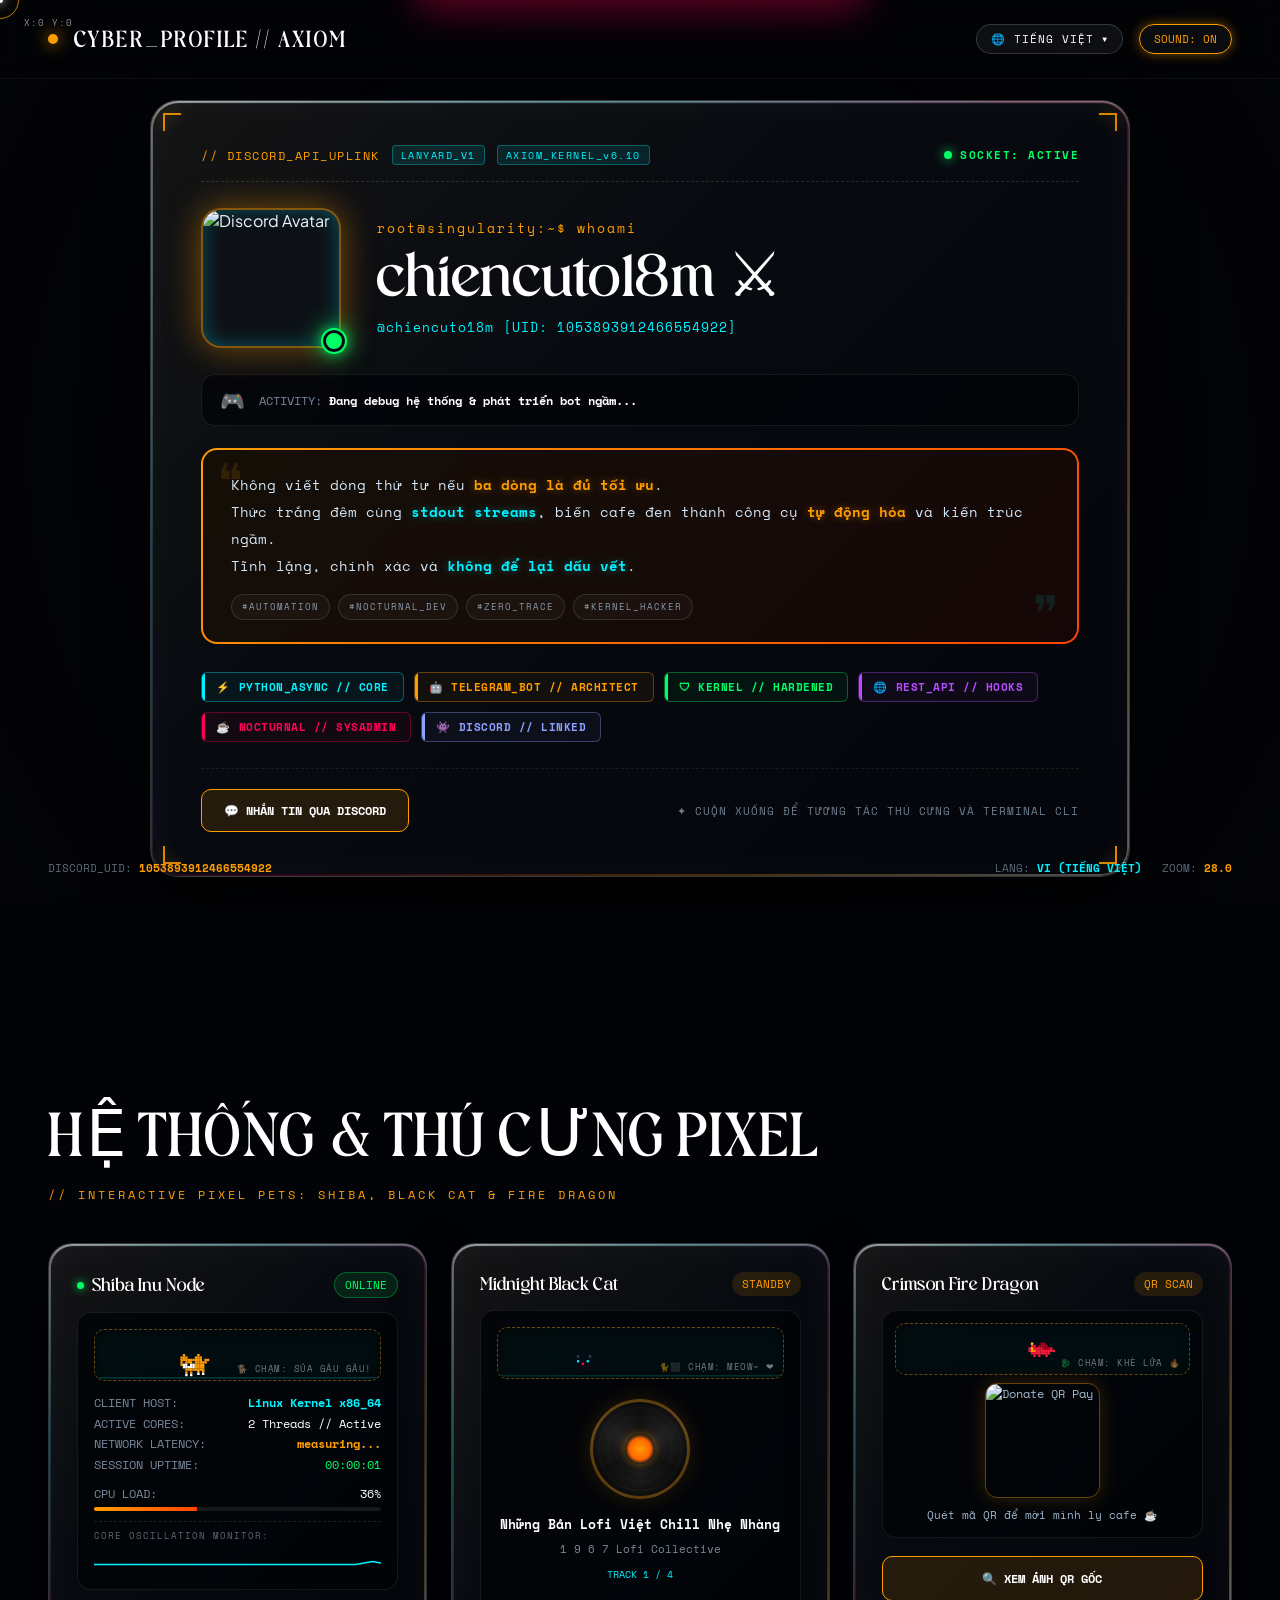
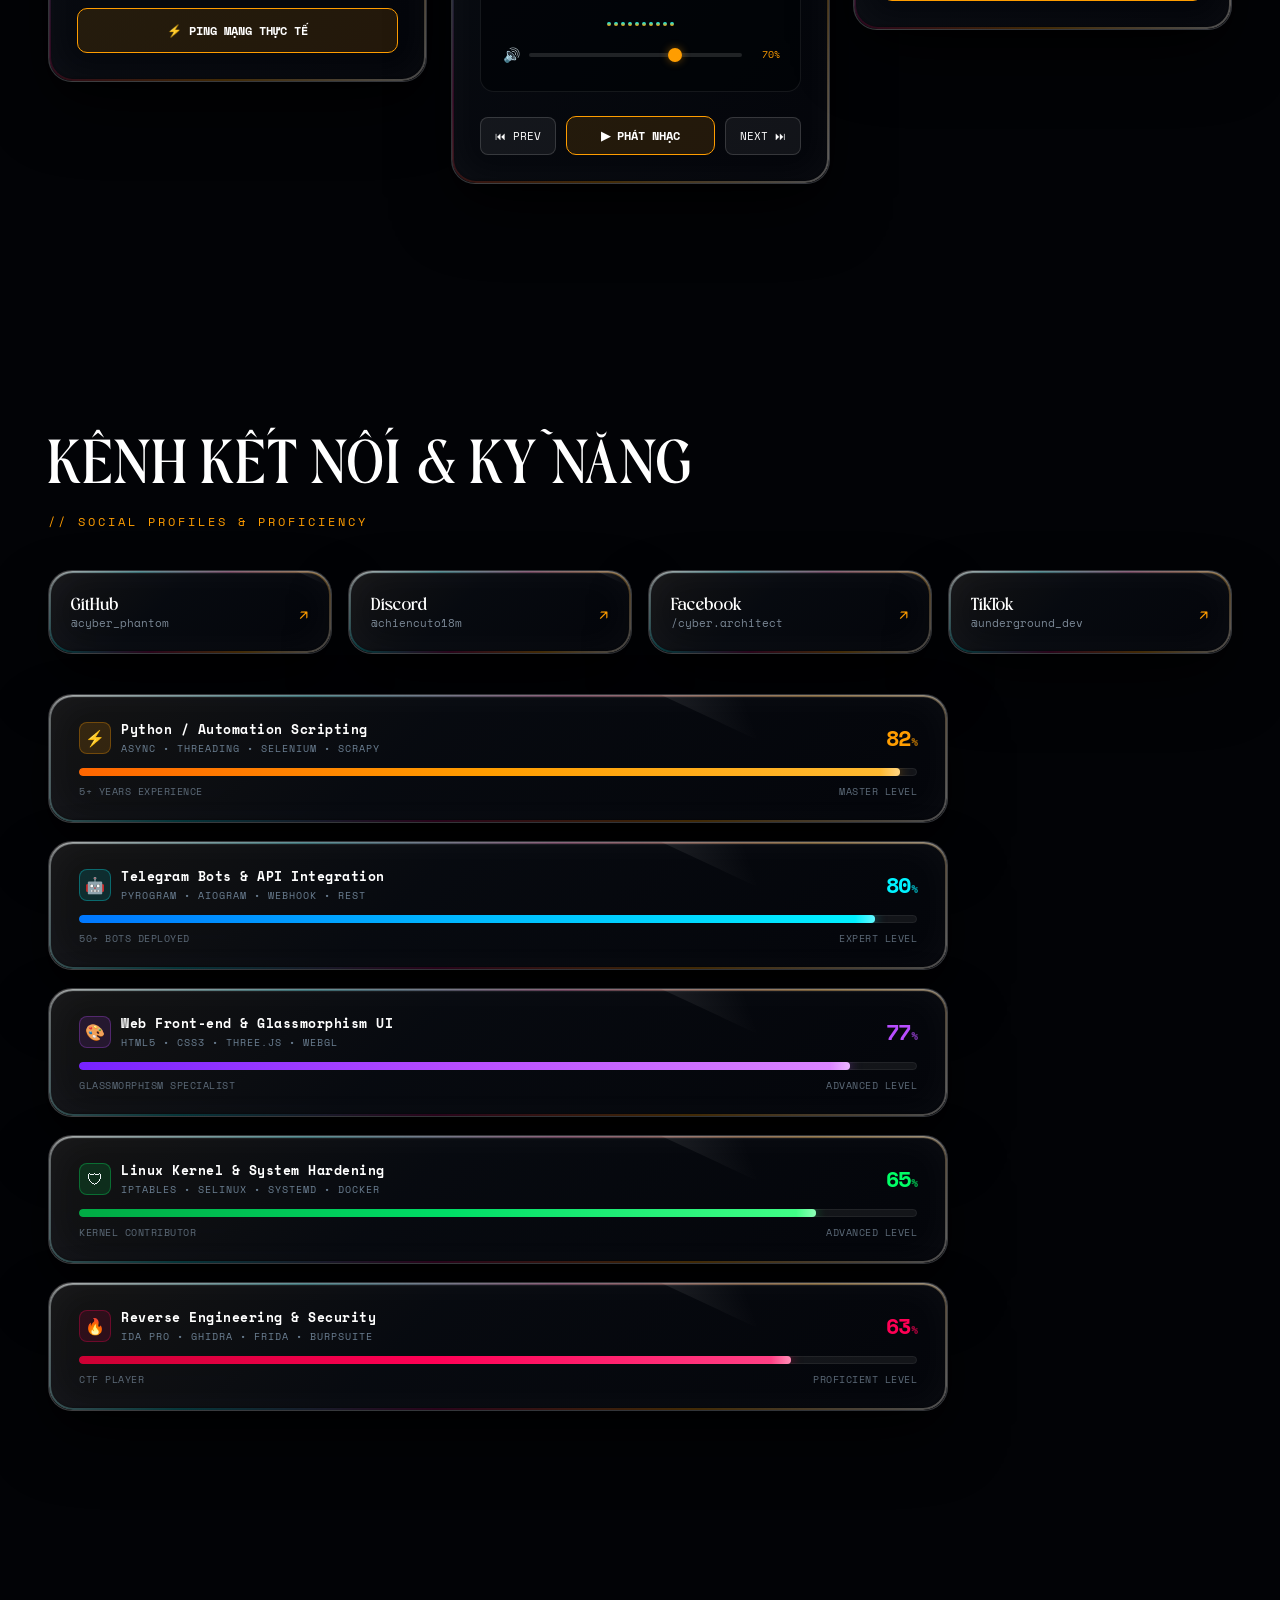
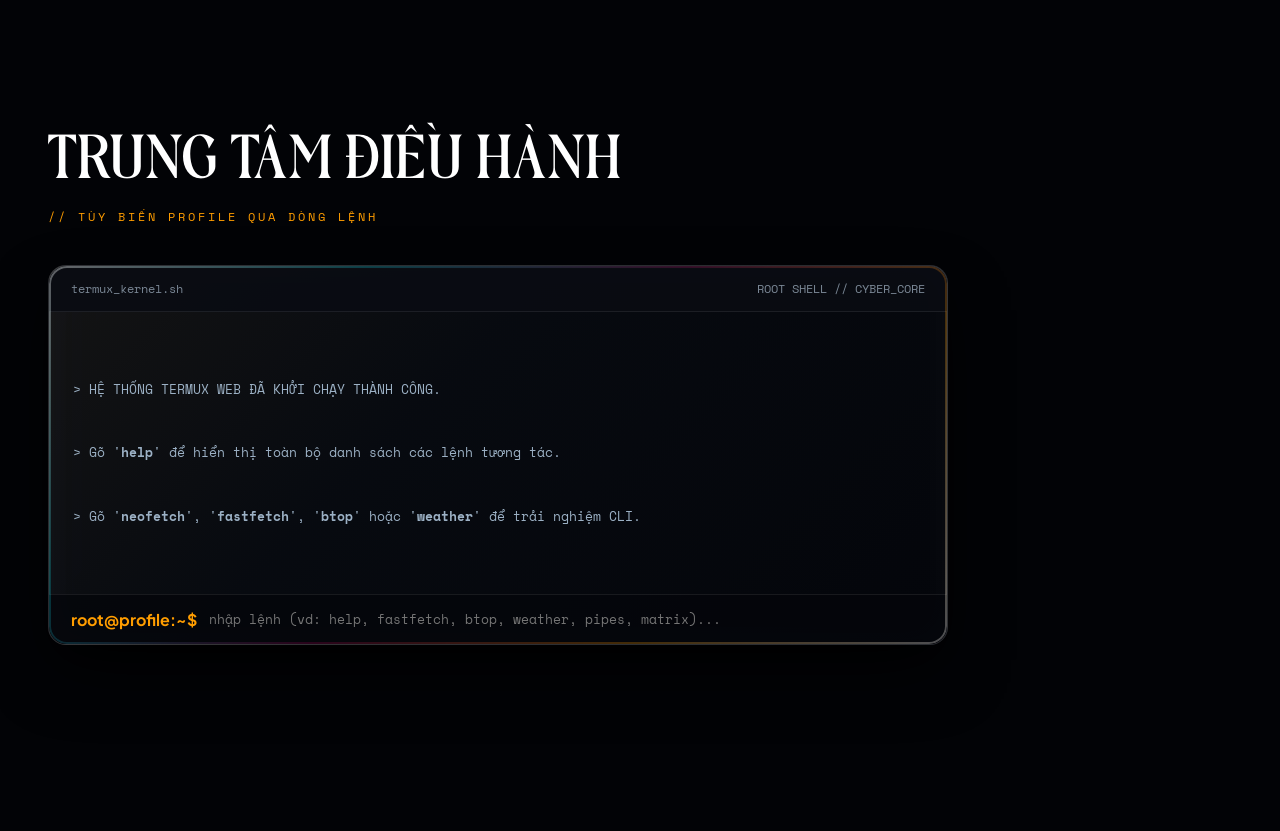
==== commit 64854fcc: "Update print statement from 'Hello' to 'Goodbye'" ====
--- a/index.html
+++ b/index.html
@@ -445,9 +445,7 @@
       to { opacity: 1; transform: translateY(0); }
     }
 
-    .lang-menu.open {
-      display: flex;
-    }
+    .lang-menu.open { display: flex; }
 
     .lang-item {
       padding: 8px 14px;
@@ -508,7 +506,7 @@
     }
 
     /* =========================================================
-       ✨ DECOR KHUNG PROFILE HERO CHUẨN CODER X CYBER VIBE
+       ✨ PROFILE HERO CARD
        ========================================================= */
     .profile-card-decor {
       position: relative;
@@ -516,7 +514,6 @@
       border-radius: 28px;
     }
 
-    /* 4 Ngoàm Định Vị Lượng Tử Góc Khung */
     .corner-bracket {
       position: absolute;
       width: 18px;
@@ -532,7 +529,6 @@
     .corner-bl { bottom: 12px; left: 12px; border-right: none; border-top: none; }
     .corner-br { bottom: 12px; right: 12px; border-left: none; border-top: none; }
 
-    /* Thanh Header HUD Cyber Coder */
     .profile-hud-header {
       display: flex;
       justify-content: space-between;
@@ -571,7 +567,7 @@
     .profile-avatar-inner {
       width: 100%;
       height: 100%;
-      border-radius: 20px; /* Bo góc vuông vức kiểu Cyber-Identity */
+      border-radius: 20px;
       border: 2px solid rgba(255, 157, 0, 0.5);
       box-shadow: 0 0 35px var(--accent-glow), inset 0 0 20px rgba(0, 243, 255, 0.3);
       overflow: hidden;
@@ -618,20 +614,107 @@
       100% { transform: scale(1.85); opacity: 0; }
     }
 
+    /* =========================================================
+       ✨ UPGRADED BIO PHILOSOPHY SECTION
+       ========================================================= */
+    .bio-philosophy-wrapper {
+      position: relative;
+      margin-bottom: 28px;
+      padding: 2px;
+      border-radius: 16px;
+      background: linear-gradient(135deg, var(--accent), #ff4400, var(--accent-blue), var(--accent));
+      background-size: 300% 300%;
+      animation: bio-border-flow 6s ease infinite;
+    }
+
+    @keyframes bio-border-flow {
+      0%, 100% { background-position: 0% 50%; }
+      50% { background-position: 100% 50%; }
+    }
+
     .bio-philosophy {
       font-family: var(--font-mono);
       font-size: 13.5px;
-      line-height: 1.8;
-      color: #c4d7e8;
-      border-left: 3px solid var(--accent);
-      padding: 10px 18px;
-      background: rgba(255, 157, 0, 0.03);
-      border-radius: 0 10px 10px 0;
-      margin-bottom: 24px;
+      line-height: 2;
+      color: #d4e7f8;
+      padding: 22px 28px;
+      background: rgba(2, 3, 8, 0.92);
+      border-radius: 14px;
+      position: relative;
+      overflow: hidden;
+    }
+
+    .bio-philosophy::before {
+      content: '❝';
+      position: absolute;
+      top: 8px;
+      left: 14px;
+      font-size: 48px;
+      color: rgba(255, 157, 0, 0.12);
+      font-family: serif;
+      line-height: 1;
+      pointer-events: none;
+    }
+
+    .bio-philosophy::after {
+      content: '❞';
+      position: absolute;
+      bottom: 4px;
+      right: 18px;
+      font-size: 48px;
+      color: rgba(0, 243, 255, 0.1);
+      font-family: serif;
+      line-height: 1;
+      pointer-events: none;
+    }
+
+    .bio-text-line {
+      display: block;
+      opacity: 0;
+      transform: translateX(-12px);
+      animation: bio-line-in 0.6s ease forwards;
+    }
+
+    .bio-text-line:nth-child(1) { animation-delay: 0.3s; }
+    .bio-text-line:nth-child(2) { animation-delay: 0.6s; }
+    .bio-text-line:nth-child(3) { animation-delay: 0.9s; }
+
+    @keyframes bio-line-in {
+      to { opacity: 1; transform: translateX(0); }
+    }
+
+    .bio-highlight {
+      color: var(--accent);
+      font-weight: bold;
+      text-shadow: 0 0 8px var(--accent-glow);
+    }
+
+    .bio-highlight-cyan {
+      color: var(--accent-blue);
+      font-weight: bold;
+      text-shadow: 0 0 8px rgba(0, 243, 255, 0.4);
+    }
+
+    .bio-tag-row {
+      display: flex;
+      gap: 8px;
+      margin-top: 14px;
+      flex-wrap: wrap;
+    }
+
+    .bio-micro-tag {
+      font-family: var(--font-mono);
+      font-size: 9px;
+      letter-spacing: 1px;
+      padding: 3px 10px;
+      border-radius: 20px;
+      border: 1px solid rgba(255, 255, 255, 0.12);
+      color: #8899aa;
+      background: rgba(255, 255, 255, 0.03);
     }
 
     /* =========================================================
-       🔥 DÀN BADGES CHUẨN CODER X VIBE PHÁT SÁNG NEON
+       🔥 BADGES
        ========================================================= */
     .coder-badges-grid {
       display: flex;
@@ -800,6 +883,182 @@
       box-shadow: 0 0 25px var(--accent-glow);
     }
 
+    /* =========================================================
+       🎵 UPGRADED MUSIC PLAYER
+       ========================================================= */
+    .music-player-body {
+      display: flex;
+      flex-direction: column;
+      align-items: center;
+      gap: 14px;
+      padding: 8px 0;
+    }
+
+    .vinyl-disc-wrap {
+      position: relative;
+      width: 100px;
+      height: 100px;
+    }
+
+    .vinyl-disc {
+      width: 100%;
+      height: 100%;
+      border-radius: 50%;
+      background: conic-gradient(from 0deg, #111, #222, #111, #1a1a1a, #111, #222, #111);
+      border: 3px solid rgba(255, 157, 0, 0.3);
+      box-shadow: 0 0 25px rgba(255, 157, 0, 0.15), inset 0 0 20px rgba(0,0,0,0.8);
+      display: flex;
+      align-items: center;
+      justify-content: center;
+      transition: border-color 0.3s;
+    }
+
+    .vinyl-disc.spinning {
+      animation: vinyl-spin 3s linear infinite;
+      border-color: var(--accent);
+      box-shadow: 0 0 30px var(--accent-glow), inset 0 0 20px rgba(0,0,0,0.8);
+    }
+
+    @keyframes vinyl-spin {
+      to { transform: rotate(360deg); }
+    }
+
+    .vinyl-center {
+      width: 30px;
+      height: 30px;
+      border-radius: 50%;
+      background: radial-gradient(circle, var(--accent) 0%, #ff6600 50%, #1a1a1a 70%);
+      box-shadow: 0 0 10px var(--accent-glow);
+    }
+
+    .vinyl-grooves {
+      position: absolute;
+      inset: 8px;
+      border-radius: 50%;
+      border: 1px solid rgba(255, 255, 255, 0.04);
+      pointer-events: none;
+    }
+
+    .vinyl-grooves::before, .vinyl-grooves::after {
+      content: '';
+      position: absolute;
+      border-radius: 50%;
+      border: 1px solid rgba(255, 255, 255, 0.03);
+    }
+
+    .vinyl-grooves::before { inset: 8px; }
+    .vinyl-grooves::after { inset: 16px; }
+
+    .music-track-info {
+      text-align: center;
+      width: 100%;
+    }
+
+    .music-track-title {
+      color: #fff;
+      font-weight: bold;
+      font-size: 13px;
+      margin-bottom: 4px;
+      white-space: nowrap;
+      overflow: hidden;
+      text-overflow: ellipsis;
+    }
+
+    .music-track-artist {
+      color: #7b8896;
+      font-size: 11px;
+      margin-bottom: 6px;
+    }
+
+    .music-track-counter {
+      color: var(--accent-blue);
+      font-size: 10px;
+      font-family: var(--font-mono);
+    }
+
+    /* Equalizer bars */
+    .eq-visualizer {
+      display: flex;
+      align-items: flex-end;
+      justify-content: center;
+      gap: 3px;
+      height: 24px;
+      margin-top: 4px;
+    }
+
+    .eq-bar {
+      width: 4px;
+      border-radius: 2px;
+      background: linear-gradient(to top, var(--accent), var(--accent-blue));
+      transition: height 0.15s ease;
+      height: 4px;
+    }
+
+    .eq-bar.active {
+      animation: eq-bounce var(--eq-speed, 0.5s) ease-in-out infinite alternate;
+    }
+
+    @keyframes eq-bounce {
+      0% { height: var(--eq-min, 4px); }
+      100% { height: var(--eq-max, 20px); }
+    }
+
+    /* Volume Slider */
+    .volume-row {
+      display: flex;
+      align-items: center;
+      gap: 8px;
+      width: 100%;
+      padding: 0 4px;
+      margin-top: 2px;
+    }
+
+    .volume-icon {
+      font-size: 14px;
+      color: #7b8896;
+      min-width: 20px;
+      text-align: center;
+    }
+
+    .volume-slider {
+      -webkit-appearance: none;
+      appearance: none;
+      flex: 1;
+      height: 4px;
+      border-radius: 4px;
+      background: rgba(255, 255, 255, 0.12);
+      outline: none;
+      cursor: pointer;
+    }
+
+    .volume-slider::-webkit-slider-thumb {
+      -webkit-appearance: none;
+      width: 14px;
+      height: 14px;
+      border-radius: 50%;
+      background: var(--accent);
+      box-shadow: 0 0 8px var(--accent-glow);
+      cursor: pointer;
+    }
+
+    .volume-slider::-moz-range-thumb {
+      width: 14px;
+      height: 14px;
+      border-radius: 50%;
+      background: var(--accent);
+      box-shadow: 0 0 8px var(--accent-glow);
+      border: none;
+      cursor: pointer;
+    }
+
+    .volume-val {
+      font-family: var(--font-mono);
+      font-size: 10px;
+      color: var(--accent);
+      min-width: 30px;
+      text-align: right;
+    }
+
     .player-controls {
       display: flex;
       align-items: center;
@@ -854,36 +1113,159 @@
       color: #7b8896;
     }
 
+    /* =========================================================
+       🔥 UPGRADED SKILL BARS
+       ========================================================= */
     .skills-wrapper {
       display: flex;
       flex-direction: column;
-      gap: 16px;
+      gap: 18px;
       max-width: 900px;
     }
 
     .skill-card {
-      padding: 22px 30px;
-    }
-
-    .skill-info {
+      padding: 24px 30px;
+    }
+
+    .skill-header {
       display: flex;
       justify-content: space-between;
+      align-items: center;
       font-family: var(--font-mono);
       font-size: 12px;
-      margin-bottom: 10px;
-    }
-
-    .bar-bg {
-      height: 6px;
-      background: rgba(255, 255, 255, 0.08);
+      margin-bottom: 12px;
+    }
+
+    .skill-label {
+      display: flex;
+      align-items: center;
+      gap: 10px;
+    }
+
+    .skill-icon {
+      width: 32px;
+      height: 32px;
+      border-radius: 8px;
+      display: flex;
+      align-items: center;
+      justify-content: center;
+      font-size: 16px;
+      flex-shrink: 0;
+    }
+
+    .skill-name {
+      color: #fff;
+      font-weight: bold;
+      font-size: 13px;
+      letter-spacing: 0.5px;
+    }
+
+    .skill-sublabel {
+      font-size: 10px;
+      color: #6b7f92;
+      letter-spacing: 1px;
+      margin-top: 2px;
+    }
+
+    .skill-percent {
+      font-size: 22px;
+      font-weight: bold;
+      font-family: var(--font-mono);
+      letter-spacing: -1px;
+    }
+
+    .skill-percent .pct-num {
+      transition: color 0.3s;
+    }
+
+    .skill-percent .pct-sign {
+      font-size: 12px;
+      opacity: 0.6;
+      margin-left: 1px;
+    }
+
+    .skill-bar-track {
+      height: 8px;
+      background: rgba(255, 255, 255, 0.06);
       border-radius: 10px;
       overflow: hidden;
-    }
-
-    .bar-fill {
+      position: relative;
+    }
+
+    .skill-bar-track::before {
+      content: '';
+      position: absolute;
+      inset: 0;
+      border-radius: inherit;
+      border: 1px solid rgba(255, 255, 255, 0.06);
+      pointer-events: none;
+    }
+
+    .skill-bar-fill {
       height: 100%;
-      background: linear-gradient(90deg, var(--accent), #ff4400);
-      box-shadow: 0 0 10px var(--accent-glow);
+      border-radius: 10px;
+      width: 0%;
+      position: relative;
+      transition: width 1.8s cubic-bezier(0.25, 1, 0.5, 1);
+      box-shadow: 0 0 12px var(--bar-glow, var(--accent-glow));
+    }
+
+    .skill-bar-fill::after {
+      content: '';
+      position: absolute;
+      top: 0;
+      right: 0;
+      width: 20px;
+      height: 100%;
+      background: linear-gradient(90deg, transparent, rgba(255, 255, 255, 0.4));
+      border-radius: 0 10px 10px 0;
+      opacity: 0;
+      transition: opacity 0.5s ease 1.5s;
+    }
+
+    .skill-bar-fill.animated::after {
+      opacity: 1;
+      animation: bar-pulse-glow 2s ease-in-out infinite alternate;
+    }
+
+    @keyframes bar-pulse-glow {
+      0% { opacity: 0.3; }
+      100% { opacity: 0.8; }
+    }
+
+    .skill-bar-fill.fill-orange {
+      background: linear-gradient(90deg, #ff6600, #ff9d00, #ffbb33);
+      --bar-glow: rgba(255, 157, 0, 0.5);
+    }
+
+    .skill-bar-fill.fill-cyan {
+      background: linear-gradient(90deg, #0077ff, #00bbff, #00f3ff);
+      --bar-glow: rgba(0, 243, 255, 0.5);
+    }
+
+    .skill-bar-fill.fill-purple {
+      background: linear-gradient(90deg, #7722ff, #b84dff, #dd88ff);
+      --bar-glow: rgba(184, 77, 255, 0.5);
+    }
+
+    .skill-bar-fill.fill-green {
+      background: linear-gradient(90deg, #00aa44, #00dd66, #44ff88);
+      --bar-glow: rgba(0, 255, 102, 0.5);
+    }
+
+    .skill-bar-fill.fill-red {
+      background: linear-gradient(90deg, #cc0033, #ff0055, #ff4488);
+      --bar-glow: rgba(255, 0, 85, 0.5);
+    }
+
+    .skill-detail-row {
+      display: flex;
+      justify-content: space-between;
+      margin-top: 8px;
+      font-family: var(--font-mono);
+      font-size: 9.5px;
+      color: #5c6a78;
+      letter-spacing: 0.5px;
     }
 
     .terminal-wrapper {
@@ -975,14 +1357,13 @@
       header.nav-bar { padding: 18px 24px; }
       .content-stream { padding: 0 24px; }
       .profile-card-decor { padding: 32px 24px; }
+      .hud-meta-tags span:first-child { display: none; }
     }
   </style>
 </head>
 <body>
 
-  <!-- YOUTUBE PLAYER ẨN -->
   <div id="yt-hidden-player"></div>
-
   <canvas id="click-particles-canvas"></canvas>
 
   <div id="loader-gui">
@@ -1037,45 +1418,25 @@
           <span style="font-size: 8px;">▼</span>
         </button>
         <div class="lang-menu" id="lang-dropdown-menu">
-          <div class="lang-item active" onclick="switchLanguage('vi')">
-            <span>🇻🇳 Tiếng Việt</span>
-            <span>✓</span>
-          </div>
-          <div class="lang-item" onclick="switchLanguage('en')">
-            <span>🇬🇧 English</span>
-            <span></span>
-          </div>
-          <div class="lang-item" onclick="switchLanguage('ja')">
-            <span>🇯🇵 日本語</span>
-            <span></span>
-          </div>
-          <div class="lang-item" onclick="switchLanguage('ko')">
-            <span>🇰🇷 한국어</span>
-            <span></span>
-          </div>
-          <div class="lang-item" onclick="switchLanguage('zh')">
-            <span>🇨🇳 中文</span>
-            <span></span>
-          </div>
-          <div class="lang-item" onclick="switchLanguage('es')">
-            <span>🇪🇸 Español</span>
-            <span></span>
-          </div>
+          <div class="lang-item active" onclick="switchLanguage('vi')"><span>🇻🇳 Tiếng Việt</span><span>✓</span></div>
+          <div class="lang-item" onclick="switchLanguage('en')"><span>🇬🇧 English</span><span></span></div>
+          <div class="lang-item" onclick="switchLanguage('ja')"><span>🇯🇵 日本語</span><span></span></div>
+          <div class="lang-item" onclick="switchLanguage('ko')"><span>🇰🇷 한국어</span><span></span></div>
+          <div class="lang-item" onclick="switchLanguage('zh')"><span>🇨🇳 中文</span><span></span></div>
+          <div class="lang-item" onclick="switchLanguage('es')"><span>🇪🇸 Español</span><span></span></div>
         </div>
       </div>
-
       <button class="audio-btn active" id="audio-toggle" onclick="toggleAudio()">SOUND: ON</button>
     </div>
   </header>
 
   <main class="content-stream">
 
-    <!-- 01: HERO PROFILE ĐƯỢC NÂNG CẤP DECOR CODER VIBE -->
+    <!-- 01: HERO PROFILE -->
     <section class="scene-section" id="sec-profile" style="display: flex; justify-content: center; align-items: center; padding: 100px 0;">
       <div class="liquid-glass-container" style="max-width: 980px; width: 100%;">
         <div class="liquid-glass profile-card-decor">
           
-          <!-- 4 Góc Định Vị Lượng Tử Cyber HUD -->
           <div class="corner-bracket corner-tl"></div>
           <div class="corner-bracket corner-tr"></div>
           <div class="corner-bracket corner-bl"></div>
@@ -1084,7 +1445,6 @@
           <div class="glass-glare"></div>
           <div class="glass-shimmer"></div>
 
-          <!-- Thanh Header HUD Cyber Coder -->
           <div class="profile-hud-header">
             <div class="hud-meta-tags">
               <span>// DISCORD_API_UPLINK</span>
@@ -1128,30 +1488,28 @@
             </div>
           </div>
 
-          <div class="bio-philosophy" id="i18n-philosophy">
-            "Không viết dòng thứ tư nếu ba dòng là đủ tối ưu. Thức trắng đêm cùng stdout streams, biến cafe đen thành công cụ tự động hóa và kiến trúc ngầm. Tĩnh lặng, chính xác và không để lại dấu vết."
+          <!-- ✨ UPGRADED BIO PHILOSOPHY -->
+          <div class="bio-philosophy-wrapper">
+            <div class="bio-philosophy" id="i18n-philosophy">
+              <span class="bio-text-line">Không viết dòng thứ tư nếu <span class="bio-highlight">ba dòng là đủ tối ưu</span>.</span>
+              <span class="bio-text-line">Thức trắng đêm cùng <span class="bio-highlight-cyan">stdout streams</span>, biến cafe đen thành công cụ <span class="bio-highlight">tự động hóa</span> và kiến trúc ngầm.</span>
+              <span class="bio-text-line">Tĩnh lặng, chính xác và <span class="bio-highlight-cyan">không để lại dấu vết</span>.</span>
+              <div class="bio-tag-row">
+                <span class="bio-micro-tag">#AUTOMATION</span>
+                <span class="bio-micro-tag">#NOCTURNAL_DEV</span>
+                <span class="bio-micro-tag">#ZERO_TRACE</span>
+                <span class="bio-micro-tag">#KERNEL_HACKER</span>
+              </div>
+            </div>
           </div>
 
-          <!-- DÀN BADGES ĐẬM CHẤT CODER X CYBER VIBE -->
           <div class="coder-badges-grid">
-            <span class="coder-badge badge-python">
-              <span>⚡</span> PYTHON_ASYNC // CORE
-            </span>
-            <span class="coder-badge badge-bot">
-              <span>🤖</span> TELEGRAM_BOT // ARCHITECT
-            </span>
-            <span class="coder-badge badge-kernel">
-              <span>🛡</span> KERNEL // HARDENED
-            </span>
-            <span class="coder-badge badge-api">
-              <span>🌐</span> REST_API // HOOKS
-            </span>
-            <span class="coder-badge badge-caffeine">
-              <span>☕</span> NOCTURNAL // SYSADMIN
-            </span>
-            <span class="coder-badge badge-discord">
-              <span>👾</span> DISCORD // LINKED
-            </span>
+            <span class="coder-badge badge-python"><span>⚡</span> PYTHON_ASYNC // CORE</span>
+            <span class="coder-badge badge-bot"><span>🤖</span> TELEGRAM_BOT // ARCHITECT</span>
+            <span class="coder-badge badge-kernel"><span>🛡</span> KERNEL // HARDENED</span>
+            <span class="coder-badge badge-api"><span>🌐</span> REST_API // HOOKS</span>
+            <span class="coder-badge badge-caffeine"><span>☕</span> NOCTURNAL // SYSADMIN</span>
+            <span class="coder-badge badge-discord"><span>👾</span> DISCORD // LINKED</span>
           </div>
 
           <div style="display: flex; justify-content: space-between; align-items: center; flex-wrap: wrap; gap: 14px; border-top: 1px dashed rgba(255,255,255,0.08); padding-top: 20px;">
@@ -1167,14 +1525,14 @@
       </div>
     </section>
 
-    <!-- 02: 3 THẺ TIỆN ÍCH VỚI 3 CON PET PIXEL CHUẨN ĐẸP -->
+    <!-- 02: PIXEL PETS & SYSTEM -->
     <section class="scene-section" id="sec-samples">
       <h2 class="section-title" id="i18n-samples-title">Hệ Thống & Thú Cưng Pixel</h2>
       <div class="section-meta" id="i18n-samples-meta">// INTERACTIVE PIXEL PETS: SHIBA, BLACK CAT & FIRE DRAGON</div>
 
       <div class="bio-samples-grid">
         
-        <!-- THẺ 1: SHIBA INU & NODE STATS -->
+        <!-- SHIBA -->
         <div class="liquid-glass-container">
           <div class="sample-card liquid-glass">
             <div class="glass-glare"></div>
@@ -1216,8 +1574,8 @@
                     <span style="color:#788899;">CPU LOAD:</span>
                     <span id="sys-load-val" style="color:#fff;">34%</span>
                   </div>
-                  <div class="bar-bg" style="height:4px;">
-                    <div id="sys-load-bar" class="bar-fill" style="width: 34%; transition: width 0.4s ease;"></div>
+                  <div class="bar-bg" style="height:4px; background:rgba(255,255,255,0.08); border-radius:10px; overflow:hidden;">
+                    <div id="sys-load-bar" style="height:100%; background:linear-gradient(90deg, var(--accent), #ff4400); box-shadow:0 0 10px var(--accent-glow); width: 34%; transition: width 0.4s ease;"></div>
                   </div>
                 </div>
 
@@ -1234,7 +1592,7 @@
           </div>
         </div>
 
-        <!-- THẺ 2: MÈO ĐEN & LO-FI PLAYER -->
+        <!-- 🎵 UPGRADED MUSIC PLAYER CARD -->
         <div class="liquid-glass-container">
           <div class="sample-card liquid-glass">
             <div class="glass-glare"></div>
@@ -1248,13 +1606,45 @@
               <div class="sample-box">
                 <div class="pixel-pet-stage" onclick="interactBlackCat(event)" title="Chạm để Mèo Đen bắn tim & phát nhạc!">
                   <canvas id="pet-blackcat-canvas" width="300" height="52"></canvas>
-                  <span class="pet-tip-badge">🐈‍⬛ CHẠM: MEOW~ ❤</span>
+                  <span class="pet-tip-badge">🐈⬛ CHẠM: MEOW~ ❤</span>
                 </div>
 
-                <div style="display: flex; flex-direction: column; justify-content: center; align-items: center; text-align: center; gap: 6px; padding: 4px 0;">
-                  <div style="color: #fff; font-weight: bold; font-size: 13px;" id="lofi-title">Đang đồng bộ YouTube...</div>
-                  <div style="color: #7b8896; font-size: 11px;" id="lofi-artist">Lofi Chill Việt Nam Live</div>
-                  <div style="color: var(--accent-blue); font-size: 10px; font-family: var(--font-mono);" id="lofi-track-counter">TRACK 1 / 4</div>
+                <div class="music-player-body">
+                  <!-- Vinyl Disc -->
+                  <div class="vinyl-disc-wrap">
+                    <div class="vinyl-disc" id="vinyl-disc">
+                      <div class="vinyl-grooves"></div>
+                      <div class="vinyl-center"></div>
+                    </div>
+                  </div>
+
+                  <!-- Track Info -->
+                  <div class="music-track-info">
+                    <div class="music-track-title" id="lofi-title">Đang đồng bộ YouTube...</div>
+                    <div class="music-track-artist" id="lofi-artist">Lofi Chill Việt Nam Live</div>
+                    <div class="music-track-counter" id="lofi-track-counter">TRACK 1 / 4</div>
+                  </div>
+
+                  <!-- Equalizer -->
+                  <div class="eq-visualizer" id="eq-visualizer">
+                    <div class="eq-bar" style="--eq-speed:0.45s; --eq-min:3px; --eq-max:14px;"></div>
+                    <div class="eq-bar" style="--eq-speed:0.35s; --eq-min:4px; --eq-max:20px;"></div>
+                    <div class="eq-bar" style="--eq-speed:0.50s; --eq-min:2px; --eq-max:16px;"></div>
+                    <div class="eq-bar" style="--eq-speed:0.40s; --eq-min:5px; --eq-max:22px;"></div>
+                    <div class="eq-bar" style="--eq-speed:0.55s; --eq-min:3px; --eq-max:18px;"></div>
+                    <div class="eq-bar" style="--eq-speed:0.38s; --eq-min:4px; --eq-max:24px;"></div>
+                    <div class="eq-bar" style="--eq-speed:0.48s; --eq-min:2px; --eq-max:15px;"></div>
+                    <div class="eq-bar" style="--eq-speed:0.42s; --eq-min:3px; --eq-max:20px;"></div>
+                    <div class="eq-bar" style="--eq-speed:0.52s; --eq-min:4px; --eq-max:12px;"></div>
+                    <div class="eq-bar" style="--eq-speed:0.36s; --eq-min:3px; --eq-max:17px;"></div>
+                  </div>
+
+                  <!-- Volume -->
+                  <div class="volume-row">
+                    <span class="volume-icon" id="vol-icon">🔊</span>
+                    <input type="range" class="volume-slider" id="volume-slider" min="0" max="100" value="70" oninput="changeVolume(this.value)">
+                    <span class="volume-val" id="vol-val">70%</span>
+                  </div>
                 </div>
               </div>
             </div>
@@ -1271,7 +1661,7 @@
           </div>
         </div>
 
-        <!-- THẺ 3: RỒNG LỬA ĐỎ & QR PAY -->
+        <!-- DRAGON QR -->
         <div class="liquid-glass-container">
           <div class="sample-card liquid-glass">
             <div class="glass-glare"></div>
@@ -1308,7 +1698,7 @@
       </div>
     </section>
 
-    <!-- 03: MẠNG XÃ HỘI & KỸ NĂNG -->
+    <!-- 03: SOCIAL & UPGRADED SKILLS -->
     <section class="scene-section" id="sec-socials">
       <h2 class="section-title" id="i18n-socials-title">Kênh Kết Nối & Kỹ Năng</h2>
       <div class="section-meta" id="i18n-socials-meta">// SOCIAL PROFILES & PROFICIENCY</div>
@@ -1316,93 +1706,156 @@
       <div class="social-links-grid">
         <div class="liquid-glass-container">
           <a href="https://github.com" target="_blank" class="social-btn liquid-glass">
-            <div class="glass-glare"></div>
-            <div class="glass-shimmer"></div>
-            <div>
-              <div class="social-name">GitHub</div>
-              <div class="social-handle">@cyber_phantom</div>
-            </div>
+            <div class="glass-glare"></div><div class="glass-shimmer"></div>
+            <div><div class="social-name">GitHub</div><div class="social-handle">@cyber_phantom</div></div>
             <span style="color:var(--accent);">↗</span>
           </a>
         </div>
-
         <div class="liquid-glass-container">
           <a href="https://discord.com/users/1053893912466554922" target="_blank" class="social-btn liquid-glass">
-            <div class="glass-glare"></div>
-            <div class="glass-shimmer"></div>
-            <div>
-              <div class="social-name">Discord</div>
-              <div class="social-handle">@chiencuto18m</div>
-            </div>
+            <div class="glass-glare"></div><div class="glass-shimmer"></div>
+            <div><div class="social-name">Discord</div><div class="social-handle">@chiencuto18m</div></div>
             <span style="color:var(--accent);">↗</span>
           </a>
         </div>
-
         <div class="liquid-glass-container">
           <a href="https://facebook.com" target="_blank" class="social-btn liquid-glass">
-            <div class="glass-glare"></div>
-            <div class="glass-shimmer"></div>
-            <div>
-              <div class="social-name">Facebook</div>
-              <div class="social-handle">/cyber.architect</div>
-            </div>
+            <div class="glass-glare"></div><div class="glass-shimmer"></div>
+            <div><div class="social-name">Facebook</div><div class="social-handle">/cyber.architect</div></div>
             <span style="color:var(--accent);">↗</span>
           </a>
         </div>
-
         <div class="liquid-glass-container">
           <a href="https://tiktok.com" target="_blank" class="social-btn liquid-glass">
-            <div class="glass-glare"></div>
-            <div class="glass-shimmer"></div>
-            <div>
-              <div class="social-name">TikTok</div>
-              <div class="social-handle">@underground_dev</div>
-            </div>
+            <div class="glass-glare"></div><div class="glass-shimmer"></div>
+            <div><div class="social-name">TikTok</div><div class="social-handle">@underground_dev</div></div>
             <span style="color:var(--accent);">↗</span>
           </a>
         </div>
       </div>
 
-      <div class="skills-wrapper">
+      <!-- 🔥 UPGRADED SKILL BARS -->
+      <div class="skills-wrapper" id="skills-wrapper">
+
         <div class="liquid-glass-container">
-          <div class="skill-card liquid-glass">
-            <div class="glass-glare"></div>
-            <div class="glass-shimmer"></div>
-            <div class="skill-info">
-              <span style="color:#fff; font-weight:bold;">Python / Automation Scripting</span>
-              <span style="color:var(--accent);">98%</span>
+          <div class="skill-card liquid-glass" data-skill="98">
+            <div class="glass-glare"></div><div class="glass-shimmer"></div>
+            <div class="skill-header">
+              <div class="skill-label">
+                <div class="skill-icon" style="background: rgba(255, 157, 0, 0.15); border: 1px solid rgba(255, 157, 0, 0.3);">⚡</div>
+                <div>
+                  <div class="skill-name">Python / Automation Scripting</div>
+                  <div class="skill-sublabel">ASYNC • THREADING • SELENIUM • SCRAPY</div>
+                </div>
+              </div>
+              <div class="skill-percent" style="color: var(--accent);"><span class="pct-num" data-target="98">0</span><span class="pct-sign">%</span></div>
             </div>
-            <div class="bar-bg"><div class="bar-fill" style="width: 98%;"></div></div>
+            <div class="skill-bar-track">
+              <div class="skill-bar-fill fill-orange" data-width="98"></div>
+            </div>
+            <div class="skill-detail-row">
+              <span>5+ YEARS EXPERIENCE</span>
+              <span>MASTER LEVEL</span>
+            </div>
           </div>
         </div>
 
         <div class="liquid-glass-container">
-          <div class="skill-card liquid-glass">
-            <div class="glass-glare"></div>
-            <div class="glass-shimmer"></div>
-            <div class="skill-info">
-              <span style="color:#fff; font-weight:bold;">Telegram Bots & API Integration</span>
-              <span style="color:var(--accent);">95%</span>
+          <div class="skill-card liquid-glass" data-skill="95">
+            <div class="glass-glare"></div><div class="glass-shimmer"></div>
+            <div class="skill-header">
+              <div class="skill-label">
+                <div class="skill-icon" style="background: rgba(0, 243, 255, 0.12); border: 1px solid rgba(0, 243, 255, 0.3);">🤖</div>
+                <div>
+                  <div class="skill-name">Telegram Bots & API Integration</div>
+                  <div class="skill-sublabel">PYROGRAM • AIOGRAM • WEBHOOK • REST</div>
+                </div>
+              </div>
+              <div class="skill-percent" style="color: var(--accent-blue);"><span class="pct-num" data-target="95">0</span><span class="pct-sign">%</span></div>
             </div>
-            <div class="bar-bg"><div class="bar-fill" style="width: 95%;"></div></div>
+            <div class="skill-bar-track">
+              <div class="skill-bar-fill fill-cyan" data-width="95"></div>
+            </div>
+            <div class="skill-detail-row">
+              <span>50+ BOTS DEPLOYED</span>
+              <span>EXPERT LEVEL</span>
+            </div>
           </div>
         </div>
 
         <div class="liquid-glass-container">
-          <div class="skill-card liquid-glass">
-            <div class="glass-glare"></div>
-            <div class="glass-shimmer"></div>
-            <div class="skill-info">
-              <span style="color:#fff; font-weight:bold;">Web Front-end & Glassmorphism UI</span>
-              <span style="color:var(--accent);">92%</span>
+          <div class="skill-card liquid-glass" data-skill="92">
+            <div class="glass-glare"></div><div class="glass-shimmer"></div>
+            <div class="skill-header">
+              <div class="skill-label">
+                <div class="skill-icon" style="background: rgba(184, 77, 255, 0.12); border: 1px solid rgba(184, 77, 255, 0.3);">🎨</div>
+                <div>
+                  <div class="skill-name">Web Front-end & Glassmorphism UI</div>
+                  <div class="skill-sublabel">HTML5 • CSS3 • THREE.JS • WEBGL</div>
+                </div>
+              </div>
+              <div class="skill-percent" style="color: #b84dff;"><span class="pct-num" data-target="92">0</span><span class="pct-sign">%</span></div>
             </div>
-            <div class="bar-bg"><div class="bar-fill" style="width: 92%;"></div></div>
+            <div class="skill-bar-track">
+              <div class="skill-bar-fill fill-purple" data-width="92"></div>
+            </div>
+            <div class="skill-detail-row">
+              <span>GLASSMORPHISM SPECIALIST</span>
+              <span>ADVANCED LEVEL</span>
+            </div>
           </div>
         </div>
+
+        <div class="liquid-glass-container">
+          <div class="skill-card liquid-glass" data-skill="88">
+            <div class="glass-glare"></div><div class="glass-shimmer"></div>
+            <div class="skill-header">
+              <div class="skill-label">
+                <div class="skill-icon" style="background: rgba(0, 255, 102, 0.12); border: 1px solid rgba(0, 255, 102, 0.3);">🛡</div>
+                <div>
+                  <div class="skill-name">Linux Kernel & System Hardening</div>
+                  <div class="skill-sublabel">IPTABLES • SELINUX • SYSTEMD • DOCKER</div>
+                </div>
+              </div>
+              <div class="skill-percent" style="color: #00ff66;"><span class="pct-num" data-target="88">0</span><span class="pct-sign">%</span></div>
+            </div>
+            <div class="skill-bar-track">
+              <div class="skill-bar-fill fill-green" data-width="88"></div>
+            </div>
+            <div class="skill-detail-row">
+              <span>KERNEL CONTRIBUTOR</span>
+              <span>ADVANCED LEVEL</span>
+            </div>
+          </div>
+        </div>
+
+        <div class="liquid-glass-container">
+          <div class="skill-card liquid-glass" data-skill="85">
+            <div class="glass-glare"></div><div class="glass-shimmer"></div>
+            <div class="skill-header">
+              <div class="skill-label">
+                <div class="skill-icon" style="background: rgba(255, 0, 85, 0.12); border: 1px solid rgba(255, 0, 85, 0.3);">🔥</div>
+                <div>
+                  <div class="skill-name">Reverse Engineering & Security</div>
+                  <div class="skill-sublabel">IDA PRO • GHIDRA • FRIDA • BURPSUITE</div>
+                </div>
+              </div>
+              <div class="skill-percent" style="color: #ff0055;"><span class="pct-num" data-target="85">0</span><span class="pct-sign">%</span></div>
+            </div>
+            <div class="skill-bar-track">
+              <div class="skill-bar-fill fill-red" data-width="85"></div>
+            </div>
+            <div class="skill-detail-row">
+              <span>CTF PLAYER</span>
+              <span>PROFICIENT LEVEL</span>
+            </div>
+          </div>
+        </div>
+
       </div>
     </section>
 
-    <!-- 04: TERMINAL BIO CONTROLLER -->
+    <!-- 04: TERMINAL -->
     <section class="scene-section" id="sec-terminal">
       <h2 class="section-title" id="i18n-term-title">Trung Tâm Điều Hành</h2>
       <div class="section-meta" id="i18n-term-meta">// TÙY BIẾN PROFILE QUA DÒNG LỆNH</div>
@@ -1442,10 +1895,8 @@
 
   <script>
     /* =========================================================
-       🐾 VẼ MA TRẬN 3 PET PIXEL: SHIBA, MÈO ĐEN & RỒNG LỬA ĐỎ
+       🐾 PIXEL PETS
        ========================================================= */
-
-    // 1. PET 1: CHÓ SHIBA VÀNG
     const shibaCanvas = document.getElementById('pet-shiba-canvas');
     let shibaX = 15, shibaY = 0, shibaVY = 0, shibaJumping = false;
     let shibaDir = 1, shibaSpeed = 1.6, shibaFrame = 0;
@@ -1469,100 +1920,50 @@
       const w = shibaCanvas.width = shibaCanvas.parentElement.clientWidth;
       const h = shibaCanvas.height = shibaCanvas.parentElement.clientHeight;
       ctx.clearRect(0, 0, w, h);
-
       ctx.fillStyle = 'rgba(0, 243, 255, 0.2)';
       ctx.fillRect(0, h - 3, w, 1.5);
-
-      if (shibaJumping) {
-        shibaY += shibaVY;
-        shibaVY += 0.8;
-        if (shibaY >= 0) {
-          shibaY = 0; shibaVY = 0; shibaJumping = false;
-        }
-      }
-
+      if (shibaJumping) { shibaY += shibaVY; shibaVY += 0.8; if (shibaY >= 0) { shibaY = 0; shibaVY = 0; shibaJumping = false; } }
       shibaX += shibaSpeed * shibaDir;
-      if (shibaX > w - 38) shibaDir = -1;
-      else if (shibaX < 8) shibaDir = 1;
-
+      if (shibaX > w - 38) shibaDir = -1; else if (shibaX < 8) shibaDir = 1;
       shibaFrame++;
       const legJitter = shibaJumping ? 0 : Math.sin(shibaFrame * 0.35) * 2;
       const tailWag = Math.sin(shibaFrame * 0.5) * 2;
       const p = 2.4;
-
-      ctx.save();
-      ctx.translate(shibaX, h - 26 + shibaY);
-      if (shibaDir === -1) {
-        ctx.translate(28, 0);
-        ctx.scale(-1, 1);
-      }
-
+      ctx.save(); ctx.translate(shibaX, h - 26 + shibaY);
+      if (shibaDir === -1) { ctx.translate(28, 0); ctx.scale(-1, 1); }
       for (let r = 0; r < shibaMatrix.length; r++) {
         for (let c = 0; c < shibaMatrix[r].length; c++) {
-          const v = shibaMatrix[r][c];
-          if (!v) continue;
-          let py = r * p;
-          let px = c * p;
+          const v = shibaMatrix[r][c]; if (!v) continue;
+          let py = r * p, px = c * p;
           if (r >= 7) py += (c < 6 ? legJitter : -legJitter);
           if (c >= 10) py += tailWag;
-
-          if (v === 1) ctx.fillStyle = '#ff9d00';
-          else if (v === 2) ctx.fillStyle = '#ffffff';
-          else if (v === 3) ctx.fillStyle = '#111111';
-
+          ctx.fillStyle = v===1?'#ff9d00':v===2?'#ffffff':'#111111';
           ctx.fillRect(px, py, p, p);
         }
       }
       ctx.restore();
-
       for (let i = shibaBarks.length - 1; i >= 0; i--) {
-        const b = shibaBarks[i];
-        b.y -= 1.1;
-        b.alpha -= 0.025;
-        if (b.alpha <= 0) {
-          shibaBarks.splice(i, 1);
-          continue;
-        }
-        ctx.fillStyle = `rgba(255, 157, 0, ${b.alpha})`;
-        ctx.font = 'bold 11px monospace';
+        const b = shibaBarks[i]; b.y -= 1.1; b.alpha -= 0.025;
+        if (b.alpha <= 0) { shibaBarks.splice(i, 1); continue; }
+        ctx.fillStyle = `rgba(255, 157, 0, ${b.alpha})`; ctx.font = 'bold 11px monospace';
         ctx.fillText('WOOF! 🐾', b.x, b.y);
       }
-
       requestAnimationFrame(renderShiba);
     }
     renderShiba();
 
     function interactShiba(e) {
-      if (e) e.stopPropagation();
-      playChillClickSound();
-      shibaBarks.push({
-        x: shibaX + (shibaDir === 1 ? 20 : -10),
-        y: shibaCanvas.height - 25,
-        alpha: 1.0
-      });
-      if (!shibaJumping) {
-        shibaJumping = true;
-        shibaVY = -7.5;
-        shibaDir *= -1;
-        shibaSpeed = 2.8;
-        setTimeout(() => shibaSpeed = 1.6, 1200);
-      }
-    }
-
-    // 2. PET 2: MÈO ĐEN MẮT CYAN
+      if (e) e.stopPropagation(); playChillClickSound();
+      shibaBarks.push({ x: shibaX + (shibaDir === 1 ? 20 : -10), y: shibaCanvas.height - 25, alpha: 1.0 });
+      if (!shibaJumping) { shibaJumping = true; shibaVY = -7.5; shibaDir *= -1; shibaSpeed = 2.8; setTimeout(() => shibaSpeed = 1.6, 1200); }
+    }
+
     const catCanvas = document.getElementById('pet-blackcat-canvas');
-    let catX = 15, catDir = 1, catFrame = 0;
-    let catMeows = [];
-
+    let catX = 15, catDir = 1, catFrame = 0, catMeows = [];
     const blackCatMatrix = [
-      [0,1,0,0,0,0,1,0,0,0],
-      [1,4,1,0,0,1,4,1,0,0],
-      [1,1,1,1,1,1,1,1,0,1],
-      [1,2,1,1,1,2,1,1,0,1],
-      [1,1,1,3,1,1,1,1,1,1],
-      [0,1,1,1,1,1,1,1,1,0],
-      [0,1,1,1,1,1,1,1,0,0],
-      [0,1,0,1,0,1,0,1,0,0]
+      [0,1,0,0,0,0,1,0,0,0],[1,4,1,0,0,1,4,1,0,0],[1,1,1,1,1,1,1,1,0,1],
+      [1,2,1,1,1,2,1,1,0,1],[1,1,1,3,1,1,1,1,1,1],[0,1,1,1,1,1,1,1,1,0],
+      [0,1,1,1,1,1,1,1,0,0],[0,1,0,1,0,1,0,1,0,0]
     ];
 
     function renderBlackCat() {
@@ -1571,85 +1972,46 @@
       const w = catCanvas.width = catCanvas.parentElement.clientWidth;
       const h = catCanvas.height = catCanvas.parentElement.clientHeight;
       ctx.clearRect(0, 0, w, h);
-
-      ctx.fillStyle = 'rgba(0, 243, 255, 0.15)';
-      ctx.fillRect(0, h - 3, w, 1.5);
-
+      ctx.fillStyle = 'rgba(0, 243, 255, 0.15)'; ctx.fillRect(0, h - 3, w, 1.5);
       catX += 1.4 * catDir;
-      if (catX > w - 34) catDir = -1;
-      else if (catX < 8) catDir = 1;
-
+      if (catX > w - 34) catDir = -1; else if (catX < 8) catDir = 1;
       catFrame++;
-      const tailSway = Math.sin(catFrame * 0.2) * 2.5;
-      const legJitter = Math.sin(catFrame * 0.35) * 1.8;
-      const p = 2.4;
-
-      ctx.save();
-      ctx.translate(catX, h - 25);
-      if (catDir === -1) {
-        ctx.translate(26, 0);
-        ctx.scale(-1, 1);
-      }
-
+      const tailSway = Math.sin(catFrame * 0.2) * 2.5, legJitter = Math.sin(catFrame * 0.35) * 1.8, p = 2.4;
+      ctx.save(); ctx.translate(catX, h - 25);
+      if (catDir === -1) { ctx.translate(26, 0); ctx.scale(-1, 1); }
       for (let r = 0; r < blackCatMatrix.length; r++) {
         for (let c = 0; c < blackCatMatrix[r].length; c++) {
-          const v = blackCatMatrix[r][c];
-          if (!v) continue;
-          let py = r * p;
-          let px = c * p;
+          const v = blackCatMatrix[r][c]; if (!v) continue;
+          let py = r * p, px = c * p;
           if (r >= 7) py += (c < 5 ? legJitter : -legJitter);
           if (c >= 8) py += tailSway;
-
-          if (v === 1) ctx.fillStyle = '#080c14';
-          else if (v === 2) ctx.fillStyle = '#00f3ff';
-          else if (v === 3) ctx.fillStyle = '#ff0055';
-          else if (v === 4) ctx.fillStyle = '#334466';
-
+          ctx.fillStyle = v===1?'#080c14':v===2?'#00f3ff':v===3?'#ff0055':'#334466';
           ctx.fillRect(px, py, p, p);
         }
       }
       ctx.restore();
-
       for (let i = catMeows.length - 1; i >= 0; i--) {
-        const m = catMeows[i];
-        m.y -= 1.1;
-        m.alpha -= 0.02;
-        if (m.alpha <= 0) {
-          catMeows.splice(i, 1);
-          continue;
-        }
-        ctx.fillStyle = `rgba(0, 243, 255, ${m.alpha})`;
-        ctx.font = 'bold 11px monospace';
+        const m = catMeows[i]; m.y -= 1.1; m.alpha -= 0.02;
+        if (m.alpha <= 0) { catMeows.splice(i, 1); continue; }
+        ctx.fillStyle = `rgba(0, 243, 255, ${m.alpha})`; ctx.font = 'bold 11px monospace';
         ctx.fillText('MEOW~ ❤', m.x, m.y);
       }
-
       requestAnimationFrame(renderBlackCat);
     }
     renderBlackCat();
 
     function interactBlackCat(e) {
-      if (e) e.stopPropagation();
-      playChillClickSound();
-      catMeows.push({
-        x: catX,
-        y: catCanvas.height - 24,
-        alpha: 1.0
-      });
+      if (e) e.stopPropagation(); playChillClickSound();
+      catMeows.push({ x: catX, y: catCanvas.height - 24, alpha: 1.0 });
       toggleLofiAudio();
     }
 
-    // 3. PET 3: RỒNG LỬA ĐỎ BAY
     const dragonCanvas = document.getElementById('pet-firedragon-canvas');
-    let dragonFrame = 0;
-    let dragonFlames = [];
-
+    let dragonFrame = 0, dragonFlames = [];
     const fireDragonMatrix = [
-      [0,2,0,0,0,3,3,0,0,0,0],
-      [0,1,1,0,3,3,3,3,0,0,0],
-      [1,2,1,1,1,1,3,3,3,1,0],
-      [1,4,4,1,1,1,1,1,1,1,1],
-      [0,1,1,1,1,1,1,1,1,0,0],
-      [0,0,1,0,1,0,0,1,0,0,0]
+      [0,2,0,0,0,3,3,0,0,0,0],[0,1,1,0,3,3,3,3,0,0,0],
+      [1,2,1,1,1,1,3,3,3,1,0],[1,4,4,1,1,1,1,1,1,1,1],
+      [0,1,1,1,1,1,1,1,1,0,0],[0,0,1,0,1,0,0,1,0,0,0]
     ];
 
     function renderFireDragon() {
@@ -1658,103 +2020,62 @@
       const w = dragonCanvas.width = dragonCanvas.parentElement.clientWidth;
       const h = dragonCanvas.height = dragonCanvas.parentElement.clientHeight;
       ctx.clearRect(0, 0, w, h);
-
       dragonFrame++;
-      const floatY = Math.sin(dragonFrame * 0.08) * 4;
-      const wingFlap = Math.cos(dragonFrame * 0.25) * 2.5;
-      const p = 2.4;
+      const floatY = Math.sin(dragonFrame * 0.08) * 4, wingFlap = Math.cos(dragonFrame * 0.25) * 2.5, p = 2.4;
       const startX = w / 2 - 14;
-
-      ctx.save();
-      ctx.translate(startX, h - 30 + floatY);
-
+      ctx.save(); ctx.translate(startX, h - 30 + floatY);
       for (let r = 0; r < fireDragonMatrix.length; r++) {
         for (let c = 0; c < fireDragonMatrix[r].length; c++) {
-          const v = fireDragonMatrix[r][c];
-          if (!v) continue;
-          let py = r * p;
-          let px = c * p;
+          const v = fireDragonMatrix[r][c]; if (!v) continue;
+          let py = r * p, px = c * p;
           if (v === 3) py += wingFlap;
-
-          if (v === 1) ctx.fillStyle = '#ff1a40';
-          else if (v === 2) ctx.fillStyle = '#ffd700';
-          else if (v === 3) ctx.fillStyle = '#b30024';
-          else if (v === 4) ctx.fillStyle = '#ff9d00';
-
+          ctx.fillStyle = v===1?'#ff1a40':v===2?'#ffd700':v===3?'#b30024':'#ff9d00';
           ctx.fillRect(px, py, p, p);
         }
       }
       ctx.restore();
-
       for (let i = dragonFlames.length - 1; i >= 0; i--) {
-        const fl = dragonFlames[i];
-        fl.x += fl.vx;
-        fl.y += fl.vy;
-        fl.alpha -= 0.03;
-        if (fl.alpha <= 0) {
-          dragonFlames.splice(i, 1);
-          continue;
-        }
+        const fl = dragonFlames[i]; fl.x += fl.vx; fl.y += fl.vy; fl.alpha -= 0.03;
+        if (fl.alpha <= 0) { dragonFlames.splice(i, 1); continue; }
         ctx.fillStyle = `rgba(255, ${Math.floor(fl.alpha * 120)}, 0, ${fl.alpha})`;
-        ctx.font = 'bold 12px monospace';
-        ctx.fillText('🔥', fl.x, fl.y);
+        ctx.font = 'bold 12px monospace'; ctx.fillText('🔥', fl.x, fl.y);
       }
-
       requestAnimationFrame(renderFireDragon);
     }
     renderFireDragon();
 
     function interactFireDragon(e) {
-      if (e) e.stopPropagation();
-      playChillClickSound();
+      if (e) e.stopPropagation(); playChillClickSound();
       for (let i = 0; i < 4; i++) {
-        dragonFlames.push({
-          x: dragonCanvas.width / 2 + 10,
-          y: dragonCanvas.height - 26,
-          vx: Math.random() * 3 + 1,
-          vy: (Math.random() - 0.5) * 2,
-          alpha: 1.0
-        });
+        dragonFlames.push({ x: dragonCanvas.width/2+10, y: dragonCanvas.height-26, vx: Math.random()*3+1, vy: (Math.random()-0.5)*2, alpha: 1.0 });
       }
       navigator.clipboard.writeText("MB Bank: 0382218001").catch(()=>{});
     }
 
     /* =========================================================
-       🎵 YOUTUBE LO-FI JUKEBOX ENGINE
+       🎵 FIXED YOUTUBE LO-FI JUKEBOX ENGINE
        ========================================================= */
     const ytPlaylist = [
-      {
-        videoId: "1fueZCTYkpA",
-        title: "Những Bản Lofi Việt Chill Nhẹ Nhàng",
-        artist: "1 9 6 7 Lofi Collective"
-      },
-      {
-        videoId: "4xDzrJKXOOY",
-        title: "Synthwave & Midnight Beats",
-        artist: "Lofi Girl Radio"
-      },
-      {
-        videoId: "jfKfPfyJRdk",
-        title: "Cà Phê Một Mình // Rainy Day Lofi",
-        artist: "Lofi Coffee Corner"
-      },
-      {
-        videoId: "MCkTebktHVc",
-        title: "Acoustic Guitar Lofi Việt Thư Giãn",
-        artist: "Vietnam Chill Acoustic Vibe"
-      }
+      { videoId: "1fueZCTYkpA", title: "Những Bản Lofi Việt Chill Nhẹ Nhàng", artist: "1 9 6 7 Lofi Collective" },
+      { videoId: "4xDzrJKXOOY", title: "Synthwave & Midnight Beats", artist: "Lofi Girl Radio" },
+      { videoId: "jfKfPfyJRdk", title: "Cà Phê Một Mình // Rainy Day Lofi", artist: "Lofi Coffee Corner" },
+      { videoId: "MCkTebktHVc", title: "Acoustic Guitar Lofi Việt Thư Giãn", artist: "Vietnam Chill Acoustic Vibe" }
     ];
 
     let currentTrackIdx = 0;
     let ytPlayer = null;
     let isYtReady = false;
     let isYtPlaying = false;
+    let ytRetryCount = 0;
+    const MAX_YT_RETRIES = 3;
 
     const lofiBtnLabel = document.getElementById('lofi-btn-label');
     const lofiBadge = document.getElementById('lofi-track-status');
     const lofiTitle = document.getElementById('lofi-title');
     const lofiArtist = document.getElementById('lofi-artist');
     const lofiCounter = document.getElementById('lofi-track-counter');
+    const vinylDisc = document.getElementById('vinyl-disc');
+    const eqBars = document.querySelectorAll('.eq-bar');
 
     function updateTrackUI() {
       const cur = ytPlaylist[currentTrackIdx];
@@ -1763,6 +2084,16 @@
       lofiCounter.innerText = `TRACK ${currentTrackIdx + 1} / ${ytPlaylist.length}`;
     }
     updateTrackUI();
+
+    function setMusicVisualState(playing) {
+      if (playing) {
+        vinylDisc.classList.add('spinning');
+        eqBars.forEach(bar => bar.classList.add('active'));
+      } else {
+        vinylDisc.classList.remove('spinning');
+        eqBars.forEach(bar => bar.classList.remove('active'));
+      }
+    }
 
     function onYouTubeIframeAPIReady() {
       ytPlayer = new YT.Player('yt-hidden-player', {
@@ -1778,29 +2109,64 @@
           origin: window.location.origin
         },
         events: {
-          'onReady': () => {
-            isYtReady = true;
-            lofiBadge.innerText = 'READY';
-          },
+          'onReady': onPlayerReady,
           'onStateChange': onPlayerStateChange,
-          'onError': () => nextLofiTrack()
+          'onError': onPlayerError
         }
       });
+    }
+
+    function onPlayerReady() {
+      isYtReady = true;
+      lofiBadge.innerText = 'READY';
+      lofiBadge.style.color = 'var(--accent-blue)';
+      // Set initial volume
+      const volSlider = document.getElementById('volume-slider');
+      if (ytPlayer && typeof ytPlayer.setVolume === 'function') {
+        ytPlayer.setVolume(parseInt(volSlider.value));
+      }
     }
 
     function onPlayerStateChange(event) {
       if (event.data === YT.PlayerState.PLAYING) {
         isYtPlaying = true;
+        ytRetryCount = 0;
         lofiBtnLabel.innerText = '⏸ TẠM DỪNG';
-        lofiBadge.innerText = 'PLAYING';
+        lofiBadge.innerText = '♫ PLAYING';
         lofiBadge.style.color = '#00ff66';
+        lofiBadge.style.background = 'rgba(0,255,102,0.1)';
+        setMusicVisualState(true);
       } else if (event.data === YT.PlayerState.PAUSED) {
         isYtPlaying = false;
         lofiBtnLabel.innerText = '▶ PHÁT NHẠC';
         lofiBadge.innerText = 'PAUSED';
         lofiBadge.style.color = 'var(--accent)';
+        lofiBadge.style.background = 'rgba(255, 157, 0, 0.12)';
+        setMusicVisualState(false);
       } else if (event.data === YT.PlayerState.ENDED) {
         nextLofiTrack();
+      } else if (event.data === YT.PlayerState.BUFFERING) {
+        lofiBadge.innerText = 'LOADING...';
+        lofiBadge.style.color = '#ffbb33';
+      }
+    }
+
+    function onPlayerError(event) {
+      console.warn('YT Player error:', event.data);
+      ytRetryCount++;
+      if (ytRetryCount <= MAX_YT_RETRIES) {
+        // Skip to next track on error
+        setTimeout(() => {
+          currentTrackIdx = (currentTrackIdx + 1) % ytPlaylist.length;
+          updateTrackUI();
+          if (isYtReady && ytPlayer && typeof ytPlayer.loadVideoById === 'function') {
+            ytPlayer.loadVideoById(ytPlaylist[currentTrackIdx].videoId);
+          }
+        }, 500);
+      } else {
+        lofiBadge.innerText = 'ERROR';
+        lofiBadge.style.color = '#ff0055';
+        setMusicVisualState(false);
       }
     }
 
@@ -1808,20 +2174,34 @@
       currentTrackIdx = (index + ytPlaylist.length) % ytPlaylist.length;
       updateTrackUI();
       if (isYtReady && ytPlayer && typeof ytPlayer.loadVideoById === 'function') {
-        ytPlayer.loadVideoById(ytPlaylist[currentTrackIdx].videoId);
-        ytPlayer.playVideo();
-        isYtPlaying = true;
+        try {
+          ytPlayer.loadVideoById(ytPlaylist[currentTrackIdx].videoId);
+          // loadVideoById auto-plays, no need for separate playVideo()
+          isYtPlaying = true;
+        } catch(e) {
+          console.warn('Failed to load track:', e);
+        }
       }
     }
 
     function toggleLofiAudio() {
       playChillClickSound();
       if (!isYtReady || !ytPlayer) {
-        safePlayTrack(currentTrackIdx);
+        // YT not ready yet, try to play anyway
+        if (ytPlayer && typeof ytPlayer.playVideo === 'function') {
+          ytPlayer.playVideo();
+        }
         return;
       }
-      if (isYtPlaying) ytPlayer.pauseVideo();
-      else ytPlayer.playVideo();
+      try {
+        if (isYtPlaying) {
+          ytPlayer.pauseVideo();
+        } else {
+          ytPlayer.playVideo();
+        }
+      } catch(e) {
+        console.warn('Toggle audio error:', e);
+      }
     }
 
     function nextLofiTrack() {
@@ -1834,23 +2214,88 @@
       safePlayTrack(currentTrackIdx - 1);
     }
 
+    function changeVolume(val) {
+      const v = parseInt(val);
+      document.getElementById('vol-val').innerText = v + '%';
+      const icon = document.getElementById('vol-icon');
+      if (v === 0) icon.innerText = '🔇';
+      else if (v < 35) icon.innerText = '🔈';
+      else if (v < 70) icon.innerText = '🔉';
+      else icon.innerText = '🔊';
+
+      if (isYtReady && ytPlayer && typeof ytPlayer.setVolume === 'function') {
+        try { ytPlayer.setVolume(v); } catch(e) {}
+      }
+    }
+
+    // Remove aggressive auto-play on first interaction
     let hasInteracted = false;
     function triggerFirstAudioGesture() {
       if (hasInteracted) return;
       hasInteracted = true;
-      if (isYtReady && ytPlayer) ytPlayer.playVideo();
+      // Don't auto-play, just mark as interacted for AudioContext
       ['click', 'touchstart', 'keydown'].forEach(evt => window.removeEventListener(evt, triggerFirstAudioGesture));
     }
     ['click', 'touchstart', 'keydown'].forEach(evt => window.addEventListener(evt, triggerFirstAudioGesture, { passive: true }));
 
     /* =========================================================
-       🌐 BỘ ĐA NGÔN NGỮ (I18N)
+       🔥 SKILL BAR SCROLL ANIMATION (IntersectionObserver)
+       ========================================================= */
+    function animateSkillBars() {
+      const observer = new IntersectionObserver((entries) => {
+        entries.forEach(entry => {
+          if (entry.isIntersecting) {
+            const card = entry.target;
+            const fill = card.querySelector('.skill-bar-fill');
+            const pctNum = card.querySelector('.pct-num');
+            
+            if (fill && !fill.classList.contains('animated')) {
+              const targetWidth = parseInt(fill.dataset.width);
+              
+              // Animate the bar fill
+              setTimeout(() => {
+                fill.style.width = targetWidth + '%';
+                fill.classList.add('animated');
+              }, 200);
+
+              // Animate the percentage counter
+              if (pctNum) {
+                const target = parseInt(pctNum.dataset.target);
+                let current = 0;
+                const duration = 1800;
+                const startTime = performance.now();
+                
+                function updateCounter(now) {
+                  const elapsed = now - startTime;
+                  const progress = Math.min(elapsed / duration, 1);
+                  // Ease out cubic
+                  const eased = 1 - Math.pow(1 - progress, 3);
+                  current = Math.round(eased * target);
+                  pctNum.innerText = current;
+                  if (progress < 1) requestAnimationFrame(updateCounter);
+                }
+                setTimeout(() => requestAnimationFrame(updateCounter), 200);
+              }
+            }
+            observer.unobserve(card);
+          }
+        });
+      }, { threshold: 0.3 });
+
+      document.querySelectorAll('.skill-card').forEach(card => observer.observe(card));
+    }
+
+    // Init after DOM ready
+    animateSkillBars();
+
+    /* =========================================================
+       🌐 I18N
        ========================================================= */
     const i18nData = {
       vi: {
         label: "TIẾNG VIỆT",
         brand: "CYBER_PROFILE // AXIOM",
-        philosophy: '"Không viết dòng thứ tư nếu ba dòng là đủ tối ưu. Thức trắng đêm cùng stdout streams, biến cafe đen thành công cụ tự động hóa và kiến trúc ngầm. Tĩnh lặng, chính xác và không để lại dấu vết."',
+        philosophy: '<span class="bio-text-line">Không viết dòng thứ tư nếu <span class="bio-highlight">ba dòng là đủ tối ưu</span>.</span><span class="bio-text-line">Thức trắng đêm cùng <span class="bio-highlight-cyan">stdout streams</span>, biến cafe đen thành công cụ <span class="bio-highlight">tự động hóa</span> và kiến trúc ngầm.</span><span class="bio-text-line">Tĩnh lặng, chính xác và <span class="bio-highlight-cyan">không để lại dấu vết</span>.</span><div class="bio-tag-row"><span class="bio-micro-tag">#AUTOMATION</span><span class="bio-micro-tag">#NOCTURNAL_DEV</span><span class="bio-micro-tag">#ZERO_TRACE</span><span class="bio-micro-tag">#KERNEL_HACKER</span></div>',
         samplesTitle: "Hệ Thống & Thú Cưng Pixel",
         samplesMeta: "// INTERACTIVE PIXEL PETS: SHIBA, BLACK CAT & FIRE DRAGON",
         socialsTitle: "Kênh Kết Nối & Kỹ Năng",
@@ -1861,7 +2306,7 @@
       en: {
         label: "ENGLISH",
         brand: "CYBER_PROFILE // AXIOM",
-        philosophy: '"Never write a fourth line if three can optimize the problem. Late nights with stdout streams, turning black coffee into automation bots and underground architectures. Stillness, precision, no traces left."',
+        philosophy: '<span class="bio-text-line">Never write a fourth line if <span class="bio-highlight">three can optimize the problem</span>.</span><span class="bio-text-line">Late nights with <span class="bio-highlight-cyan">stdout streams</span>, turning black coffee into <span class="bio-highlight">automation bots</span> and underground architectures.</span><span class="bio-text-line">Stillness, precision, <span class="bio-highlight-cyan">no traces left</span>.</span><div class="bio-tag-row"><span class="bio-micro-tag">#AUTOMATION</span><span class="bio-micro-tag">#NOCTURNAL_DEV</span><span class="bio-micro-tag">#ZERO_TRACE</span><span class="bio-micro-tag">#KERNEL_HACKER</span></div>',
         samplesTitle: "System & Pixel Pets",
         samplesMeta: "// INTERACTIVE PIXEL PETS: SHIBA, BLACK CAT & FIRE DRAGON",
         socialsTitle: "Social Uplinks & Skills",
@@ -1872,7 +2317,7 @@
       ja: {
         label: "日本語",
         brand: "サイバー・プロファイル // AXIOM",
-        philosophy: '"3行で解決できる問題なら、4行目を書くことはない。夜を徹してstdoutを見つめ、ブラックコーヒーを自動化ツールへと変える。静寂、正確、痕跡なし。"',
+        philosophy: '<span class="bio-text-line"><span class="bio-highlight">3行で解決</span>できる問題なら、4行目を書くことはない。</span><span class="bio-text-line">夜を徹して<span class="bio-highlight-cyan">stdout</span>を見つめ、ブラックコーヒーを<span class="bio-highlight">自動化ツール</span>へと変える。</span><span class="bio-text-line">静寂、正確、<span class="bio-highlight-cyan">痕跡なし</span>。</span><div class="bio-tag-row"><span class="bio-micro-tag">#自動化</span><span class="bio-micro-tag">#夜行性開発者</span><span class="bio-micro-tag">#痕跡ゼロ</span></div>',
         samplesTitle: "システム & ピクセルペット",
         samplesMeta: "// 柴犬、黒猫、火竜のインタラクティブペット",
         socialsTitle: "リンク＆スキルマトリクス",
@@ -1883,7 +2328,7 @@
       ko: {
         label: "한국어",
         brand: "사이버_프로필 // AXIOM",
-        philosophy: '"세 줄로 해결될 문제에 네 번째 줄을 쓰지 않는다. 밤새 stdout 스트림을 지켜보며 블랙커피를 자동화 도구로 바꾼다. 고요함, 정확함, 흔적은 남기지 않는다."',
+        philosophy: '<span class="bio-text-line">세 줄로 해결될 문제에 <span class="bio-highlight">네 번째 줄을 쓰지 않는다</span>.</span><span class="bio-text-line">밤새 <span class="bio-highlight-cyan">stdout 스트림</span>을 지켜보며 블랙커피를 <span class="bio-highlight">자동화 도구</span>로 바꾼다.</span><span class="bio-text-line">고요함, 정확함, <span class="bio-highlight-cyan">흔적은 남기지 않는다</span>.</span><div class="bio-tag-row"><span class="bio-micro-tag">#자동화</span><span class="bio-micro-tag">#야행성개발자</span><span class="bio-micro-tag">#제로트레이스</span></div>',
         samplesTitle: "시스템 & 픽셀 펫",
         samplesMeta: "// 시바견, 검은 고양이, 파이어 드래곤 상호작용",
         socialsTitle: "소셜 링크 & 스킬 매트릭스",
@@ -1894,7 +2339,7 @@
       zh: {
         label: "中文",
         brand: "网络配置文件 // AXIOM",
-        philosophy: '"如果三行代码能解决问题，绝不写第四行。通宵凝视终端日志流，将黑咖啡转化为自动化工具与隐秘架构。寂静、精准、不留痕迹。"',
+        philosophy: '<span class="bio-text-line">如果三行代码能解决问题，<span class="bio-highlight">绝不写第四行</span>。</span><span class="bio-text-line">通宵凝视<span class="bio-highlight-cyan">终端日志流</span>，将黑咖啡转化为<span class="bio-highlight">自动化工具</span>与隐秘架构。</span><span class="bio-text-line">寂静、精准、<span class="bio-highlight-cyan">不留痕迹</span>。</span><div class="bio-tag-row"><span class="bio-micro-tag">#自动化</span><span class="bio-micro-tag">#夜行开发者</span><span class="bio-micro-tag">#零痕迹</span></div>',
         samplesTitle: "系统与像素宠物",
         samplesMeta: "// 柴犬、黑猫与火龙的互动展示",
         socialsTitle: "社交网络与技术矩阵",
@@ -1905,7 +2350,7 @@
       es: {
         label: "ESPAÑOL",
         brand: "PERFIL_CIBERNÉTICO // AXIOM",
-        philosophy: '"Nunca escribas una cuarta línea si tres son suficientes. Noches en vela frente a los flujos de stdout, convirtiendo café en herramientas de automatización. Silencio, precisión và sin dejar rastro."',
+        philosophy: '<span class="bio-text-line">Nunca escribas una cuarta línea si <span class="bio-highlight">tres son suficientes</span>.</span><span class="bio-text-line">Noches en vela frente a los flujos de <span class="bio-highlight-cyan">stdout</span>, convirtiendo café en <span class="bio-highlight">herramientas de automatización</span>.</span><span class="bio-text-line">Silencio, precisión y <span class="bio-highlight-cyan">sin dejar rastro</span>.</span><div class="bio-tag-row"><span class="bio-micro-tag">#AUTOMATIZACIÓN</span><span class="bio-micro-tag">#DEV_NOCTURNO</span><span class="bio-micro-tag">#SIN_RASTRO</span></div>',
         samplesTitle: "Sistema y Mascotas Pixel",
         samplesMeta: "// MASCOTAS PIXEL: SHIBA, GATO NEGRO Y DRAGÓN",
         socialsTitle: "Enlaces y Habilidades",
@@ -1919,40 +2364,34 @@
 
     function toggleLangMenu(e) {
       e.stopPropagation();
-      const menu = document.getElementById('lang-dropdown-menu');
-      menu.classList.toggle('open');
+      document.getElementById('lang-dropdown-menu').classList.toggle('open');
       playChillClickSound();
     }
 
     document.addEventListener('click', (e) => {
-      if (!e.target.closest('.lang-dropdown-wrapper')) {
+      if (!e.target.closest('.lang-dropdown-wrapper'))
         document.getElementById('lang-dropdown-menu').classList.remove('open');
-      }
     });
 
     function switchLanguage(langCode) {
       if (!i18nData[langCode]) return;
       currentLang = langCode;
       const dict = i18nData[langCode];
-
       document.getElementById('current-lang-text').innerText = dict.label;
       document.getElementById('hud-lang-tag').innerText = `${langCode.toUpperCase()} (${dict.label})`;
-
       document.querySelectorAll('.lang-item').forEach(item => {
         const isThis = item.getAttribute('onclick').includes(langCode);
         item.classList.toggle('active', isThis);
         item.children[1].innerText = isThis ? '✓' : '';
       });
-
       document.getElementById('i18n-brand').innerText = dict.brand;
-      document.getElementById('i18n-philosophy').innerText = dict.philosophy;
+      document.getElementById('i18n-philosophy').innerHTML = dict.philosophy;
       document.getElementById('i18n-samples-title').innerText = dict.samplesTitle;
       document.getElementById('i18n-samples-meta').innerText = dict.samplesMeta;
       document.getElementById('i18n-socials-title').innerText = dict.socialsTitle;
       document.getElementById('i18n-socials-meta').innerText = dict.socialsMeta;
       document.getElementById('i18n-term-title').innerText = dict.termTitle;
       document.getElementById('i18n-term-meta').innerText = dict.termMeta;
-
       document.getElementById('lang-dropdown-menu').classList.remove('open');
       playChillClickSound();
     }
@@ -1969,10 +2408,7 @@
       if (!loaderGui || loaderGui.classList.contains('loaded')) return;
       loaderGui.classList.add('loaded');
       triggerFirstAudioGesture();
-      setTimeout(() => {
-        loaderGui.style.display = 'none';
-        try { loaderGui.remove(); } catch(e){}
-      }, 500);
+      setTimeout(() => { loaderGui.style.display = 'none'; try { loaderGui.remove(); } catch(e){} }, 500);
     }
 
     if (loaderGui) {
@@ -1985,20 +2421,13 @@
       if (loadPercent > 100) loadPercent = 100;
       if (loaderProgress) loaderProgress.style.width = `${loadPercent}%`;
       if (loaderStatus) loaderStatus.innerText = `SUMMONING SHIBA, BLACK CAT & FIRE DRAGON [${loadPercent}%]`;
-
-      if (loadPercent >= 100) {
-        clearInterval(loadInterval);
-        setTimeout(dismissLoader, 150);
-      }
+      if (loadPercent >= 100) { clearInterval(loadInterval); setTimeout(dismissLoader, 150); }
     }, 35);
     setTimeout(dismissLoader, 1500);
 
     const particleCanvas = document.getElementById('click-particles-canvas');
     const pCtx = particleCanvas.getContext('2d');
-    function resizeParticleCanvas() {
-      particleCanvas.width = window.innerWidth;
-      particleCanvas.height = window.innerHeight;
-    }
+    function resizeParticleCanvas() { particleCanvas.width = window.innerWidth; particleCanvas.height = window.innerHeight; }
     resizeParticleCanvas();
     window.addEventListener('resize', resizeParticleCanvas);
 
@@ -2010,15 +2439,7 @@
       for (let i = 0; i < count; i++) {
         const angle = Math.random() * Math.PI * 2;
         const speed = Math.random() * 4 + 1.5;
-        activeParticles.push({
-          x: x, y: y,
-          vx: Math.cos(angle) * speed,
-          vy: Math.sin(angle) * speed,
-          size: Math.random() * 2.5 + 1.5,
-          color: particleColors[Math.floor(Math.random() * particleColors.length)],
-          alpha: 1.0,
-          decay: Math.random() * 0.025 + 0.02
-        });
+        activeParticles.push({ x, y, vx: Math.cos(angle)*speed, vy: Math.sin(angle)*speed, size: Math.random()*2.5+1.5, color: particleColors[Math.floor(Math.random()*particleColors.length)], alpha: 1.0, decay: Math.random()*0.025+0.02 });
       }
     }
 
@@ -2026,34 +2447,20 @@
       pCtx.clearRect(0, 0, particleCanvas.width, particleCanvas.height);
       for (let i = activeParticles.length - 1; i >= 0; i--) {
         const p = activeParticles[i];
-        p.x += p.vx; p.y += p.vy;
-        p.vx *= 0.94; p.vy *= 0.94;
-        p.alpha -= p.decay;
-
-        if (p.alpha <= 0) {
-          activeParticles.splice(i, 1);
-          continue;
-        }
-
-        pCtx.save();
-        pCtx.globalAlpha = p.alpha;
-        pCtx.fillStyle = p.color;
-        pCtx.beginPath();
-        pCtx.arc(p.x, p.y, p.size, 0, Math.PI * 2);
-        pCtx.fill();
+        p.x += p.vx; p.y += p.vy; p.vx *= 0.94; p.vy *= 0.94; p.alpha -= p.decay;
+        if (p.alpha <= 0) { activeParticles.splice(i, 1); continue; }
+        pCtx.save(); pCtx.globalAlpha = p.alpha; pCtx.fillStyle = p.color;
+        pCtx.beginPath(); pCtx.arc(p.x, p.y, p.size, 0, Math.PI * 2); pCtx.fill();
         pCtx.restore();
       }
       requestAnimationFrame(updateAndRenderParticles);
     }
     requestAnimationFrame(updateAndRenderParticles);
 
-    window.addEventListener('pointerdown', (e) => {
-      spawnClickParticles(e.clientX, e.clientY);
-      playChillClickSound();
-    });
+    window.addEventListener('pointerdown', (e) => { spawnClickParticles(e.clientX, e.clientY); playChillClickSound(); });
 
     /* =========================================================
-       BẢO MẬT & CHỐNG DEVTOOLS
+       SECURITY
        ========================================================= */
     const securityToast = document.getElementById('security-toast');
     const toastTitle = document.getElementById('toast-title');
@@ -2065,50 +2472,23 @@
       toastTitle.innerText = `[PHÁT HIỆN CAN THIỆP]: ${cause.toUpperCase()}`;
       toastDesc.innerText = `Hành động đã bị khóa: Hệ thống bảo mật đã vô hiệu hóa thao tác ${cause}.`;
       securityToast.classList.add('active');
-
       clearTimeout(toastTimeout);
-      toastTimeout = setTimeout(() => {
-        securityToast.classList.remove('active');
-      }, 3000);
-    }
-
-    document.addEventListener('contextmenu', (e) => {
-      e.preventDefault();
-      triggerSecurityBreach('Chuột phải (Context Menu)');
-      return false;
+      toastTimeout = setTimeout(() => securityToast.classList.remove('active'), 3000);
+    }
+
+    document.addEventListener('contextmenu', (e) => { e.preventDefault(); triggerSecurityBreach('Chuột phải (Context Menu)'); return false; });
+    document.addEventListener('keydown', (e) => {
+      if (e.key === 'F12' || e.keyCode === 123) { e.preventDefault(); triggerSecurityBreach('Phím F12 (Developer Tools)'); return false; }
+      if (e.ctrlKey && e.shiftKey && ['I','J','C','i','j','c'].includes(e.key)) { e.preventDefault(); triggerSecurityBreach('Tổ hợp Inspect Element'); return false; }
+      if (e.ctrlKey && ['U','u','S','s'].includes(e.key)) { e.preventDefault(); triggerSecurityBreach('Xem/Lưu mã nguồn'); return false; }
     });
 
-    document.addEventListener('keydown', (e) => {
-      if (e.key === 'F12' || e.keyCode === 123) {
-        e.preventDefault();
-        triggerSecurityBreach('Phím F12 (Developer Tools)');
-        return false;
-      }
-      if (e.ctrlKey && e.shiftKey && ['I','J','C','i','j','c'].includes(e.key)) {
-        e.preventDefault();
-        triggerSecurityBreach('Tổ hợp Inspect Element');
-        return false;
-      }
-      if (e.ctrlKey && ['U','u','S','s'].includes(e.key)) {
-        e.preventDefault();
-        triggerSecurityBreach('Xem/Lưu mã nguồn');
-        return false;
-      }
-    });
-
     const devtoolsLockdown = document.getElementById('devtools-lockdown');
-    const isMobileDevice = /Android|webOS|iPhone|iPad|iPod|BlackBerry|IEMobile|Opera Mini/i.test(navigator.userAgent) || 
-      (navigator.maxTouchPoints && navigator.maxTouchPoints > 2);
-
+    const isMobileDevice = /Android|webOS|iPhone|iPad|iPod|BlackBerry|IEMobile|Opera Mini/i.test(navigator.userAgent) || (navigator.maxTouchPoints && navigator.maxTouchPoints > 2);
     setInterval(() => {
-      if (isMobileDevice) {
-        if (devtoolsLockdown) devtoolsLockdown.classList.remove('active');
-        return;
-      }
+      if (isMobileDevice) { if (devtoolsLockdown) devtoolsLockdown.classList.remove('active'); return; }
       const threshold = 180;
-      const widthDiff = window.outerWidth - window.innerWidth > threshold;
-      const heightDiff = window.outerHeight - window.innerHeight > threshold;
-      if (widthDiff || heightDiff) {
+      if (window.outerWidth - window.innerWidth > threshold || window.outerHeight - window.innerHeight > threshold) {
         if (devtoolsLockdown) devtoolsLockdown.classList.add('active');
       } else {
         if (devtoolsLockdown) devtoolsLockdown.classList.remove('active');
@@ -2121,12 +2501,11 @@
     document.querySelectorAll('.liquid-glass').forEach(card => {
       card.addEventListener('mousemove', (e) => {
         const rect = card.getBoundingClientRect();
-        const x = e.clientX - rect.left;
-        const y = e.clientY - rect.top;
+        const x = e.clientX - rect.left, y = e.clientY - rect.top;
         card.style.setProperty('--mouse-x', `${x}px`);
         card.style.setProperty('--mouse-y', `${y}px`);
-        const rotateX = ((y - rect.height / 2) / (rect.height / 2)) * -6;
-        const rotateY = ((x - rect.width / 2) / (rect.width / 2)) * 6;
+        const rotateX = ((y - rect.height/2) / (rect.height/2)) * -6;
+        const rotateY = ((x - rect.width/2) / (rect.width/2)) * 6;
         card.style.transform = `perspective(1000px) rotateX(${rotateX}deg) rotateY(${rotateY}deg) scale3d(1.01, 1.01, 1.01)`;
       });
       card.addEventListener('mouseleave', () => {
@@ -2148,10 +2527,8 @@
 
     function renderCursor() {
       if (cursorRing) {
-        ringX += (mouseX - ringX) * 0.18;
-        ringY += (mouseY - ringY) * 0.18;
-        cursorRing.style.left = `${ringX}px`;
-        cursorRing.style.top = `${ringY}px`;
+        ringX += (mouseX - ringX) * 0.18; ringY += (mouseY - ringY) * 0.18;
+        cursorRing.style.left = `${ringX}px`; cursorRing.style.top = `${ringY}px`;
       }
       requestAnimationFrame(renderCursor);
     }
@@ -2192,7 +2569,7 @@
     syncDiscordProfile();
 
     /* =========================================================
-       TELEMETRY STATS & SPARKLINE
+       TELEMETRY
        ========================================================= */
     function detectRealClientOS() {
       const ua = navigator.userAgent;
@@ -2236,12 +2613,9 @@
     function updateTelemetryLoad() {
       const jitter = (Math.random() - 0.48) * 16;
       let lastVal = Math.min(Math.max(history[history.length - 1] + jitter, 18), 86);
-      history.shift();
-      history.push(lastVal);
-
+      history.shift(); history.push(lastVal);
       document.getElementById('sys-load-val').innerText = `${Math.round(lastVal)}%`;
       document.getElementById('sys-load-bar').style.width = `${lastVal}%`;
-
       if (sCtx) {
         const w = sparkCanvas.width, h = sparkCanvas.height;
         sCtx.clearRect(0, 0, w, h);
@@ -2249,52 +2623,42 @@
         const step = w / (history.length - 1);
         history.forEach((val, i) => {
           const y = h - (val / 100) * (h - 4) - 2;
-          if (i === 0) sCtx.moveTo(0, y);
-          else sCtx.lineTo(i * step, y);
+          if (i === 0) sCtx.moveTo(0, y); else sCtx.lineTo(i * step, y);
         });
-        sCtx.strokeStyle = '#00f3ff';
-        sCtx.lineWidth = 1.5;
-        sCtx.stroke();
+        sCtx.strokeStyle = '#00f3ff'; sCtx.lineWidth = 1.5; sCtx.stroke();
       }
     }
     setInterval(updateTelemetryLoad, 650);
 
     /* =========================================================
-       THREE.JS 3D BLACK HOLE BACKGROUND
+       THREE.JS BLACK HOLE
        ========================================================= */
     const canvas = document.getElementById('blackhole-canvas');
     const scene = new THREE.Scene();
     scene.fog = new THREE.FogExp2(0x030407, 0.015);
-
     const camera = new THREE.PerspectiveCamera(45, window.innerWidth / window.innerHeight, 0.1, 1000);
     camera.position.set(0, 2, 28);
-    const renderer = new THREE.WebGLRenderer({ canvas: canvas, antialias: true, alpha: true });
+    const renderer = new THREE.WebGLRenderer({ canvas, antialias: true, alpha: true });
     renderer.setSize(window.innerWidth, window.innerHeight);
     renderer.setPixelRatio(Math.min(window.devicePixelRatio, 1.5));
 
     const blackHoleGroup = new THREE.Group();
     scene.add(blackHoleGroup);
-
     blackHoleGroup.add(new THREE.Mesh(new THREE.SphereGeometry(3.6, 32, 32), new THREE.MeshBasicMaterial({ color: 0x000000 })));
     blackHoleGroup.add(new THREE.Mesh(new THREE.TorusGeometry(3.75, 0.06, 16, 100), new THREE.MeshBasicMaterial({ color: 0xfff0dd, transparent: true, opacity: 0.95 })));
 
     function createAccretionTexture() {
-      const c = document.createElement('canvas');
-      c.width = 512; c.height = 64;
+      const c = document.createElement('canvas'); c.width = 512; c.height = 64;
       const ctx = c.getContext('2d');
       const grad = ctx.createLinearGradient(0, 0, 512, 0);
-      grad.addColorStop(0.0, 'rgba(255,255,255,1)');
-      grad.addColorStop(0.2, 'rgba(255,180,60,0.9)');
-      grad.addColorStop(0.6, 'rgba(210,50,5,0.4)');
-      grad.addColorStop(1.0, 'rgba(0,0,0,0)');
-      ctx.fillStyle = grad;
-      ctx.fillRect(0, 0, 512, 64);
+      grad.addColorStop(0.0, 'rgba(255,255,255,1)'); grad.addColorStop(0.2, 'rgba(255,180,60,0.9)');
+      grad.addColorStop(0.6, 'rgba(210,50,5,0.4)'); grad.addColorStop(1.0, 'rgba(0,0,0,0)');
+      ctx.fillStyle = grad; ctx.fillRect(0, 0, 512, 64);
       return new THREE.CanvasTexture(c);
     }
-    const plasmaTex = createAccretionTexture();
 
     const diskGeo = new THREE.RingGeometry(3.8, 14.0, 64, 4);
-    const diskMat = new THREE.MeshBasicMaterial({ map: plasmaTex, side: THREE.DoubleSide, transparent: true, opacity: 0.85, blending: THREE.AdditiveBlending });
+    const diskMat = new THREE.MeshBasicMaterial({ map: createAccretionTexture(), side: THREE.DoubleSide, transparent: true, opacity: 0.85, blending: THREE.AdditiveBlending });
     const accretionDisk = new THREE.Mesh(diskGeo, diskMat);
     accretionDisk.rotation.x = Math.PI / 2.2;
     blackHoleGroup.add(accretionDisk);
@@ -2311,9 +2675,9 @@
       const angle = Math.random() * Math.PI * 2;
       particleRadius[i] = r; particleAngle[i] = angle;
       particleSpeed[i] = (1 / Math.sqrt(r)) * 0.02;
-      particlePos[i * 3] = Math.cos(angle) * r;
-      particlePos[i * 3 + 1] = (Math.random() - 0.5) * (r * 0.15);
-      particlePos[i * 3 + 2] = Math.sin(angle) * r;
+      particlePos[i*3] = Math.cos(angle) * r;
+      particlePos[i*3+1] = (Math.random() - 0.5) * (r * 0.15);
+      particlePos[i*3+2] = Math.sin(angle) * r;
     }
     particleGeo.setAttribute('position', new THREE.BufferAttribute(particlePos, 3));
     const accretionParticles = new THREE.Points(particleGeo, new THREE.PointsMaterial({ color: 0xffb74d, size: 0.12, transparent: true, opacity: 0.85, blending: THREE.AdditiveBlending }));
@@ -2325,21 +2689,18 @@
     function animate() {
       requestAnimationFrame(animate);
       accretionDisk.rotation.z += 0.003;
-
       const positions = accretionParticles.geometry.attributes.position.array;
       for (let i = 0; i < particleCount; i++) {
         particleAngle[i] += particleSpeed[i];
         particleRadius[i] -= 0.006;
         if (particleRadius[i] < 3.8) particleRadius[i] = 15.5;
-        positions[i * 3] = Math.cos(particleAngle[i]) * particleRadius[i];
-        positions[i * 3 + 2] = Math.sin(particleAngle[i]) * particleRadius[i];
+        positions[i*3] = Math.cos(particleAngle[i]) * particleRadius[i];
+        positions[i*3+2] = Math.sin(particleAngle[i]) * particleRadius[i];
       }
       accretionParticles.geometry.attributes.position.needsUpdate = true;
-
       const targetZ = 28 - Math.min(currentScroll * 0.0016 * 6.5, 18);
       camera.position.z += (targetZ - camera.position.z) * 0.1;
       if (zoomEl) zoomEl.innerText = camera.position.z.toFixed(1);
-
       renderer.render(scene, camera);
     }
     animate();
@@ -2356,7 +2717,7 @@
     requestAnimationFrame(raf);
 
     /* =========================================================
-       TERMINAL CLI (TERMUX CONTROLLER)
+       TERMINAL CLI
        ========================================================= */
     const termDisplay = document.getElementById('term-display');
     const termIn = document.getElementById('term-in');
@@ -2366,24 +2727,20 @@
       line.style.margin = '3px 0';
       if (isUser) {
         line.innerHTML = `<span style="color:var(--accent); font-weight:bold;">root@profile:~$</span> ${textHtml}`;
-        termDisplay.appendChild(line);
-        termDisplay.scrollTop = termDisplay.scrollHeight;
       } else {
         line.innerHTML = textHtml;
-        termDisplay.appendChild(line);
-        termDisplay.scrollTop = termDisplay.scrollHeight;
       }
+      termDisplay.appendChild(line);
+      termDisplay.scrollTop = termDisplay.scrollHeight;
     }
 
     function handleCommand(e) {
       e.preventDefault();
       const raw = termIn.value.trim();
       if (!raw) return;
-
       smoothAppendTerm(raw, true);
       playChillClickSound();
       termIn.value = '';
-
       const parts = raw.split(' ');
       const cmd = parts[0].toLowerCase();
 
@@ -2397,36 +2754,22 @@
             smoothAppendTerm(`• <b>name &lt;tên&gt;</b>     : Đổi tên hiển thị`);
             smoothAppendTerm(`• <b>clear</b>           : Xóa nhật ký dòng lệnh`);
             break;
-
           case 'music':
             const sub = parts[1]?.toLowerCase();
-            if (sub === 'next') {
-              nextLofiTrack();
-              smoothAppendTerm(`<span style="color:#00ff66;">✔ Bài kế: ${ytPlaylist[currentTrackIdx].title}</span>`);
-            } else if (sub === 'prev') {
-              prevLofiTrack();
-              smoothAppendTerm(`<span style="color:#00ff66;">✔ Bài trước: ${ytPlaylist[currentTrackIdx].title}</span>`);
-            } else {
-              toggleLofiAudio();
-              smoothAppendTerm(`<span style="color:#00f3ff;">✔ Đã chuyển đổi phát nhạc.</span>`);
-            }
+            if (sub === 'next') { nextLofiTrack(); smoothAppendTerm(`<span style="color:#00ff66;">✔ Bài kế: ${ytPlaylist[currentTrackIdx].title}</span>`); }
+            else if (sub === 'prev') { prevLofiTrack(); smoothAppendTerm(`<span style="color:#00ff66;">✔ Bài trước: ${ytPlaylist[currentTrackIdx].title}</span>`); }
+            else { toggleLofiAudio(); smoothAppendTerm(`<span style="color:#00f3ff;">✔ Đã chuyển đổi phát nhạc.</span>`); }
             break;
-
           case 'neofetch':
-            const cores = navigator.hardwareConcurrency || 8;
-            smoothAppendTerm(`<span style="color:var(--accent); font-weight:bold;">root@singularity</span>\nHOST: WebGL 3D Kernel\nCORES: ${cores} Threads\nSHELL: Termux Web`);
+            smoothAppendTerm(`<span style="color:var(--accent); font-weight:bold;">root@singularity</span>\nHOST: WebGL 3D Kernel\nCORES: ${navigator.hardwareConcurrency||8} Threads\nSHELL: Termux Web`);
             break;
-
           case 'name':
             if (parts.length > 1) {
               const newName = parts.slice(1).join(' ');
               document.getElementById('user-display-name').innerText = newName;
               smoothAppendTerm(`<span style="color:#00ff66;">✔ Đã đổi tên thành: '${newName}'</span>`);
-            } else {
-              smoothAppendTerm(`<span style="color:#ffaa00;">> Cú pháp: name &lt;Tên_Mới&gt;</span>`);
-            }
+            } else { smoothAppendTerm(`<span style="color:#ffaa00;">> Cú pháp: name &lt;Tên_Mới&gt;</span>`); }
             break;
-
           case 'color':
             const colorMap = { cyan: '#00f3ff', red: '#ff0055', green: '#00ff66', orange: '#ff9d00' };
             const chosen = colorMap[parts[1]?.toLowerCase()];
@@ -2434,23 +2777,16 @@
               document.documentElement.style.setProperty('--accent', chosen);
               document.documentElement.style.setProperty('--accent-glow', chosen + '77');
               smoothAppendTerm(`<span style="color:${chosen};">✔ Đã đổi sang tông: ${parts[1].toUpperCase()}</span>`);
-            } else {
-              smoothAppendTerm(`<span style="color:#ffaa00;">> Chọn: cyan, red, green, orange</span>`);
-            }
+            } else { smoothAppendTerm(`<span style="color:#ffaa00;">> Chọn: cyan, red, green, orange</span>`); }
             break;
-
-          case 'clear':
-            termDisplay.innerHTML = '';
-            break;
-
-          default:
-            smoothAppendTerm(`<span style="color:#ff5555">> Không tìm thấy lệnh '${cmd}'. Gõ 'help' để xem danh sách.</span>`);
+          case 'clear': termDisplay.innerHTML = ''; break;
+          default: smoothAppendTerm(`<span style="color:#ff5555">> Không tìm thấy lệnh '${cmd}'. Gõ 'help' để xem danh sách.</span>`);
         }
       }, 60);
     }
 
     /* =========================================================
-       AUDIO SYNTHESIZER
+       AUDIO
        ========================================================= */
     let audioOn = true, audioCtx = null;
     function playChillClickSound() {
@@ -2466,10 +2802,8 @@
         gain.gain.setValueAtTime(0.001, now);
         gain.gain.linearRampToValueAtTime(0.04, now + 0.008);
         gain.gain.exponentialRampToValueAtTime(0.0001, now + 0.16);
-        osc.connect(gain);
-        gain.connect(audioCtx.destination);
-        osc.start(now);
-        osc.stop(now + 0.18);
+        osc.connect(gain); gain.connect(audioCtx.destination);
+        osc.start(now); osc.stop(now + 0.18);
       } catch (e) {}
     }
 
